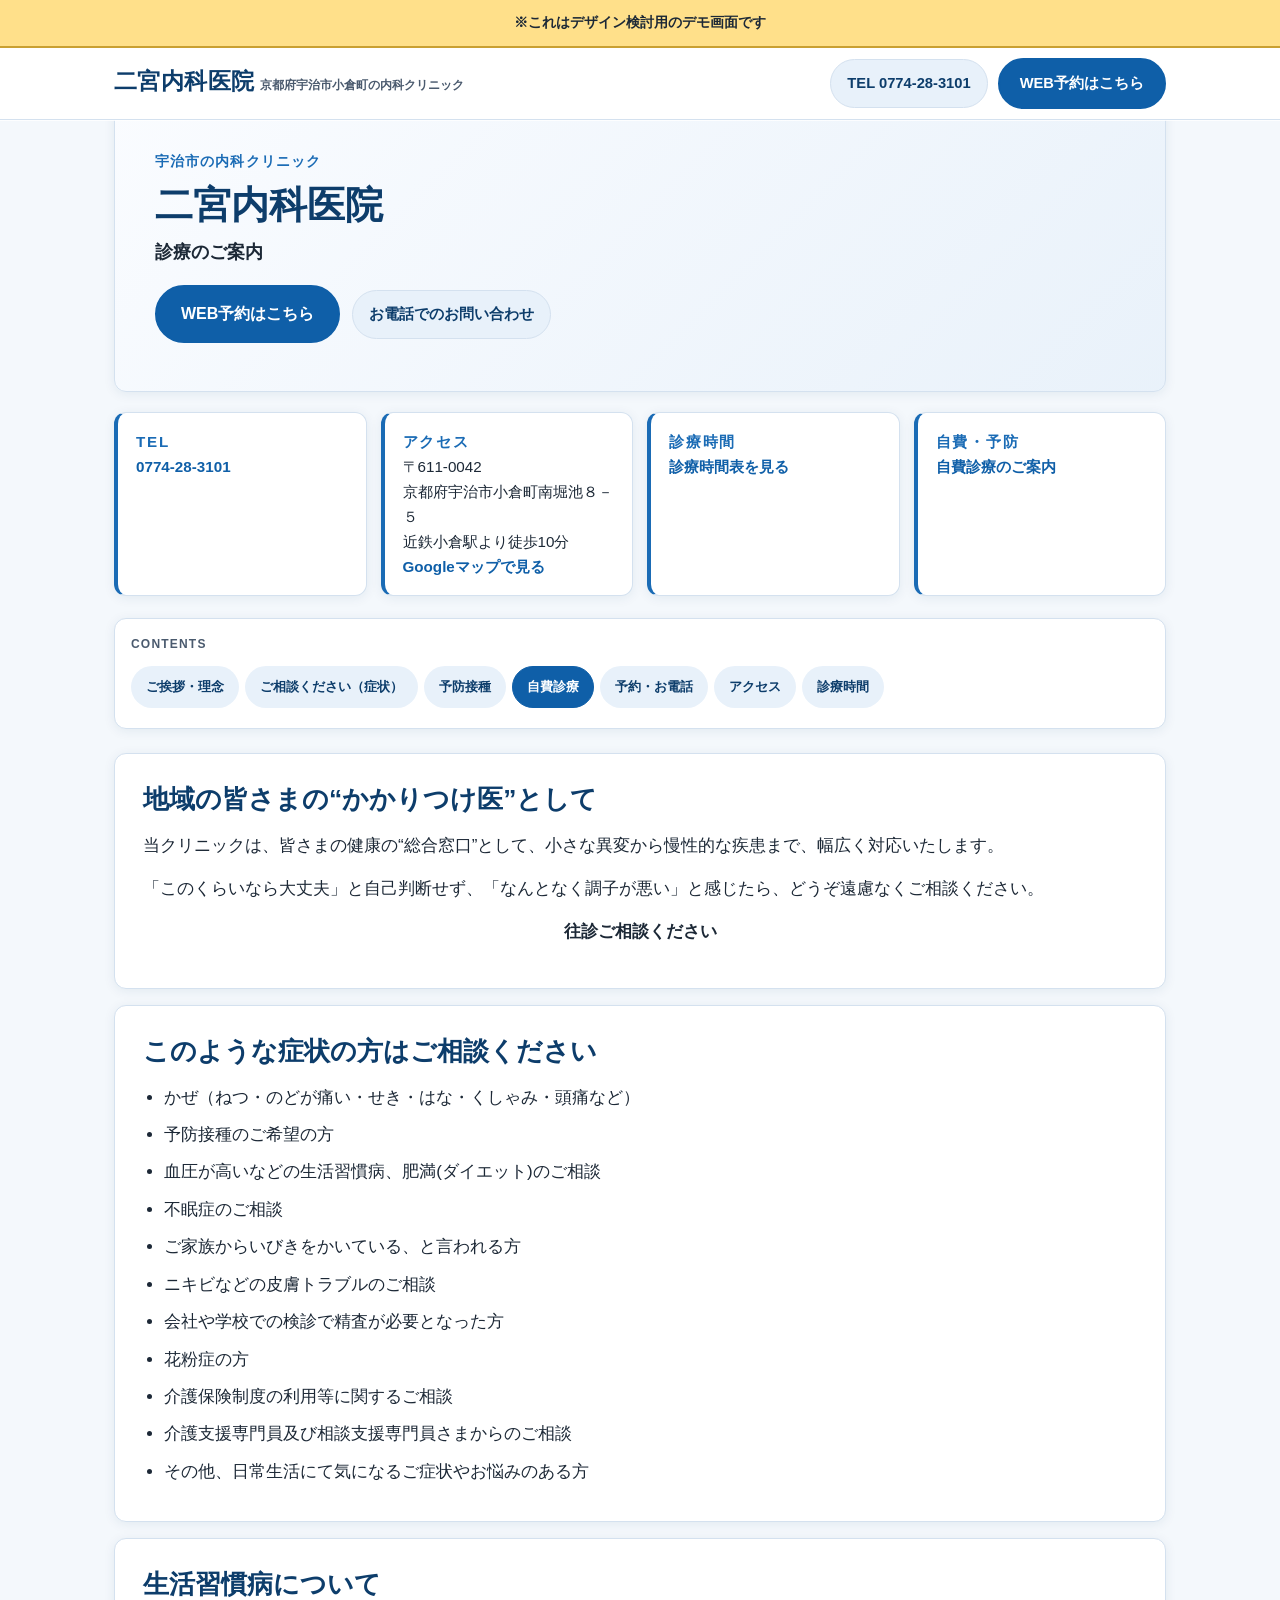
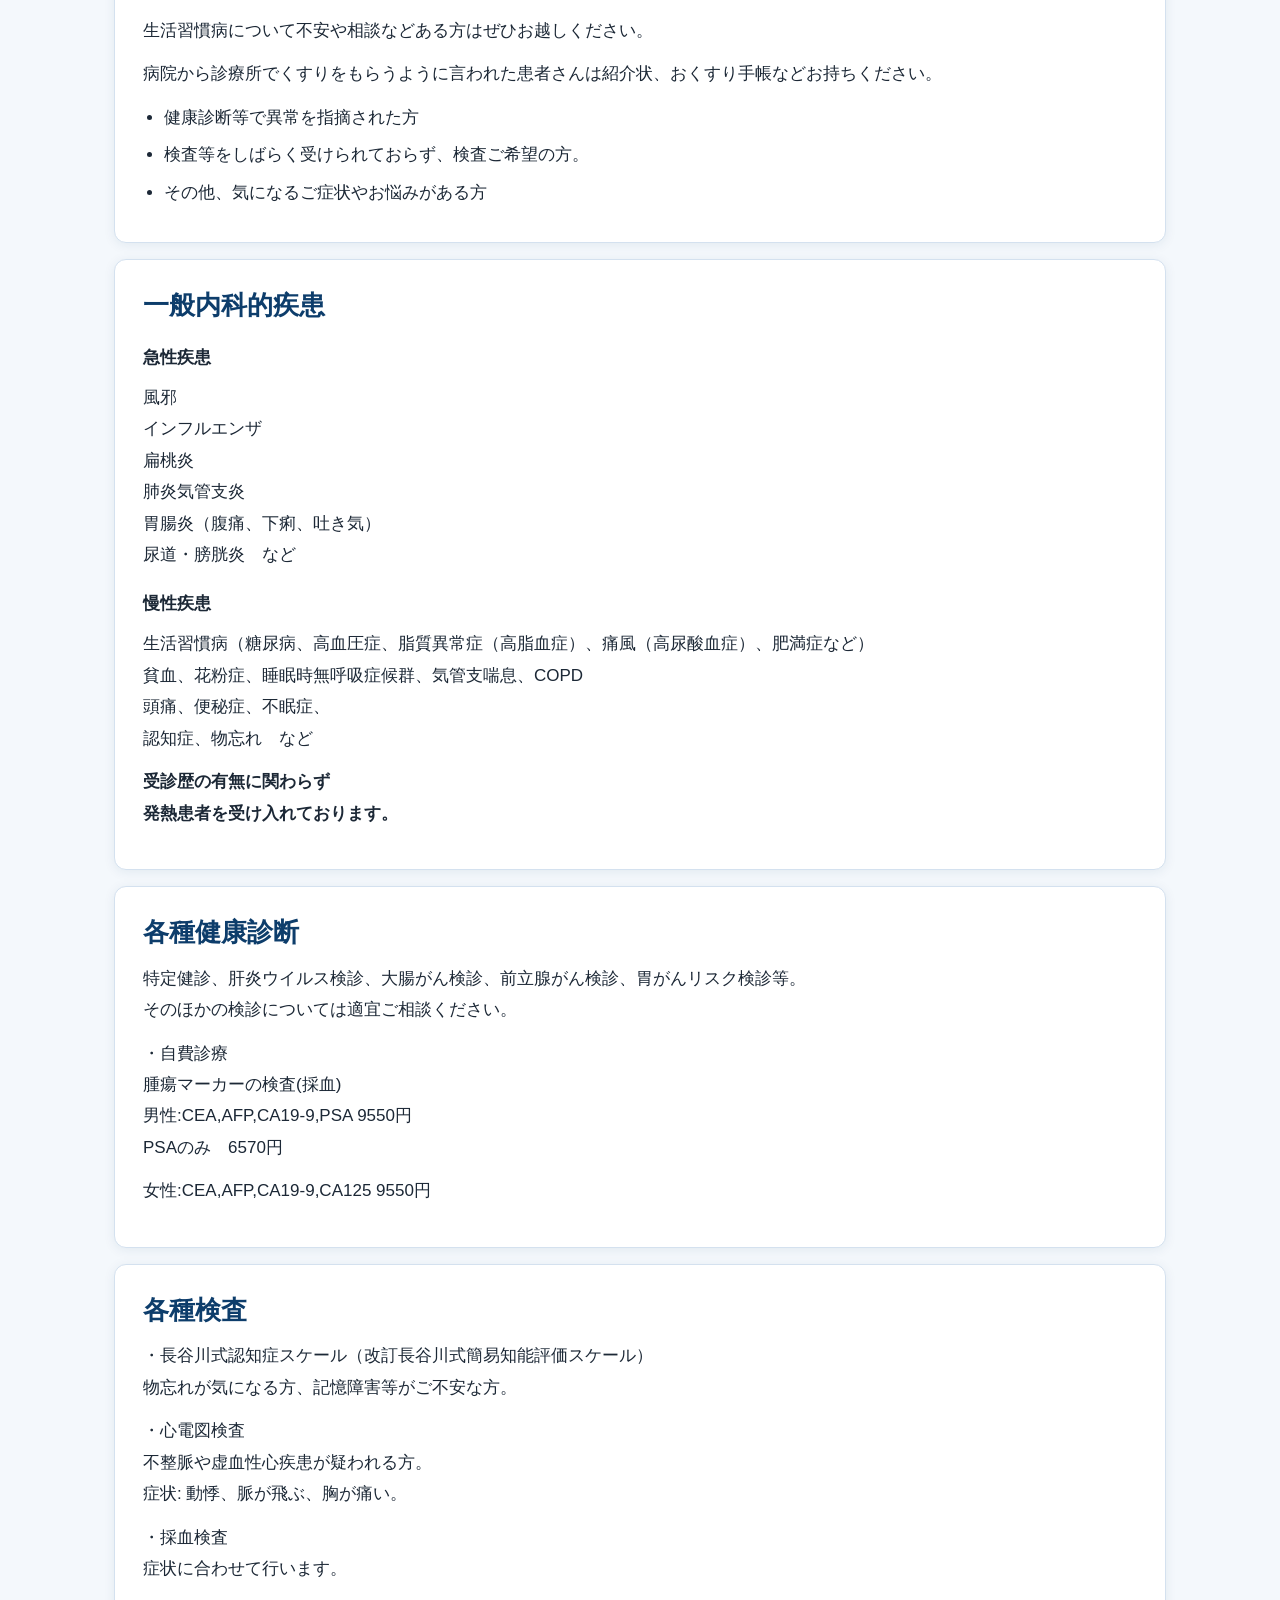
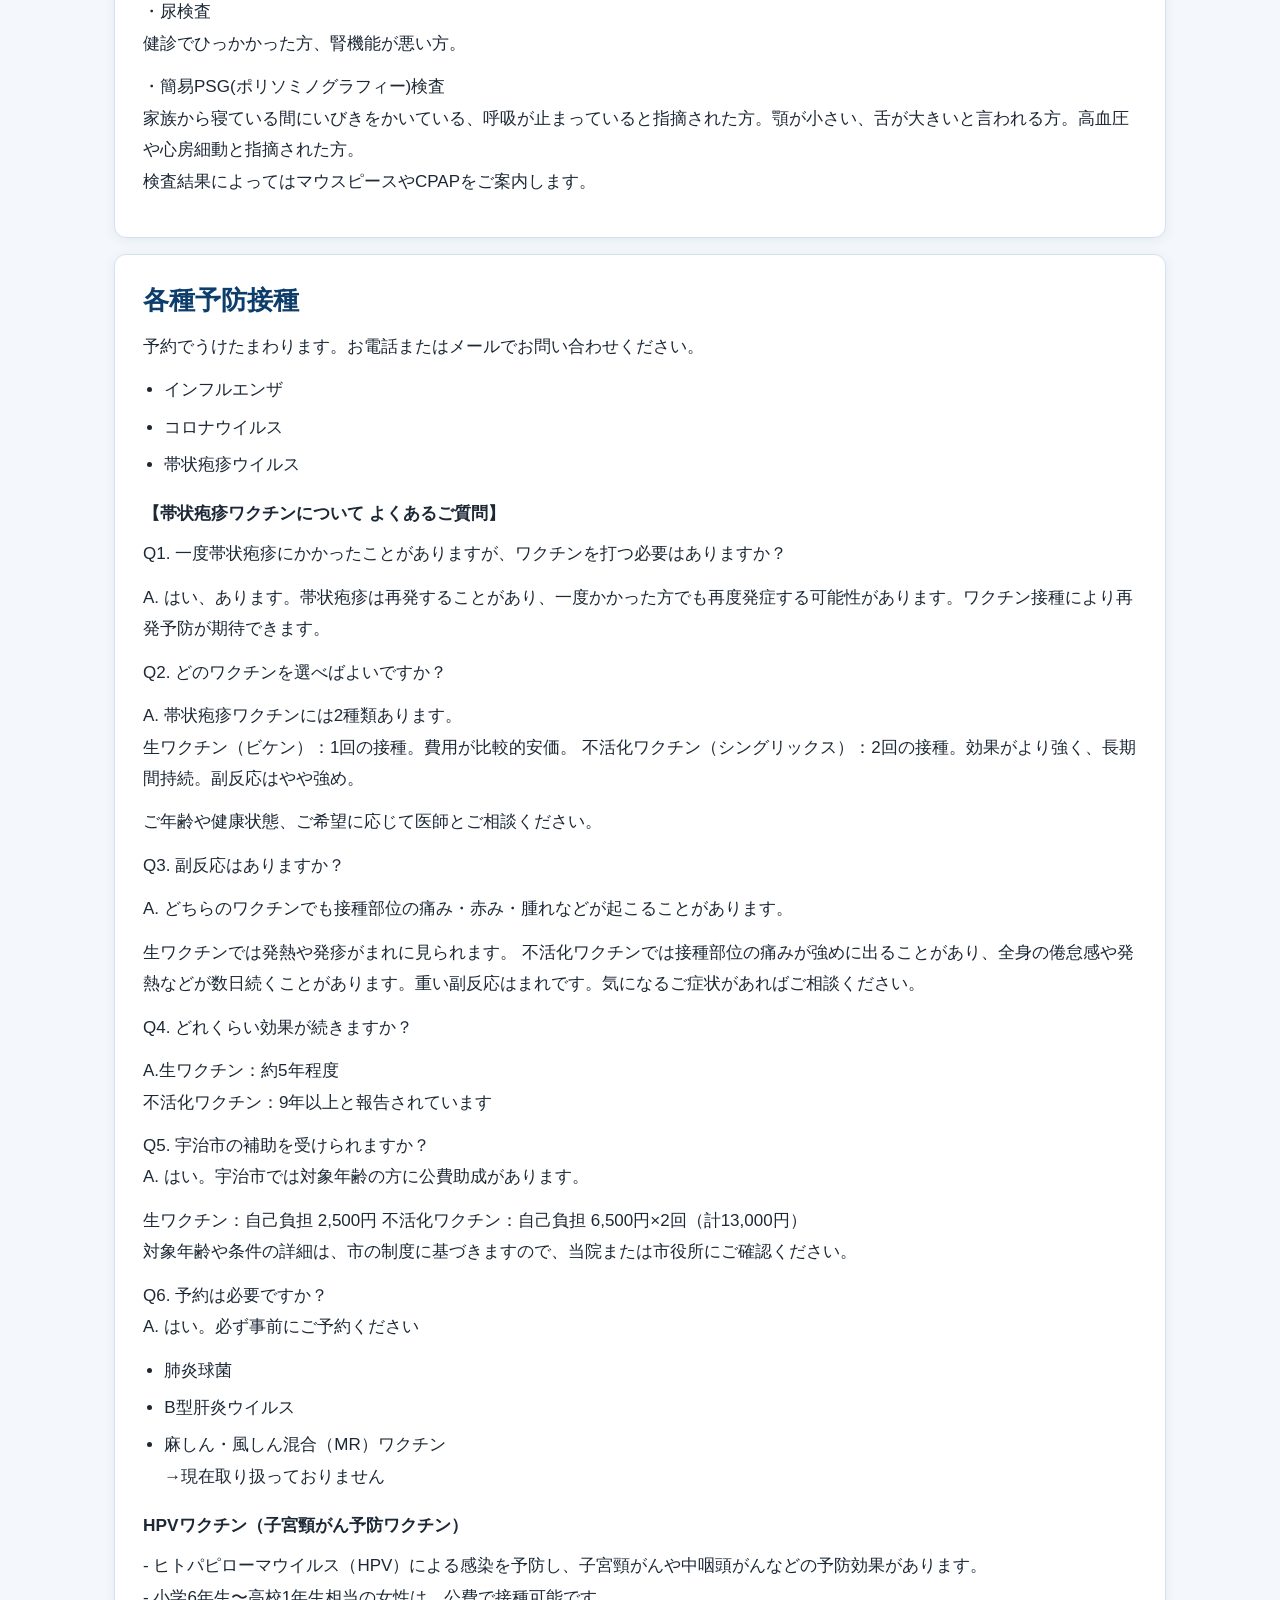
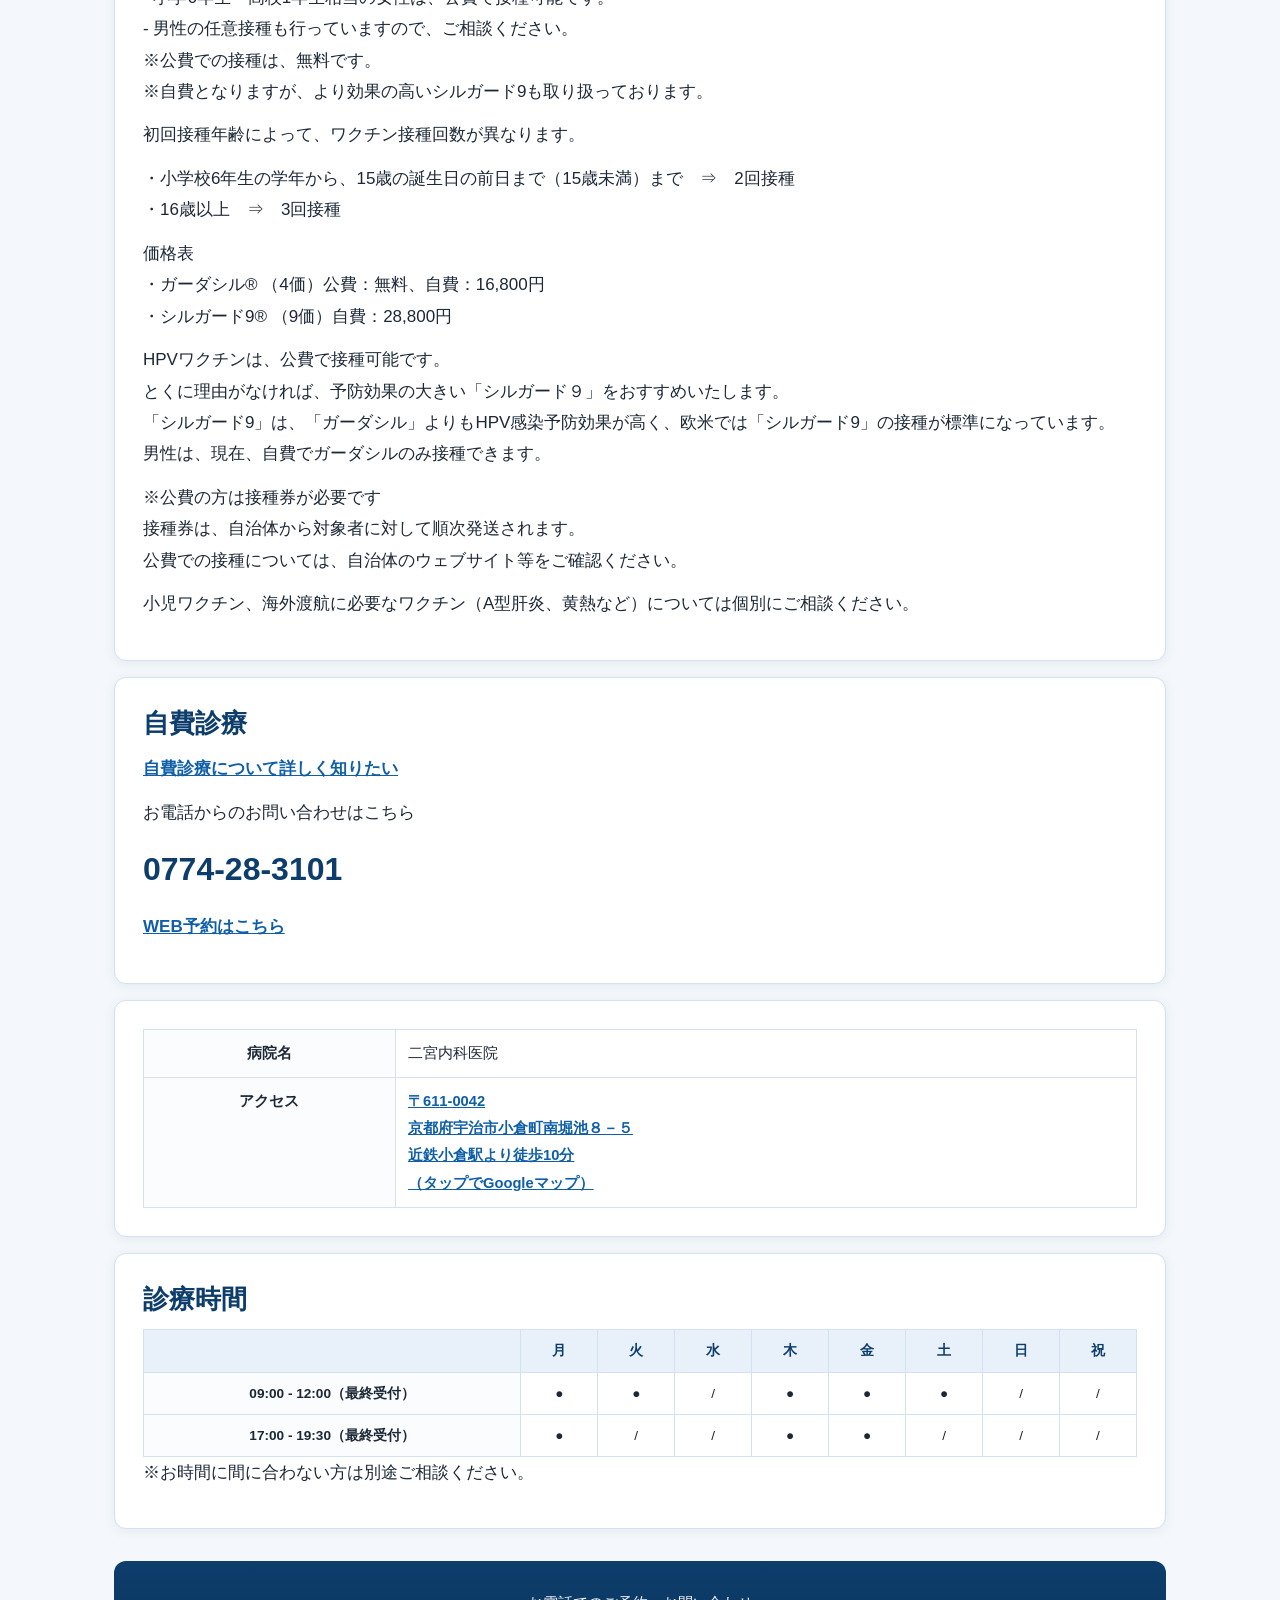
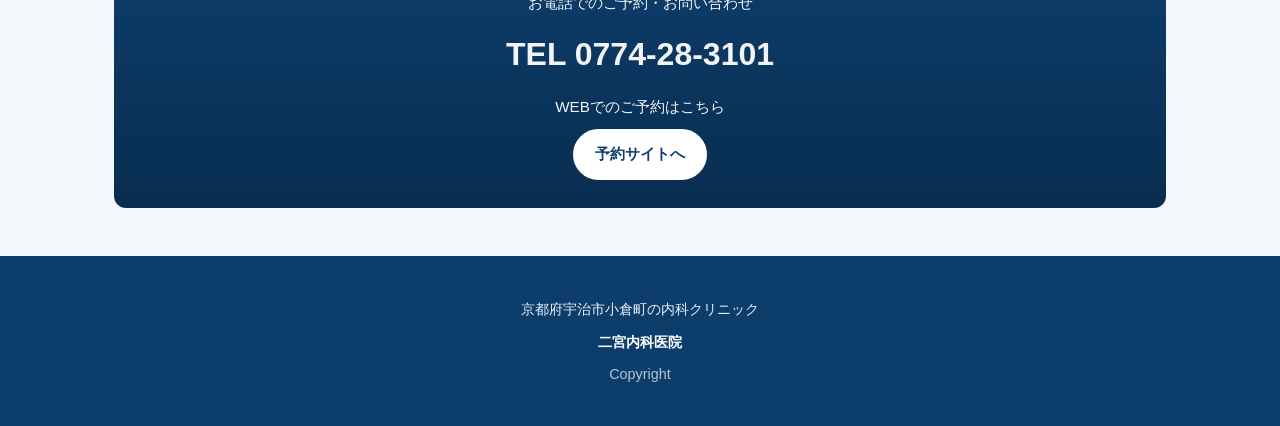
==== index.html @ 5d566ab5 "配置をを微修正" ====
<!DOCTYPE html>
<html lang="ja">
<head>
  <meta charset="UTF-8">
  <meta name="viewport" content="width=device-width, initial-scale=1.0">
  <meta name="robots" content="noindex">
  <title>二宮内科医院 診療案内</title>
  <link rel="stylesheet" href="style.css">
</head>
<body>
  <div class="demo-banner" role="note">※これはデザイン検討用のデモ画面です</div>

  <header class="site-header">
    <div class="site-header__inner">
      <a class="site-brand" href="index.html">
        <span class="site-brand__name">二宮内科医院</span>
        <span class="site-brand__tag">京都府宇治市小倉町の内科クリニック</span>
      </a>
      <div class="site-header__actions">
        <a class="btn-tel" href="tel:0774283101">TEL 0774-28-3101</a>
        <a class="btn-reserve" href="#">WEB予約はこちら</a>
      </div>
    </div>
  </header>

  <main class="page">
    <section class="hero" aria-label="メインビジュアル">
      <div class="hero-inner">
        <p class="hero__eyebrow">宇治市の内科クリニック</p>
        <h1>二宮内科医院</h1>
        <p class="sub">診療のご案内</p>
        <div class="hero__ctas">
          <a class="btn-reserve" href="#">WEB予約はこちら</a>
          <a class="btn-tel" href="tel:0774283101">お電話でのお問い合わせ</a>
        </div>
      </div>
    </section>

    <div class="info-strip" aria-label="医院の概要">
      <div class="info-card">
        <p class="info-card__label">TEL</p>
        <p><a href="tel:0774283101">0774-28-3101</a></p>
      </div>
      <div class="info-card">
        <p class="info-card__label">アクセス</p>
        <p>〒611-0042<br>京都府宇治市小倉町南堀池８－５<br>近鉄小倉駅より徒歩10分<br><a href="https://www.google.com/maps/search/?api=1&query=%E4%BA%AC%E9%83%BD%E5%BA%9C%E5%AE%87%E6%B2%BB%E5%B8%82%E5%B0%8F%E5%80%89%E7%94%BA%E5%8D%97%E5%A0%80%E6%B1%A0%EF%BC%98%EF%BC%8D%EF%BC%95">Googleマップで見る</a></p>
      </div>
      <div class="info-card">
        <p class="info-card__label">診療時間</p>
        <p><a href="#hours">診療時間表を見る</a></p>
      </div>
      <div class="info-card">
        <p class="info-card__label">自費・予防</p>
        <p><a href="jihi.html">自費診療のご案内</a></p>
      </div>
    </div>

    <nav class="quick-nav" aria-label="ページ内リンク">
      <p class="quick-nav__title">CONTENTS</p>
      <ul>
        <li><a href="#message">ご挨拶・理念</a></li>
        <li><a href="#symptoms">ご相談ください（症状）</a></li>
        <li><a href="#vaccine">予防接種</a></li>
        <li><a class="quick-nav__featured" href="jihi.html">自費診療</a></li>
        <li><a href="#consult">予約・お電話</a></li>
        <li><a href="#access">アクセス</a></li>
        <li><a href="#hours">診療時間</a></li>
      </ul>
    </nav>

    <section class="block" id="message">
      <h2>地域の皆さまの“かかりつけ医”として</h2>
      <p>当クリニックは、皆さまの健康の“総合窓口”として、小さな異変から慢性的な疾患まで、幅広く対応いたします。</p>
      <p>「このくらいなら大丈夫」と自己判断せず、「なんとなく調子が悪い」と感じたら、どうぞ遠慮なくご相談ください。</p>
      <p class="center strong">往診ご相談ください</p>
    </section>

    <section class="block" id="symptoms">
      <h2>このような症状の方はご相談ください</h2>
      <ul>
        <li>かぜ（ねつ・のどが痛い・せき・はな・くしゃみ・頭痛など）</li>
        <li>予防接種のご希望の方</li>
        <li>血圧が高いなどの生活習慣病、肥満(ダイエット)のご相談</li>
        <li>不眠症のご相談</li>
        <li>ご家族からいびきをかいている、と言われる方</li>
        <li>ニキビなどの皮膚トラブルのご相談</li>
        <li>会社や学校での検診で精査が必要となった方</li>
        <li>花粉症の方</li>
        <li>介護保険制度の利用等に関するご相談</li>
        <li>介護支援専門員及び相談支援専門員さまからのご相談</li>
        <li>その他、日常生活にて気になるご症状やお悩みのある方</li>
      </ul>
    </section>

    <section class="block" id="lifestyle">
      <h2>生活習慣病について</h2>
      <p>生活習慣病について不安や相談などある方はぜひお越しください。</p>
      <p>病院から診療所でくすりをもらうように言われた患者さんは紹介状、おくすり手帳などお持ちください。</p>
      <ul>
        <li>健康診断等で異常を指摘された方</li>
        <li>検査等をしばらく受けられておらず、検査ご希望の方。</li>
        <li>その他、気になるご症状やお悩みがある方</li>
      </ul>
    </section>

    <section class="block" id="diseases">
      <h2>一般内科的疾患</h2>
      <h3>急性疾患</h3>
      <p>風邪<br>インフルエンザ<br>扁桃炎<br>肺炎気管支炎<br>胃腸炎（腹痛、下痢、吐き気）<br>尿道・膀胱炎　など</p>
      <h3>慢性疾患</h3>
      <p>生活習慣病（糖尿病、高血圧症、脂質異常症（高脂血症）、痛風（高尿酸血症）、肥満症など）<br>貧血、花粉症、睡眠時無呼吸症候群、気管支喘息、COPD<br>頭痛、便秘症、不眠症、<br>認知症、物忘れ　など</p>
      <p class="strong">受診歴の有無に関わらず<br>発熱患者を受け入れております。</p>
    </section>

    <section class="block" id="checkup">
      <h2>各種健康診断</h2>
      <p>特定健診、肝炎ウイルス検診、大腸がん検診、前立腺がん検診、胃がんリスク検診等。<br>そのほかの検診については適宜ご相談ください。</p>
      <p>・自費診療<br>腫瘍マーカーの検査(採血)<br>男性:CEA,AFP,CA19-9,PSA 9550円<br>PSAのみ　6570円</p>
      <p>女性:CEA,AFP,CA19-9,CA125 9550円</p>
    </section>

    <section class="block" id="tests">
      <h2>各種検査</h2>
      <p>・長谷川式認知症スケール（改訂長谷川式簡易知能評価スケール）<br>物忘れが気になる方、記憶障害等がご不安な方。</p>
      <p>・心電図検査<br>不整脈や虚血性心疾患が疑われる方。<br>症状: 動悸、脈が飛ぶ、胸が痛い。</p>
      <p>・採血検査<br>症状に合わせて行います。</p>
      <p>・尿検査<br>健診でひっかかった方、腎機能が悪い方。</p>
      <p>・簡易PSG(ポリソミノグラフィー)検査<br>家族から寝ている間にいびきをかいている、呼吸が止まっていると指摘された方。顎が小さい、舌が大きいと言われる方。高血圧や心房細動と指摘された方。<br>検査結果によってはマウスピースやCPAPをご案内します。</p>
    </section>

    <section class="block" id="vaccine">
      <h2>各種予防接種</h2>
      <p>予約でうけたまわります。お電話またはメールでお問い合わせください。</p>
      <ul>
        <li>インフルエンザ</li>
        <li>コロナウイルス</li>
        <li>帯状疱疹ウイルス</li>
      </ul>

      <h3>【帯状疱疹ワクチンについて よくあるご質問】</h3>
      <p>Q1. 一度帯状疱疹にかかったことがありますが、ワクチンを打つ必要はありますか？</p>
      <p>A. はい、あります。帯状疱疹は再発することがあり、一度かかった方でも再度発症する可能性があります。ワクチン接種により再発予防が期待できます。</p>
      <p>Q2. どのワクチンを選べばよいですか？</p>
      <p>A. 帯状疱疹ワクチンには2種類あります。<br>生ワクチン（ビケン）：1回の接種。費用が比較的安価。 不活化ワクチン（シングリックス）：2回の接種。効果がより強く、長期間持続。副反応はやや強め。</p>
      <p>ご年齢や健康状態、ご希望に応じて医師とご相談ください。</p>
      <p>Q3. 副反応はありますか？</p>
      <p>A. どちらのワクチンでも接種部位の痛み・赤み・腫れなどが起こることがあります。</p>
      <p>生ワクチンでは発熱や発疹がまれに見られます。 不活化ワクチンでは接種部位の痛みが強めに出ることがあり、全身の倦怠感や発熱などが数日続くことがあります。重い副反応はまれです。気になるご症状があればご相談ください。</p>
      <p>Q4. どれくらい効果が続きますか？</p>
      <p>A.生ワクチン：約5年程度<br>不活化ワクチン：9年以上と報告されています</p>
      <p>Q5. 宇治市の補助を受けられますか？<br>A. はい。宇治市では対象年齢の方に公費助成があります。</p>
      <p>生ワクチン：自己負担 2,500円 不活化ワクチン：自己負担 6,500円×2回（計13,000円）<br>対象年齢や条件の詳細は、市の制度に基づきますので、当院または市役所にご確認ください。</p>
      <p>Q6. 予約は必要ですか？<br>A. はい。必ず事前にご予約ください</p>

      <ul>
        <li>肺炎球菌</li>
        <li>B型肝炎ウイルス</li>
        <li>麻しん・風しん混合（MR）ワクチン<br>→現在取り扱っておりません</li>
      </ul>

      <h3>HPVワクチン（子宮頸がん予防ワクチン）</h3>
      <p>‐ ヒトパピローマウイルス（HPV）による感染を予防し、子宮頸がんや中咽頭がんなどの予防効果があります。<br>‐ 小学6年生〜高校1年生相当の女性は、公費で接種可能です。<br>‐ 男性の任意接種も行っていますので、ご相談ください。<br>※公費での接種は、無料です。<br>※自費となりますが、より効果の高いシルガード9も取り扱っております。</p>
      <p>初回接種年齢によって、ワクチン接種回数が異なります。</p>
      <p>・小学校6年生の学年から、15歳の誕生日の前日まで（15歳未満）まで　⇒　2回接種<br>・16歳以上　⇒　3回接種</p>
      <p>価格表<br>・ガーダシル® （4価）公費：無料、自費：16,800円<br>・シルガード9® （9価）自費：28,800円</p>
      <p>HPVワクチンは、公費で接種可能です。<br>とくに理由がなければ、予防効果の大きい「シルガード９」をおすすめいたします。<br>「シルガード9」は、「ガーダシル」よりもHPV感染予防効果が高く、欧米では「シルガード9」の接種が標準になっています。<br>男性は、現在、自費でガーダシルのみ接種できます。</p>
      <p>※公費の方は接種券が必要です<br>接種券は、自治体から対象者に対して順次発送されます。<br>公費での接種については、自治体のウェブサイト等をご確認ください。</p>
      <p>小児ワクチン、海外渡航に必要なワクチン（A型肝炎、黄熱など）については個別にご相談ください。</p>
    </section>

    <section class="block contact" id="consult">
      <h2>自費診療</h2>
      <p><a href="jihi.html">自費診療について詳しく知りたい</a></p>
      <p>お電話からのお問い合わせはこちら</p>
      <p class="tel"><a href="tel:0774283101">0774-28-3101</a></p>
      <p><a href="#">WEB予約はこちら</a></p>
    </section>

    <section class="block" id="access">
      <table>
        <tbody>
          <tr>
            <th>病院名</th>
            <td>二宮内科医院</td>
          </tr>
          <tr>
            <th>アクセス</th>
            <td><a href="https://www.google.com/maps/search/?api=1&query=%E4%BA%AC%E9%83%BD%E5%BA%9C%E5%AE%87%E6%B2%BB%E5%B8%82%E5%B0%8F%E5%80%89%E7%94%BA%E5%8D%97%E5%A0%80%E6%B1%A0%EF%BC%98%EF%BC%8D%EF%BC%95">〒611-0042<br>京都府宇治市小倉町南堀池８－５<br>近鉄小倉駅より徒歩10分<br>（タップでGoogleマップ）</a></td>
          </tr>
        </tbody>
      </table>
    </section>

    <section class="block" id="hours">
      <h2>診療時間</h2>
      <table aria-label="診療時間">
        <thead>
          <tr>
            <th></th>
            <th>月</th>
            <th>火</th>
            <th>水</th>
            <th>木</th>
            <th>金</th>
            <th>土</th>
            <th>日</th>
            <th>祝</th>
          </tr>
        </thead>
        <tbody>
          <tr>
            <th>09:00 - 12:00（最終受付）</th>
            <td>●</td>
            <td>●</td>
            <td>/</td>
            <td>●</td>
            <td>●</td>
            <td>●</td>
            <td>/</td>
            <td>/</td>
          </tr>
          <tr>
            <th>17:00 - 19:30（最終受付）</th>
            <td>●</td>
            <td>/</td>
            <td>/</td>
            <td>●</td>
            <td>●</td>
            <td>/</td>
            <td>/</td>
            <td>/</td>
          </tr>
        </tbody>
      </table>
      <p>※お時間に間に合わない方は別途ご相談ください。</p>
    </section>

    <aside class="cta-strip" aria-label="お電話・WEBでのご予約">
      <p>お電話でのご予約・お問い合わせ</p>
      <p class="cta-strip__tel"><a href="tel:0774283101">TEL 0774-28-3101</a></p>
      <p>WEBでのご予約はこちら</p>
      <div class="cta-strip__actions">
        <a class="btn-reserve" href="#">予約サイトへ</a>
      </div>
    </aside>
  </main>

  <div class="mobile-cta">
    <a class="btn-tel" href="tel:0774283101">電話する</a>
    <a class="btn-reserve" href="#">WEB予約</a>
  </div>

  <footer class="footer">
    <p>京都府宇治市小倉町の内科クリニック</p>
    <p class="footer-name">二宮内科医院</p>
    <p class="footer__copy">Copyright</p>
  </footer>
</body>
</html>
---- style.css ----
:root {
  --text: #1c2836;
  --text-muted: #4a5a6e;
  --bg: #f4f8fc;
  --bg-white: #ffffff;
  --line: #d4e1ef;
  --blue-deep: #0d3d6b;
  --blue-main: #1a6bb5;
  --blue-soft: #e8f1fa;
  --blue-accent: #0f5fa8;
  --banner: #ffe08a;
  --banner-h: 48px;
  --header-h: 64px;
  --shadow: 0 2px 12px rgba(13, 61, 107, 0.08);
  --radius: 12px;
}

* {
  box-sizing: border-box;
}

html {
  scroll-padding-top: calc(var(--banner-h) + var(--header-h) + 16px);
}

html,
body {
  margin: 0;
  padding: 0;
}

body {
  font-family: "Yu Gothic UI", "Hiragino Kaku Gothic ProN", Meiryo, sans-serif;
  color: var(--text);
  background: var(--bg);
  font-size: 17px;
  line-height: 1.85;
}

/* --- デモバナー（固定） --- */
.demo-banner {
  position: fixed;
  top: 0;
  left: 0;
  width: 100%;
  z-index: 1000;
  min-height: var(--banner-h);
  display: flex;
  align-items: center;
  justify-content: center;
  text-align: center;
  background: var(--banner);
  border-bottom: 2px solid #c9a032;
  font-weight: 700;
  font-size: 14px;
  padding: 8px 12px;
}

/* --- ヘッダー（aoba参考：名前＋予約ボタン） --- */
.site-header {
  position: sticky;
  top: var(--banner-h);
  z-index: 900;
  background: var(--bg-white);
  border-bottom: 1px solid var(--line);
  box-shadow: 0 1px 0 rgba(255, 255, 255, 0.8);
}

.site-header__inner {
  max-width: 1100px;
  margin: 0 auto;
  padding: 10px clamp(14px, 4vw, 24px);
  display: flex;
  flex-wrap: wrap;
  align-items: center;
  justify-content: space-between;
  gap: 12px 20px;
}

.site-brand {
  text-decoration: none;
  color: inherit;
  display: block;
}

.site-brand__name {
  font-size: clamp(1.15rem, 2.5vw, 1.45rem);
  font-weight: 800;
  color: var(--blue-deep);
  letter-spacing: 0.02em;
  line-height: 1.2;
}

.site-brand__tag {
  font-size: 0.75rem;
  color: var(--text-muted);
  margin-top: 2px;
}

.site-header__actions {
  display: flex;
  flex-wrap: wrap;
  align-items: center;
  gap: 10px;
}

.btn-tel {
  display: inline-flex;
  align-items: center;
  justify-content: center;
  padding: 10px 16px;
  font-weight: 700;
  font-size: 0.92rem;
  color: var(--blue-deep);
  background: var(--blue-soft);
  border: 1px solid var(--line);
  border-radius: 999px;
  text-decoration: none;
}

.btn-tel:hover,
.btn-tel:focus-visible {
  background: #ddeaf7;
}

.btn-reserve {
  display: inline-flex;
  align-items: center;
  justify-content: center;
  padding: 10px 20px;
  font-weight: 700;
  font-size: 0.92rem;
  color: #fff;
  background: var(--blue-accent);
  border: 2px solid var(--blue-accent);
  border-radius: 999px;
  text-decoration: none;
  white-space: nowrap;
}

.btn-reserve:hover,
.btn-reserve:focus-visible {
  background: var(--blue-deep);
  border-color: var(--blue-deep);
}

.site-brand:focus-visible,
.btn-tel:focus-visible,
.btn-reserve:focus-visible,
.quick-nav a:focus-visible {
  outline: 3px solid #6eb3ea;
  outline-offset: 2px;
}

/* --- メイン幅 --- */
.page {
  max-width: 1100px;
  margin: 0 auto;
  padding: clamp(16px, 3vw, 28px) clamp(14px, 4vw, 24px) 48px;
}

/* --- ヒーロー --- */
.hero {
  background:
    linear-gradient(135deg, rgba(250, 252, 255, 0.97), rgba(232, 241, 250, 0.92)),
    url("https://images.unsplash.com/photo-1516549655169-df83a0774514?auto=format&fit=crop&w=1400&q=75")
      center/cover no-repeat;
  border: 1px solid var(--line);
  border-radius: var(--radius);
  box-shadow: var(--shadow);
  margin-bottom: 20px;
  overflow: hidden;
}

.hero-inner {
  padding: clamp(28px, 5vw, 48px) clamp(20px, 4vw, 40px);
}

.hero__eyebrow {
  font-size: 0.85rem;
  font-weight: 700;
  color: var(--blue-main);
  letter-spacing: 0.08em;
  text-transform: none;
  margin: 0 0 8px;
}

.hero h1 {
  margin: 0 0 6px;
  font-size: clamp(1.75rem, 4vw, 2.35rem);
  font-weight: 800;
  color: var(--blue-deep);
  line-height: 1.25;
}

.hero .sub {
  margin: 0 0 16px;
  font-size: clamp(1rem, 2vw, 1.15rem);
  font-weight: 700;
  color: var(--text);
}

.hero__lead {
  margin: 0 0 20px;
  max-width: 36em;
  color: var(--text-muted);
  font-size: 0.98rem;
}

.hero__ctas {
  display: flex;
  flex-wrap: wrap;
  gap: 12px;
  align-items: center;
}

.hero__ctas .btn-reserve {
  padding: 12px 24px;
  font-size: 1rem;
}

/* --- 要点カード（上部にまとめる） --- */
.info-strip {
  display: grid;
  grid-template-columns: repeat(auto-fit, minmax(220px, 1fr));
  gap: 14px;
  margin-bottom: 22px;
}

.info-card {
  background: var(--bg-white);
  border: 1px solid var(--line);
  border-radius: var(--radius);
  padding: 16px 18px;
  box-shadow: var(--shadow);
  border-left: 4px solid var(--blue-main);
}

.info-card__label {
  font-size: 0.72rem;
  font-weight: 800;
  color: var(--blue-main);
  letter-spacing: 0.12em;
  margin: 0 0 6px;
}

.info-card p {
  margin: 0;
  font-size: 0.95rem;
  line-height: 1.65;
}

.info-card a {
  color: var(--blue-accent);
  font-weight: 700;
  text-decoration: none;
}

.info-card a:hover {
  text-decoration: underline;
}

/* --- アンカーナビ --- */
.quick-nav {
  background: var(--bg-white);
  border: 1px solid var(--line);
  border-radius: var(--radius);
  padding: 14px 16px;
  margin-bottom: 24px;
  box-shadow: var(--shadow);
}

.quick-nav__title {
  font-size: 0.75rem;
  font-weight: 800;
  color: var(--text-muted);
  letter-spacing: 0.1em;
  margin: 0 0 10px;
}

.quick-nav ul {
  list-style: none;
  margin: 0;
  padding: 0;
  display: flex;
  flex-wrap: wrap;
  gap: 8px 6px;
}

.quick-nav a {
  display: inline-block;
  padding: 8px 14px;
  font-size: 0.82rem;
  font-weight: 700;
  color: var(--blue-deep);
  background: var(--blue-soft);
  border-radius: 999px;
  text-decoration: none;
  border: 1px solid transparent;
}

.quick-nav a:hover,
.quick-nav a:focus-visible {
  background: #fff;
  border-color: var(--line);
}

.quick-nav__featured {
  background: var(--blue-accent) !important;
  color: #fff !important;
  border-color: var(--blue-accent) !important;
}

.quick-nav__featured:hover,
.quick-nav__featured:focus-visible {
  background: var(--blue-deep) !important;
  border-color: var(--blue-deep) !important;
}

/* --- コンテンツブロック --- */
.block {
  margin-top: 16px;
  background: var(--bg-white);
  border: 1px solid var(--line);
  border-radius: var(--radius);
  padding: clamp(20px, 3vw, 28px);
  box-shadow: var(--shadow);
  scroll-margin-top: calc(var(--banner-h) + var(--header-h) + 20px);
}

.block:first-of-type {
  margin-top: 0;
}

.back-link p {
  margin: 0;
}

h2 {
  margin: 0 0 12px;
  font-size: clamp(1.25rem, 2.8vw, 1.65rem);
  font-weight: 800;
  color: var(--blue-deep);
  line-height: 1.35;
}

h3 {
  margin: 18px 0 8px;
  font-size: 1.08rem;
  font-weight: 700;
  color: var(--text);
}

.block > h3:first-child {
  margin-top: 0;
}

p {
  margin: 0 0 12px;
}

ul {
  margin: 0;
  padding-left: 1.25em;
}

li {
  margin-bottom: 6px;
}

a {
  color: var(--blue-accent);
  font-weight: 700;
}

.center {
  text-align: center;
}

.strong {
  font-weight: 700;
}

.contact .tel a {
  font-size: clamp(1.5rem, 4vw, 2rem);
  color: var(--blue-deep);
  text-decoration: none;
}

.contact .tel a:hover {
  text-decoration: underline;
}

/* --- テーブル --- */
table {
  width: 100%;
  border-collapse: collapse;
  font-size: 0.92rem;
}

th,
td {
  border: 1px solid var(--line);
  padding: 10px 12px;
  vertical-align: top;
}

thead th {
  background: var(--blue-soft);
  color: var(--blue-deep);
  font-weight: 700;
}

tbody th {
  background: #fafcfe;
}

#hours table {
  table-layout: fixed;
  font-size: 0.85rem;
}

#hours th,
#hours td {
  padding: 8px 6px;
  text-align: center;
}

#hours th:first-child,
#hours td:first-child {
  width: 38%;
}

/* --- フッター直前のCTA帯 --- */
.cta-strip {
  margin-top: 32px;
  background: linear-gradient(180deg, var(--blue-deep), #082d50);
  color: #fff;
  border-radius: var(--radius);
  padding: 28px 24px;
  text-align: center;
}

.cta-strip p {
  margin: 0 0 8px;
  font-size: 0.95rem;
  opacity: 0.95;
}

.cta-strip__tel {
  margin: 0 0 16px;
}

.cta-strip__tel a {
  font-size: clamp(1.5rem, 4vw, 2rem);
  font-weight: 800;
  color: #fff;
  text-decoration: none;
}

.cta-strip__tel a:hover {
  text-decoration: underline;
}

.cta-strip__actions {
  display: flex;
  flex-wrap: wrap;
  justify-content: center;
  gap: 12px;
}

.cta-strip .btn-reserve {
  background: #fff;
  color: var(--blue-deep);
  border-color: #fff;
}

.cta-strip .btn-reserve:hover {
  background: var(--blue-soft);
  color: var(--blue-deep);
  border-color: var(--blue-soft);
}

/* --- フッター --- */
.footer {
  margin-top: 0;
  padding: 40px 16px 32px;
  text-align: center;
  color: #e8f1fa;
  background: var(--blue-deep);
}

.footer p {
  margin: 0 0 6px;
  font-size: 0.9rem;
}

.footer-name {
  font-size: 1.35rem;
  font-weight: 800;
  color: #fff;
}

.footer__copy {
  margin-top: 16px;
  font-size: 0.8rem;
  opacity: 0.75;
}

/* --- jihi 簡易ヘッダー下余白 --- */
.page--sub .hero {
  margin-bottom: 16px;
}

.back-link {
  margin-top: 8px;
}

.back-link a {
  font-size: 0.95rem;
}

/* --- モバイル固定CTA（任意） --- */
.mobile-cta {
  display: none;
}

@media (max-width: 640px) {
  :root {
    --header-h: 72px;
  }

  .site-header__inner {
    flex-direction: column;
    align-items: stretch;
  }

  .site-header__actions {
    justify-content: stretch;
  }

  .site-header__actions .btn-tel,
  .site-header__actions .btn-reserve {
    flex: 1;
    min-width: 0;
  }

  .mobile-cta {
    display: flex;
    position: fixed;
    bottom: 0;
    left: 0;
    right: 0;
    z-index: 850;
    padding: 10px 12px;
    padding-bottom: max(10px, env(safe-area-inset-bottom));
    background: rgba(255, 255, 255, 0.96);
    border-top: 1px solid var(--line);
    box-shadow: 0 -4px 20px rgba(13, 61, 107, 0.1);
    gap: 8px;
  }

  .mobile-cta .btn-tel,
  .mobile-cta .btn-reserve {
    flex: 1;
    font-size: 0.85rem;
    padding: 12px 10px;
  }

  body {
    padding-bottom: 72px;
  }

  .footer {
    padding-bottom: 88px;
  }

  #hours table {
    font-size: 0.76rem;
  }

  #hours th,
  #hours td {
    padding: 6px 3px;
  }

  #hours th:first-child,
  #hours td:first-child {
    width: 43%;
  }
}
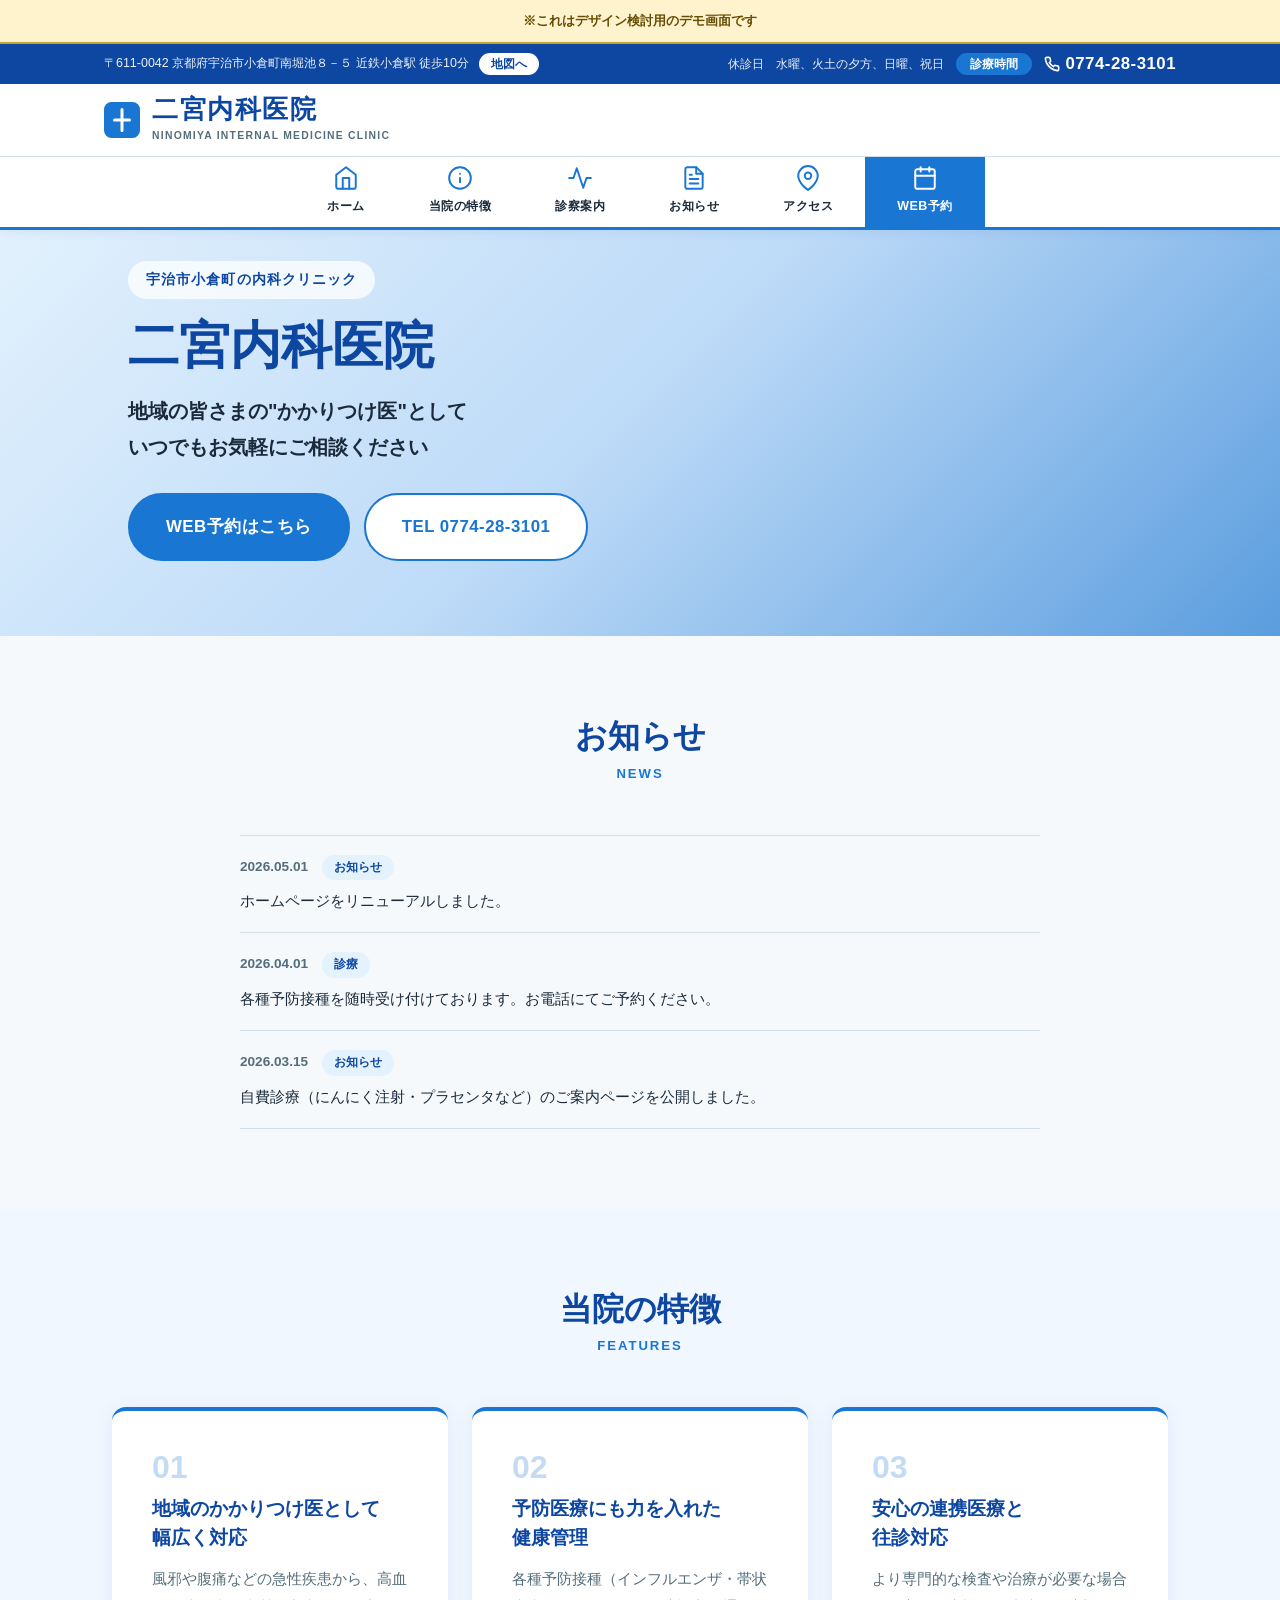
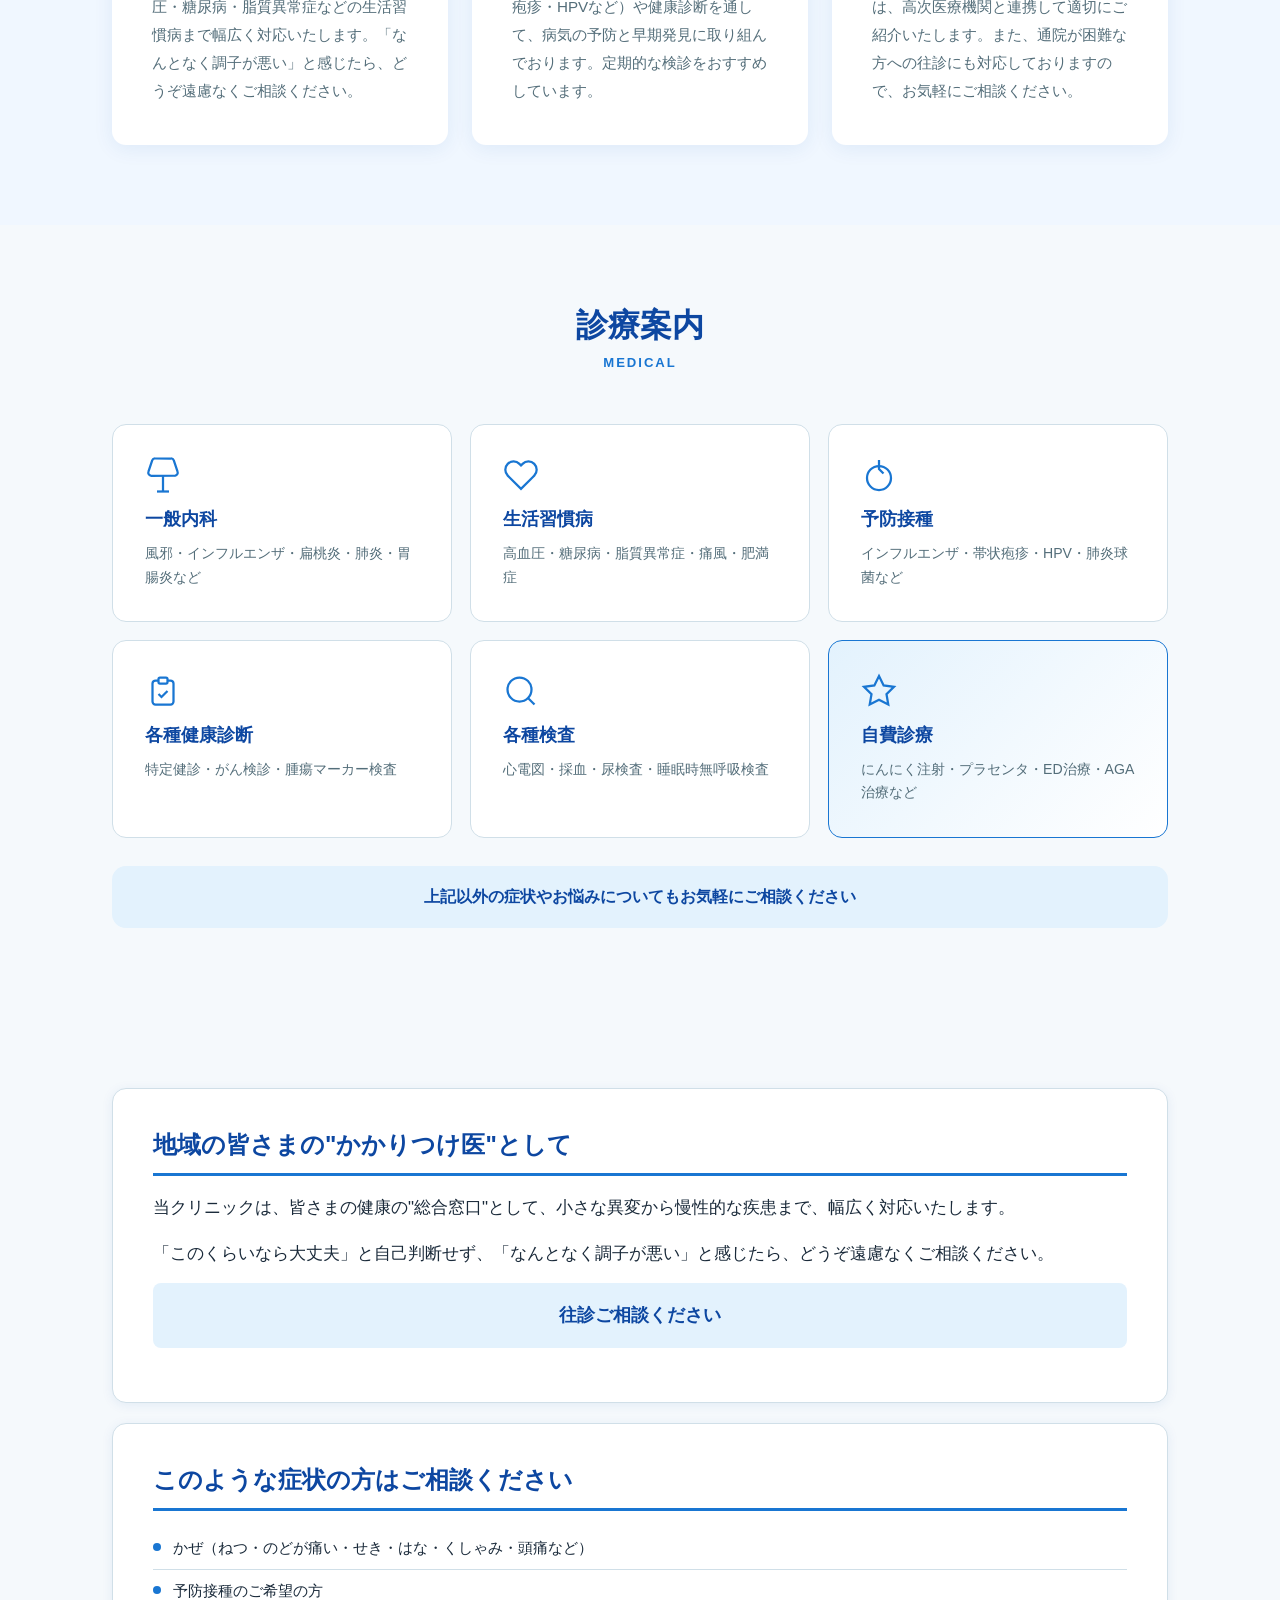
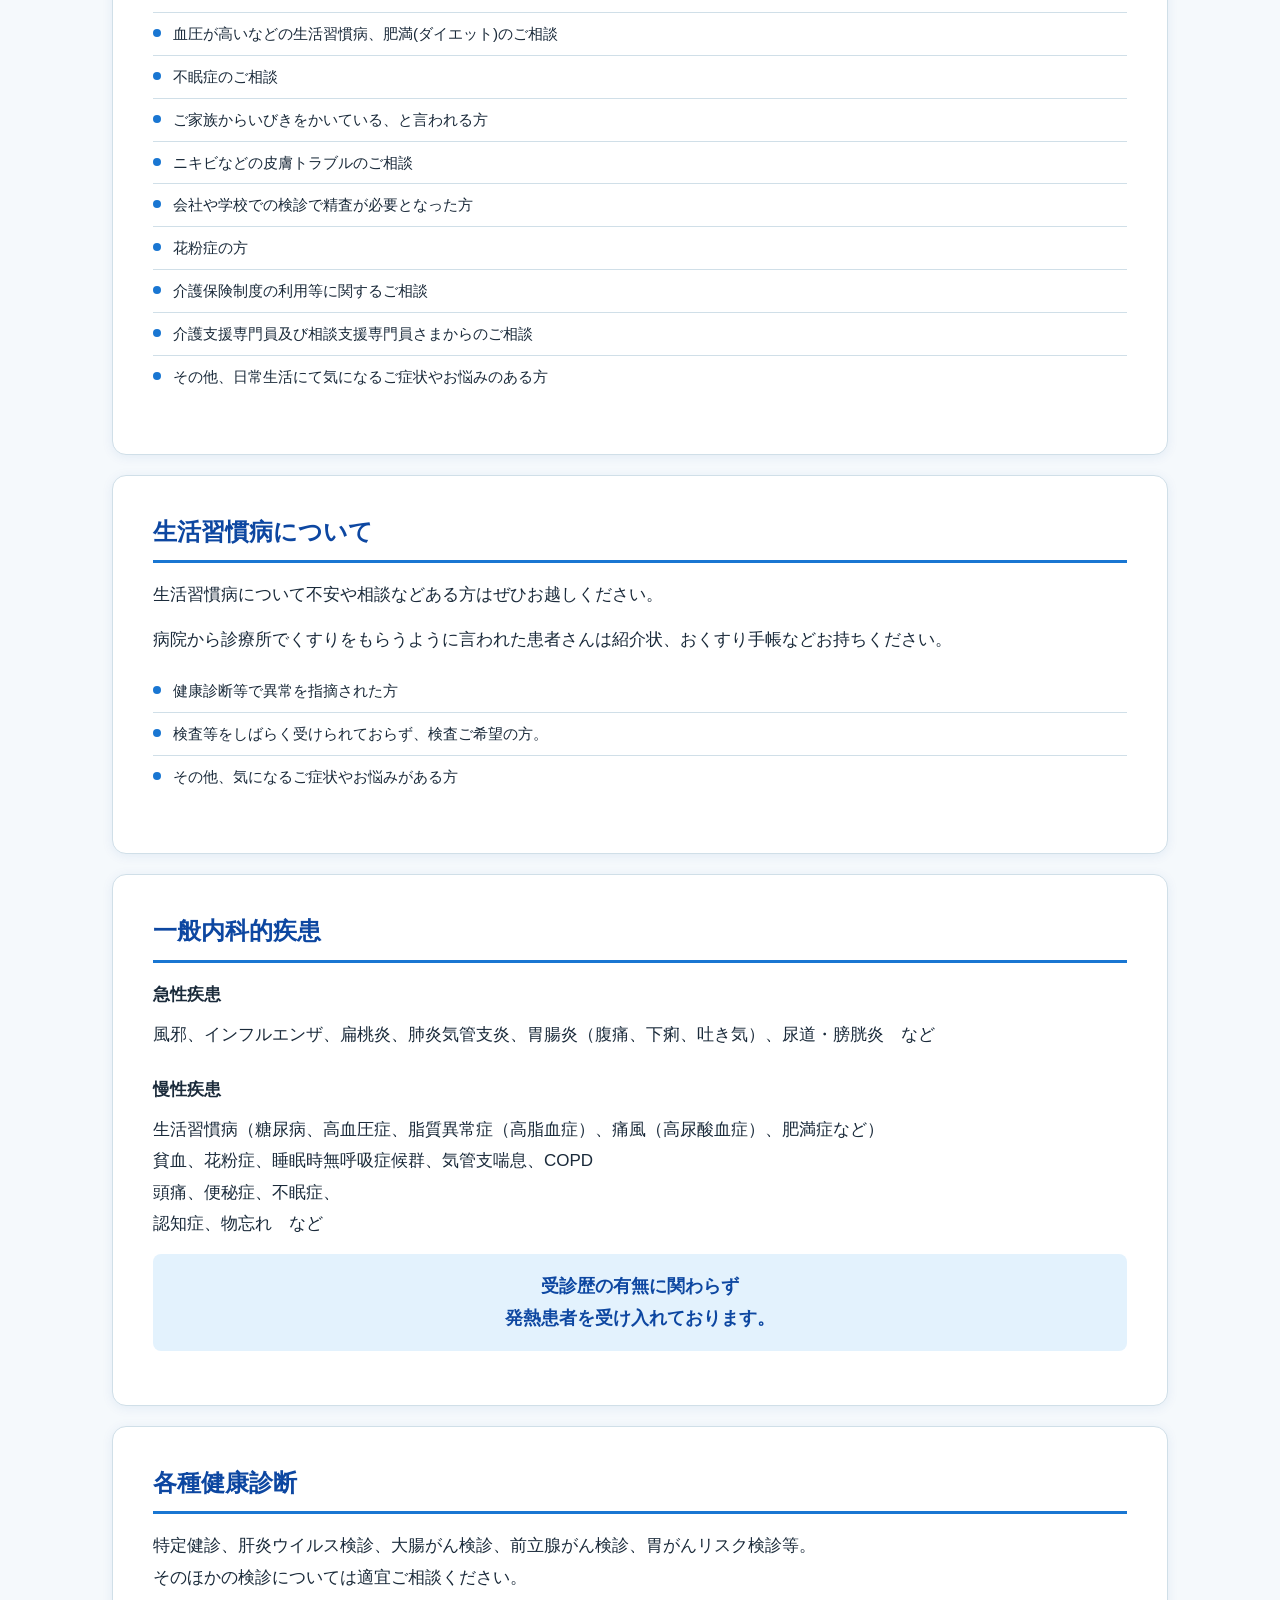
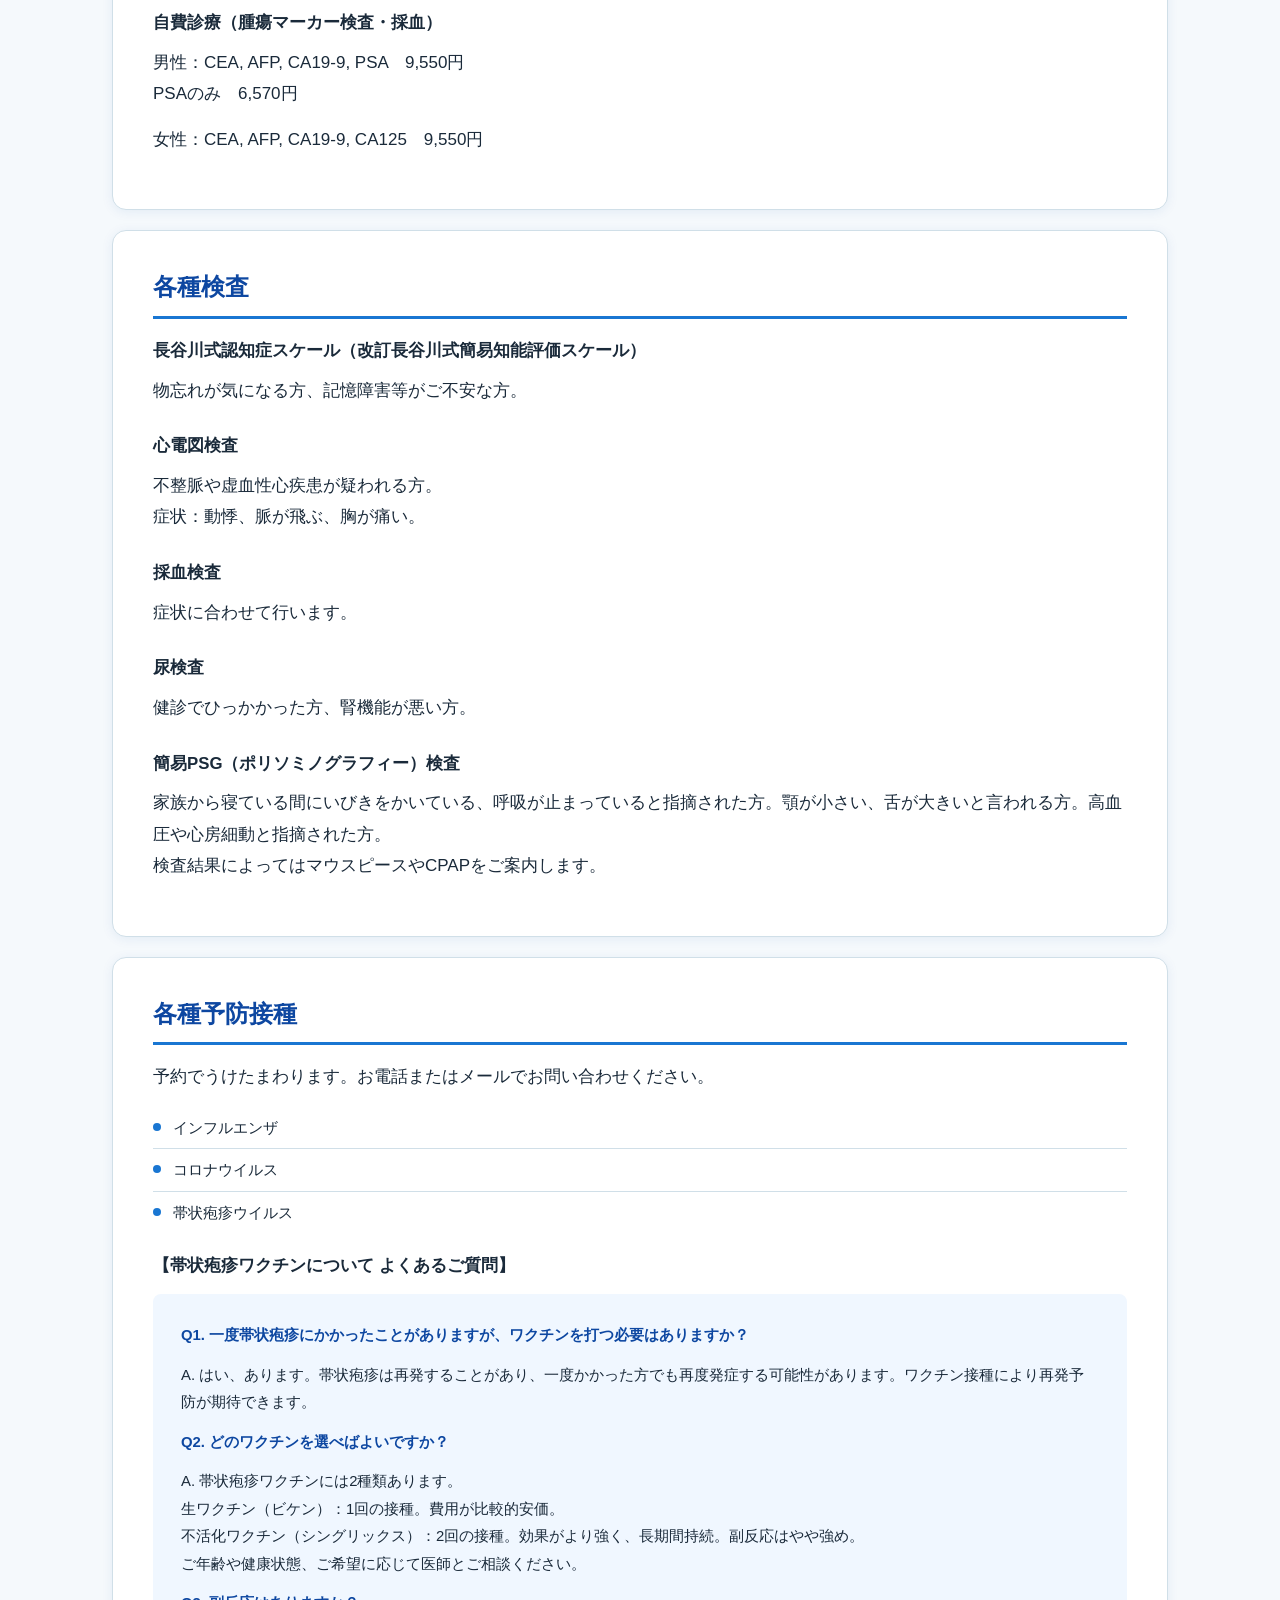
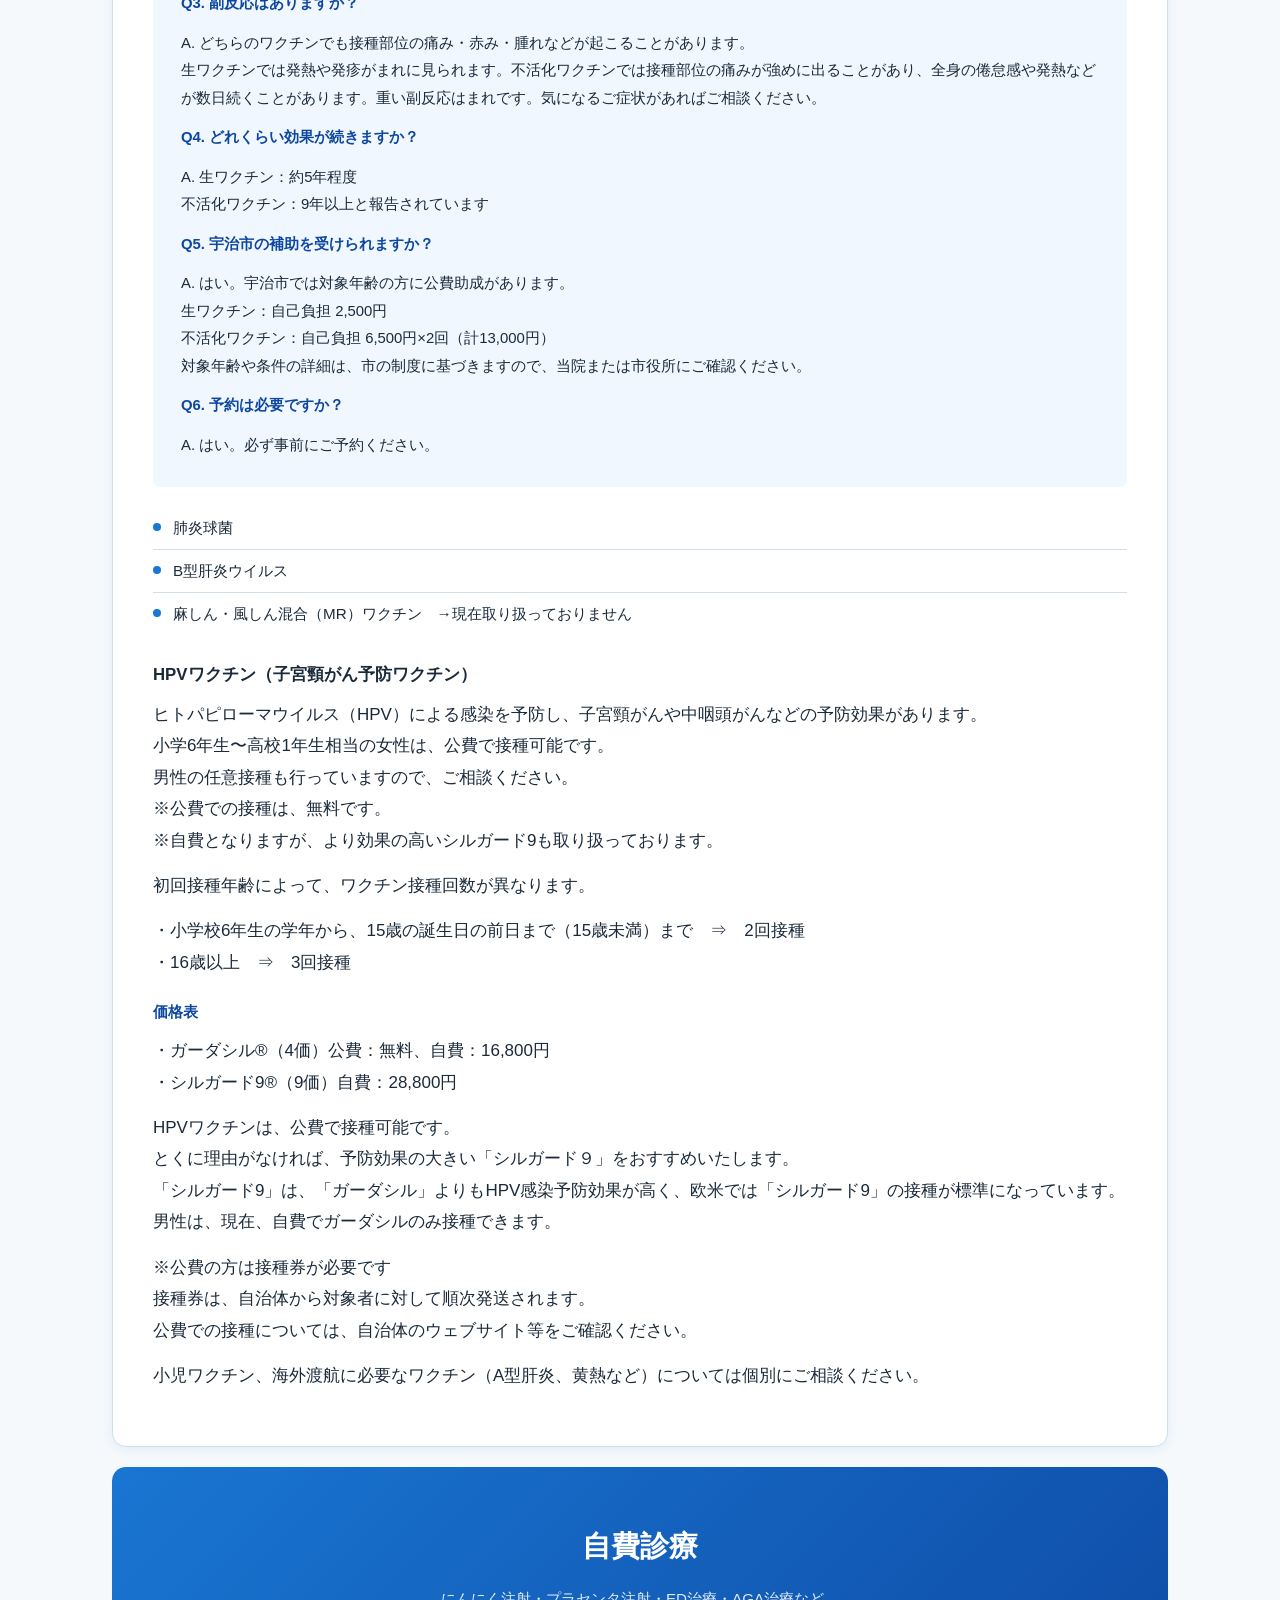
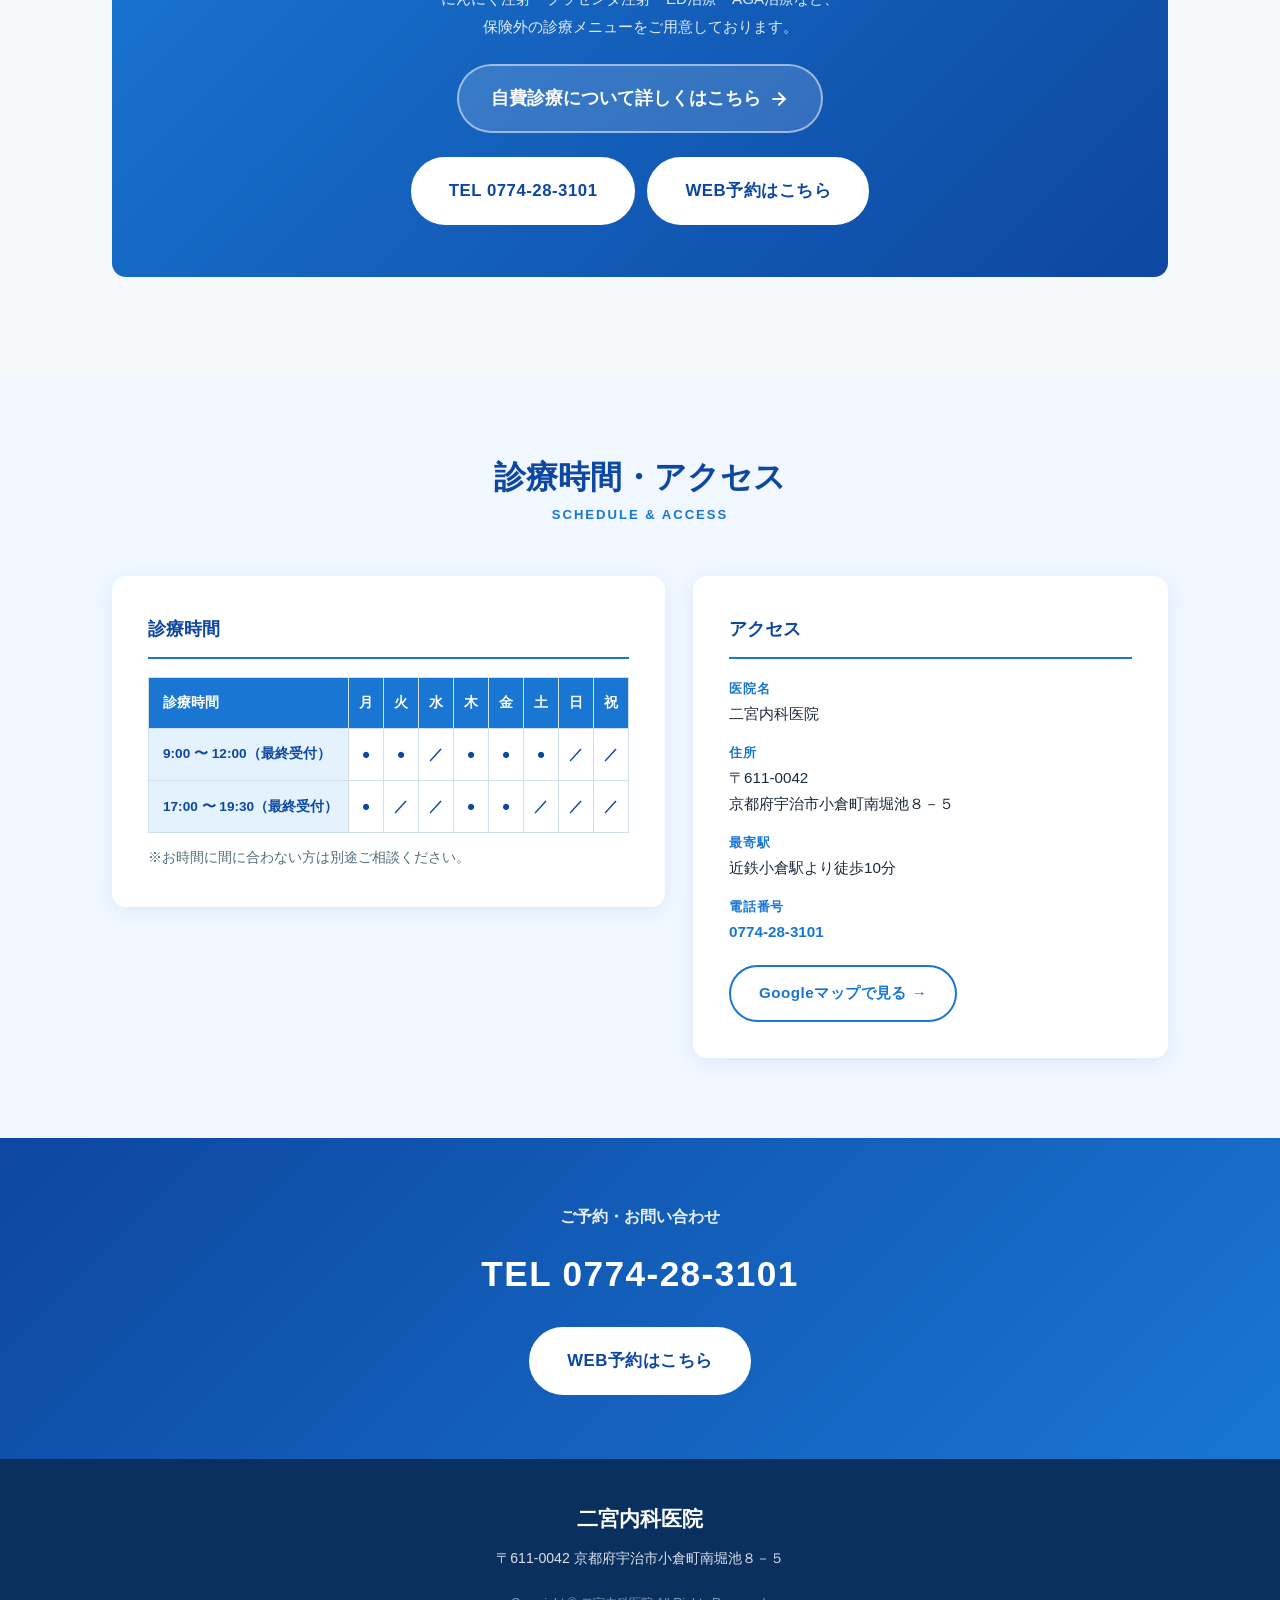
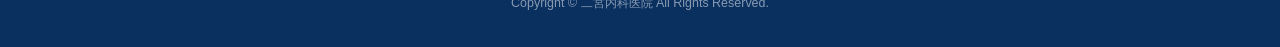
==== commit d4845dde: "サイト全面リニューアル: 3段ヘッダー、診療詳細セクション追加、テーブル修正" ====
--- a/index.html
+++ b/index.html
@@ -4,256 +4,490 @@
   <meta charset="UTF-8">
   <meta name="viewport" content="width=device-width, initial-scale=1.0">
   <meta name="robots" content="noindex">
-  <title>二宮内科医院 診療案内</title>
+  <title>二宮内科医院 | 京都府宇治市小倉町の内科クリニック</title>
   <link rel="stylesheet" href="style.css">
 </head>
 <body>
   <div class="demo-banner" role="note">※これはデザイン検討用のデモ画面です</div>
 
-  <header class="site-header">
-    <div class="site-header__inner">
-      <a class="site-brand" href="index.html">
-        <span class="site-brand__name">二宮内科医院</span>
-        <span class="site-brand__tag">京都府宇治市小倉町の内科クリニック</span>
-      </a>
-      <div class="site-header__actions">
-        <a class="btn-tel" href="tel:0774283101">TEL 0774-28-3101</a>
-        <a class="btn-reserve" href="#">WEB予約はこちら</a>
+  <!-- ===== ヘッダー 3段構成 ===== -->
+  <header class="header" id="top">
+
+    <!-- 1段目: 情報バー -->
+    <div class="topbar">
+      <div class="topbar__inner">
+        <div class="topbar__left">
+          <span class="topbar__address">〒611-0042 京都府宇治市小倉町南堀池８－５ 近鉄小倉駅 徒歩10分</span>
+          <a class="topbar__map" href="https://www.google.com/maps/search/?api=1&query=%E4%BA%AC%E9%83%BD%E5%BA%9C%E5%AE%87%E6%B2%BB%E5%B8%82%E5%B0%8F%E5%80%89%E7%94%BA%E5%8D%97%E5%A0%80%E6%B1%A0%EF%BC%98%EF%BC%8D%EF%BC%95" target="_blank" rel="noopener">地図へ</a>
+        </div>
+        <div class="topbar__right">
+          <span class="topbar__holiday">休診日　水曜、火土の夕方、日曜、祝日</span>
+          <a class="topbar__schedule-btn" href="#schedule">診療時間</a>
+          <a class="topbar__tel" href="tel:0774283101">
+            <svg width="16" height="16" viewBox="0 0 24 24" fill="none" stroke="currentColor" stroke-width="2.5" stroke-linecap="round" stroke-linejoin="round"><path d="M22 16.92v3a2 2 0 01-2.18 2 19.79 19.79 0 01-8.63-3.07 19.5 19.5 0 01-6-6A19.79 19.79 0 012.12 4.18 2 2 0 014.11 2h3a2 2 0 012 1.72c.127.96.361 1.903.7 2.81a2 2 0 01-.45 2.11L8.09 9.91a16 16 0 006 6l1.27-1.27a2 2 0 012.11-.45c.907.339 1.85.573 2.81.7A2 2 0 0122 16.92z"/></svg>
+            0774-28-3101
+          </a>
+        </div>
       </div>
     </div>
+
+    <!-- 2段目: ロゴ -->
+    <div class="brandbar">
+      <div class="brandbar__inner">
+        <a class="brandbar__logo" href="index.html">
+          <span class="brandbar__icon">
+            <svg width="36" height="36" viewBox="0 0 48 48" fill="none"><rect width="48" height="48" rx="10" fill="#1976d2"/><path d="M24 10v28M14 24h20" stroke="#fff" stroke-width="4" stroke-linecap="round"/></svg>
+          </span>
+          <span class="brandbar__text">
+            <span class="brandbar__name">二宮内科医院</span>
+            <span class="brandbar__sub">NINOMIYA INTERNAL MEDICINE CLINIC</span>
+          </span>
+        </a>
+      </div>
+    </div>
+
+    <!-- 3段目: アイコンナビ -->
+    <nav class="gnav" id="gnav">
+      <div class="gnav__inner">
+        <ul class="gnav__list">
+          <li>
+            <a href="#top" class="gnav__item">
+              <svg class="gnav__icon" viewBox="0 0 24 24" fill="none" stroke="currentColor" stroke-width="1.8" stroke-linecap="round" stroke-linejoin="round"><path d="M3 9l9-7 9 7v11a2 2 0 01-2 2H5a2 2 0 01-2-2z"/><polyline points="9 22 9 12 15 12 15 22"/></svg>
+              <span class="gnav__label">ホーム</span>
+            </a>
+          </li>
+          <li>
+            <a href="#features" class="gnav__item">
+              <svg class="gnav__icon" viewBox="0 0 24 24" fill="none" stroke="currentColor" stroke-width="1.8" stroke-linecap="round" stroke-linejoin="round"><circle cx="12" cy="12" r="10"/><path d="M12 16v-4M12 8h.01"/></svg>
+              <span class="gnav__label">当院の特徴</span>
+            </a>
+          </li>
+          <li>
+            <a href="#medical" class="gnav__item">
+              <svg class="gnav__icon" viewBox="0 0 24 24" fill="none" stroke="currentColor" stroke-width="1.8" stroke-linecap="round" stroke-linejoin="round"><path d="M22 12h-4l-3 9L9 3l-3 9H2"/></svg>
+              <span class="gnav__label">診察案内</span>
+            </a>
+          </li>
+          <li>
+            <a href="#news" class="gnav__item">
+              <svg class="gnav__icon" viewBox="0 0 24 24" fill="none" stroke="currentColor" stroke-width="1.8" stroke-linecap="round" stroke-linejoin="round"><path d="M14 2H6a2 2 0 00-2 2v16a2 2 0 002 2h12a2 2 0 002-2V8z"/><polyline points="14 2 14 8 20 8"/><line x1="16" y1="13" x2="8" y2="13"/><line x1="16" y1="17" x2="8" y2="17"/><polyline points="10 9 9 9 8 9"/></svg>
+              <span class="gnav__label">お知らせ</span>
+            </a>
+          </li>
+          <li>
+            <a href="#access" class="gnav__item">
+              <svg class="gnav__icon" viewBox="0 0 24 24" fill="none" stroke="currentColor" stroke-width="1.8" stroke-linecap="round" stroke-linejoin="round"><path d="M21 10c0 7-9 13-9 13s-9-6-9-13a9 9 0 0118 0z"/><circle cx="12" cy="10" r="3"/></svg>
+              <span class="gnav__label">アクセス</span>
+            </a>
+          </li>
+          <li>
+            <a href="https://reserve.peraichi.com/r/3b9daf8d/select_date?course=75106" class="gnav__item gnav__item--reserve">
+              <svg class="gnav__icon" viewBox="0 0 24 24" fill="none" stroke="currentColor" stroke-width="1.8" stroke-linecap="round" stroke-linejoin="round"><rect x="3" y="4" width="18" height="18" rx="2" ry="2"/><line x1="16" y1="2" x2="16" y2="6"/><line x1="8" y1="2" x2="8" y2="6"/><line x1="3" y1="10" x2="21" y2="10"/></svg>
+              <span class="gnav__label">WEB予約</span>
+            </a>
+          </li>
+        </ul>
+      </div>
+    </nav>
+
+    <!-- ハンバーガー（モバイル） -->
+    <button class="hamburger" id="hamburgerBtn" aria-label="メニューを開く" aria-expanded="false">
+      <span></span><span></span><span></span>
+    </button>
   </header>
 
-  <main class="page">
-    <section class="hero" aria-label="メインビジュアル">
-      <div class="hero-inner">
-        <p class="hero__eyebrow">宇治市の内科クリニック</p>
-        <h1>二宮内科医院</h1>
-        <p class="sub">診療のご案内</p>
-        <div class="hero__ctas">
-          <a class="btn-reserve" href="#">WEB予約はこちら</a>
-          <a class="btn-tel" href="tel:0774283101">お電話でのお問い合わせ</a>
-        </div>
-      </div>
-    </section>
-
-    <div class="info-strip" aria-label="医院の概要">
-      <div class="info-card">
-        <p class="info-card__label">TEL</p>
-        <p><a href="tel:0774283101">0774-28-3101</a></p>
-      </div>
-      <div class="info-card">
-        <p class="info-card__label">アクセス</p>
-        <p>〒611-0042<br>京都府宇治市小倉町南堀池８－５<br>近鉄小倉駅より徒歩10分<br><a href="https://www.google.com/maps/search/?api=1&query=%E4%BA%AC%E9%83%BD%E5%BA%9C%E5%AE%87%E6%B2%BB%E5%B8%82%E5%B0%8F%E5%80%89%E7%94%BA%E5%8D%97%E5%A0%80%E6%B1%A0%EF%BC%98%EF%BC%8D%EF%BC%95">Googleマップで見る</a></p>
-      </div>
-      <div class="info-card">
-        <p class="info-card__label">診療時間</p>
-        <p><a href="#hours">診療時間表を見る</a></p>
-      </div>
-      <div class="info-card">
-        <p class="info-card__label">自費・予防</p>
-        <p><a href="jihi.html">自費診療のご案内</a></p>
-      </div>
+  <!-- モバイルメニュー -->
+  <div class="mobile-menu" id="mobileMenu">
+    <nav>
+      <ul>
+        <li><a href="#top">ホーム</a></li>
+        <li><a href="#features">当院の特徴</a></li>
+        <li><a href="#medical">診察案内</a></li>
+        <li><a href="#news">お知らせ</a></li>
+        <li><a href="#access">アクセス</a></li>
+      </ul>
+      <a class="mobile-menu__reserve" href="https://reserve.peraichi.com/r/3b9daf8d/select_date?course=75106">WEB予約はこちら</a>
+      <a class="mobile-menu__tel" href="tel:0774283101">TEL 0774-28-3101</a>
+    </nav>
+  </div>
+  <div class="mobile-overlay" id="mobileOverlay"></div>
+
+  <main>
+    <!-- ===== ヒーロー ===== -->
+    <section class="hero">
+      <div class="hero__inner">
+        <p class="hero__label">宇治市小倉町の内科クリニック</p>
+        <h1 class="hero__title">二宮内科医院</h1>
+        <p class="hero__catch">地域の皆さまの"かかりつけ医"として<br>いつでもお気軽にご相談ください</p>
+        <div class="hero__actions">
+          <a class="btn btn--primary btn--lg" href="https://reserve.peraichi.com/r/3b9daf8d/select_date?course=75106">WEB予約はこちら</a>
+          <a class="btn btn--outline btn--lg" href="tel:0774283101">TEL 0774-28-3101</a>
+        </div>
+      </div>
+    </section>
+
+    <!-- ===== お知らせ ===== -->
+    <section class="section" id="news">
+      <div class="section__inner">
+        <div class="section__heading">
+          <h2 class="section__title">お知らせ</h2>
+          <span class="section__title-en">news</span>
+        </div>
+        <ul class="news-list">
+          <li class="news-item">
+            <time class="news-item__date" datetime="2026-05-01">2026.05.01</time>
+            <span class="news-item__badge">お知らせ</span>
+            <p class="news-item__text">ホームページをリニューアルしました。</p>
+          </li>
+          <li class="news-item">
+            <time class="news-item__date" datetime="2026-04-01">2026.04.01</time>
+            <span class="news-item__badge">診療</span>
+            <p class="news-item__text">各種予防接種を随時受け付けております。お電話にてご予約ください。</p>
+          </li>
+          <li class="news-item">
+            <time class="news-item__date" datetime="2026-03-15">2026.03.15</time>
+            <span class="news-item__badge">お知らせ</span>
+            <p class="news-item__text">自費診療（にんにく注射・プラセンタなど）のご案内ページを公開しました。</p>
+          </li>
+        </ul>
+      </div>
+    </section>
+
+    <!-- ===== 当院の特徴 ===== -->
+    <section class="section section--tinted" id="features">
+      <div class="section__inner">
+        <div class="section__heading">
+          <h2 class="section__title">当院の特徴</h2>
+          <span class="section__title-en">features</span>
+        </div>
+        <div class="features">
+          <div class="feature-card">
+            <span class="feature-card__num">01</span>
+            <h3 class="feature-card__title">地域のかかりつけ医として<br>幅広く対応</h3>
+            <p class="feature-card__text">風邪や腹痛などの急性疾患から、高血圧・糖尿病・脂質異常症などの生活習慣病まで幅広く対応いたします。「なんとなく調子が悪い」と感じたら、どうぞ遠慮なくご相談ください。</p>
+          </div>
+          <div class="feature-card">
+            <span class="feature-card__num">02</span>
+            <h3 class="feature-card__title">予防医療にも力を入れた<br>健康管理</h3>
+            <p class="feature-card__text">各種予防接種（インフルエンザ・帯状疱疹・HPVなど）や健康診断を通して、病気の予防と早期発見に取り組んでおります。定期的な検診をおすすめしています。</p>
+          </div>
+          <div class="feature-card">
+            <span class="feature-card__num">03</span>
+            <h3 class="feature-card__title">安心の連携医療と<br>往診対応</h3>
+            <p class="feature-card__text">より専門的な検査や治療が必要な場合は、高次医療機関と連携して適切にご紹介いたします。また、通院が困難な方への往診にも対応しておりますので、お気軽にご相談ください。</p>
+          </div>
+        </div>
+      </div>
+    </section>
+
+    <!-- ===== 診療案内 ===== -->
+    <section class="section" id="medical">
+      <div class="section__inner">
+        <div class="section__heading">
+          <h2 class="section__title">診療案内</h2>
+          <span class="section__title-en">medical</span>
+        </div>
+        <div class="medical-grid">
+          <a href="#detail-diseases" class="medical-card">
+            <div class="medical-card__icon">
+              <svg viewBox="0 0 24 24" fill="none" stroke="currentColor" stroke-width="1.5"><path d="M4.8 2.3A2 2 0 016.7 1h10.6a2 2 0 011.9 1.3l2.5 7.5a2 2 0 01-1.9 2.7H4.2a2 2 0 01-1.9-2.7L4.8 2.3z"/><path d="M12 12.5V23"/><path d="M8 23h8"/></svg>
+            </div>
+            <h3 class="medical-card__title">一般内科</h3>
+            <p class="medical-card__desc">風邪・インフルエンザ・扁桃炎・肺炎・胃腸炎など</p>
+          </a>
+          <a href="#detail-lifestyle" class="medical-card">
+            <div class="medical-card__icon">
+              <svg viewBox="0 0 24 24" fill="none" stroke="currentColor" stroke-width="1.5"><path d="M20.84 4.61a5.5 5.5 0 00-7.78 0L12 5.67l-1.06-1.06a5.5 5.5 0 00-7.78 7.78l1.06 1.06L12 21.23l7.78-7.78 1.06-1.06a5.5 5.5 0 000-7.78z"/></svg>
+            </div>
+            <h3 class="medical-card__title">生活習慣病</h3>
+            <p class="medical-card__desc">高血圧・糖尿病・脂質異常症・痛風・肥満症</p>
+          </a>
+          <a href="#detail-vaccine" class="medical-card">
+            <div class="medical-card__icon">
+              <svg viewBox="0 0 24 24" fill="none" stroke="currentColor" stroke-width="1.5"><path d="M12 2v6l3 3"/><circle cx="12" cy="14" r="8"/></svg>
+            </div>
+            <h3 class="medical-card__title">予防接種</h3>
+            <p class="medical-card__desc">インフルエンザ・帯状疱疹・HPV・肺炎球菌など</p>
+          </a>
+          <a href="#detail-checkup" class="medical-card">
+            <div class="medical-card__icon">
+              <svg viewBox="0 0 24 24" fill="none" stroke="currentColor" stroke-width="1.5"><path d="M9 5H7a2 2 0 00-2 2v12a2 2 0 002 2h10a2 2 0 002-2V7a2 2 0 00-2-2h-2"/><rect x="9" y="3" width="6" height="4" rx="1"/><path d="M9 14l2 2 4-4"/></svg>
+            </div>
+            <h3 class="medical-card__title">各種健康診断</h3>
+            <p class="medical-card__desc">特定健診・がん検診・腫瘍マーカー検査</p>
+          </a>
+          <a href="#detail-tests" class="medical-card">
+            <div class="medical-card__icon">
+              <svg viewBox="0 0 24 24" fill="none" stroke="currentColor" stroke-width="1.5"><circle cx="11" cy="11" r="8"/><line x1="21" y1="21" x2="16.65" y2="16.65"/></svg>
+            </div>
+            <h3 class="medical-card__title">各種検査</h3>
+            <p class="medical-card__desc">心電図・採血・尿検査・睡眠時無呼吸検査</p>
+          </a>
+          <a href="#detail-jihi" class="medical-card medical-card--accent">
+            <div class="medical-card__icon">
+              <svg viewBox="0 0 24 24" fill="none" stroke="currentColor" stroke-width="1.5"><polygon points="12 2 15.09 8.26 22 9.27 17 14.14 18.18 21.02 12 17.77 5.82 21.02 7 14.14 2 9.27 8.91 8.26 12 2"/></svg>
+            </div>
+            <h3 class="medical-card__title">自費診療</h3>
+            <p class="medical-card__desc">にんにく注射・プラセンタ・ED治療・AGA治療など</p>
+          </a>
+        </div>
+        <p class="medical-note">上記以外の症状やお悩みについてもお気軽にご相談ください</p>
+      </div>
+    </section>
+
+    <!-- ===== 診療詳細 ===== -->
+    <section class="section" id="detail">
+      <div class="section__inner">
+
+        <div class="detail-block" id="detail-message">
+          <h2 class="detail-block__title">地域の皆さまの"かかりつけ医"として</h2>
+          <p>当クリニックは、皆さまの健康の"総合窓口"として、小さな異変から慢性的な疾患まで、幅広く対応いたします。</p>
+          <p>「このくらいなら大丈夫」と自己判断せず、「なんとなく調子が悪い」と感じたら、どうぞ遠慮なくご相談ください。</p>
+          <p class="detail-block__highlight">往診ご相談ください</p>
+        </div>
+
+        <div class="detail-block" id="detail-symptoms">
+          <h2 class="detail-block__title">このような症状の方はご相談ください</h2>
+          <ul class="detail-list">
+            <li>かぜ（ねつ・のどが痛い・せき・はな・くしゃみ・頭痛など）</li>
+            <li>予防接種のご希望の方</li>
+            <li>血圧が高いなどの生活習慣病、肥満(ダイエット)のご相談</li>
+            <li>不眠症のご相談</li>
+            <li>ご家族からいびきをかいている、と言われる方</li>
+            <li>ニキビなどの皮膚トラブルのご相談</li>
+            <li>会社や学校での検診で精査が必要となった方</li>
+            <li>花粉症の方</li>
+            <li>介護保険制度の利用等に関するご相談</li>
+            <li>介護支援専門員及び相談支援専門員さまからのご相談</li>
+            <li>その他、日常生活にて気になるご症状やお悩みのある方</li>
+          </ul>
+        </div>
+
+        <div class="detail-block" id="detail-lifestyle">
+          <h2 class="detail-block__title">生活習慣病について</h2>
+          <p>生活習慣病について不安や相談などある方はぜひお越しください。</p>
+          <p>病院から診療所でくすりをもらうように言われた患者さんは紹介状、おくすり手帳などお持ちください。</p>
+          <ul class="detail-list">
+            <li>健康診断等で異常を指摘された方</li>
+            <li>検査等をしばらく受けられておらず、検査ご希望の方。</li>
+            <li>その他、気になるご症状やお悩みがある方</li>
+          </ul>
+        </div>
+
+        <div class="detail-block" id="detail-diseases">
+          <h2 class="detail-block__title">一般内科的疾患</h2>
+          <h3>急性疾患</h3>
+          <p>風邪、インフルエンザ、扁桃炎、肺炎気管支炎、胃腸炎（腹痛、下痢、吐き気）、尿道・膀胱炎　など</p>
+          <h3>慢性疾患</h3>
+          <p>生活習慣病（糖尿病、高血圧症、脂質異常症（高脂血症）、痛風（高尿酸血症）、肥満症など）<br>貧血、花粉症、睡眠時無呼吸症候群、気管支喘息、COPD<br>頭痛、便秘症、不眠症、<br>認知症、物忘れ　など</p>
+          <p class="detail-block__highlight">受診歴の有無に関わらず<br>発熱患者を受け入れております。</p>
+        </div>
+
+        <div class="detail-block" id="detail-checkup">
+          <h2 class="detail-block__title">各種健康診断</h2>
+          <p>特定健診、肝炎ウイルス検診、大腸がん検診、前立腺がん検診、胃がんリスク検診等。<br>そのほかの検診については適宜ご相談ください。</p>
+          <h3>自費診療（腫瘍マーカー検査・採血）</h3>
+          <p>男性：CEA, AFP, CA19-9, PSA　9,550円<br>PSAのみ　6,570円</p>
+          <p>女性：CEA, AFP, CA19-9, CA125　9,550円</p>
+        </div>
+
+        <div class="detail-block" id="detail-tests">
+          <h2 class="detail-block__title">各種検査</h2>
+          <h3>長谷川式認知症スケール（改訂長谷川式簡易知能評価スケール）</h3>
+          <p>物忘れが気になる方、記憶障害等がご不安な方。</p>
+          <h3>心電図検査</h3>
+          <p>不整脈や虚血性心疾患が疑われる方。<br>症状：動悸、脈が飛ぶ、胸が痛い。</p>
+          <h3>採血検査</h3>
+          <p>症状に合わせて行います。</p>
+          <h3>尿検査</h3>
+          <p>健診でひっかかった方、腎機能が悪い方。</p>
+          <h3>簡易PSG（ポリソミノグラフィー）検査</h3>
+          <p>家族から寝ている間にいびきをかいている、呼吸が止まっていると指摘された方。顎が小さい、舌が大きいと言われる方。高血圧や心房細動と指摘された方。<br>検査結果によってはマウスピースやCPAPをご案内します。</p>
+        </div>
+
+        <div class="detail-block" id="detail-vaccine">
+          <h2 class="detail-block__title">各種予防接種</h2>
+          <p>予約でうけたまわります。お電話またはメールでお問い合わせください。</p>
+          <ul class="detail-list">
+            <li>インフルエンザ</li>
+            <li>コロナウイルス</li>
+            <li>帯状疱疹ウイルス</li>
+          </ul>
+
+          <h3>【帯状疱疹ワクチンについて よくあるご質問】</h3>
+          <div class="detail-qa">
+            <p><strong>Q1. 一度帯状疱疹にかかったことがありますが、ワクチンを打つ必要はありますか？</strong></p>
+            <p>A. はい、あります。帯状疱疹は再発することがあり、一度かかった方でも再度発症する可能性があります。ワクチン接種により再発予防が期待できます。</p>
+            <p><strong>Q2. どのワクチンを選べばよいですか？</strong></p>
+            <p>A. 帯状疱疹ワクチンには2種類あります。<br>生ワクチン（ビケン）：1回の接種。費用が比較的安価。<br>不活化ワクチン（シングリックス）：2回の接種。効果がより強く、長期間持続。副反応はやや強め。<br>ご年齢や健康状態、ご希望に応じて医師とご相談ください。</p>
+            <p><strong>Q3. 副反応はありますか？</strong></p>
+            <p>A. どちらのワクチンでも接種部位の痛み・赤み・腫れなどが起こることがあります。<br>生ワクチンでは発熱や発疹がまれに見られます。不活化ワクチンでは接種部位の痛みが強めに出ることがあり、全身の倦怠感や発熱などが数日続くことがあります。重い副反応はまれです。気になるご症状があればご相談ください。</p>
+            <p><strong>Q4. どれくらい効果が続きますか？</strong></p>
+            <p>A. 生ワクチン：約5年程度<br>不活化ワクチン：9年以上と報告されています</p>
+            <p><strong>Q5. 宇治市の補助を受けられますか？</strong></p>
+            <p>A. はい。宇治市では対象年齢の方に公費助成があります。<br>生ワクチン：自己負担 2,500円<br>不活化ワクチン：自己負担 6,500円×2回（計13,000円）<br>対象年齢や条件の詳細は、市の制度に基づきますので、当院または市役所にご確認ください。</p>
+            <p><strong>Q6. 予約は必要ですか？</strong></p>
+            <p>A. はい。必ず事前にご予約ください。</p>
+          </div>
+
+          <ul class="detail-list">
+            <li>肺炎球菌</li>
+            <li>B型肝炎ウイルス</li>
+            <li>麻しん・風しん混合（MR）ワクチン　→現在取り扱っておりません</li>
+          </ul>
+
+          <h3>HPVワクチン（子宮頸がん予防ワクチン）</h3>
+          <p>ヒトパピローマウイルス（HPV）による感染を予防し、子宮頸がんや中咽頭がんなどの予防効果があります。<br>小学6年生〜高校1年生相当の女性は、公費で接種可能です。<br>男性の任意接種も行っていますので、ご相談ください。<br>※公費での接種は、無料です。<br>※自費となりますが、より効果の高いシルガード9も取り扱っております。</p>
+          <p>初回接種年齢によって、ワクチン接種回数が異なります。</p>
+          <p>・小学校6年生の学年から、15歳の誕生日の前日まで（15歳未満）まで　⇒　2回接種<br>・16歳以上　⇒　3回接種</p>
+          <h4>価格表</h4>
+          <p>・ガーダシル®（4価）公費：無料、自費：16,800円<br>・シルガード9®（9価）自費：28,800円</p>
+          <p>HPVワクチンは、公費で接種可能です。<br>とくに理由がなければ、予防効果の大きい「シルガード９」をおすすめいたします。<br>「シルガード9」は、「ガーダシル」よりもHPV感染予防効果が高く、欧米では「シルガード9」の接種が標準になっています。<br>男性は、現在、自費でガーダシルのみ接種できます。</p>
+          <p>※公費の方は接種券が必要です<br>接種券は、自治体から対象者に対して順次発送されます。<br>公費での接種については、自治体のウェブサイト等をご確認ください。</p>
+          <p>小児ワクチン、海外渡航に必要なワクチン（A型肝炎、黄熱など）については個別にご相談ください。</p>
+        </div>
+
+        <div class="jihi-cta" id="detail-jihi">
+          <div class="jihi-cta__inner">
+            <h2 class="jihi-cta__title">自費診療</h2>
+            <p class="jihi-cta__desc">にんにく注射・プラセンタ注射・ED治療・AGA治療など、<br>保険外の診療メニューをご用意しております。</p>
+            <a class="jihi-cta__link" href="jihi.html">
+              自費診療について詳しくはこちら
+              <svg width="20" height="20" viewBox="0 0 24 24" fill="none" stroke="currentColor" stroke-width="2.5" stroke-linecap="round" stroke-linejoin="round"><line x1="5" y1="12" x2="19" y2="12"/><polyline points="12 5 19 12 12 19"/></svg>
+            </a>
+            <div class="jihi-cta__actions">
+              <a class="btn btn--white btn--lg" href="tel:0774283101">TEL 0774-28-3101</a>
+              <a class="btn btn--white btn--lg" href="https://reserve.peraichi.com/r/3b9daf8d/select_date?course=75106">WEB予約はこちら</a>
+            </div>
+          </div>
+        </div>
+
+      </div>
+    </section>
+
+    <!-- ===== 診療時間・アクセス ===== -->
+    <section class="section section--tinted" id="access">
+      <div class="section__inner">
+        <div class="section__heading">
+          <h2 class="section__title">診療時間・アクセス</h2>
+          <span class="section__title-en">schedule &amp; access</span>
+        </div>
+
+        <div class="schedule-access" id="schedule">
+          <div class="schedule-block">
+            <h3 class="schedule-block__title">診療時間</h3>
+            <div class="schedule-table-wrap">
+              <table class="schedule-table">
+                <thead>
+                  <tr>
+                    <th>診療時間</th>
+                    <th>月</th>
+                    <th>火</th>
+                    <th>水</th>
+                    <th>木</th>
+                    <th>金</th>
+                    <th>土</th>
+                    <th>日</th>
+                    <th>祝</th>
+                  </tr>
+                </thead>
+                <tbody>
+                  <tr>
+                    <th>9:00 〜 12:00（最終受付）</th>
+                    <td>●</td>
+                    <td>●</td>
+                    <td>／</td>
+                    <td>●</td>
+                    <td>●</td>
+                    <td>●</td>
+                    <td>／</td>
+                    <td>／</td>
+                  </tr>
+                  <tr>
+                    <th>17:00 〜 19:30（最終受付）</th>
+                    <td>●</td>
+                    <td>／</td>
+                    <td>／</td>
+                    <td>●</td>
+                    <td>●</td>
+                    <td>／</td>
+                    <td>／</td>
+                    <td>／</td>
+                  </tr>
+                </tbody>
+              </table>
+            </div>
+            <p class="schedule-block__note">※お時間に間に合わない方は別途ご相談ください。</p>
+          </div>
+
+          <div class="access-block">
+            <h3 class="schedule-block__title">アクセス</h3>
+            <div class="access-info">
+              <dl class="access-dl">
+                <dt>医院名</dt>
+                <dd>二宮内科医院</dd>
+                <dt>住所</dt>
+                <dd>〒611-0042<br>京都府宇治市小倉町南堀池８－５</dd>
+                <dt>最寄駅</dt>
+                <dd>近鉄小倉駅より徒歩10分</dd>
+                <dt>電話番号</dt>
+                <dd><a href="tel:0774283101">0774-28-3101</a></dd>
+              </dl>
+              <a class="btn btn--outline" href="https://www.google.com/maps/search/?api=1&query=%E4%BA%AC%E9%83%BD%E5%BA%9C%E5%AE%87%E6%B2%BB%E5%B8%82%E5%B0%8F%E5%80%89%E7%94%BA%E5%8D%97%E5%A0%80%E6%B1%A0%EF%BC%98%EF%BC%8D%EF%BC%95" target="_blank" rel="noopener">Googleマップで見る →</a>
+            </div>
+          </div>
+        </div>
+      </div>
+    </section>
+
+    <!-- ===== CTA帯 ===== -->
+    <section class="cta-band">
+      <div class="section__inner">
+        <p class="cta-band__lead">ご予約・お問い合わせ</p>
+        <p class="cta-band__tel"><a href="tel:0774283101">TEL 0774-28-3101</a></p>
+        <div class="cta-band__actions">
+          <a class="btn btn--white btn--lg" href="https://reserve.peraichi.com/r/3b9daf8d/select_date?course=75106">WEB予約はこちら</a>
+        </div>
+      </div>
+    </section>
+  </main>
+
+  <!-- モバイル固定CTA -->
+  <div class="mobile-cta">
+    <a class="mobile-cta__tel" href="tel:0774283101">電話する</a>
+    <a class="mobile-cta__reserve" href="https://reserve.peraichi.com/r/3b9daf8d/select_date?course=75106">WEB予約</a>
+  </div>
+
+  <footer class="footer">
+    <div class="footer__inner">
+      <p class="footer__name">二宮内科医院</p>
+      <p class="footer__address">〒611-0042 京都府宇治市小倉町南堀池８－５</p>
+      <p class="footer__copy">Copyright &copy; 二宮内科医院 All Rights Reserved.</p>
     </div>
-
-    <nav class="quick-nav" aria-label="ページ内リンク">
-      <p class="quick-nav__title">CONTENTS</p>
-      <ul>
-        <li><a href="#message">ご挨拶・理念</a></li>
-        <li><a href="#symptoms">ご相談ください（症状）</a></li>
-        <li><a href="#vaccine">予防接種</a></li>
-        <li><a class="quick-nav__featured" href="jihi.html">自費診療</a></li>
-        <li><a href="#consult">予約・お電話</a></li>
-        <li><a href="#access">アクセス</a></li>
-        <li><a href="#hours">診療時間</a></li>
-      </ul>
-    </nav>
-
-    <section class="block" id="message">
-      <h2>地域の皆さまの“かかりつけ医”として</h2>
-      <p>当クリニックは、皆さまの健康の“総合窓口”として、小さな異変から慢性的な疾患まで、幅広く対応いたします。</p>
-      <p>「このくらいなら大丈夫」と自己判断せず、「なんとなく調子が悪い」と感じたら、どうぞ遠慮なくご相談ください。</p>
-      <p class="center strong">往診ご相談ください</p>
-    </section>
-
-    <section class="block" id="symptoms">
-      <h2>このような症状の方はご相談ください</h2>
-      <ul>
-        <li>かぜ（ねつ・のどが痛い・せき・はな・くしゃみ・頭痛など）</li>
-        <li>予防接種のご希望の方</li>
-        <li>血圧が高いなどの生活習慣病、肥満(ダイエット)のご相談</li>
-        <li>不眠症のご相談</li>
-        <li>ご家族からいびきをかいている、と言われる方</li>
-        <li>ニキビなどの皮膚トラブルのご相談</li>
-        <li>会社や学校での検診で精査が必要となった方</li>
-        <li>花粉症の方</li>
-        <li>介護保険制度の利用等に関するご相談</li>
-        <li>介護支援専門員及び相談支援専門員さまからのご相談</li>
-        <li>その他、日常生活にて気になるご症状やお悩みのある方</li>
-      </ul>
-    </section>
-
-    <section class="block" id="lifestyle">
-      <h2>生活習慣病について</h2>
-      <p>生活習慣病について不安や相談などある方はぜひお越しください。</p>
-      <p>病院から診療所でくすりをもらうように言われた患者さんは紹介状、おくすり手帳などお持ちください。</p>
-      <ul>
-        <li>健康診断等で異常を指摘された方</li>
-        <li>検査等をしばらく受けられておらず、検査ご希望の方。</li>
-        <li>その他、気になるご症状やお悩みがある方</li>
-      </ul>
-    </section>
-
-    <section class="block" id="diseases">
-      <h2>一般内科的疾患</h2>
-      <h3>急性疾患</h3>
-      <p>風邪<br>インフルエンザ<br>扁桃炎<br>肺炎気管支炎<br>胃腸炎（腹痛、下痢、吐き気）<br>尿道・膀胱炎　など</p>
-      <h3>慢性疾患</h3>
-      <p>生活習慣病（糖尿病、高血圧症、脂質異常症（高脂血症）、痛風（高尿酸血症）、肥満症など）<br>貧血、花粉症、睡眠時無呼吸症候群、気管支喘息、COPD<br>頭痛、便秘症、不眠症、<br>認知症、物忘れ　など</p>
-      <p class="strong">受診歴の有無に関わらず<br>発熱患者を受け入れております。</p>
-    </section>
-
-    <section class="block" id="checkup">
-      <h2>各種健康診断</h2>
-      <p>特定健診、肝炎ウイルス検診、大腸がん検診、前立腺がん検診、胃がんリスク検診等。<br>そのほかの検診については適宜ご相談ください。</p>
-      <p>・自費診療<br>腫瘍マーカーの検査(採血)<br>男性:CEA,AFP,CA19-9,PSA 9550円<br>PSAのみ　6570円</p>
-      <p>女性:CEA,AFP,CA19-9,CA125 9550円</p>
-    </section>
-
-    <section class="block" id="tests">
-      <h2>各種検査</h2>
-      <p>・長谷川式認知症スケール（改訂長谷川式簡易知能評価スケール）<br>物忘れが気になる方、記憶障害等がご不安な方。</p>
-      <p>・心電図検査<br>不整脈や虚血性心疾患が疑われる方。<br>症状: 動悸、脈が飛ぶ、胸が痛い。</p>
-      <p>・採血検査<br>症状に合わせて行います。</p>
-      <p>・尿検査<br>健診でひっかかった方、腎機能が悪い方。</p>
-      <p>・簡易PSG(ポリソミノグラフィー)検査<br>家族から寝ている間にいびきをかいている、呼吸が止まっていると指摘された方。顎が小さい、舌が大きいと言われる方。高血圧や心房細動と指摘された方。<br>検査結果によってはマウスピースやCPAPをご案内します。</p>
-    </section>
-
-    <section class="block" id="vaccine">
-      <h2>各種予防接種</h2>
-      <p>予約でうけたまわります。お電話またはメールでお問い合わせください。</p>
-      <ul>
-        <li>インフルエンザ</li>
-        <li>コロナウイルス</li>
-        <li>帯状疱疹ウイルス</li>
-      </ul>
-
-      <h3>【帯状疱疹ワクチンについて よくあるご質問】</h3>
-      <p>Q1. 一度帯状疱疹にかかったことがありますが、ワクチンを打つ必要はありますか？</p>
-      <p>A. はい、あります。帯状疱疹は再発することがあり、一度かかった方でも再度発症する可能性があります。ワクチン接種により再発予防が期待できます。</p>
-      <p>Q2. どのワクチンを選べばよいですか？</p>
-      <p>A. 帯状疱疹ワクチンには2種類あります。<br>生ワクチン（ビケン）：1回の接種。費用が比較的安価。 不活化ワクチン（シングリックス）：2回の接種。効果がより強く、長期間持続。副反応はやや強め。</p>
-      <p>ご年齢や健康状態、ご希望に応じて医師とご相談ください。</p>
-      <p>Q3. 副反応はありますか？</p>
-      <p>A. どちらのワクチンでも接種部位の痛み・赤み・腫れなどが起こることがあります。</p>
-      <p>生ワクチンでは発熱や発疹がまれに見られます。 不活化ワクチンでは接種部位の痛みが強めに出ることがあり、全身の倦怠感や発熱などが数日続くことがあります。重い副反応はまれです。気になるご症状があればご相談ください。</p>
-      <p>Q4. どれくらい効果が続きますか？</p>
-      <p>A.生ワクチン：約5年程度<br>不活化ワクチン：9年以上と報告されています</p>
-      <p>Q5. 宇治市の補助を受けられますか？<br>A. はい。宇治市では対象年齢の方に公費助成があります。</p>
-      <p>生ワクチン：自己負担 2,500円 不活化ワクチン：自己負担 6,500円×2回（計13,000円）<br>対象年齢や条件の詳細は、市の制度に基づきますので、当院または市役所にご確認ください。</p>
-      <p>Q6. 予約は必要ですか？<br>A. はい。必ず事前にご予約ください</p>
-
-      <ul>
-        <li>肺炎球菌</li>
-        <li>B型肝炎ウイルス</li>
-        <li>麻しん・風しん混合（MR）ワクチン<br>→現在取り扱っておりません</li>
-      </ul>
-
-      <h3>HPVワクチン（子宮頸がん予防ワクチン）</h3>
-      <p>‐ ヒトパピローマウイルス（HPV）による感染を予防し、子宮頸がんや中咽頭がんなどの予防効果があります。<br>‐ 小学6年生〜高校1年生相当の女性は、公費で接種可能です。<br>‐ 男性の任意接種も行っていますので、ご相談ください。<br>※公費での接種は、無料です。<br>※自費となりますが、より効果の高いシルガード9も取り扱っております。</p>
-      <p>初回接種年齢によって、ワクチン接種回数が異なります。</p>
-      <p>・小学校6年生の学年から、15歳の誕生日の前日まで（15歳未満）まで　⇒　2回接種<br>・16歳以上　⇒　3回接種</p>
-      <p>価格表<br>・ガーダシル® （4価）公費：無料、自費：16,800円<br>・シルガード9® （9価）自費：28,800円</p>
-      <p>HPVワクチンは、公費で接種可能です。<br>とくに理由がなければ、予防効果の大きい「シルガード９」をおすすめいたします。<br>「シルガード9」は、「ガーダシル」よりもHPV感染予防効果が高く、欧米では「シルガード9」の接種が標準になっています。<br>男性は、現在、自費でガーダシルのみ接種できます。</p>
-      <p>※公費の方は接種券が必要です<br>接種券は、自治体から対象者に対して順次発送されます。<br>公費での接種については、自治体のウェブサイト等をご確認ください。</p>
-      <p>小児ワクチン、海外渡航に必要なワクチン（A型肝炎、黄熱など）については個別にご相談ください。</p>
-    </section>
-
-    <section class="block contact" id="consult">
-      <h2>自費診療</h2>
-      <p><a href="jihi.html">自費診療について詳しく知りたい</a></p>
-      <p>お電話からのお問い合わせはこちら</p>
-      <p class="tel"><a href="tel:0774283101">0774-28-3101</a></p>
-      <p><a href="#">WEB予約はこちら</a></p>
-    </section>
-
-    <section class="block" id="access">
-      <table>
-        <tbody>
-          <tr>
-            <th>病院名</th>
-            <td>二宮内科医院</td>
-          </tr>
-          <tr>
-            <th>アクセス</th>
-            <td><a href="https://www.google.com/maps/search/?api=1&query=%E4%BA%AC%E9%83%BD%E5%BA%9C%E5%AE%87%E6%B2%BB%E5%B8%82%E5%B0%8F%E5%80%89%E7%94%BA%E5%8D%97%E5%A0%80%E6%B1%A0%EF%BC%98%EF%BC%8D%EF%BC%95">〒611-0042<br>京都府宇治市小倉町南堀池８－５<br>近鉄小倉駅より徒歩10分<br>（タップでGoogleマップ）</a></td>
-          </tr>
-        </tbody>
-      </table>
-    </section>
-
-    <section class="block" id="hours">
-      <h2>診療時間</h2>
-      <table aria-label="診療時間">
-        <thead>
-          <tr>
-            <th></th>
-            <th>月</th>
-            <th>火</th>
-            <th>水</th>
-            <th>木</th>
-            <th>金</th>
-            <th>土</th>
-            <th>日</th>
-            <th>祝</th>
-          </tr>
-        </thead>
-        <tbody>
-          <tr>
-            <th>09:00 - 12:00（最終受付）</th>
-            <td>●</td>
-            <td>●</td>
-            <td>/</td>
-            <td>●</td>
-            <td>●</td>
-            <td>●</td>
-            <td>/</td>
-            <td>/</td>
-          </tr>
-          <tr>
-            <th>17:00 - 19:30（最終受付）</th>
-            <td>●</td>
-            <td>/</td>
-            <td>/</td>
-            <td>●</td>
-            <td>●</td>
-            <td>/</td>
-            <td>/</td>
-            <td>/</td>
-          </tr>
-        </tbody>
-      </table>
-      <p>※お時間に間に合わない方は別途ご相談ください。</p>
-    </section>
-
-    <aside class="cta-strip" aria-label="お電話・WEBでのご予約">
-      <p>お電話でのご予約・お問い合わせ</p>
-      <p class="cta-strip__tel"><a href="tel:0774283101">TEL 0774-28-3101</a></p>
-      <p>WEBでのご予約はこちら</p>
-      <div class="cta-strip__actions">
-        <a class="btn-reserve" href="#">予約サイトへ</a>
-      </div>
-    </aside>
-  </main>
-
-  <div class="mobile-cta">
-    <a class="btn-tel" href="tel:0774283101">電話する</a>
-    <a class="btn-reserve" href="#">WEB予約</a>
-  </div>
-
-  <footer class="footer">
-    <p>京都府宇治市小倉町の内科クリニック</p>
-    <p class="footer-name">二宮内科医院</p>
-    <p class="footer__copy">Copyright</p>
   </footer>
+
+  <script>
+    var hamburger = document.getElementById('hamburgerBtn');
+    var mobileMenu = document.getElementById('mobileMenu');
+    var overlay = document.getElementById('mobileOverlay');
+
+    function toggleMenu() {
+      var open = hamburger.getAttribute('aria-expanded') === 'true';
+      hamburger.setAttribute('aria-expanded', String(!open));
+      hamburger.classList.toggle('is-open');
+      mobileMenu.classList.toggle('is-open');
+      overlay.classList.toggle('is-open');
+      document.body.classList.toggle('no-scroll');
+    }
+
+    hamburger.addEventListener('click', toggleMenu);
+    overlay.addEventListener('click', toggleMenu);
+
+    mobileMenu.querySelectorAll('a').forEach(function(link) {
+      link.addEventListener('click', function() {
+        if (mobileMenu.classList.contains('is-open')) toggleMenu();
+      });
+    });
+  </script>
 </body>
 </html>
--- a/style.css
+++ b/style.css
@@ -1,548 +1,1236 @@
+/* ============================================
+   二宮内科医院 – メインスタイルシート
+   カラー: 内科クリニックらしい青・水色基調
+   ============================================ */
+
 :root {
-  --text: #1c2836;
-  --text-muted: #4a5a6e;
-  --bg: #f4f8fc;
-  --bg-white: #ffffff;
-  --line: #d4e1ef;
-  --blue-deep: #0d3d6b;
-  --blue-main: #1a6bb5;
-  --blue-soft: #e8f1fa;
-  --blue-accent: #0f5fa8;
-  --banner: #ffe08a;
-  --banner-h: 48px;
-  --header-h: 64px;
-  --shadow: 0 2px 12px rgba(13, 61, 107, 0.08);
-  --radius: 12px;
-}
-
-* {
+  --c-primary: #1976d2;
+  --c-primary-dark: #0d47a1;
+  --c-primary-light: #e3f2fd;
+  --c-primary-pale: #f0f7ff;
+  --c-accent: #0288d1;
+  --c-text: #1a2a3a;
+  --c-text-muted: #546e7a;
+  --c-bg: #f5f9fc;
+  --c-white: #ffffff;
+  --c-border: #d0dfe8;
+  --c-shadow: rgba(13, 71, 161, 0.08);
+  --banner-h: 44px;
+  --topbar-h: 40px;
+  --brandbar-h: 72px;
+  --gnav-h: 70px;
+  --header-h: calc(var(--topbar-h) + var(--brandbar-h) + var(--gnav-h));
+  --radius: 14px;
+  --radius-sm: 8px;
+  --max-w: 1120px;
+  --font: "Yu Gothic UI", "Hiragino Kaku Gothic ProN", Meiryo, sans-serif;
+}
+
+*,
+*::before,
+*::after {
   box-sizing: border-box;
-}
-
-html {
-  scroll-padding-top: calc(var(--banner-h) + var(--header-h) + 16px);
-}
-
-html,
-body {
   margin: 0;
   padding: 0;
 }
 
+html {
+  scroll-behavior: smooth;
+  scroll-padding-top: calc(var(--banner-h) + var(--header-h) + 16px);
+}
+
 body {
-  font-family: "Yu Gothic UI", "Hiragino Kaku Gothic ProN", Meiryo, sans-serif;
-  color: var(--text);
-  background: var(--bg);
+  font-family: var(--font);
   font-size: 17px;
-  line-height: 1.85;
-}
-
-/* --- デモバナー（固定） --- */
+  line-height: 1.9;
+  color: var(--c-text);
+  background: var(--c-bg);
+}
+
+body.no-scroll {
+  overflow: hidden;
+}
+
+a {
+  color: var(--c-primary);
+  text-decoration: none;
+  transition: color 0.2s;
+}
+
+a:hover {
+  color: var(--c-primary-dark);
+}
+
+img {
+  max-width: 100%;
+  height: auto;
+}
+
+/* ========== デモバナー ========== */
 .demo-banner {
   position: fixed;
   top: 0;
   left: 0;
   width: 100%;
-  z-index: 1000;
-  min-height: var(--banner-h);
+  z-index: 1100;
+  height: var(--banner-h);
   display: flex;
   align-items: center;
   justify-content: center;
-  text-align: center;
-  background: var(--banner);
+  background: #fff3cd;
   border-bottom: 2px solid #c9a032;
   font-weight: 700;
-  font-size: 14px;
-  padding: 8px 12px;
-}
-
-/* --- ヘッダー（aoba参考：名前＋予約ボタン） --- */
-.site-header {
+  font-size: 13px;
+  color: #664d03;
+}
+
+/* ============================================
+   ヘッダー 3段構成
+   ============================================ */
+.header {
   position: sticky;
   top: var(--banner-h);
-  z-index: 900;
-  background: var(--bg-white);
-  border-bottom: 1px solid var(--line);
-  box-shadow: 0 1px 0 rgba(255, 255, 255, 0.8);
-}
-
-.site-header__inner {
-  max-width: 1100px;
+  z-index: 1000;
+  background: var(--c-white);
+  box-shadow: 0 2px 12px var(--c-shadow);
+}
+
+/* ----- 1段目: トップバー ----- */
+.topbar {
+  background: var(--c-primary-dark);
+  color: rgba(255, 255, 255, 0.92);
+  font-size: 0.78rem;
+  line-height: 1.4;
+}
+
+.topbar__inner {
+  max-width: var(--max-w);
   margin: 0 auto;
-  padding: 10px clamp(14px, 4vw, 24px);
-  display: flex;
-  flex-wrap: wrap;
+  padding: 0 clamp(12px, 3vw, 24px);
+  height: var(--topbar-h);
+  display: flex;
   align-items: center;
   justify-content: space-between;
-  gap: 12px 20px;
-}
-
-.site-brand {
+  gap: 16px;
+}
+
+.topbar__left {
+  display: flex;
+  align-items: center;
+  gap: 10px;
+  flex-shrink: 1;
+  min-width: 0;
+  overflow: hidden;
+}
+
+.topbar__address {
+  white-space: nowrap;
+  overflow: hidden;
+  text-overflow: ellipsis;
+}
+
+.topbar__map {
+  flex-shrink: 0;
+  display: inline-flex;
+  align-items: center;
+  padding: 3px 12px;
+  font-size: 0.72rem;
+  font-weight: 700;
+  color: var(--c-primary-dark);
+  background: #fff;
+  border-radius: 999px;
+  text-decoration: none;
+  transition: background 0.2s;
+}
+
+.topbar__map:hover {
+  background: var(--c-primary-light);
+  color: var(--c-primary-dark);
+}
+
+.topbar__right {
+  display: flex;
+  align-items: center;
+  gap: 12px;
+  flex-shrink: 0;
+}
+
+.topbar__holiday {
+  white-space: nowrap;
+  font-size: 0.75rem;
+}
+
+.topbar__schedule-btn {
+  display: inline-flex;
+  align-items: center;
+  padding: 3px 14px;
+  font-size: 0.72rem;
+  font-weight: 700;
+  color: var(--c-white);
+  background: var(--c-primary);
+  border-radius: 999px;
+  text-decoration: none;
+  transition: background 0.2s;
+}
+
+.topbar__schedule-btn:hover {
+  background: var(--c-accent);
+  color: var(--c-white);
+}
+
+.topbar__tel {
+  display: inline-flex;
+  align-items: center;
+  gap: 5px;
+  font-size: 1.05rem;
+  font-weight: 800;
+  color: var(--c-white);
+  text-decoration: none;
+  letter-spacing: 0.03em;
+  white-space: nowrap;
+}
+
+.topbar__tel:hover {
+  opacity: 0.85;
+  color: var(--c-white);
+}
+
+.topbar__tel svg {
+  flex-shrink: 0;
+}
+
+/* ----- 2段目: ブランドバー ----- */
+.brandbar {
+  border-bottom: 1px solid var(--c-border);
+}
+
+.brandbar__inner {
+  max-width: var(--max-w);
+  margin: 0 auto;
+  padding: 0 clamp(12px, 3vw, 24px);
+  height: var(--brandbar-h);
+  display: flex;
+  align-items: center;
+}
+
+.brandbar__logo {
+  display: flex;
+  align-items: center;
+  gap: 12px;
   text-decoration: none;
   color: inherit;
+}
+
+.brandbar__icon {
+  flex-shrink: 0;
+  line-height: 0;
+}
+
+.brandbar__name {
   display: block;
-}
-
-.site-brand__name {
-  font-size: clamp(1.15rem, 2.5vw, 1.45rem);
+  font-size: clamp(1.2rem, 2.8vw, 1.6rem);
+  font-weight: 900;
+  color: var(--c-primary-dark);
+  letter-spacing: 0.06em;
+  line-height: 1.2;
+}
+
+.brandbar__sub {
+  display: block;
+  font-size: 0.65rem;
+  font-weight: 600;
+  color: var(--c-text-muted);
+  letter-spacing: 0.12em;
+  margin-top: 2px;
+}
+
+/* ----- 3段目: グローバルナビ ----- */
+.gnav {
+  background: var(--c-white);
+  border-bottom: 3px solid var(--c-primary);
+}
+
+.gnav__inner {
+  max-width: var(--max-w);
+  margin: 0 auto;
+  padding: 0 clamp(8px, 2vw, 16px);
+}
+
+.gnav__list {
+  list-style: none;
+  display: flex;
+  justify-content: center;
+  gap: 0;
+}
+
+.gnav__item {
+  display: flex;
+  flex-direction: column;
+  align-items: center;
+  justify-content: center;
+  gap: 4px;
+  padding: 10px clamp(14px, 2.5vw, 32px);
+  text-decoration: none;
+  color: var(--c-text);
+  font-weight: 700;
+  transition: background 0.2s, color 0.2s;
+  position: relative;
+  height: var(--gnav-h);
+}
+
+.gnav__item::after {
+  content: "";
+  position: absolute;
+  bottom: 0;
+  left: 50%;
+  transform: translateX(-50%);
+  width: 0;
+  height: 3px;
+  background: var(--c-primary);
+  border-radius: 2px 2px 0 0;
+  transition: width 0.25s;
+}
+
+.gnav__item:hover {
+  background: var(--c-primary-light);
+  color: var(--c-primary-dark);
+}
+
+.gnav__item:hover::after {
+  width: 60%;
+}
+
+.gnav__icon {
+  width: 26px;
+  height: 26px;
+  stroke: var(--c-primary);
+  flex-shrink: 0;
+}
+
+.gnav__label {
+  font-size: 0.78rem;
+  letter-spacing: 0.04em;
+  white-space: nowrap;
+}
+
+.gnav__item--reserve {
+  color: var(--c-white);
+  background: var(--c-primary);
+}
+
+.gnav__item--reserve .gnav__icon {
+  stroke: var(--c-white);
+}
+
+.gnav__item--reserve:hover {
+  background: var(--c-primary-dark);
+  color: var(--c-white);
+}
+
+.gnav__item--reserve::after {
+  display: none;
+}
+
+/* ----- ハンバーガー ----- */
+.hamburger {
+  display: none;
+  position: fixed;
+  top: calc(var(--banner-h) + 8px);
+  right: 12px;
+  z-index: 1060;
+  flex-direction: column;
+  justify-content: center;
+  gap: 5px;
+  width: 44px;
+  height: 44px;
+  background: var(--c-white);
+  border: 1px solid var(--c-border);
+  border-radius: var(--radius-sm);
+  cursor: pointer;
+  padding: 10px;
+  box-shadow: 0 2px 8px var(--c-shadow);
+}
+
+.hamburger span {
+  display: block;
+  width: 100%;
+  height: 2.5px;
+  background: var(--c-primary-dark);
+  border-radius: 2px;
+  transition: transform 0.3s, opacity 0.3s;
+}
+
+.hamburger.is-open span:nth-child(1) {
+  transform: translateY(7.5px) rotate(45deg);
+}
+
+.hamburger.is-open span:nth-child(2) {
+  opacity: 0;
+}
+
+.hamburger.is-open span:nth-child(3) {
+  transform: translateY(-7.5px) rotate(-45deg);
+}
+
+/* ----- モバイルメニュー ----- */
+.mobile-menu {
+  position: fixed;
+  top: 0;
+  right: -100%;
+  width: min(320px, 85vw);
+  height: 100vh;
+  z-index: 1050;
+  background: var(--c-white);
+  box-shadow: -4px 0 24px var(--c-shadow);
+  transition: right 0.35s cubic-bezier(0.4, 0, 0.2, 1);
+  overflow-y: auto;
+  padding: 72px 24px 32px;
+}
+
+.mobile-menu.is-open {
+  right: 0;
+}
+
+.mobile-menu ul {
+  list-style: none;
+}
+
+.mobile-menu li {
+  border-bottom: 1px solid var(--c-border);
+}
+
+.mobile-menu li a {
+  display: block;
+  padding: 18px 4px;
+  font-size: 1.08rem;
+  font-weight: 700;
+  color: var(--c-text);
+}
+
+.mobile-menu li a:hover {
+  color: var(--c-primary);
+}
+
+.mobile-menu__reserve {
+  display: block;
+  margin-top: 24px;
+  padding: 16px;
+  text-align: center;
   font-weight: 800;
-  color: var(--blue-deep);
-  letter-spacing: 0.02em;
-  line-height: 1.2;
-}
-
-.site-brand__tag {
-  font-size: 0.75rem;
-  color: var(--text-muted);
-  margin-top: 2px;
-}
-
-.site-header__actions {
-  display: flex;
-  flex-wrap: wrap;
-  align-items: center;
-  gap: 10px;
-}
-
-.btn-tel {
+  font-size: 1.05rem;
+  color: var(--c-white) !important;
+  background: var(--c-primary);
+  border-radius: var(--radius-sm);
+}
+
+.mobile-menu__reserve:hover {
+  background: var(--c-primary-dark);
+  color: var(--c-white) !important;
+}
+
+.mobile-menu__tel {
+  display: block;
+  margin-top: 12px;
+  padding: 16px;
+  text-align: center;
+  font-weight: 700;
+  font-size: 1.05rem;
+  color: var(--c-primary-dark) !important;
+  background: var(--c-primary-light);
+  border-radius: var(--radius-sm);
+}
+
+.mobile-overlay {
+  position: fixed;
+  inset: 0;
+  z-index: 1040;
+  background: rgba(0, 0, 0, 0.35);
+  opacity: 0;
+  pointer-events: none;
+  transition: opacity 0.35s;
+}
+
+.mobile-overlay.is-open {
+  opacity: 1;
+  pointer-events: auto;
+}
+
+/* ========== 共通ボタン ========== */
+.btn {
   display: inline-flex;
   align-items: center;
   justify-content: center;
-  padding: 10px 16px;
-  font-weight: 700;
-  font-size: 0.92rem;
-  color: var(--blue-deep);
-  background: var(--blue-soft);
-  border: 1px solid var(--line);
+  padding: 12px 28px;
+  font-size: 0.95rem;
+  font-weight: 800;
   border-radius: 999px;
   text-decoration: none;
-}
-
-.btn-tel:hover,
-.btn-tel:focus-visible {
-  background: #ddeaf7;
-}
-
-.btn-reserve {
+  transition: background 0.2s, color 0.2s, border-color 0.2s;
+  letter-spacing: 0.03em;
+  cursor: pointer;
+  border: 2px solid transparent;
+}
+
+.btn--primary {
+  color: var(--c-white);
+  background: var(--c-primary);
+  border-color: var(--c-primary);
+}
+
+.btn--primary:hover {
+  background: var(--c-primary-dark);
+  border-color: var(--c-primary-dark);
+  color: var(--c-white);
+}
+
+.btn--outline {
+  color: var(--c-primary);
+  background: var(--c-white);
+  border-color: var(--c-primary);
+}
+
+.btn--outline:hover {
+  background: var(--c-primary-light);
+  color: var(--c-primary-dark);
+}
+
+.btn--white {
+  color: var(--c-primary-dark);
+  background: var(--c-white);
+  border-color: var(--c-white);
+}
+
+.btn--white:hover {
+  background: var(--c-primary-light);
+  border-color: var(--c-primary-light);
+}
+
+.btn--lg {
+  padding: 16px 36px;
+  font-size: 1.05rem;
+}
+
+/* ========== ヒーロー ========== */
+.hero {
+  position: relative;
+  background:
+    linear-gradient(135deg, rgba(227, 242, 253, 0.95) 0%, rgba(179, 213, 247, 0.85) 50%, rgba(25, 118, 210, 0.7) 100%);
+  min-height: clamp(340px, 50vh, 540px);
+  display: flex;
+  align-items: center;
+}
+
+.hero__inner {
+  max-width: var(--max-w);
+  margin: 0 auto;
+  padding: clamp(40px, 7vw, 72px) clamp(20px, 5vw, 48px);
+  width: 100%;
+}
+
+.hero__label {
+  display: inline-block;
+  font-size: 0.85rem;
+  font-weight: 700;
+  color: var(--c-primary-dark);
+  background: rgba(255, 255, 255, 0.75);
+  padding: 6px 18px;
+  border-radius: 999px;
+  margin-bottom: 16px;
+  letter-spacing: 0.08em;
+}
+
+.hero__title {
+  font-size: clamp(2rem, 5vw, 3.2rem);
+  font-weight: 900;
+  color: var(--c-primary-dark);
+  line-height: 1.2;
+  margin-bottom: 16px;
+}
+
+.hero__catch {
+  font-size: clamp(1rem, 2.2vw, 1.25rem);
+  font-weight: 600;
+  color: var(--c-text);
+  line-height: 1.8;
+  margin-bottom: 28px;
+  max-width: 32em;
+}
+
+.hero__actions {
+  display: flex;
+  flex-wrap: wrap;
+  gap: 14px;
+}
+
+/* ========== セクション共通 ========== */
+.section {
+  padding: clamp(48px, 7vw, 80px) 0;
+}
+
+.section--tinted {
+  background: var(--c-primary-pale);
+}
+
+.section__inner {
+  max-width: var(--max-w);
+  margin: 0 auto;
+  padding: 0 clamp(16px, 4vw, 32px);
+}
+
+.section__heading {
+  text-align: center;
+  margin-bottom: clamp(32px, 5vw, 48px);
+}
+
+.section__title {
+  font-size: clamp(1.5rem, 3.5vw, 2rem);
+  font-weight: 900;
+  color: var(--c-primary-dark);
+  line-height: 1.3;
+  margin-bottom: 4px;
+}
+
+.section__title-en {
+  display: block;
+  font-size: 0.82rem;
+  font-weight: 700;
+  color: var(--c-primary);
+  letter-spacing: 0.15em;
+  text-transform: uppercase;
+}
+
+/* ========== お知らせ ========== */
+.news-list {
+  list-style: none;
+  max-width: 800px;
+  margin: 0 auto;
+}
+
+.news-item {
+  display: flex;
+  flex-wrap: wrap;
+  align-items: baseline;
+  gap: 8px 14px;
+  padding: 18px 0;
+  border-bottom: 1px solid var(--c-border);
+}
+
+.news-item:first-child {
+  border-top: 1px solid var(--c-border);
+}
+
+.news-item__date {
+  font-size: 0.85rem;
+  font-weight: 700;
+  color: var(--c-text-muted);
+  flex-shrink: 0;
+}
+
+.news-item__badge {
+  display: inline-block;
+  font-size: 0.72rem;
+  font-weight: 700;
+  color: var(--c-primary-dark);
+  background: var(--c-primary-light);
+  padding: 2px 12px;
+  border-radius: 999px;
+  flex-shrink: 0;
+}
+
+.news-item__text {
+  flex: 1 1 100%;
+  font-size: 0.95rem;
+  color: var(--c-text);
+  line-height: 1.7;
+}
+
+/* ========== 当院の特徴 ========== */
+.features {
+  display: grid;
+  grid-template-columns: repeat(auto-fit, minmax(300px, 1fr));
+  gap: 24px;
+}
+
+.feature-card {
+  background: var(--c-white);
+  border-radius: var(--radius);
+  padding: clamp(28px, 4vw, 40px);
+  box-shadow: 0 4px 20px var(--c-shadow);
+  border-top: 4px solid var(--c-primary);
+  transition: transform 0.2s, box-shadow 0.2s;
+}
+
+.feature-card:hover {
+  transform: translateY(-4px);
+  box-shadow: 0 8px 30px rgba(13, 71, 161, 0.12);
+}
+
+.feature-card__num {
+  display: inline-block;
+  font-size: 2rem;
+  font-weight: 900;
+  color: var(--c-primary);
+  opacity: 0.25;
+  line-height: 1;
+  margin-bottom: 12px;
+}
+
+.feature-card__title {
+  font-size: clamp(1.05rem, 2vw, 1.2rem);
+  font-weight: 800;
+  color: var(--c-primary-dark);
+  line-height: 1.5;
+  margin-bottom: 12px;
+}
+
+.feature-card__text {
+  font-size: 0.95rem;
+  color: var(--c-text-muted);
+  line-height: 1.85;
+}
+
+/* ========== 診療案内 ========== */
+.medical-grid {
+  display: grid;
+  grid-template-columns: repeat(auto-fill, minmax(280px, 1fr));
+  gap: 18px;
+}
+
+.medical-card {
+  display: block;
+  background: var(--c-white);
+  border: 1px solid var(--c-border);
+  border-radius: var(--radius);
+  padding: clamp(22px, 3vw, 32px);
+  text-decoration: none;
+  color: inherit;
+  transition: transform 0.2s, box-shadow 0.2s, border-color 0.2s;
+}
+
+.medical-card:hover {
+  transform: translateY(-3px);
+  box-shadow: 0 6px 24px var(--c-shadow);
+  border-color: var(--c-primary);
+  color: inherit;
+}
+
+.medical-card--accent {
+  border-color: var(--c-primary);
+  background: linear-gradient(135deg, var(--c-primary-light), var(--c-white));
+}
+
+.medical-card__icon {
+  width: 36px;
+  height: 36px;
+  margin-bottom: 10px;
+  color: var(--c-primary);
+}
+
+.medical-card__icon svg {
+  width: 100%;
+  height: 100%;
+}
+
+.medical-card__title {
+  font-size: 1.1rem;
+  font-weight: 800;
+  color: var(--c-primary-dark);
+  margin-bottom: 6px;
+}
+
+.medical-card__desc {
+  font-size: 0.88rem;
+  color: var(--c-text-muted);
+  line-height: 1.65;
+}
+
+.medical-note {
+  text-align: center;
+  margin-top: 28px;
+  font-size: 1rem;
+  font-weight: 700;
+  color: var(--c-primary-dark);
+  background: var(--c-primary-light);
+  padding: 16px 20px;
+  border-radius: var(--radius);
+}
+
+/* ========== 診療詳細セクション ========== */
+.detail-block {
+  background: var(--c-white);
+  border: 1px solid var(--c-border);
+  border-radius: var(--radius);
+  padding: clamp(24px, 4vw, 40px);
+  margin-bottom: 20px;
+  box-shadow: 0 2px 12px var(--c-shadow);
+  scroll-margin-top: calc(var(--banner-h) + var(--header-h) + 20px);
+}
+
+.detail-block:last-child {
+  margin-bottom: 0;
+}
+
+.detail-block__title {
+  font-size: clamp(1.2rem, 2.8vw, 1.5rem);
+  font-weight: 900;
+  color: var(--c-primary-dark);
+  line-height: 1.35;
+  margin-bottom: 16px;
+  padding-bottom: 12px;
+  border-bottom: 3px solid var(--c-primary);
+}
+
+.detail-block h3 {
+  font-size: 1.05rem;
+  font-weight: 800;
+  color: var(--c-text);
+  margin: 24px 0 8px;
+}
+
+.detail-block h3:first-of-type {
+  margin-top: 8px;
+}
+
+.detail-block h4 {
+  font-size: 0.95rem;
+  font-weight: 800;
+  color: var(--c-primary-dark);
+  margin: 20px 0 8px;
+}
+
+.detail-block p {
+  margin: 0 0 14px;
+  line-height: 1.85;
+}
+
+.detail-block__highlight {
+  text-align: center;
+  font-size: 1.1rem;
+  font-weight: 800;
+  color: var(--c-primary-dark);
+  background: var(--c-primary-light);
+  padding: 16px 20px;
+  border-radius: var(--radius-sm);
+  margin-top: 20px;
+}
+
+.detail-block__tel a {
+  font-size: clamp(1.4rem, 3.5vw, 1.8rem);
+  font-weight: 900;
+  color: var(--c-primary-dark);
+}
+
+.detail-list {
+  list-style: none;
+  padding: 0;
+  margin: 0 0 16px;
+}
+
+.detail-list li {
+  position: relative;
+  padding: 8px 0 8px 20px;
+  border-bottom: 1px solid var(--c-border);
+  font-size: 0.95rem;
+  line-height: 1.7;
+}
+
+.detail-list li:last-child {
+  border-bottom: none;
+}
+
+.detail-list li::before {
+  content: "";
+  position: absolute;
+  left: 0;
+  top: 16px;
+  width: 8px;
+  height: 8px;
+  background: var(--c-primary);
+  border-radius: 50%;
+}
+
+.detail-qa {
+  background: var(--c-primary-pale);
+  border-radius: var(--radius-sm);
+  padding: clamp(16px, 3vw, 28px);
+  margin: 12px 0 20px;
+}
+
+.detail-qa p {
+  margin: 0 0 12px;
+  font-size: 0.93rem;
+}
+
+.detail-qa p:last-child {
+  margin-bottom: 0;
+}
+
+.detail-qa strong {
+  color: var(--c-primary-dark);
+}
+
+/* ========== 自費診療CTA ========== */
+.jihi-cta {
+  background: linear-gradient(135deg, var(--c-primary) 0%, var(--c-primary-dark) 100%);
+  border-radius: var(--radius);
+  padding: clamp(32px, 5vw, 52px) clamp(24px, 4vw, 48px);
+  text-align: center;
+  margin-bottom: 20px;
+  scroll-margin-top: calc(var(--banner-h) + var(--header-h) + 20px);
+}
+
+.jihi-cta__title {
+  font-size: clamp(1.4rem, 3vw, 1.8rem);
+  font-weight: 900;
+  color: var(--c-white);
+  margin-bottom: 12px;
+}
+
+.jihi-cta__desc {
+  font-size: 0.95rem;
+  color: rgba(255, 255, 255, 0.88);
+  line-height: 1.8;
+  margin-bottom: 24px;
+}
+
+.jihi-cta__link {
   display: inline-flex;
   align-items: center;
+  gap: 8px;
+  font-size: 1.1rem;
+  font-weight: 800;
+  color: var(--c-white);
+  background: rgba(255, 255, 255, 0.15);
+  border: 2px solid rgba(255, 255, 255, 0.5);
+  padding: 16px 32px;
+  border-radius: 999px;
+  margin-bottom: 24px;
+  transition: background 0.2s, border-color 0.2s;
+}
+
+.jihi-cta__link:hover {
+  background: rgba(255, 255, 255, 0.25);
+  border-color: var(--c-white);
+  color: var(--c-white);
+}
+
+.jihi-cta__link svg {
+  transition: transform 0.2s;
+}
+
+.jihi-cta__link:hover svg {
+  transform: translateX(4px);
+}
+
+.jihi-cta__actions {
+  display: flex;
   justify-content: center;
-  padding: 10px 20px;
-  font-weight: 700;
-  font-size: 0.92rem;
-  color: #fff;
-  background: var(--blue-accent);
-  border: 2px solid var(--blue-accent);
-  border-radius: 999px;
-  text-decoration: none;
-  white-space: nowrap;
-}
-
-.btn-reserve:hover,
-.btn-reserve:focus-visible {
-  background: var(--blue-deep);
-  border-color: var(--blue-deep);
-}
-
-.site-brand:focus-visible,
-.btn-tel:focus-visible,
-.btn-reserve:focus-visible,
-.quick-nav a:focus-visible {
-  outline: 3px solid #6eb3ea;
-  outline-offset: 2px;
-}
-
-/* --- メイン幅 --- */
-.page {
-  max-width: 1100px;
-  margin: 0 auto;
-  padding: clamp(16px, 3vw, 28px) clamp(14px, 4vw, 24px) 48px;
-}
-
-/* --- ヒーロー --- */
-.hero {
-  background:
-    linear-gradient(135deg, rgba(250, 252, 255, 0.97), rgba(232, 241, 250, 0.92)),
-    url("https://images.unsplash.com/photo-1516549655169-df83a0774514?auto=format&fit=crop&w=1400&q=75")
-      center/cover no-repeat;
-  border: 1px solid var(--line);
-  border-radius: var(--radius);
-  box-shadow: var(--shadow);
-  margin-bottom: 20px;
-  overflow: hidden;
-}
-
-.hero-inner {
-  padding: clamp(28px, 5vw, 48px) clamp(20px, 4vw, 40px);
-}
-
-.hero__eyebrow {
-  font-size: 0.85rem;
-  font-weight: 700;
-  color: var(--blue-main);
-  letter-spacing: 0.08em;
-  text-transform: none;
-  margin: 0 0 8px;
-}
-
-.hero h1 {
-  margin: 0 0 6px;
-  font-size: clamp(1.75rem, 4vw, 2.35rem);
-  font-weight: 800;
-  color: var(--blue-deep);
-  line-height: 1.25;
-}
-
-.hero .sub {
-  margin: 0 0 16px;
-  font-size: clamp(1rem, 2vw, 1.15rem);
-  font-weight: 700;
-  color: var(--text);
-}
-
-.hero__lead {
-  margin: 0 0 20px;
-  max-width: 36em;
-  color: var(--text-muted);
-  font-size: 0.98rem;
-}
-
-.hero__ctas {
-  display: flex;
   flex-wrap: wrap;
   gap: 12px;
-  align-items: center;
-}
-
-.hero__ctas .btn-reserve {
-  padding: 12px 24px;
-  font-size: 1rem;
-}
-
-/* --- 要点カード（上部にまとめる） --- */
-.info-strip {
+}
+
+@media (max-width: 768px) {
+  .jihi-cta__link {
+    font-size: 1rem;
+    padding: 14px 24px;
+    width: 100%;
+    justify-content: center;
+  }
+
+  .jihi-cta__actions {
+    flex-direction: column;
+  }
+
+  .jihi-cta__actions .btn {
+    width: 100%;
+  }
+}
+
+/* ========== 診療時間・アクセス ========== */
+.schedule-access {
   display: grid;
-  grid-template-columns: repeat(auto-fit, minmax(220px, 1fr));
-  gap: 14px;
-  margin-bottom: 22px;
-}
-
-.info-card {
-  background: var(--bg-white);
-  border: 1px solid var(--line);
+  grid-template-columns: 1fr 1fr;
+  gap: 28px;
+  align-items: start;
+}
+
+.schedule-block,
+.access-block {
+  background: var(--c-white);
   border-radius: var(--radius);
-  padding: 16px 18px;
-  box-shadow: var(--shadow);
-  border-left: 4px solid var(--blue-main);
-}
-
-.info-card__label {
-  font-size: 0.72rem;
+  padding: clamp(24px, 4vw, 36px);
+  box-shadow: 0 4px 20px var(--c-shadow);
+}
+
+.schedule-block__title {
+  font-size: 1.15rem;
   font-weight: 800;
-  color: var(--blue-main);
-  letter-spacing: 0.12em;
-  margin: 0 0 6px;
-}
-
-.info-card p {
-  margin: 0;
-  font-size: 0.95rem;
-  line-height: 1.65;
-}
-
-.info-card a {
-  color: var(--blue-accent);
-  font-weight: 700;
-  text-decoration: none;
-}
-
-.info-card a:hover {
-  text-decoration: underline;
-}
-
-/* --- アンカーナビ --- */
-.quick-nav {
-  background: var(--bg-white);
-  border: 1px solid var(--line);
-  border-radius: var(--radius);
-  padding: 14px 16px;
-  margin-bottom: 24px;
-  box-shadow: var(--shadow);
-}
-
-.quick-nav__title {
-  font-size: 0.75rem;
-  font-weight: 800;
-  color: var(--text-muted);
-  letter-spacing: 0.1em;
-  margin: 0 0 10px;
-}
-
-.quick-nav ul {
-  list-style: none;
-  margin: 0;
-  padding: 0;
-  display: flex;
-  flex-wrap: wrap;
-  gap: 8px 6px;
-}
-
-.quick-nav a {
-  display: inline-block;
-  padding: 8px 14px;
-  font-size: 0.82rem;
-  font-weight: 700;
-  color: var(--blue-deep);
-  background: var(--blue-soft);
-  border-radius: 999px;
-  text-decoration: none;
-  border: 1px solid transparent;
-}
-
-.quick-nav a:hover,
-.quick-nav a:focus-visible {
-  background: #fff;
-  border-color: var(--line);
-}
-
-.quick-nav__featured {
-  background: var(--blue-accent) !important;
-  color: #fff !important;
-  border-color: var(--blue-accent) !important;
-}
-
-.quick-nav__featured:hover,
-.quick-nav__featured:focus-visible {
-  background: var(--blue-deep) !important;
-  border-color: var(--blue-deep) !important;
-}
-
-/* --- コンテンツブロック --- */
-.block {
-  margin-top: 16px;
-  background: var(--bg-white);
-  border: 1px solid var(--line);
-  border-radius: var(--radius);
-  padding: clamp(20px, 3vw, 28px);
-  box-shadow: var(--shadow);
-  scroll-margin-top: calc(var(--banner-h) + var(--header-h) + 20px);
-}
-
-.block:first-of-type {
-  margin-top: 0;
-}
-
-.back-link p {
-  margin: 0;
-}
-
-h2 {
-  margin: 0 0 12px;
-  font-size: clamp(1.25rem, 2.8vw, 1.65rem);
-  font-weight: 800;
-  color: var(--blue-deep);
-  line-height: 1.35;
-}
-
-h3 {
-  margin: 18px 0 8px;
-  font-size: 1.08rem;
-  font-weight: 700;
-  color: var(--text);
-}
-
-.block > h3:first-child {
-  margin-top: 0;
-}
-
-p {
-  margin: 0 0 12px;
-}
-
-ul {
-  margin: 0;
-  padding-left: 1.25em;
-}
-
-li {
-  margin-bottom: 6px;
-}
-
-a {
-  color: var(--blue-accent);
-  font-weight: 700;
-}
-
-.center {
-  text-align: center;
-}
-
-.strong {
-  font-weight: 700;
-}
-
-.contact .tel a {
-  font-size: clamp(1.5rem, 4vw, 2rem);
-  color: var(--blue-deep);
-  text-decoration: none;
-}
-
-.contact .tel a:hover {
-  text-decoration: underline;
-}
-
-/* --- テーブル --- */
-table {
+  color: var(--c-primary-dark);
+  margin-bottom: 18px;
+  padding-bottom: 10px;
+  border-bottom: 2px solid var(--c-primary);
+}
+
+.schedule-table-wrap {
+  overflow-x: auto;
+  -webkit-overflow-scrolling: touch;
+}
+
+.schedule-table {
   width: 100%;
   border-collapse: collapse;
-  font-size: 0.92rem;
-}
-
-th,
-td {
-  border: 1px solid var(--line);
-  padding: 10px 12px;
-  vertical-align: top;
-}
-
-thead th {
-  background: var(--blue-soft);
-  color: var(--blue-deep);
-  font-weight: 700;
-}
-
-tbody th {
-  background: #fafcfe;
-}
-
-#hours table {
-  table-layout: fixed;
+  font-size: 0.9rem;
+}
+
+.schedule-table th,
+.schedule-table td {
+  border: 1px solid var(--c-border);
+  padding: 12px 10px;
+  text-align: center;
+  vertical-align: middle;
+  white-space: nowrap;
+}
+
+.schedule-table thead th:first-child,
+.schedule-table tbody th {
+  width: auto;
+  min-width: 130px;
+  text-align: left;
+  padding-left: 14px;
+}
+
+.schedule-table thead th {
+  background: var(--c-primary);
+  color: var(--c-white);
+  font-weight: 700;
   font-size: 0.85rem;
 }
 
-#hours th,
-#hours td {
-  padding: 8px 6px;
+.schedule-table tbody th {
+  background: var(--c-primary-light);
+  font-weight: 700;
+  color: var(--c-primary-dark);
+  font-size: 0.85rem;
+}
+
+.schedule-table tbody td {
+  font-weight: 700;
+  color: var(--c-primary-dark);
+}
+
+.schedule-block__note {
+  margin-top: 12px;
+  font-size: 0.85rem;
+  color: var(--c-text-muted);
+}
+
+.access-dl {
+  margin-bottom: 20px;
+}
+
+.access-dl dt {
+  font-size: 0.8rem;
+  font-weight: 700;
+  color: var(--c-primary);
+  letter-spacing: 0.06em;
+  margin-top: 14px;
+}
+
+.access-dl dt:first-child {
+  margin-top: 0;
+}
+
+.access-dl dd {
+  font-size: 0.95rem;
+  color: var(--c-text);
+  line-height: 1.7;
+  margin-left: 0;
+}
+
+.access-dl dd a {
+  font-weight: 700;
+}
+
+/* ========== CTA帯 ========== */
+.cta-band {
+  background: linear-gradient(135deg, var(--c-primary-dark) 0%, var(--c-primary) 100%);
+  padding: clamp(40px, 6vw, 64px) 0;
   text-align: center;
 }
 
-#hours th:first-child,
-#hours td:first-child {
-  width: 38%;
-}
-
-/* --- フッター直前のCTA帯 --- */
-.cta-strip {
-  margin-top: 32px;
-  background: linear-gradient(180deg, var(--blue-deep), #082d50);
-  color: #fff;
-  border-radius: var(--radius);
-  padding: 28px 24px;
-  text-align: center;
-}
-
-.cta-strip p {
-  margin: 0 0 8px;
-  font-size: 0.95rem;
-  opacity: 0.95;
-}
-
-.cta-strip__tel {
-  margin: 0 0 16px;
-}
-
-.cta-strip__tel a {
-  font-size: clamp(1.5rem, 4vw, 2rem);
-  font-weight: 800;
-  color: #fff;
-  text-decoration: none;
-}
-
-.cta-strip__tel a:hover {
-  text-decoration: underline;
-}
-
-.cta-strip__actions {
-  display: flex;
-  flex-wrap: wrap;
+.cta-band__lead {
+  font-size: 1rem;
+  font-weight: 600;
+  color: rgba(255, 255, 255, 0.9);
+  margin-bottom: 8px;
+}
+
+.cta-band__tel {
+  margin-bottom: 20px;
+}
+
+.cta-band__tel a {
+  font-size: clamp(1.6rem, 4vw, 2.2rem);
+  font-weight: 900;
+  color: var(--c-white);
+  letter-spacing: 0.04em;
+}
+
+.cta-band__tel a:hover {
+  opacity: 0.85;
+  color: var(--c-white);
+}
+
+.cta-band__actions {
+  display: flex;
   justify-content: center;
-  gap: 12px;
-}
-
-.cta-strip .btn-reserve {
-  background: #fff;
-  color: var(--blue-deep);
-  border-color: #fff;
-}
-
-.cta-strip .btn-reserve:hover {
-  background: var(--blue-soft);
-  color: var(--blue-deep);
-  border-color: var(--blue-soft);
-}
-
-/* --- フッター --- */
+  gap: 14px;
+}
+
+/* ========== モバイル固定CTA ========== */
+.mobile-cta {
+  display: none;
+}
+
+/* ========== フッター ========== */
 .footer {
-  margin-top: 0;
+  background: #0a3060;
+  color: rgba(255, 255, 255, 0.85);
   padding: 40px 16px 32px;
   text-align: center;
-  color: #e8f1fa;
-  background: var(--blue-deep);
-}
-
-.footer p {
-  margin: 0 0 6px;
-  font-size: 0.9rem;
-}
-
-.footer-name {
-  font-size: 1.35rem;
-  font-weight: 800;
-  color: #fff;
+}
+
+.footer__inner {
+  max-width: var(--max-w);
+  margin: 0 auto;
+}
+
+.footer__name {
+  font-size: 1.3rem;
+  font-weight: 900;
+  color: var(--c-white);
+  margin-bottom: 6px;
+}
+
+.footer__address {
+  font-size: 0.88rem;
+  margin-bottom: 20px;
 }
 
 .footer__copy {
-  margin-top: 16px;
-  font-size: 0.8rem;
-  opacity: 0.75;
-}
-
-/* --- jihi 簡易ヘッダー下余白 --- */
-.page--sub .hero {
-  margin-bottom: 16px;
-}
-
-.back-link {
-  margin-top: 8px;
-}
-
-.back-link a {
-  font-size: 0.95rem;
-}
-
-/* --- モバイル固定CTA（任意） --- */
-.mobile-cta {
-  display: none;
-}
-
-@media (max-width: 640px) {
+  font-size: 0.78rem;
+  opacity: 0.6;
+}
+
+/* ========== フォーカス ========== */
+a:focus-visible,
+button:focus-visible {
+  outline: 3px solid var(--c-accent);
+  outline-offset: 2px;
+}
+
+/* ============================================
+   レスポンシブ
+   ============================================ */
+
+@media (max-width: 900px) {
+  .schedule-access {
+    grid-template-columns: 1fr;
+  }
+}
+
+@media (max-width: 768px) {
   :root {
-    --header-h: 72px;
-  }
-
-  .site-header__inner {
+    --topbar-h: 0px;
+    --brandbar-h: 56px;
+    --gnav-h: 0px;
+  }
+
+  body {
+    font-size: 16px;
+    line-height: 1.95;
+  }
+
+  .topbar,
+  .gnav {
+    display: none;
+  }
+
+  .hamburger {
+    display: flex;
+  }
+
+  .brandbar__inner {
+    height: var(--brandbar-h);
+  }
+
+  .brandbar__icon svg {
+    width: 30px;
+    height: 30px;
+  }
+
+  .hero {
+    min-height: 300px;
+  }
+
+  .hero__actions {
     flex-direction: column;
-    align-items: stretch;
-  }
-
-  .site-header__actions {
-    justify-content: stretch;
-  }
-
-  .site-header__actions .btn-tel,
-  .site-header__actions .btn-reserve {
-    flex: 1;
-    min-width: 0;
+    gap: 12px;
+  }
+
+  .hero__actions .btn {
+    width: 100%;
+  }
+
+  .news-item {
+    flex-direction: column;
+    gap: 4px;
+  }
+
+  .news-item__text {
+    flex: auto;
+  }
+
+  .features {
+    grid-template-columns: 1fr;
+  }
+
+  .medical-grid {
+    grid-template-columns: 1fr 1fr;
+    gap: 12px;
+  }
+
+  .medical-card {
+    padding: 18px 16px;
+  }
+
+  .medical-card__icon {
+    width: 28px;
+    height: 28px;
+  }
+
+  .medical-card__title {
+    font-size: 0.95rem;
+  }
+
+  .medical-card__desc {
+    font-size: 0.8rem;
+  }
+
+  .schedule-table {
+    font-size: 0.82rem;
+  }
+
+  .schedule-table th,
+  .schedule-table td {
+    padding: 10px 5px;
+  }
+
+  .schedule-table thead th:first-child,
+  .schedule-table tbody th {
+    min-width: 110px;
+    padding-left: 8px;
+    font-size: 0.78rem;
   }
 
   .mobile-cta {
@@ -551,20 +1239,37 @@
     bottom: 0;
     left: 0;
     right: 0;
-    z-index: 850;
+    z-index: 900;
     padding: 10px 12px;
     padding-bottom: max(10px, env(safe-area-inset-bottom));
-    background: rgba(255, 255, 255, 0.96);
-    border-top: 1px solid var(--line);
-    box-shadow: 0 -4px 20px rgba(13, 61, 107, 0.1);
+    background: rgba(255, 255, 255, 0.97);
+    border-top: 1px solid var(--c-border);
+    box-shadow: 0 -4px 16px var(--c-shadow);
     gap: 8px;
   }
 
-  .mobile-cta .btn-tel,
-  .mobile-cta .btn-reserve {
+  .mobile-cta__tel,
+  .mobile-cta__reserve {
     flex: 1;
-    font-size: 0.85rem;
-    padding: 12px 10px;
+    display: flex;
+    align-items: center;
+    justify-content: center;
+    padding: 13px 10px;
+    font-size: 0.9rem;
+    font-weight: 800;
+    border-radius: var(--radius-sm);
+    text-decoration: none;
+  }
+
+  .mobile-cta__tel {
+    color: var(--c-primary-dark);
+    background: var(--c-primary-light);
+    border: 1px solid var(--c-border);
+  }
+
+  .mobile-cta__reserve {
+    color: var(--c-white);
+    background: var(--c-primary);
   }
 
   body {
@@ -574,18 +1279,314 @@
   .footer {
     padding-bottom: 88px;
   }
-
-  #hours table {
-    font-size: 0.76rem;
-  }
-
-  #hours th,
-  #hours td {
-    padding: 6px 3px;
-  }
-
-  #hours th:first-child,
-  #hours td:first-child {
-    width: 43%;
-  }
-}
+}
+
+@media (max-width: 480px) {
+  .medical-grid {
+    grid-template-columns: 1fr;
+  }
+
+  .hero__title {
+    font-size: 1.8rem;
+  }
+
+  .btn--lg {
+    padding: 14px 24px;
+    font-size: 1rem;
+  }
+}
+
+/* ============================================
+   jihi.html 互換スタイル
+   ============================================ */
+
+.page {
+  max-width: var(--max-w);
+  margin: 0 auto;
+  padding: clamp(16px, 3vw, 28px) clamp(14px, 4vw, 24px) 48px;
+}
+
+.page--sub .hero {
+  margin-bottom: 16px;
+}
+
+.site-header {
+  position: sticky;
+  top: var(--banner-h);
+  z-index: 900;
+  background: var(--c-white);
+  border-bottom: 1px solid var(--c-border);
+}
+
+.site-header__inner {
+  max-width: var(--max-w);
+  margin: 0 auto;
+  padding: 10px clamp(14px, 4vw, 24px);
+  display: flex;
+  flex-wrap: wrap;
+  align-items: center;
+  justify-content: space-between;
+  gap: 12px 20px;
+}
+
+.site-brand {
+  text-decoration: none;
+  color: inherit;
+}
+
+.site-brand__name {
+  font-size: clamp(1.15rem, 2.5vw, 1.45rem);
+  font-weight: 800;
+  color: var(--c-primary-dark);
+  letter-spacing: 0.02em;
+  line-height: 1.2;
+}
+
+.site-brand__tag {
+  font-size: 0.75rem;
+  color: var(--c-text-muted);
+  margin-top: 2px;
+}
+
+.site-header__actions {
+  display: flex;
+  flex-wrap: wrap;
+  align-items: center;
+  gap: 10px;
+}
+
+.btn-tel {
+  display: inline-flex;
+  align-items: center;
+  justify-content: center;
+  padding: 10px 16px;
+  font-weight: 700;
+  font-size: 0.92rem;
+  color: var(--c-primary-dark);
+  background: var(--c-primary-light);
+  border: 1px solid var(--c-border);
+  border-radius: 999px;
+  text-decoration: none;
+}
+
+.btn-tel:hover {
+  background: #d0e4f5;
+}
+
+.btn-reserve {
+  display: inline-flex;
+  align-items: center;
+  justify-content: center;
+  padding: 10px 20px;
+  font-weight: 700;
+  font-size: 0.92rem;
+  color: var(--c-white);
+  background: var(--c-primary);
+  border: 2px solid var(--c-primary);
+  border-radius: 999px;
+  text-decoration: none;
+  white-space: nowrap;
+}
+
+.btn-reserve:hover {
+  background: var(--c-primary-dark);
+  border-color: var(--c-primary-dark);
+  color: var(--c-white);
+}
+
+.block {
+  margin-top: 16px;
+  background: var(--c-white);
+  border: 1px solid var(--c-border);
+  border-radius: var(--radius);
+  padding: clamp(20px, 3vw, 28px);
+  box-shadow: 0 2px 12px var(--c-shadow);
+  scroll-margin-top: calc(var(--banner-h) + var(--header-h) + 20px);
+}
+
+.block:first-of-type {
+  margin-top: 0;
+}
+
+.block h2 {
+  margin: 0 0 12px;
+  font-size: clamp(1.25rem, 2.8vw, 1.65rem);
+  font-weight: 800;
+  color: var(--c-primary-dark);
+  line-height: 1.35;
+}
+
+.block h3 {
+  margin: 18px 0 8px;
+  font-size: 1.08rem;
+  font-weight: 700;
+  color: var(--c-text);
+}
+
+.block > h3:first-child {
+  margin-top: 0;
+}
+
+.block p {
+  margin: 0 0 12px;
+}
+
+.block ul {
+  margin: 0;
+  padding-left: 1.25em;
+}
+
+.block li {
+  margin-bottom: 6px;
+}
+
+.block table {
+  width: 100%;
+  border-collapse: collapse;
+  font-size: 0.92rem;
+}
+
+.block th,
+.block td {
+  border: 1px solid var(--c-border);
+  padding: 10px 12px;
+  vertical-align: top;
+}
+
+.block thead th {
+  background: var(--c-primary-light);
+  color: var(--c-primary-dark);
+  font-weight: 700;
+}
+
+.block tbody th {
+  background: #fafcfe;
+}
+
+.back-link {
+  margin-top: 8px;
+}
+
+.back-link a {
+  font-size: 0.95rem;
+}
+
+.back-link p {
+  margin: 0;
+}
+
+.center {
+  text-align: center;
+}
+
+.strong {
+  font-weight: 700;
+}
+
+.contact .tel a {
+  font-size: clamp(1.5rem, 4vw, 2rem);
+  color: var(--c-primary-dark);
+  text-decoration: none;
+}
+
+.contact .tel a:hover {
+  text-decoration: underline;
+}
+
+.hero-inner {
+  padding: clamp(28px, 5vw, 48px) clamp(20px, 4vw, 40px);
+}
+
+.hero__eyebrow {
+  font-size: 0.85rem;
+  font-weight: 700;
+  color: var(--c-primary);
+  letter-spacing: 0.08em;
+  margin: 0 0 8px;
+}
+
+.page--sub .hero h1 {
+  margin: 0 0 6px;
+  font-size: clamp(1.75rem, 4vw, 2.35rem);
+  font-weight: 800;
+  color: var(--c-primary-dark);
+  line-height: 1.25;
+}
+
+.hero__ctas {
+  display: flex;
+  flex-wrap: wrap;
+  gap: 12px;
+  align-items: center;
+}
+
+.hero__ctas .btn-reserve {
+  padding: 12px 24px;
+  font-size: 1rem;
+}
+
+.cta-strip {
+  margin-top: 32px;
+  background: linear-gradient(180deg, var(--c-primary-dark), #082d50);
+  color: var(--c-white);
+  border-radius: var(--radius);
+  padding: 28px 24px;
+  text-align: center;
+}
+
+.cta-strip p {
+  margin: 0 0 8px;
+  font-size: 0.95rem;
+  opacity: 0.95;
+}
+
+.cta-strip__tel {
+  margin: 0 0 16px;
+}
+
+.cta-strip__tel a {
+  font-size: clamp(1.5rem, 4vw, 2rem);
+  font-weight: 800;
+  color: var(--c-white);
+  text-decoration: none;
+}
+
+.cta-strip__tel a:hover {
+  text-decoration: underline;
+}
+
+.cta-strip__actions {
+  display: flex;
+  flex-wrap: wrap;
+  justify-content: center;
+  gap: 12px;
+}
+
+.cta-strip .btn-reserve {
+  background: var(--c-white);
+  color: var(--c-primary-dark);
+  border-color: var(--c-white);
+}
+
+.cta-strip .btn-reserve:hover {
+  background: var(--c-primary-light);
+  color: var(--c-primary-dark);
+  border-color: var(--c-primary-light);
+}
+
+@media (max-width: 640px) {
+  .site-header__inner {
+    flex-direction: column;
+    align-items: stretch;
+  }
+
+  .site-header__actions {
+    justify-content: stretch;
+  }
+
+  .site-header__actions .btn-tel,
+  .site-header__actions .btn-reserve {
+    flex: 1;
+    min-width: 0;
+  }
+}
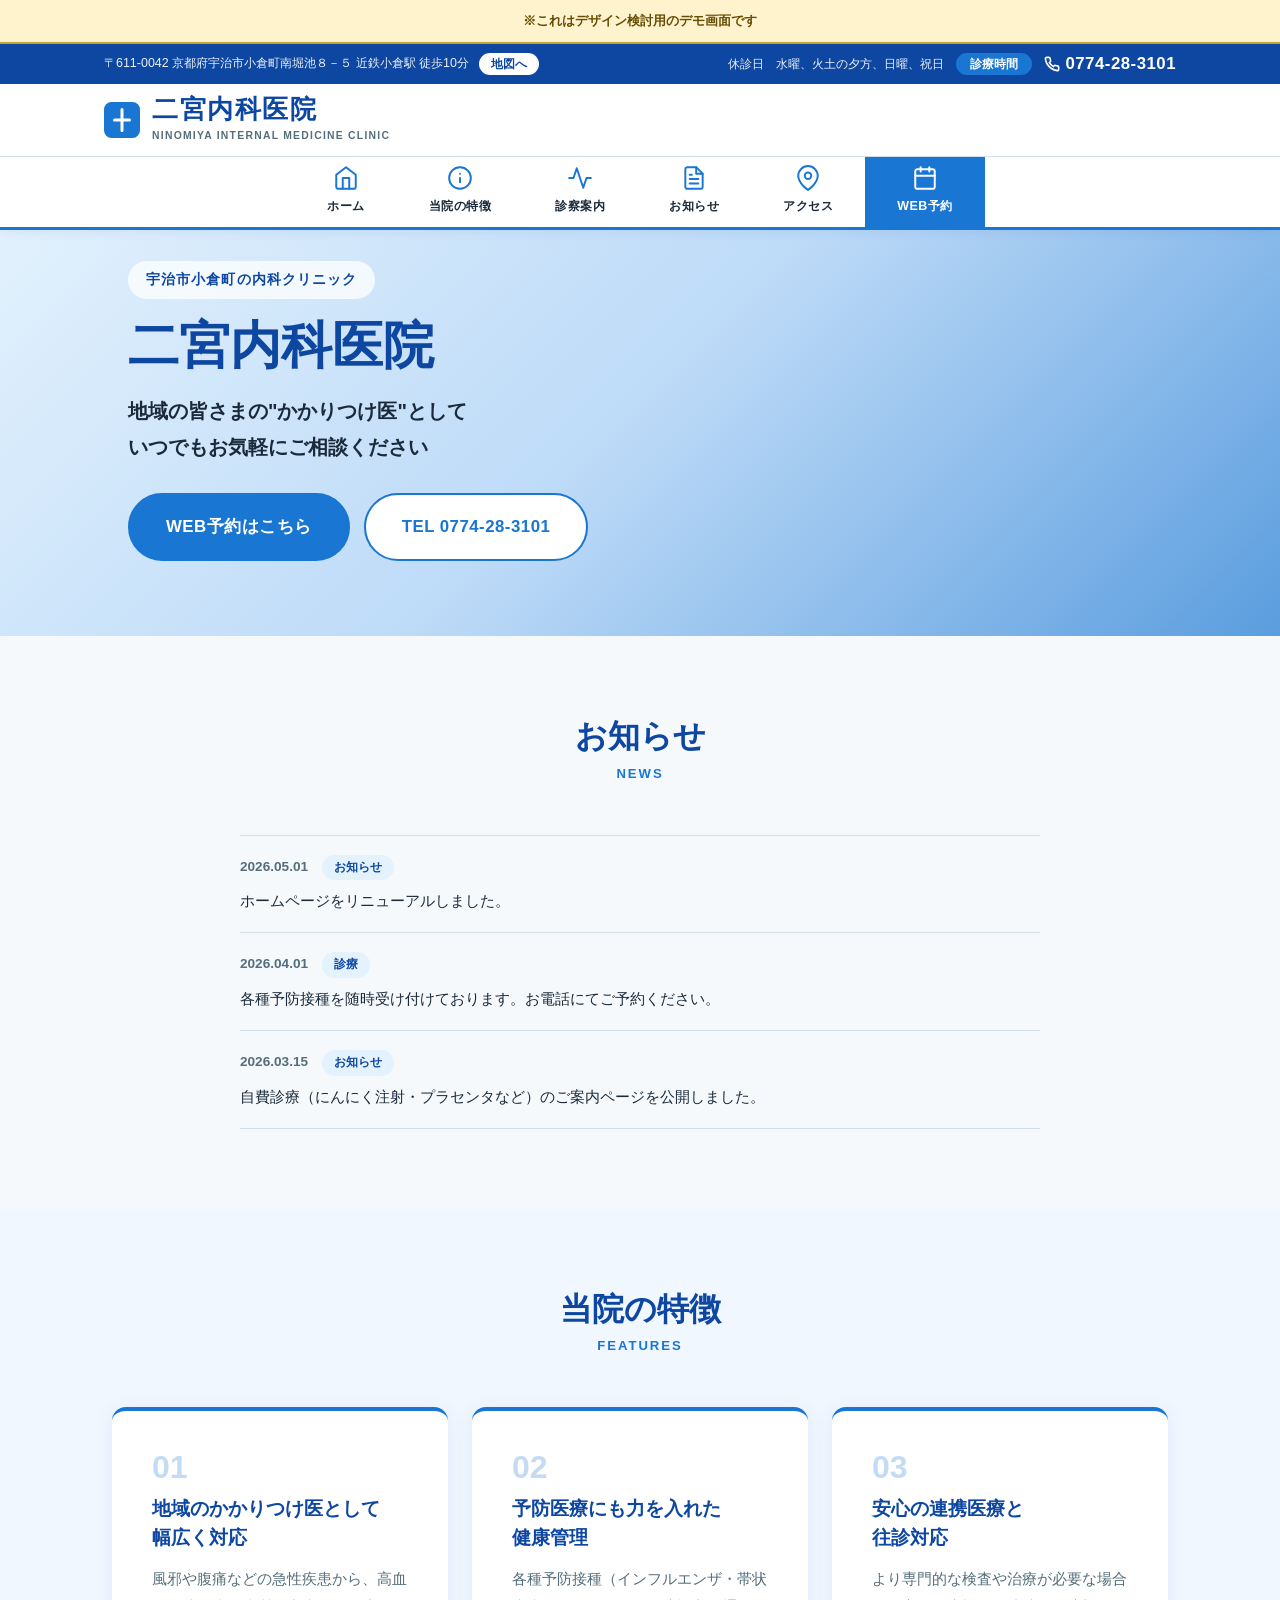
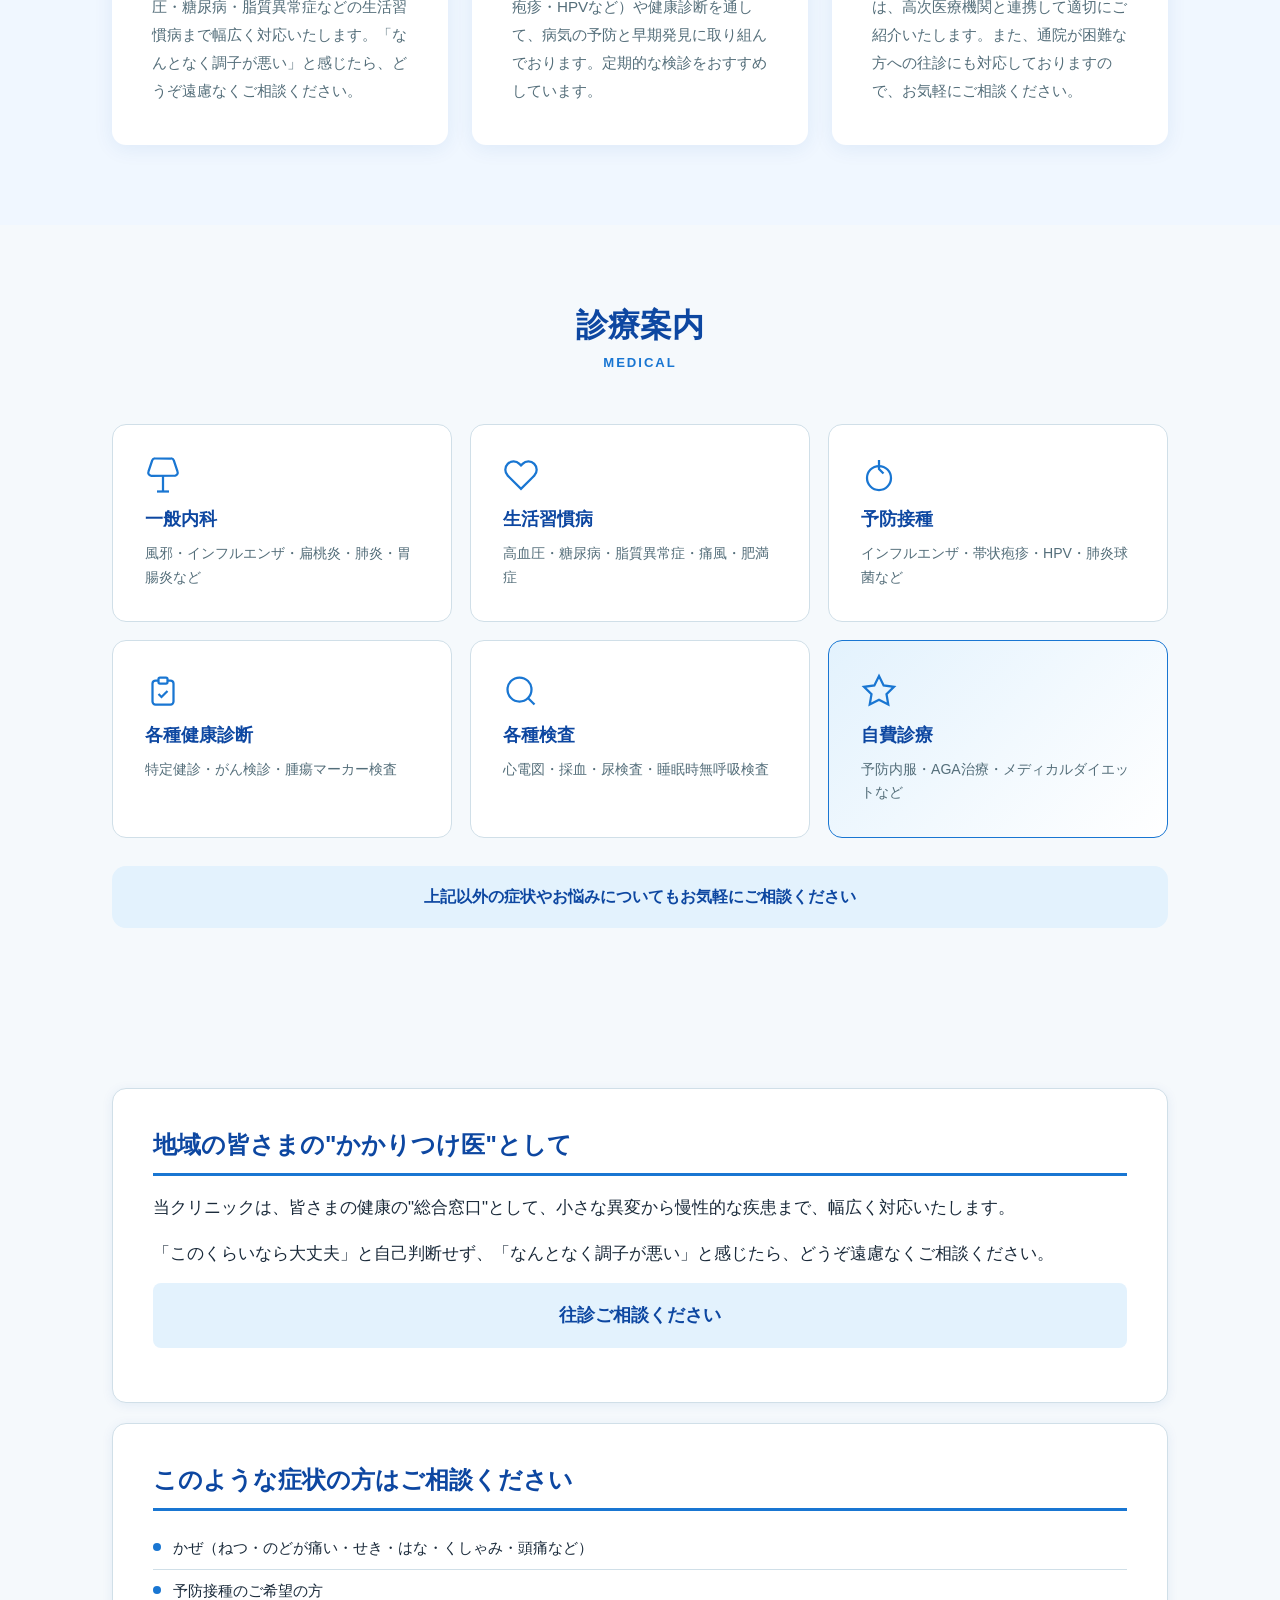
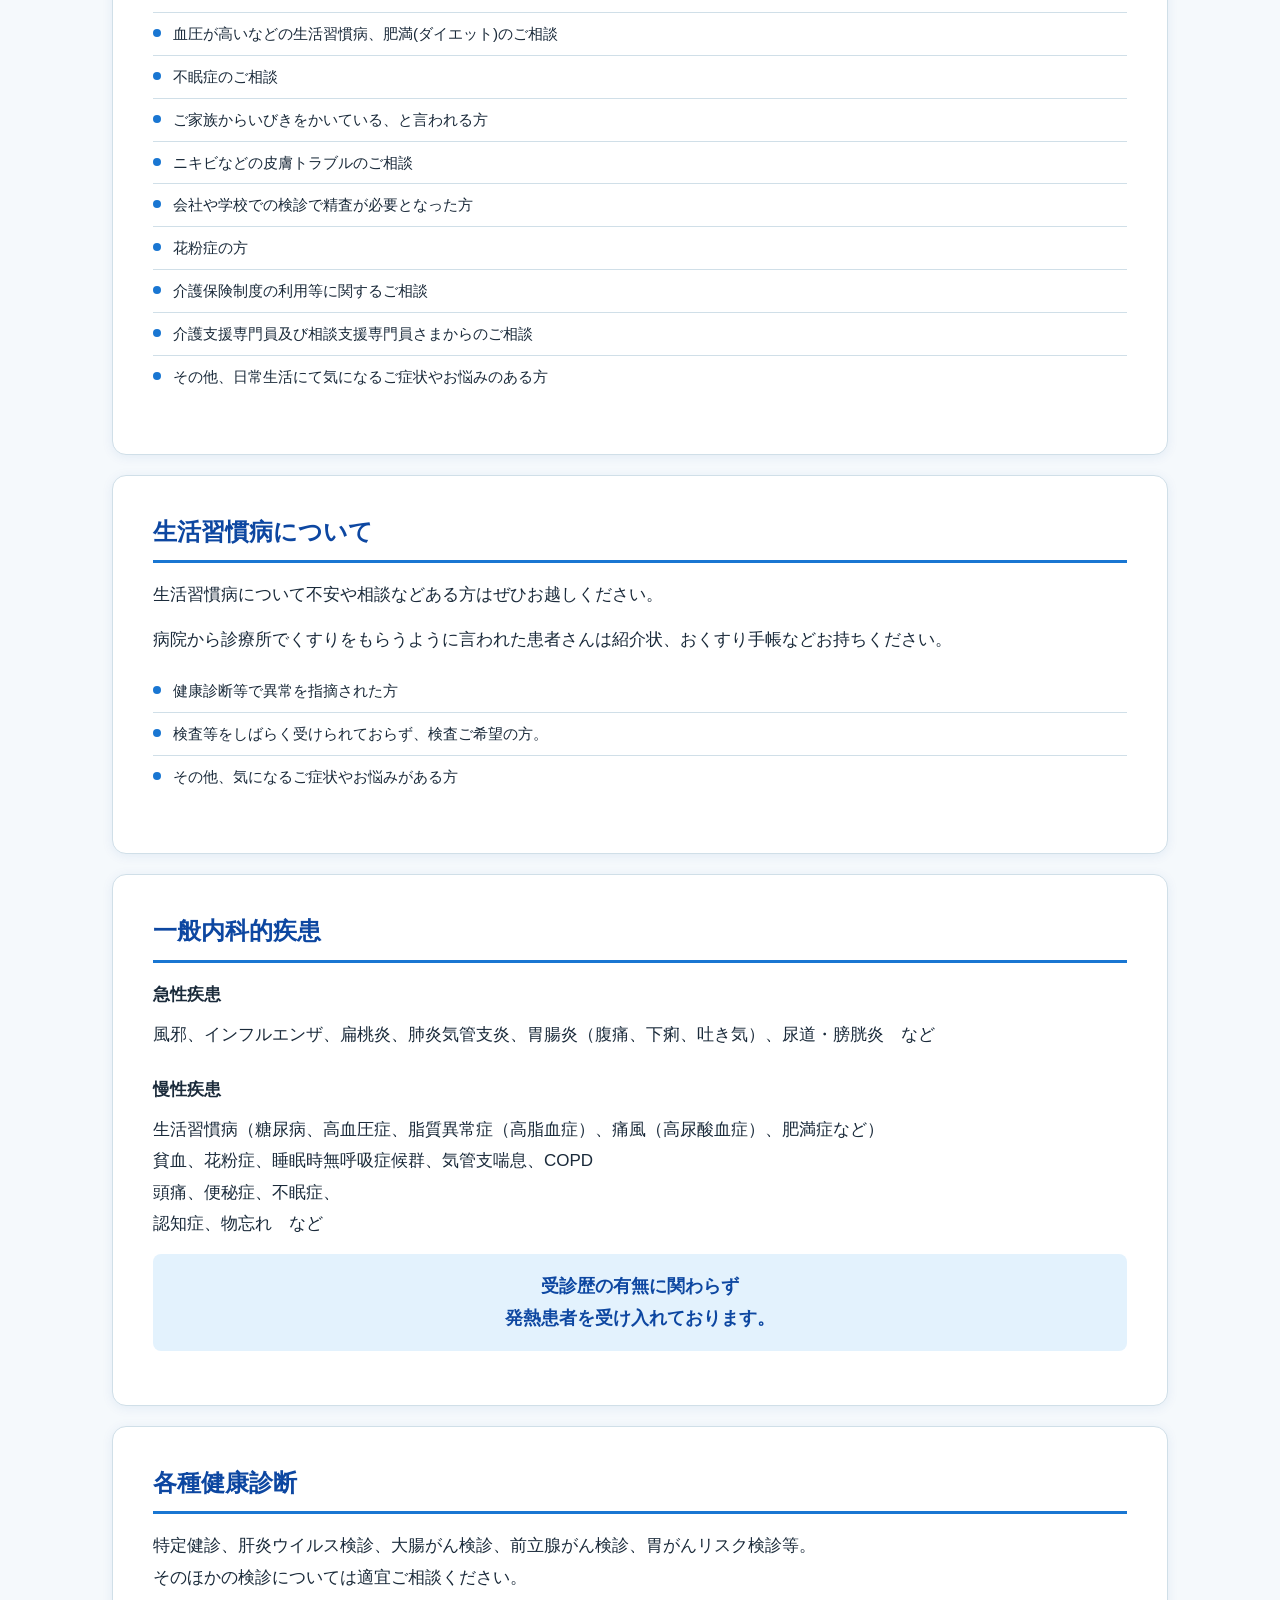
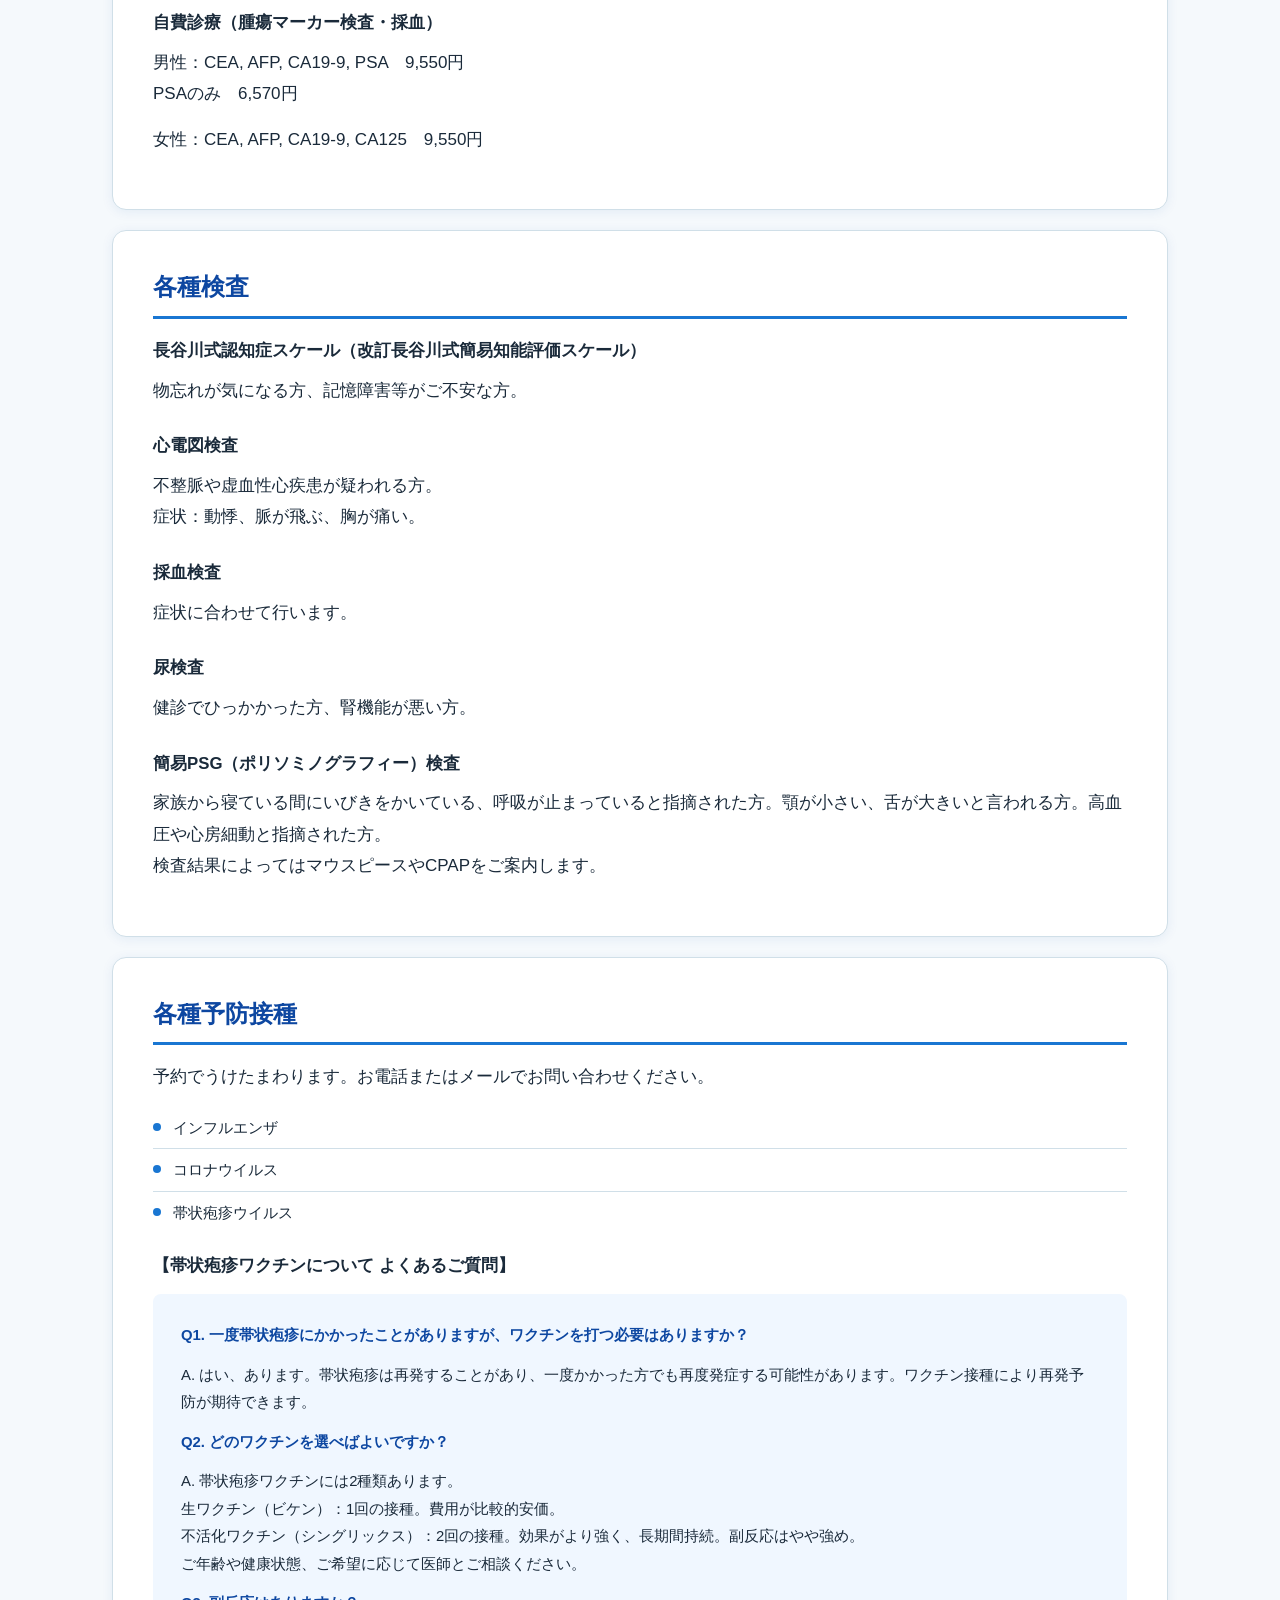
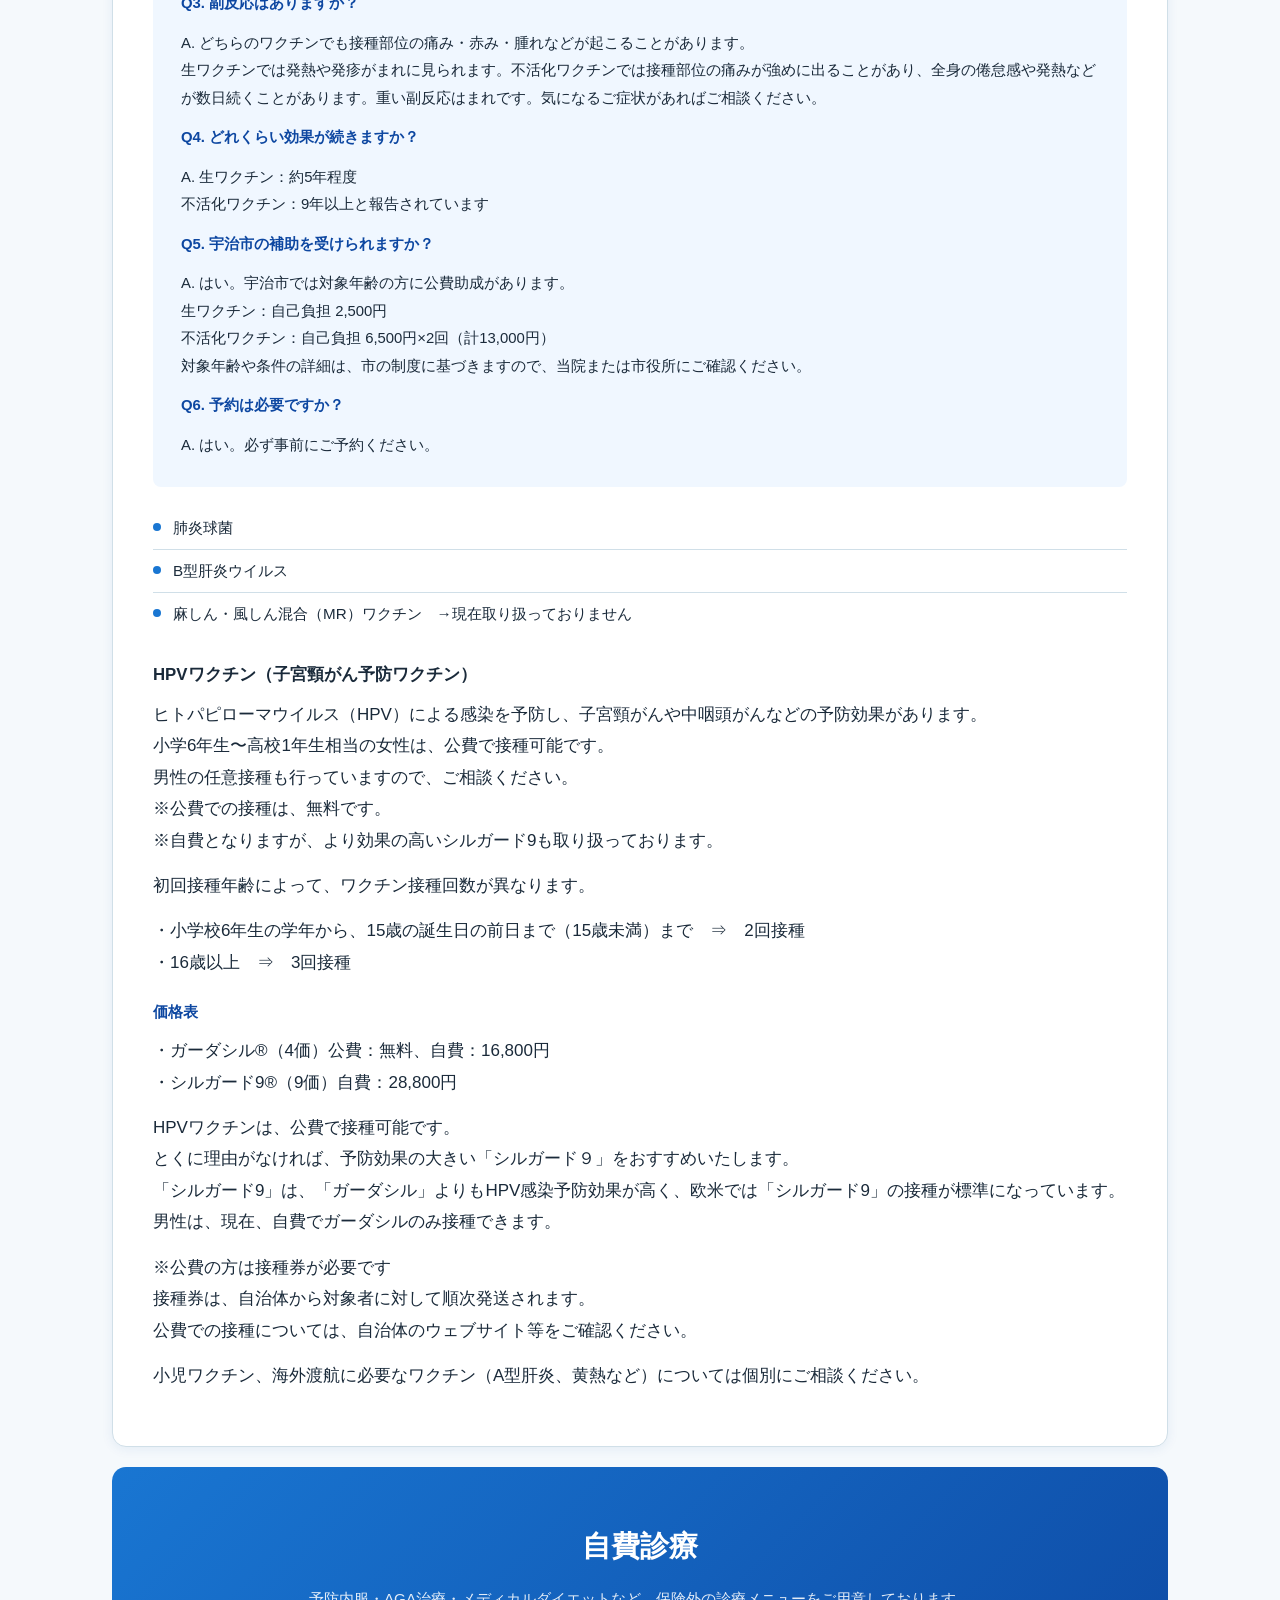
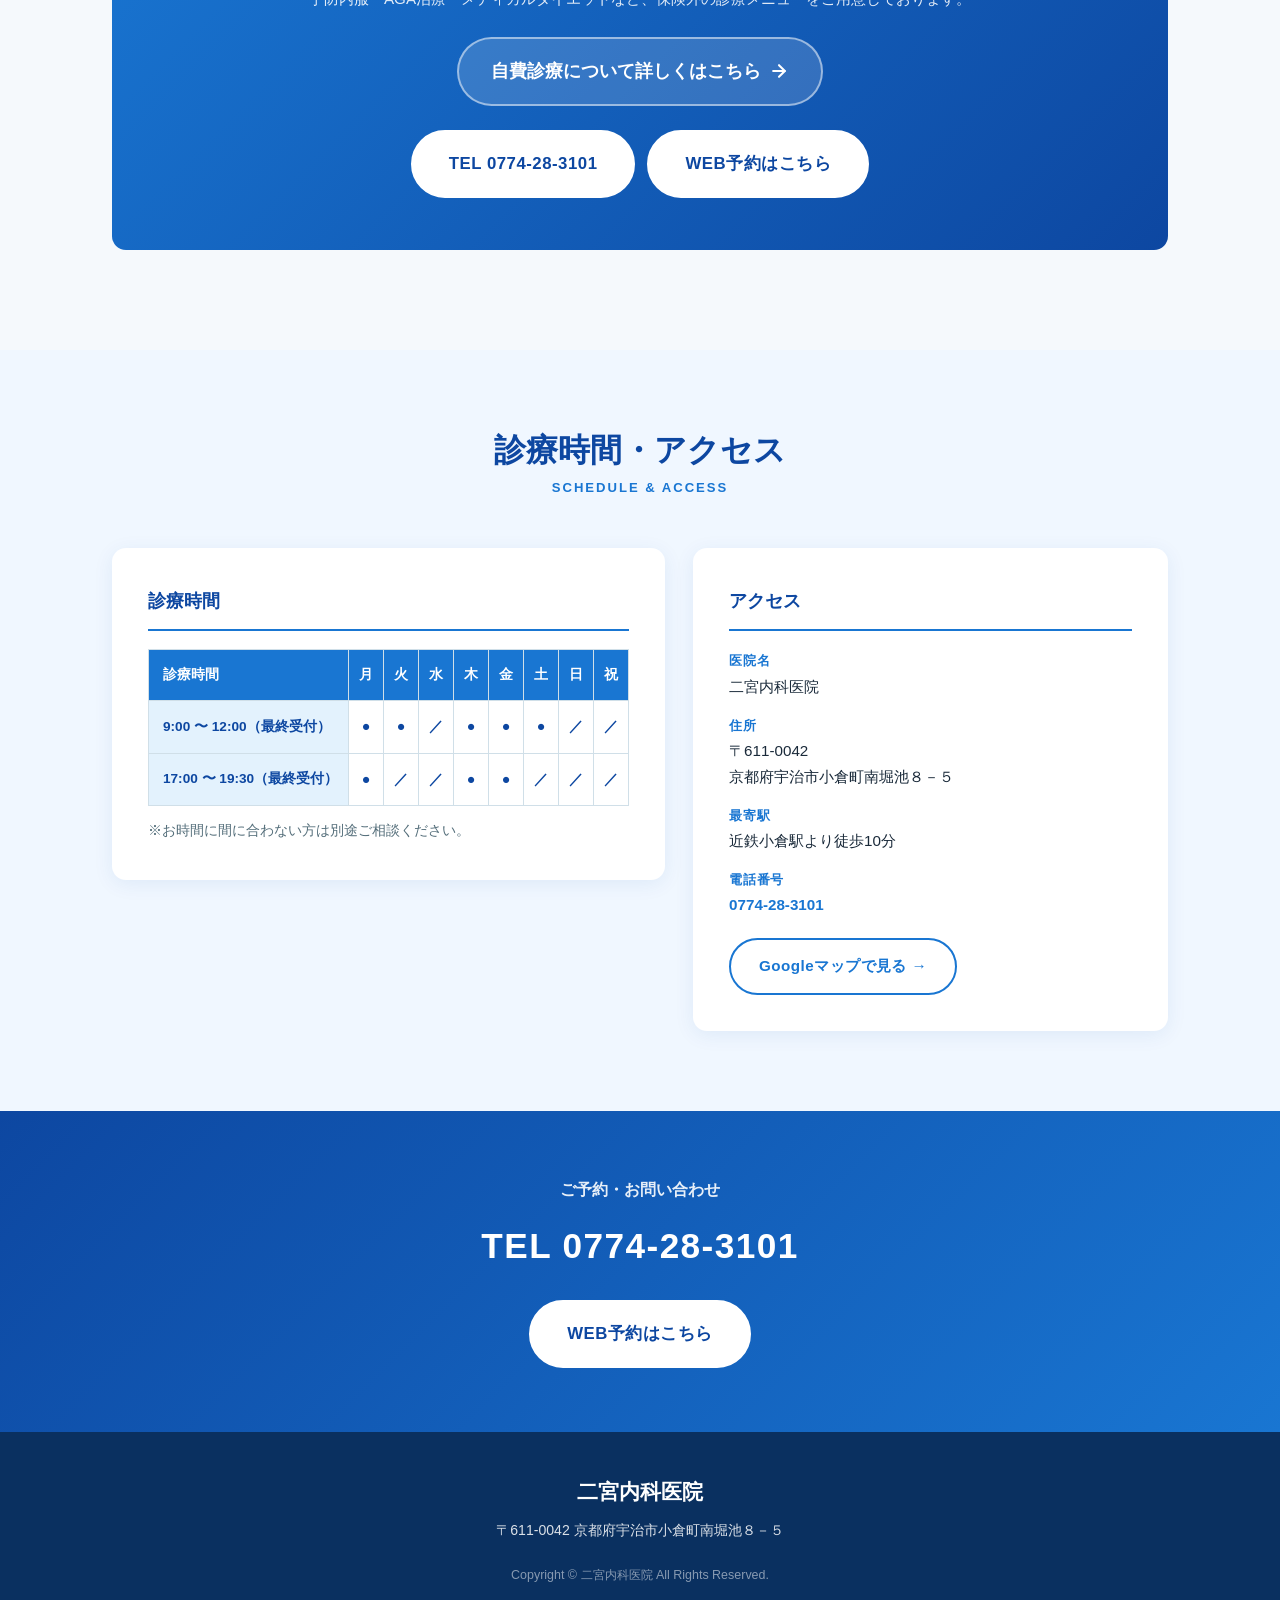
==== commit a1cc7745: "自費診療の文言微修正" ====
--- a/index.html
+++ b/index.html
@@ -228,7 +228,7 @@
               <svg viewBox="0 0 24 24" fill="none" stroke="currentColor" stroke-width="1.5"><polygon points="12 2 15.09 8.26 22 9.27 17 14.14 18.18 21.02 12 17.77 5.82 21.02 7 14.14 2 9.27 8.91 8.26 12 2"/></svg>
             </div>
             <h3 class="medical-card__title">自費診療</h3>
-            <p class="medical-card__desc">にんにく注射・プラセンタ・ED治療・AGA治療など</p>
+            <p class="medical-card__desc">予防内服・AGA治療・メディカルダイエットなど</p>
           </a>
         </div>
         <p class="medical-note">上記以外の症状やお悩みについてもお気軽にご相談ください</p>
@@ -350,7 +350,7 @@
         <div class="jihi-cta" id="detail-jihi">
           <div class="jihi-cta__inner">
             <h2 class="jihi-cta__title">自費診療</h2>
-            <p class="jihi-cta__desc">にんにく注射・プラセンタ注射・ED治療・AGA治療など、<br>保険外の診療メニューをご用意しております。</p>
+            <p class="jihi-cta__desc">予防内服・AGA治療・メディカルダイエットなど、保険外の診療メニューをご用意しております。</p>
             <a class="jihi-cta__link" href="jihi.html">
               自費診療について詳しくはこちら
               <svg width="20" height="20" viewBox="0 0 24 24" fill="none" stroke="currentColor" stroke-width="2.5" stroke-linecap="round" stroke-linejoin="round"><line x1="5" y1="12" x2="19" y2="12"/><polyline points="12 5 19 12 12 19"/></svg>
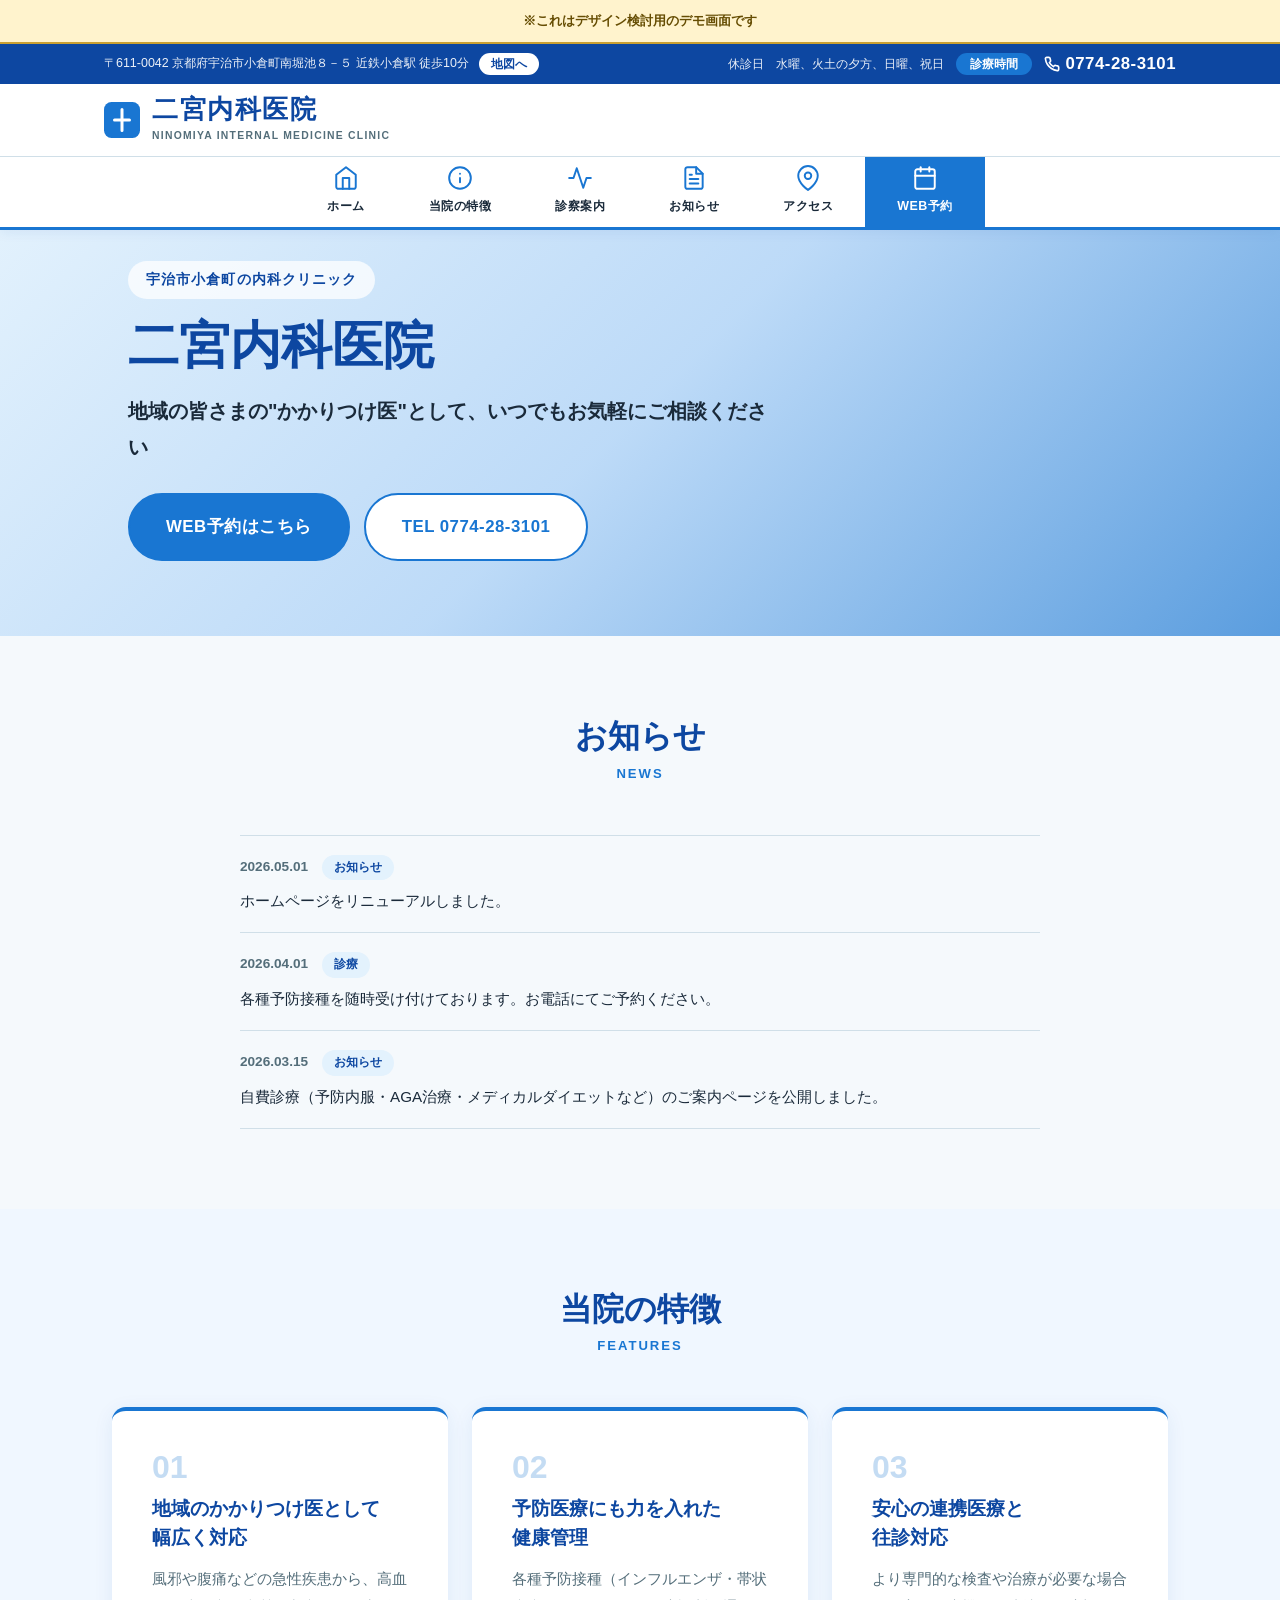
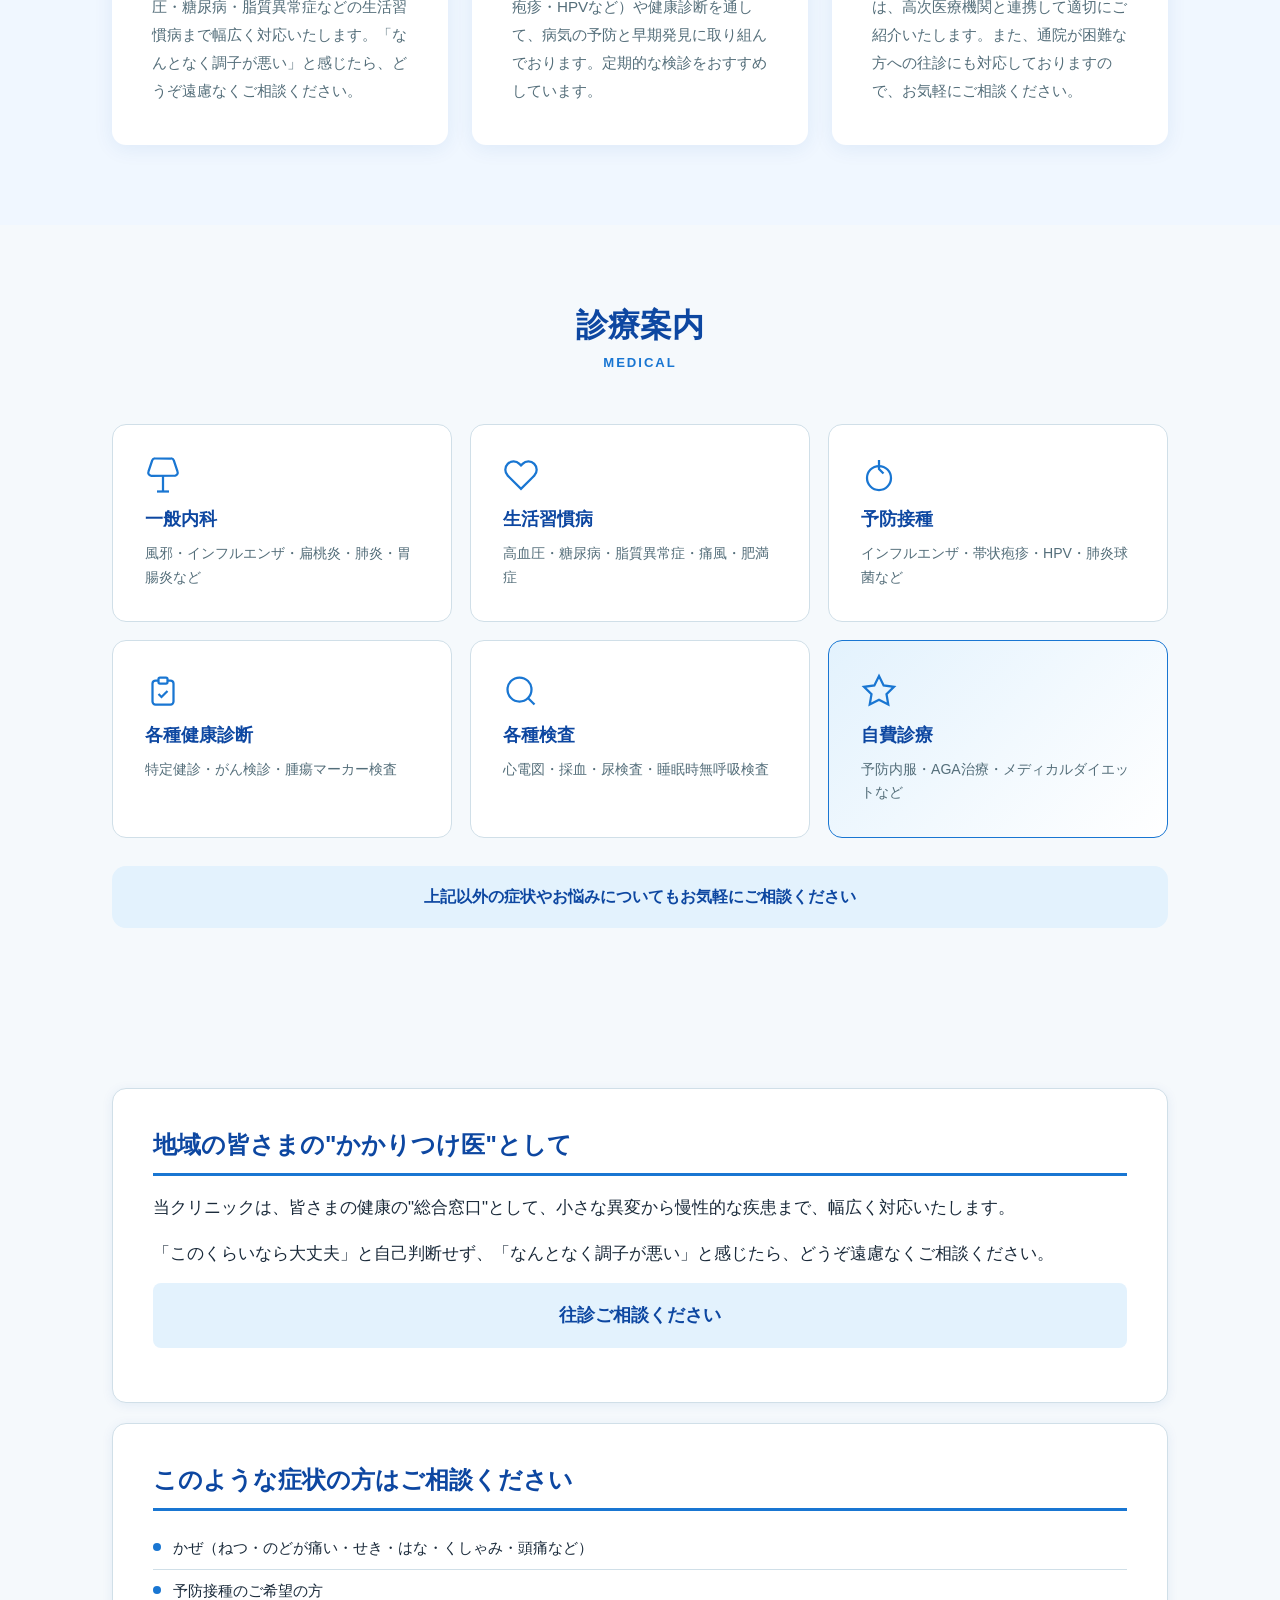
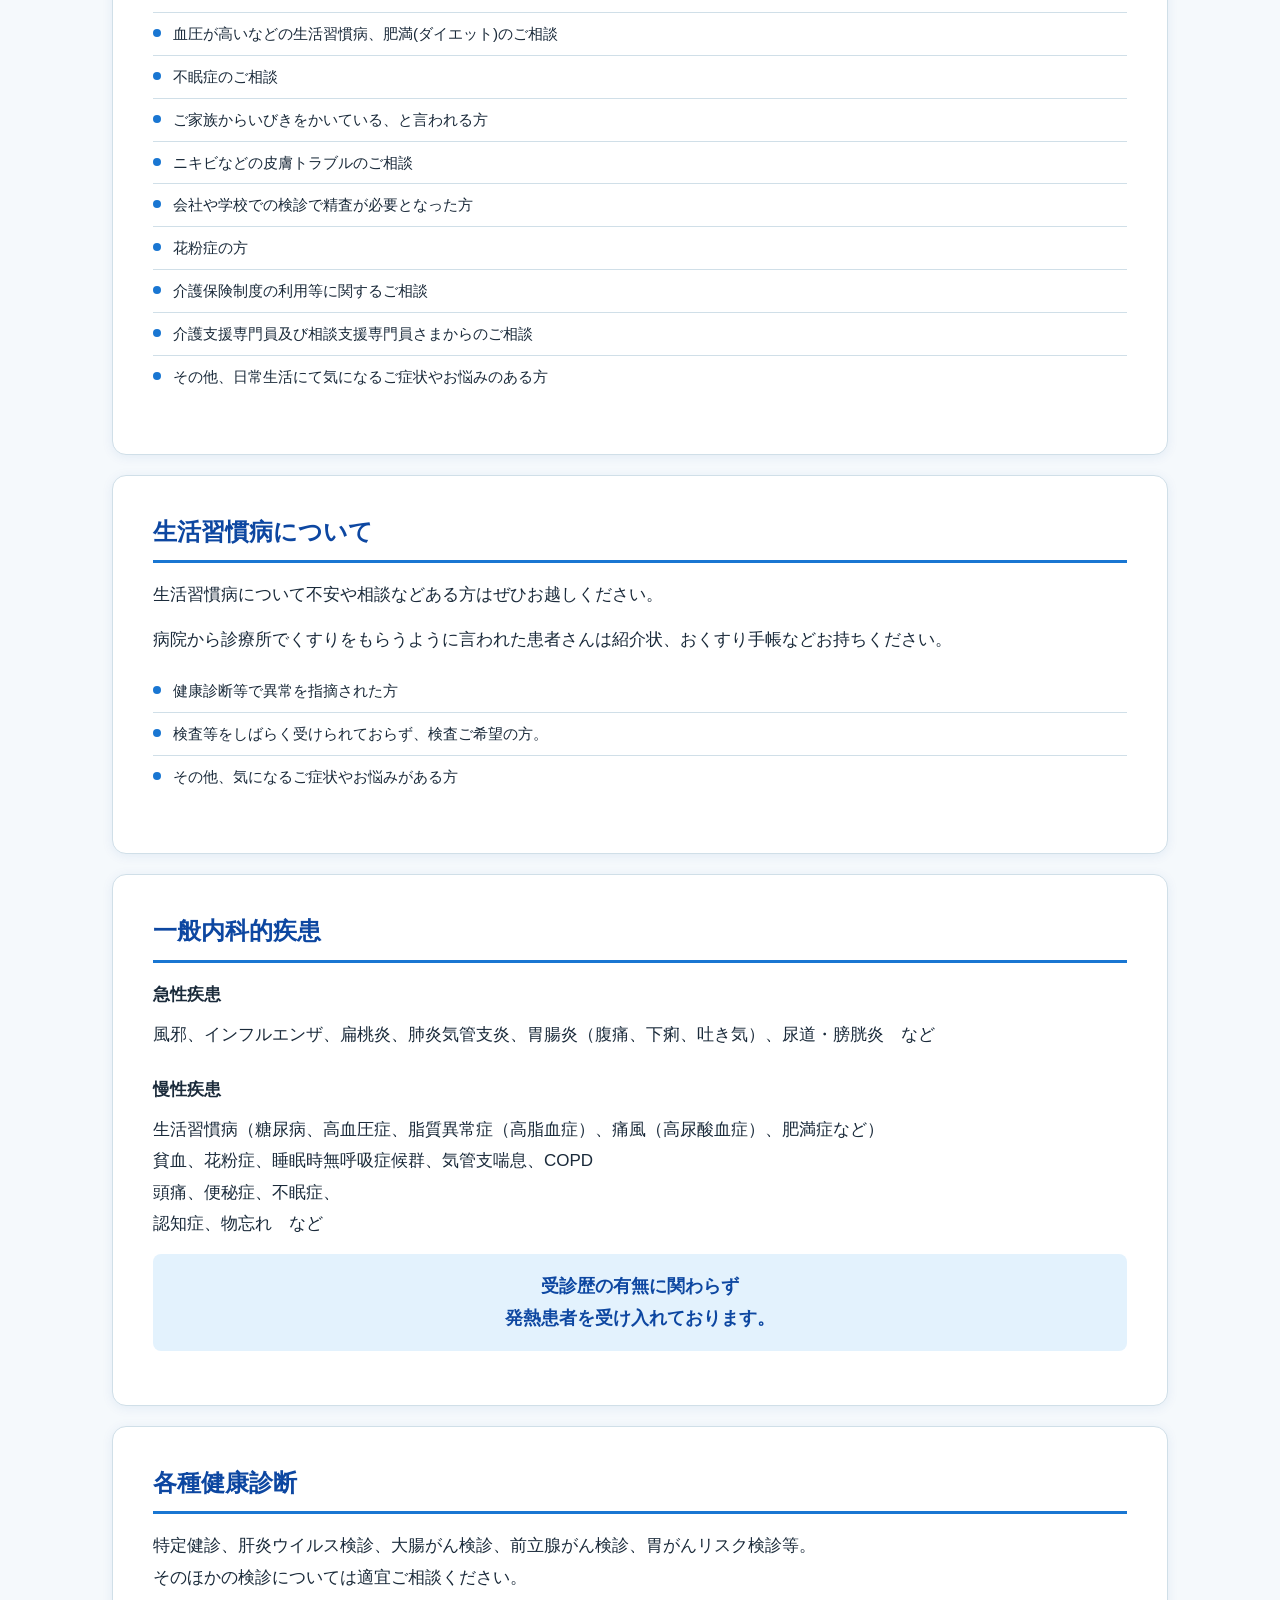
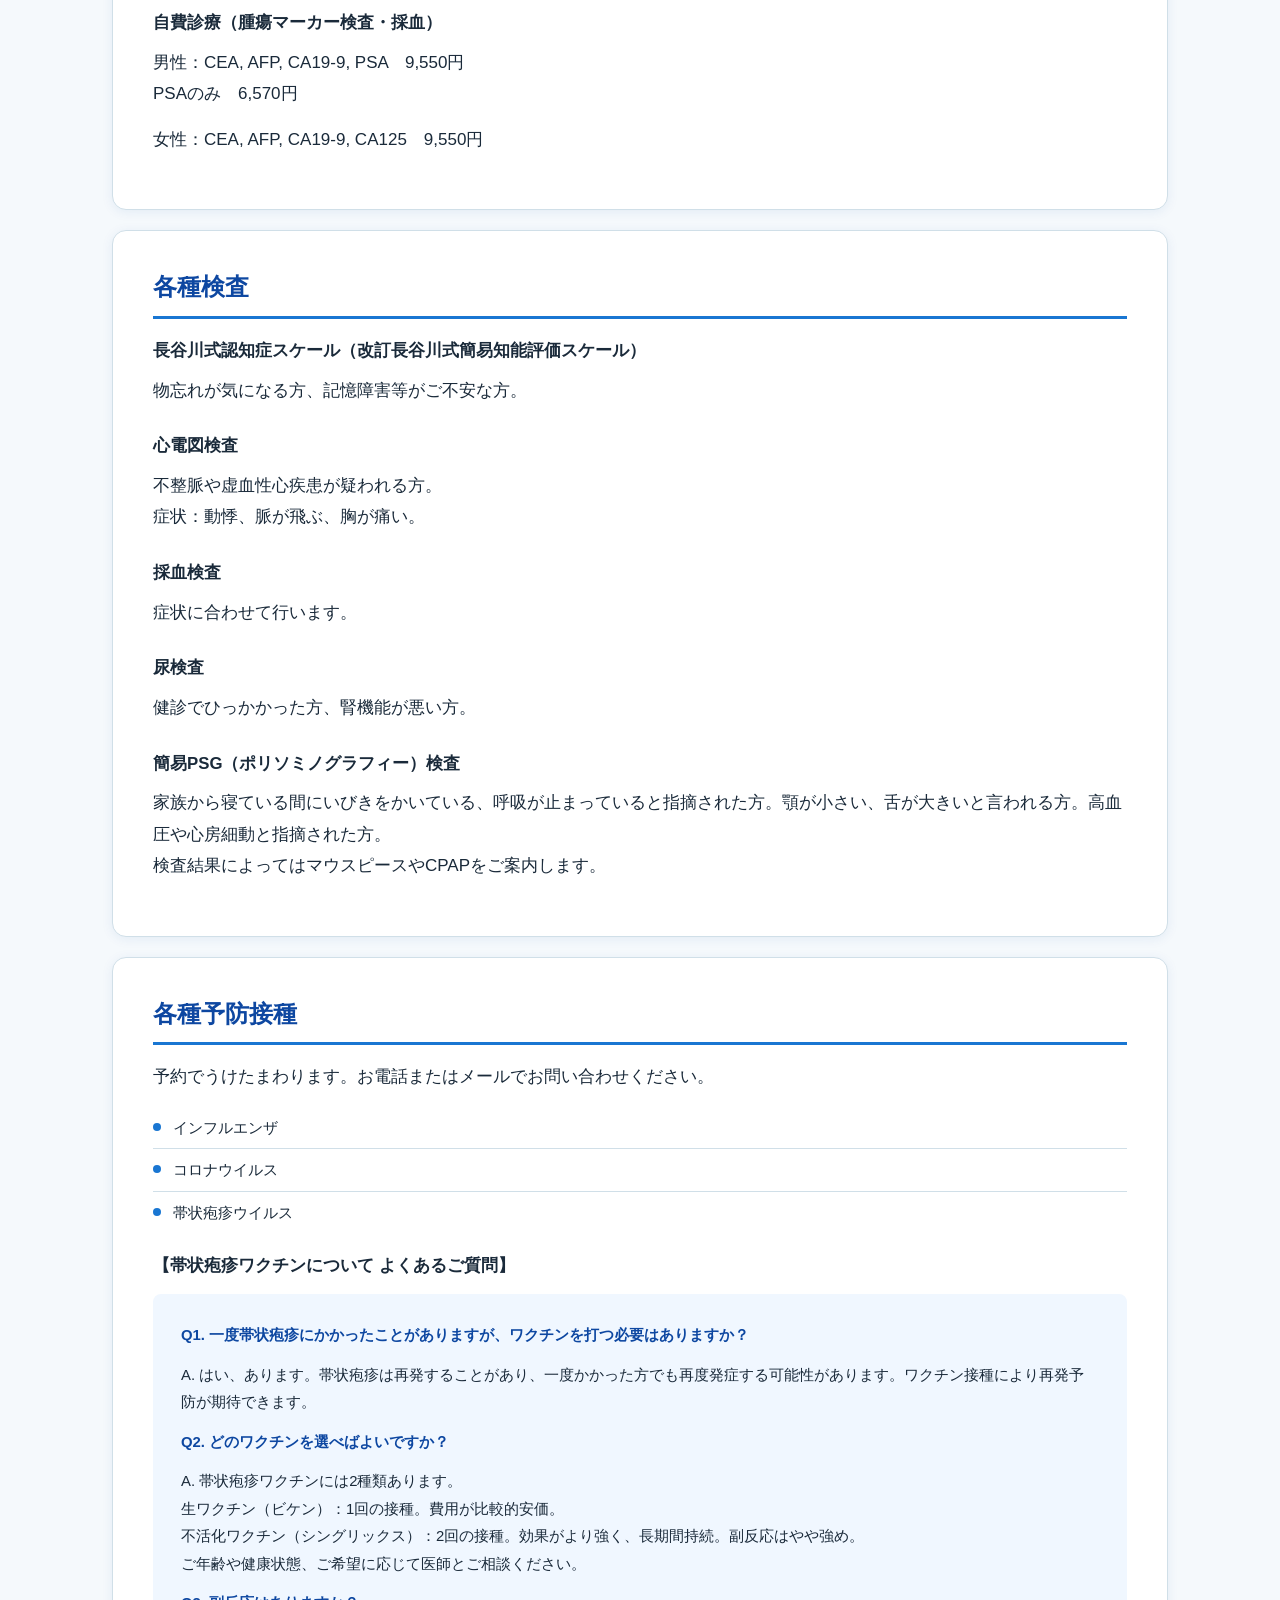
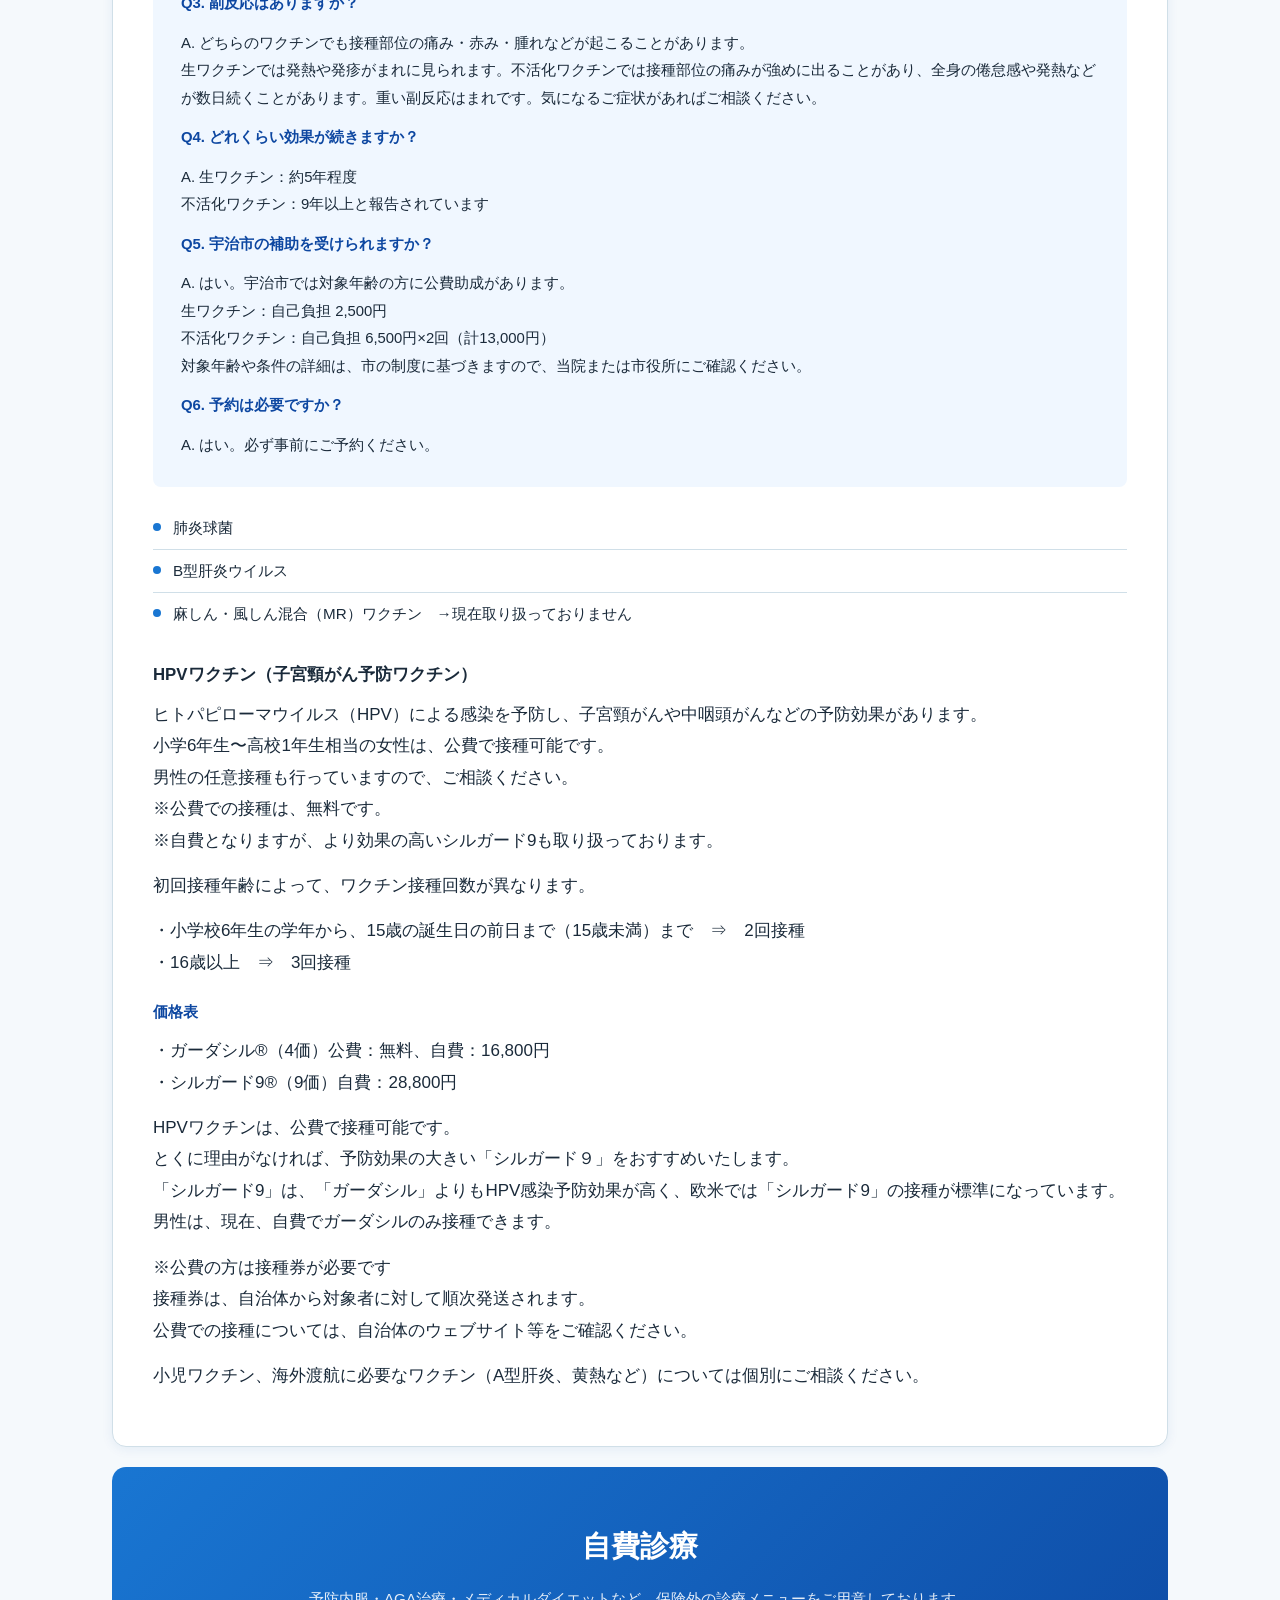
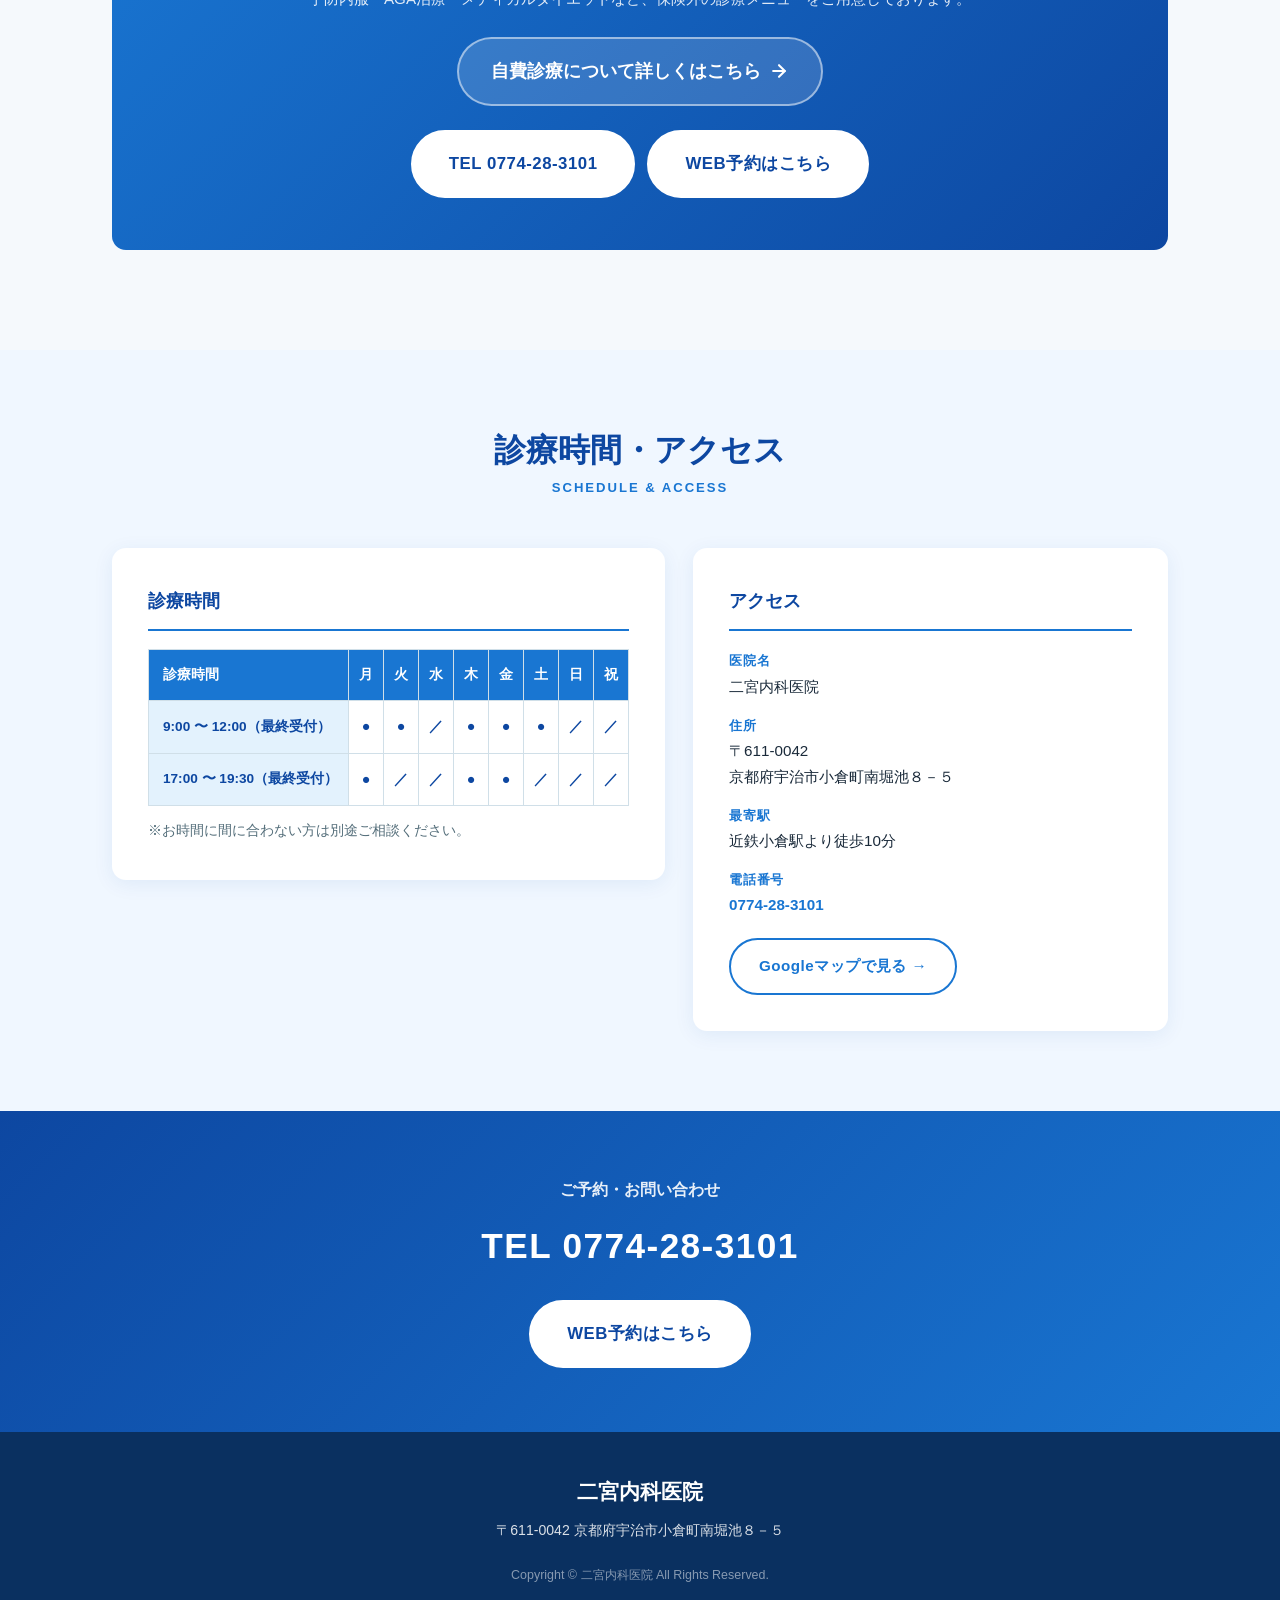
==== commit 218d0c39: "自費診療の文言微修正2" ====
--- a/index.html
+++ b/index.html
@@ -118,7 +118,7 @@
       <div class="hero__inner">
         <p class="hero__label">宇治市小倉町の内科クリニック</p>
         <h1 class="hero__title">二宮内科医院</h1>
-        <p class="hero__catch">地域の皆さまの"かかりつけ医"として<br>いつでもお気軽にご相談ください</p>
+        <p class="hero__catch">地域の皆さまの"かかりつけ医"として、いつでもお気軽にご相談ください</p>
         <div class="hero__actions">
           <a class="btn btn--primary btn--lg" href="https://reserve.peraichi.com/r/3b9daf8d/select_date?course=75106">WEB予約はこちら</a>
           <a class="btn btn--outline btn--lg" href="tel:0774283101">TEL 0774-28-3101</a>
@@ -147,7 +147,7 @@
           <li class="news-item">
             <time class="news-item__date" datetime="2026-03-15">2026.03.15</time>
             <span class="news-item__badge">お知らせ</span>
-            <p class="news-item__text">自費診療（にんにく注射・プラセンタなど）のご案内ページを公開しました。</p>
+            <p class="news-item__text">自費診療（予防内服・AGA治療・メディカルダイエットなど）のご案内ページを公開しました。</p>
           </li>
         </ul>
       </div>
--- a/style.css
+++ b/style.css
@@ -1147,8 +1147,8 @@
   }
 
   body {
-    font-size: 16px;
-    line-height: 1.95;
+    font-size: 15px;
+    line-height: 1.85;
   }
 
   .topbar,
@@ -1169,8 +1169,13 @@
     height: 30px;
   }
 
+  /* ヒーロー */
   .hero {
-    min-height: 300px;
+    min-height: 280px;
+  }
+
+  .hero__catch {
+    font-size: 0.95rem;
   }
 
   .hero__actions {
@@ -1182,6 +1187,12 @@
     width: 100%;
   }
 
+  /* セクション見出し */
+  .section__title {
+    font-size: 1.35rem;
+  }
+
+  /* お知らせ */
   .news-item {
     flex-direction: column;
     gap: 4px;
@@ -1189,12 +1200,23 @@
 
   .news-item__text {
     flex: auto;
-  }
-
+    font-size: 0.88rem;
+  }
+
+  /* 特徴カード */
   .features {
     grid-template-columns: 1fr;
   }
 
+  .feature-card__title {
+    font-size: 1rem;
+  }
+
+  .feature-card__text {
+    font-size: 0.88rem;
+  }
+
+  /* 診療案内カード */
   .medical-grid {
     grid-template-columns: 1fr 1fr;
     gap: 12px;
@@ -1210,27 +1232,69 @@
   }
 
   .medical-card__title {
-    font-size: 0.95rem;
+    font-size: 0.9rem;
   }
 
   .medical-card__desc {
-    font-size: 0.8rem;
-  }
-
+    font-size: 0.78rem;
+  }
+
+  .medical-note {
+    font-size: 0.88rem;
+    padding: 14px 16px;
+  }
+
+  /* 詳細セクション */
+  .detail-block {
+    padding: clamp(20px, 4vw, 32px);
+  }
+
+  .detail-block__title {
+    font-size: 1.15rem;
+  }
+
+  .detail-block h3 {
+    font-size: 0.98rem;
+  }
+
+  .detail-block p {
+    font-size: 0.9rem;
+  }
+
+  .detail-list li {
+    font-size: 0.88rem;
+    padding: 7px 0 7px 18px;
+  }
+
+  .detail-qa p {
+    font-size: 0.86rem;
+  }
+
+  .detail-block__highlight {
+    font-size: 1rem;
+    padding: 14px 16px;
+  }
+
+  /* 自費診療CTA */
+  .jihi-cta__desc {
+    font-size: 0.88rem;
+  }
+
+  /* 診療時間テーブル */
   .schedule-table {
-    font-size: 0.82rem;
+    font-size: 0.78rem;
   }
 
   .schedule-table th,
   .schedule-table td {
-    padding: 10px 5px;
+    padding: 10px 4px;
   }
 
   .schedule-table thead th:first-child,
   .schedule-table tbody th {
-    min-width: 110px;
-    padding-left: 8px;
-    font-size: 0.78rem;
+    min-width: 100px;
+    padding-left: 6px;
+    font-size: 0.72rem;
   }
 
   .mobile-cta {
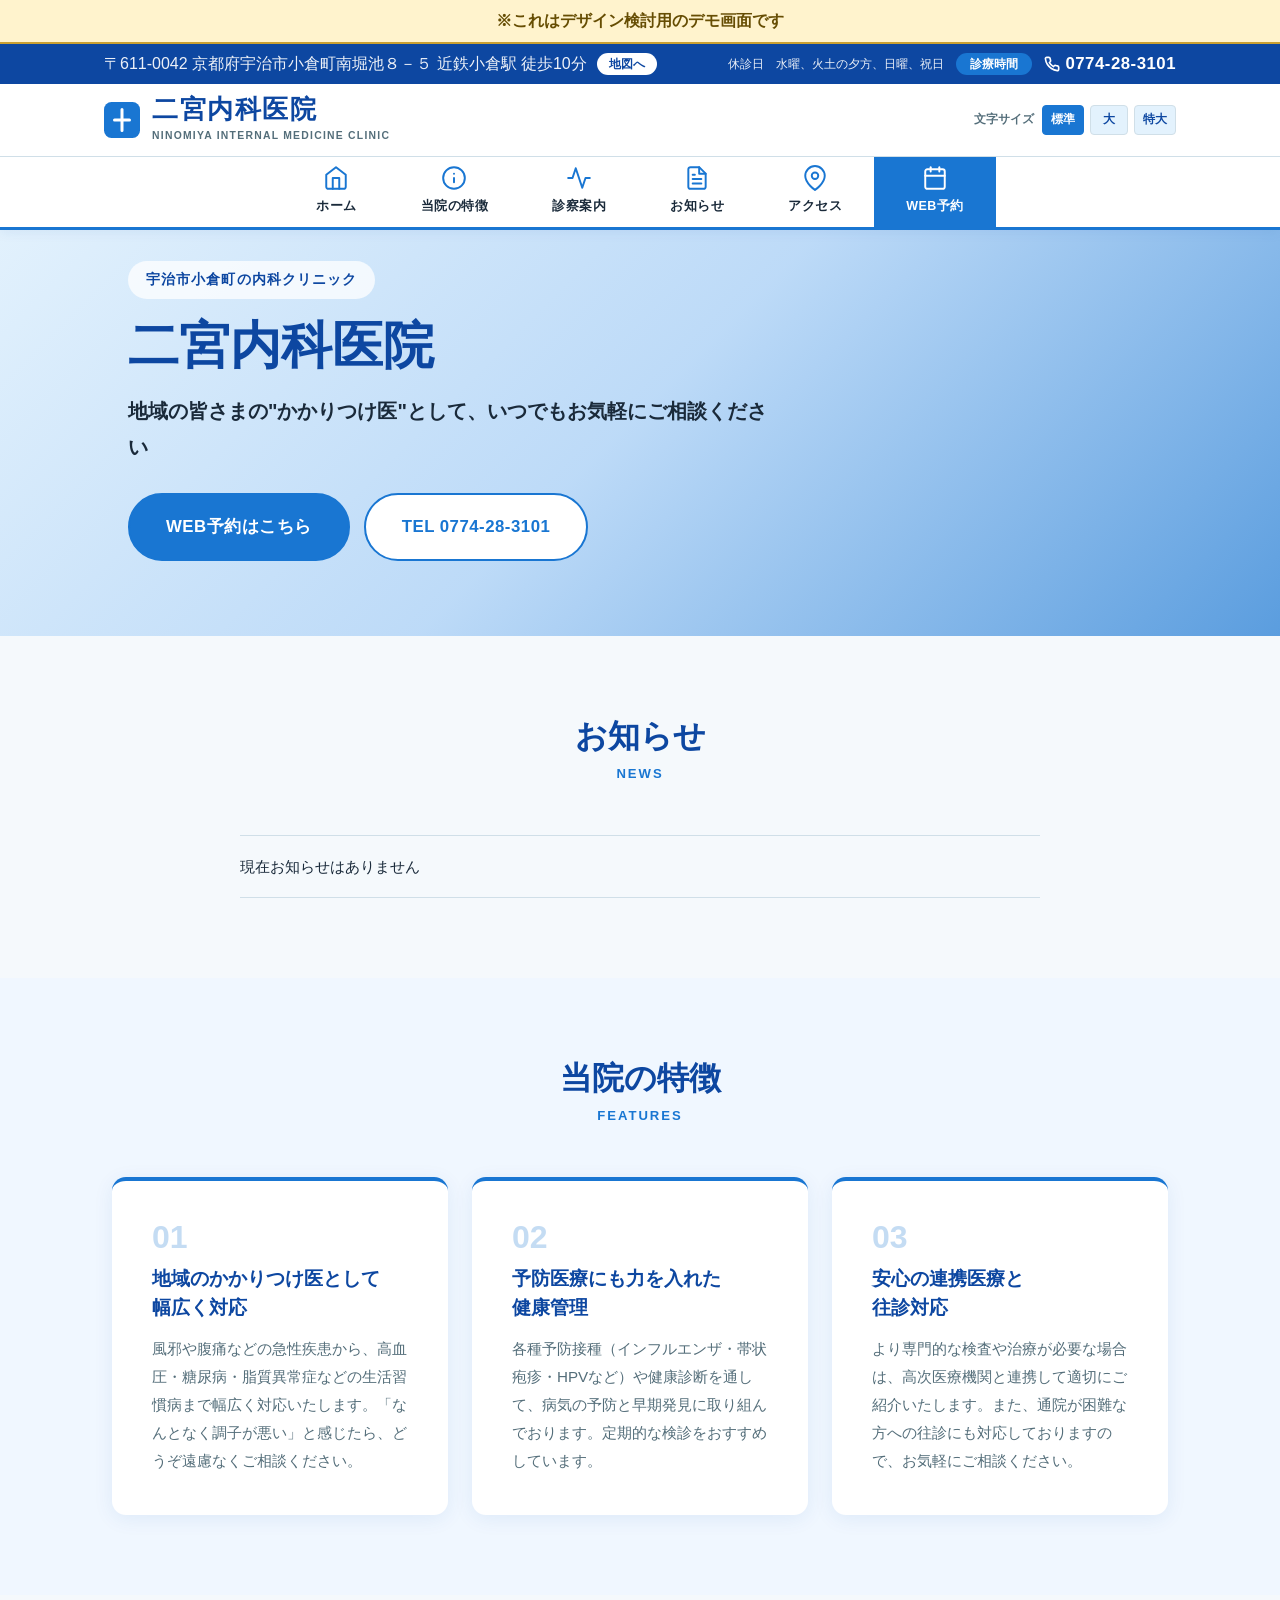
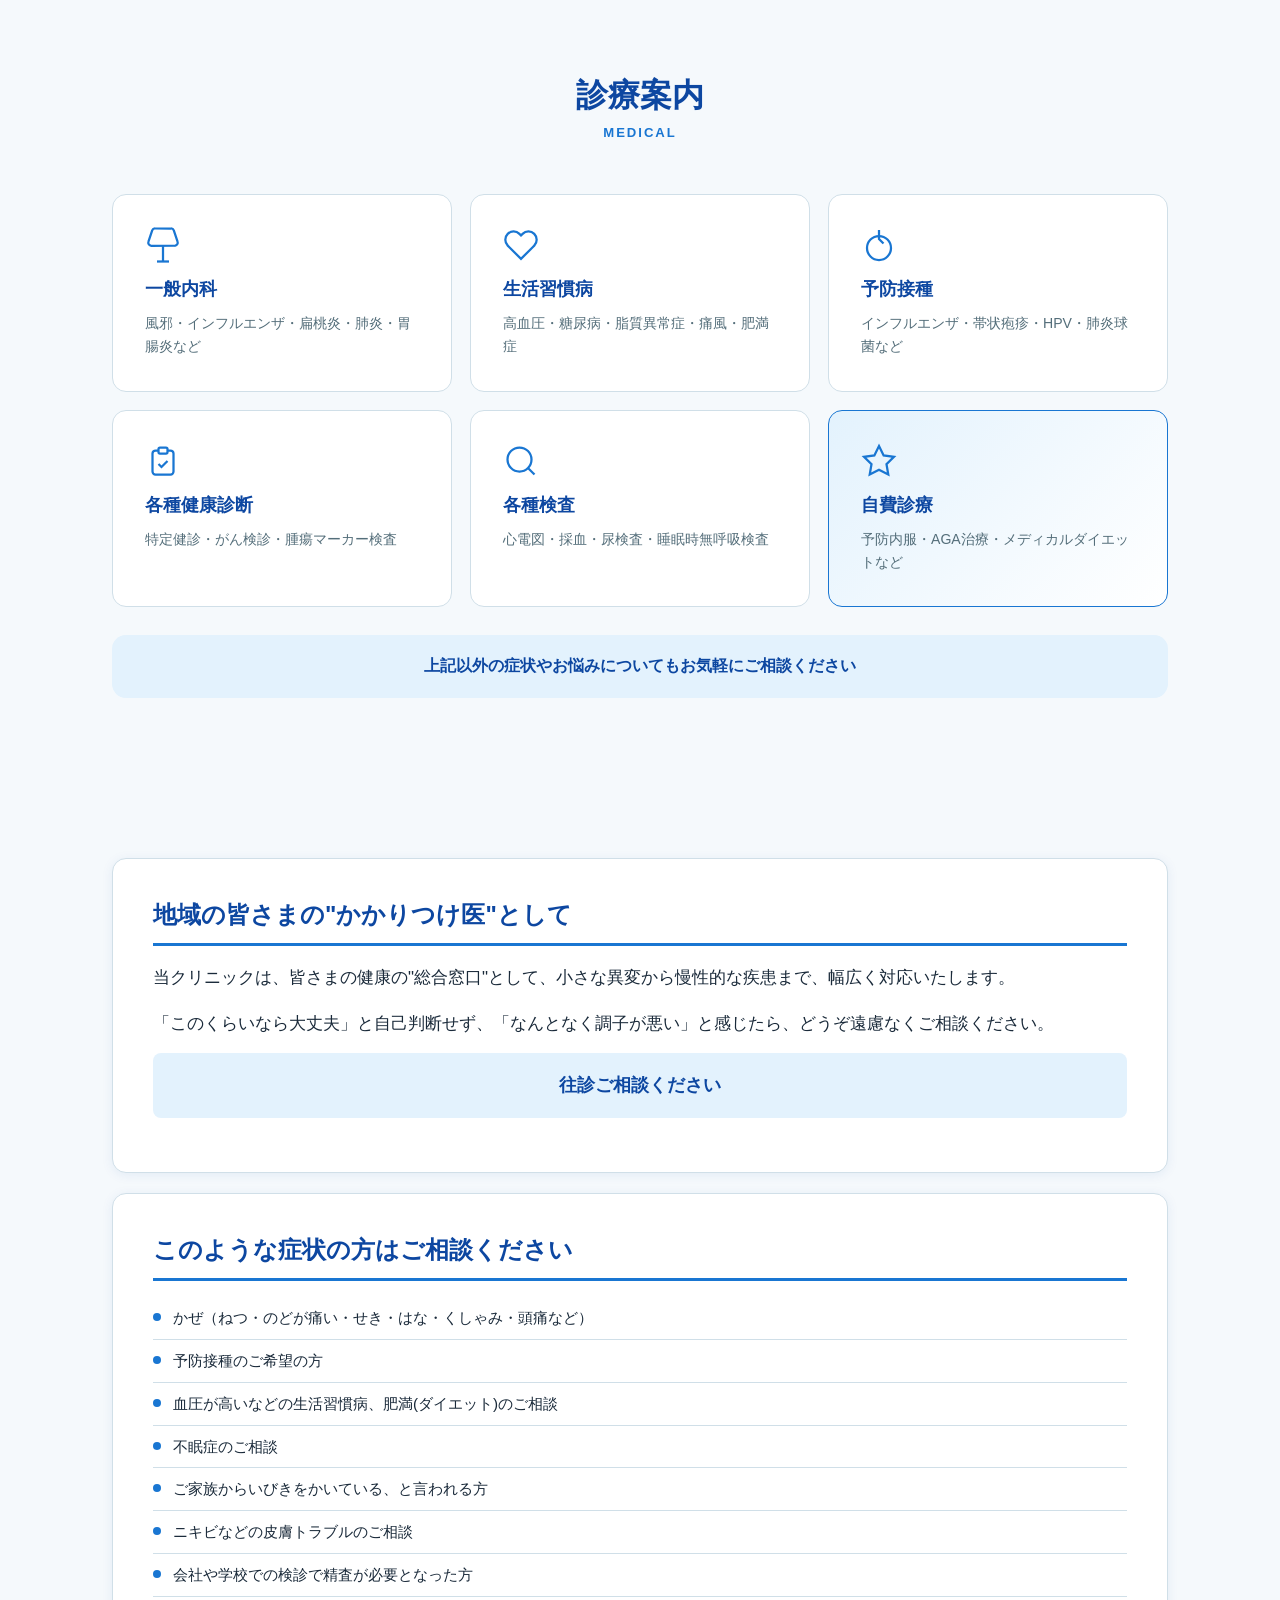
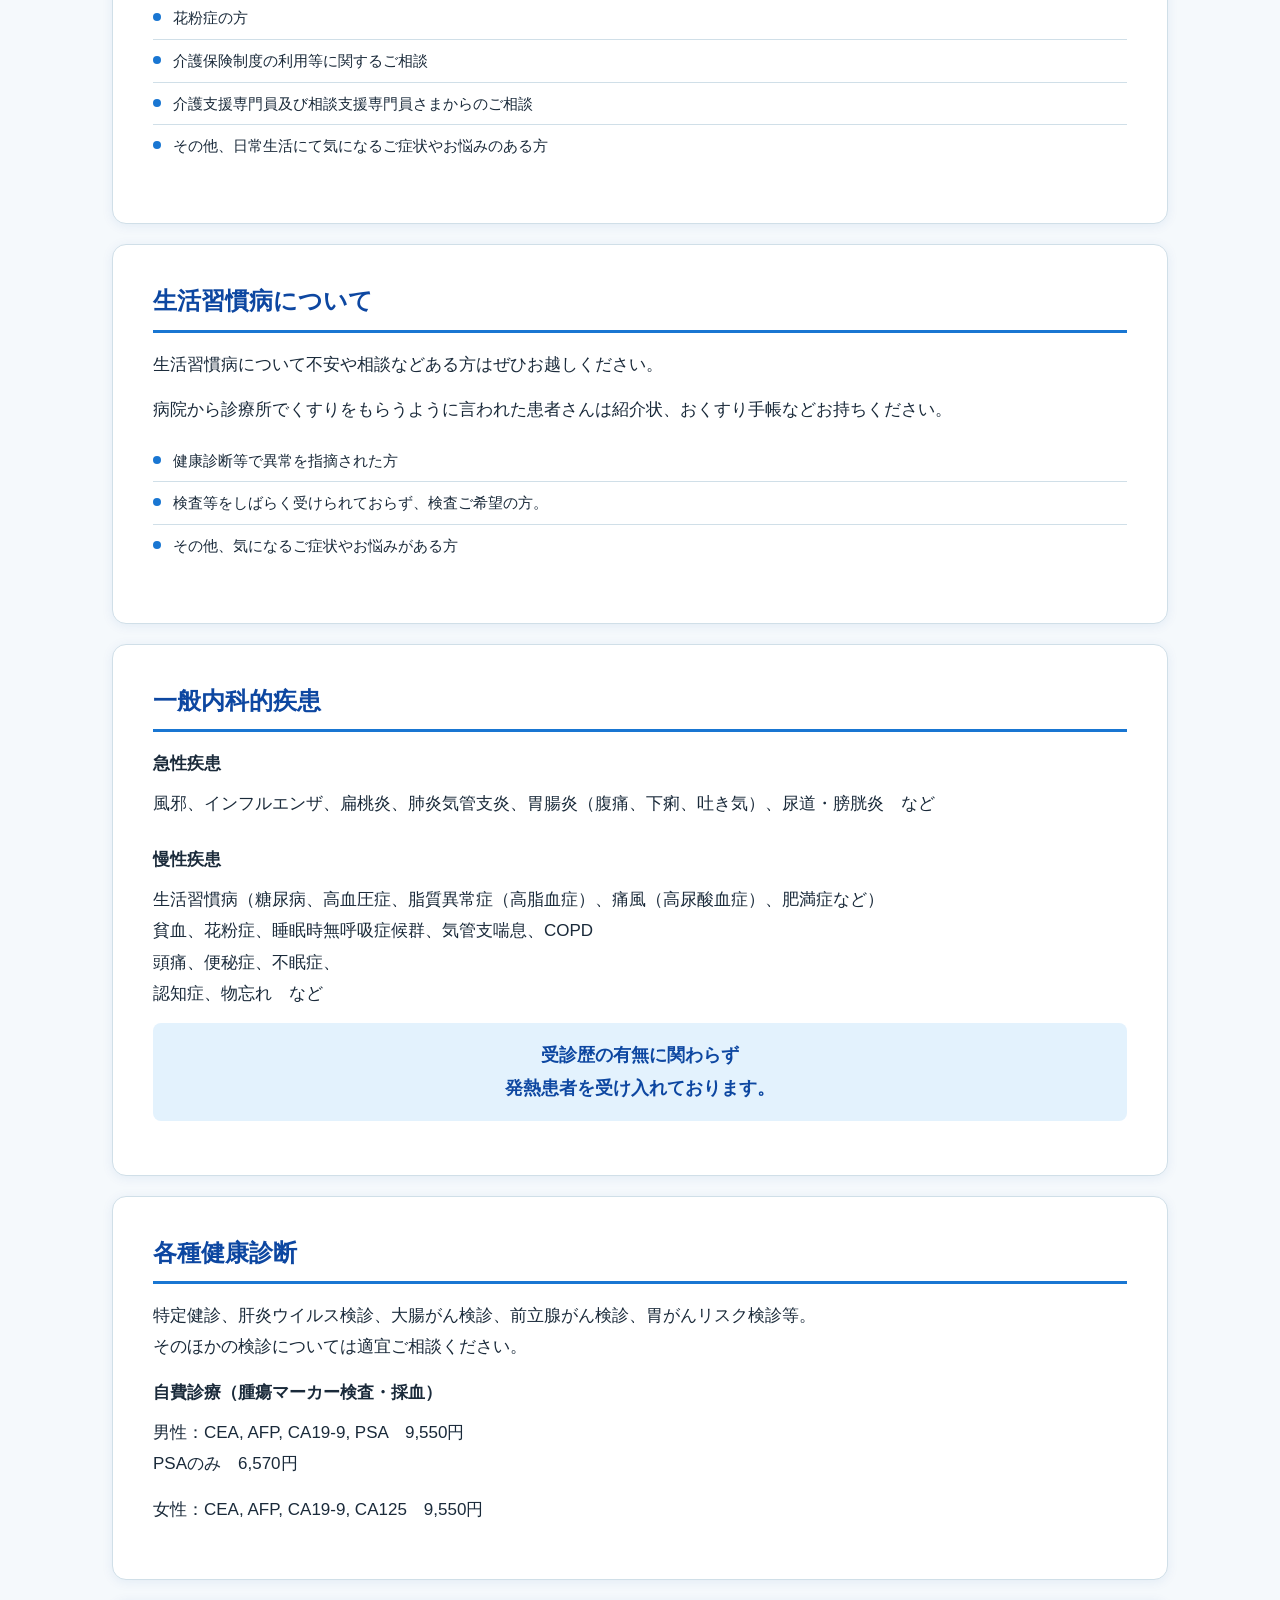
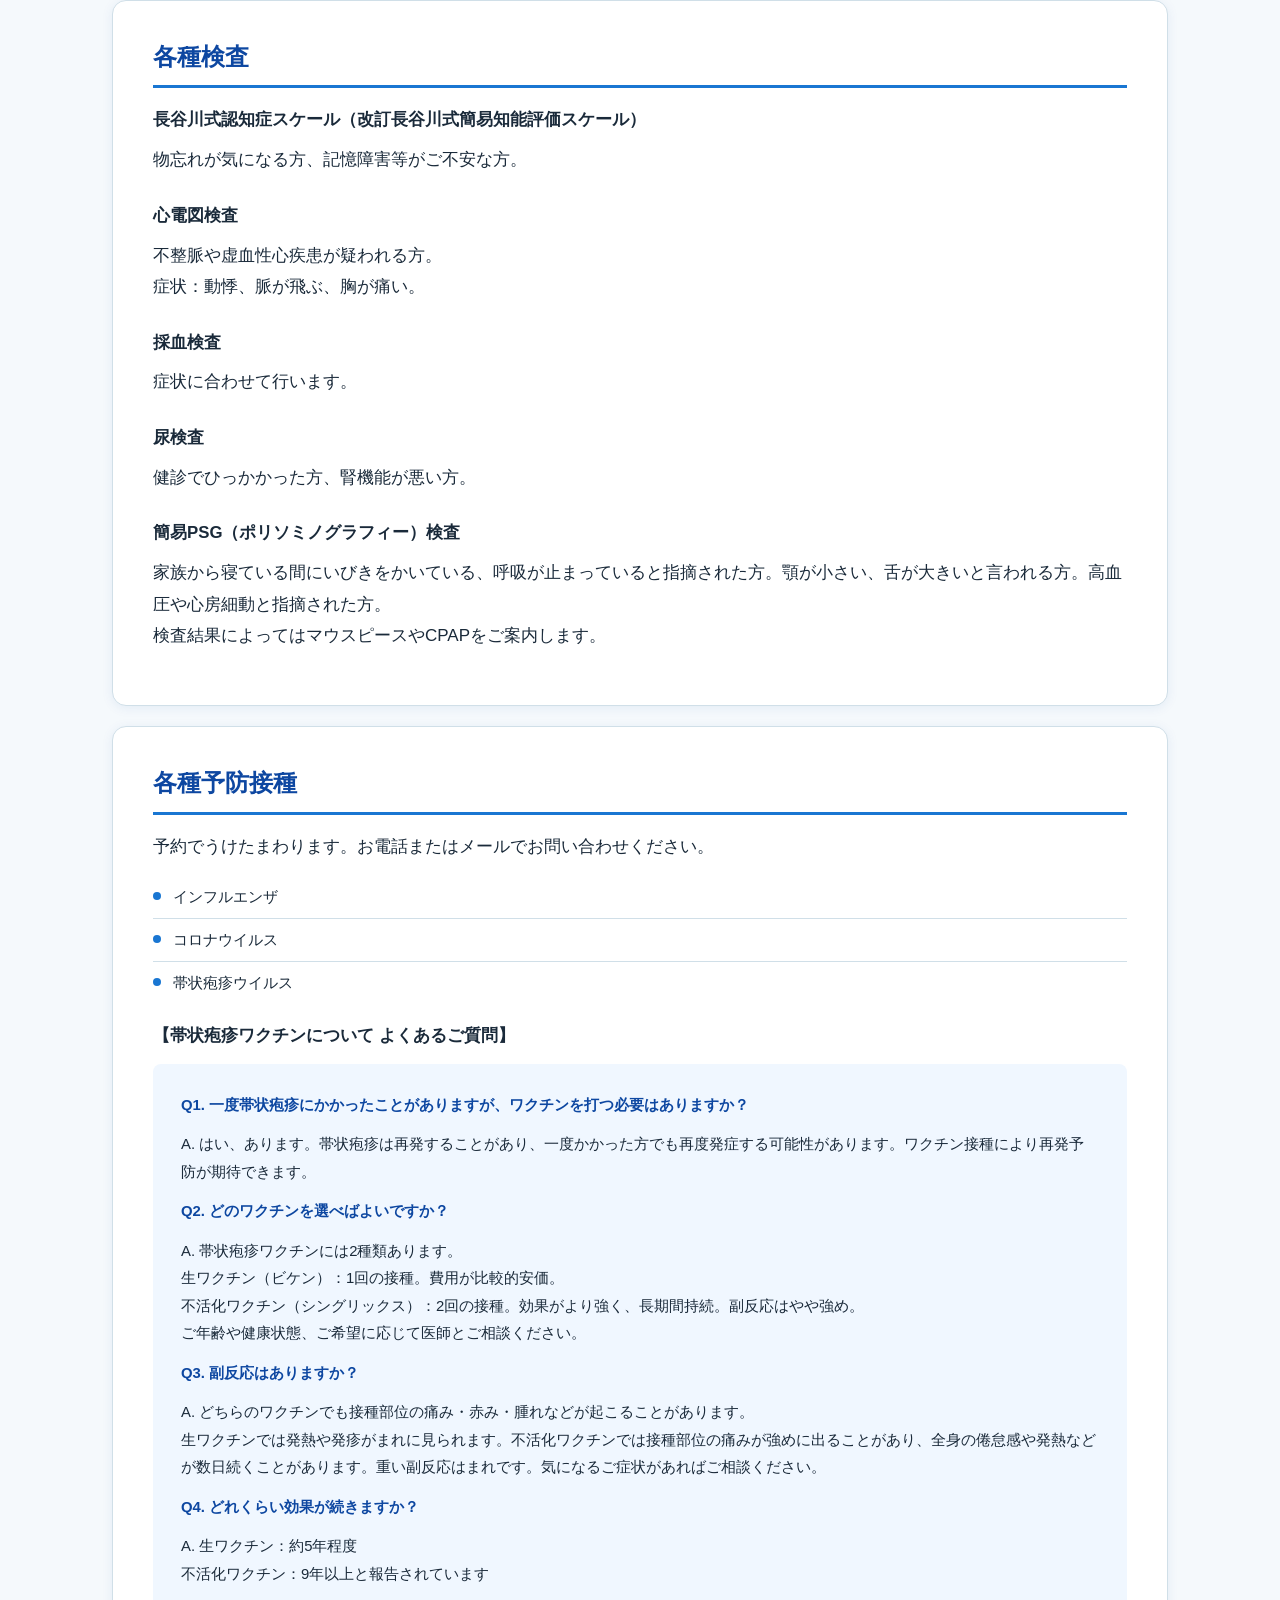
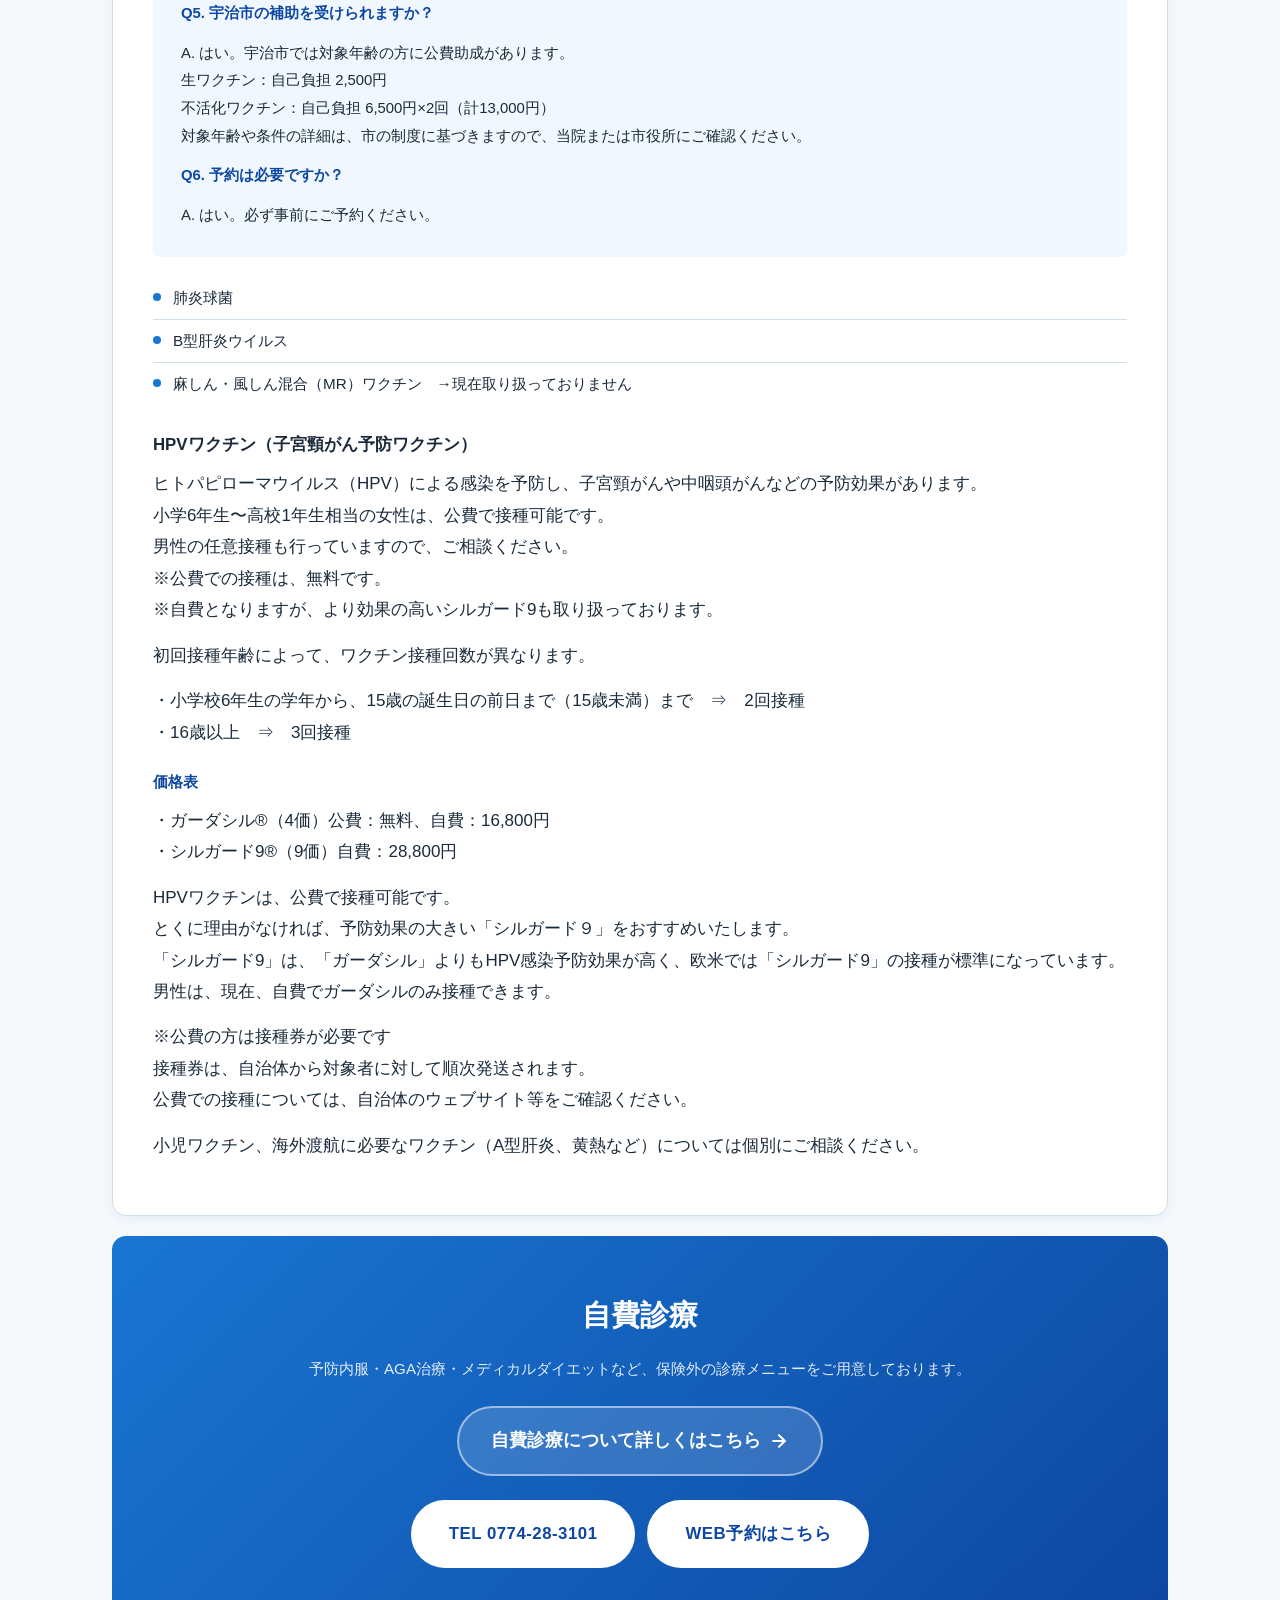
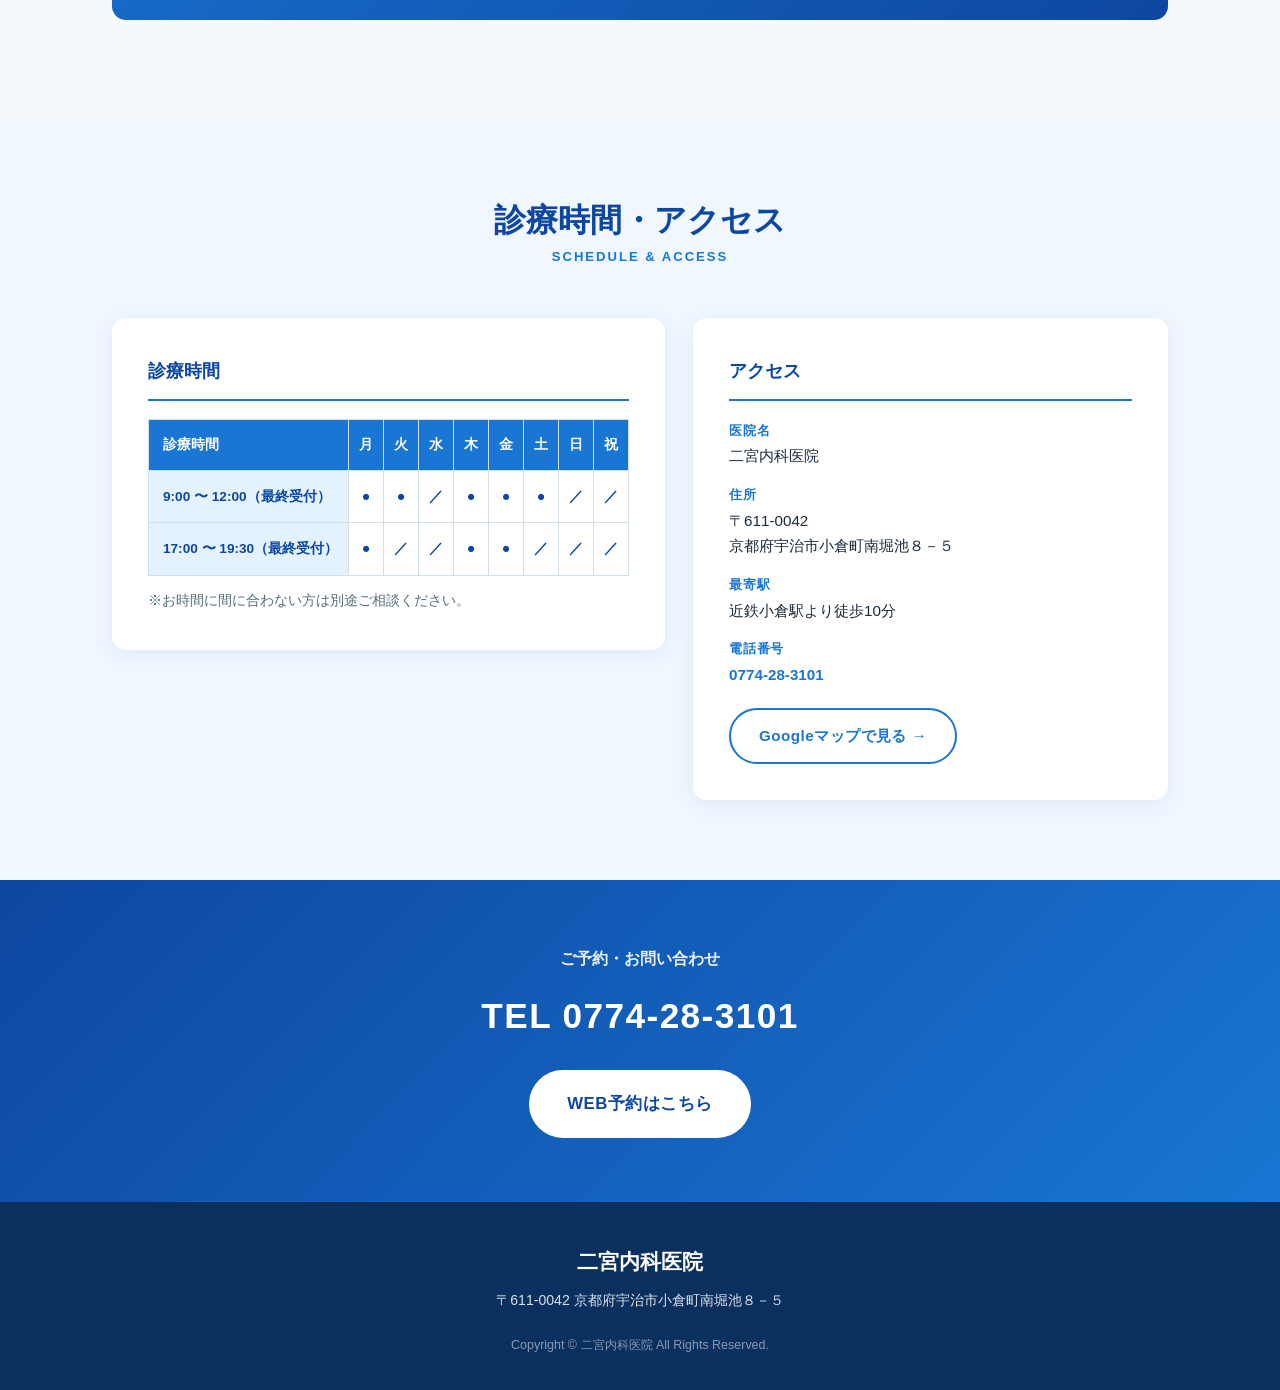
==== commit 05cae76d: "お知らせ動的反映機能・文字の拡大縮小・スクロール時の揺れ解消" ====
--- a/index.html
+++ b/index.html
@@ -31,7 +31,7 @@
       </div>
     </div>
 
-    <!-- 2段目: ロゴ -->
+    <!-- 2段目: ロゴ + 文字サイズ -->
     <div class="brandbar">
       <div class="brandbar__inner">
         <a class="brandbar__logo" href="index.html">
@@ -43,6 +43,12 @@
             <span class="brandbar__sub">NINOMIYA INTERNAL MEDICINE CLINIC</span>
           </span>
         </a>
+        <div class="fontsize" id="fontsizeCtrl" aria-label="文字サイズ変更">
+          <span class="fontsize__label">文字サイズ</span>
+          <button class="fontsize__btn is-active" data-size="normal" aria-label="標準">標準</button>
+          <button class="fontsize__btn" data-size="large" aria-label="大">大</button>
+          <button class="fontsize__btn" data-size="xlarge" aria-label="特大">特大</button>
+        </div>
       </div>
     </div>
 
@@ -133,21 +139,9 @@
           <h2 class="section__title">お知らせ</h2>
           <span class="section__title-en">news</span>
         </div>
-        <ul class="news-list">
-          <li class="news-item">
-            <time class="news-item__date" datetime="2026-05-01">2026.05.01</time>
-            <span class="news-item__badge">お知らせ</span>
-            <p class="news-item__text">ホームページをリニューアルしました。</p>
-          </li>
-          <li class="news-item">
-            <time class="news-item__date" datetime="2026-04-01">2026.04.01</time>
-            <span class="news-item__badge">診療</span>
-            <p class="news-item__text">各種予防接種を随時受け付けております。お電話にてご予約ください。</p>
-          </li>
-          <li class="news-item">
-            <time class="news-item__date" datetime="2026-03-15">2026.03.15</time>
-            <span class="news-item__badge">お知らせ</span>
-            <p class="news-item__text">自費診療（予防内服・AGA治療・メディカルダイエットなど）のご案内ページを公開しました。</p>
+        <ul class="news-list" id="newsList">
+          <li class="news-item news-item--loading">
+            <p class="news-item__text">読み込み中...</p>
           </li>
         </ul>
       </div>
@@ -488,6 +482,82 @@
         if (mobileMenu.classList.contains('is-open')) toggleMenu();
       });
     });
+
+    (function() {
+      var ctrl = document.getElementById('fontsizeCtrl');
+      var saved = localStorage.getItem('fontSize') || 'normal';
+      if (saved === 'small' || saved === 'medium') saved = 'normal';
+
+      function applySize(size) {
+        document.documentElement.classList.remove('fs-normal', 'fs-large', 'fs-xlarge');
+        document.documentElement.classList.add('fs-' + size);
+        ctrl.querySelectorAll('.fontsize__btn').forEach(function(b) {
+          b.classList.toggle('is-active', b.getAttribute('data-size') === size);
+        });
+        localStorage.setItem('fontSize', size);
+      }
+
+      applySize(saved);
+
+      ctrl.addEventListener('click', function(e) {
+        var btn = e.target.closest('.fontsize__btn');
+        if (!btn) return;
+        applySize(btn.getAttribute('data-size'));
+      });
+    })();
+
+    (function() {
+      var list = document.getElementById('newsList');
+      var API = 'https://ninomiya-clinic.microcms.io/api/v1/news';
+      var KEY = 'hFBZemGlAksmqkQSGYzJ08sM2fnPqhrfJMN9';
+
+      function formatDate(iso) {
+        var d = new Date(iso);
+        var y = d.getFullYear();
+        var m = ('0' + (d.getMonth() + 1)).slice(-2);
+        var day = ('0' + d.getDate()).slice(-2);
+        return y + '.' + m + '.' + day;
+      }
+
+      function isoDate(iso) {
+        return iso.slice(0, 10);
+      }
+
+      function escapeHtml(str) {
+        var div = document.createElement('div');
+        div.appendChild(document.createTextNode(str));
+        return div.innerHTML;
+      }
+
+      fetch(API + '?limit=5&orders=-publishedAt', {
+        headers: { 'X-MICROCMS-API-KEY': KEY }
+      })
+      .then(function(res) {
+        if (!res.ok) throw new Error('API error: ' + res.status);
+        return res.json();
+      })
+      .then(function(data) {
+        if (!data.contents || data.contents.length === 0) {
+          list.innerHTML = '<li class="news-item"><p class="news-item__text">現在お知らせはありません</p></li>';
+          return;
+        }
+        var html = '';
+        data.contents.forEach(function(item) {
+          var date = item.publishedAt || item.createdAt;
+          var category = (item.category && item.category.name) ? item.category.name : 'お知らせ';
+          var title = item.title || '';
+          html += '<li class="news-item">'
+            + '<time class="news-item__date" datetime="' + isoDate(date) + '">' + formatDate(date) + '</time>'
+            + '<span class="news-item__badge">' + escapeHtml(category) + '</span>'
+            + '<p class="news-item__text">' + escapeHtml(title) + '</p>'
+            + '</li>';
+        });
+        list.innerHTML = html;
+      })
+      .catch(function() {
+        list.innerHTML = '<li class="news-item"><p class="news-item__text">現在お知らせはありません</p></li>';
+      });
+    })();
   </script>
 </body>
 </html>
--- a/style.css
+++ b/style.css
@@ -37,14 +37,16 @@
 html {
   scroll-behavior: smooth;
   scroll-padding-top: calc(var(--banner-h) + var(--header-h) + 16px);
+  overflow-x: hidden;
 }
 
 body {
   font-family: var(--font);
-  font-size: 17px;
+  font-size: 1.0625rem;
   line-height: 1.9;
   color: var(--c-text);
   background: var(--c-bg);
+  overflow-x: hidden;
 }
 
 body.no-scroll {
@@ -99,7 +101,7 @@
 .topbar {
   background: var(--c-primary-dark);
   color: rgba(255, 255, 255, 0.92);
-  font-size: 0.78rem;
+  font-size: 12.5px;
   line-height: 1.4;
 }
 
@@ -134,7 +136,7 @@
   display: inline-flex;
   align-items: center;
   padding: 3px 12px;
-  font-size: 0.72rem;
+  font-size: 11.5px;
   font-weight: 700;
   color: var(--c-primary-dark);
   background: #fff;
@@ -152,19 +154,20 @@
   display: flex;
   align-items: center;
   gap: 12px;
-  flex-shrink: 0;
+  flex-shrink: 1;
+  min-width: 0;
 }
 
 .topbar__holiday {
   white-space: nowrap;
-  font-size: 0.75rem;
+  font-size: 12px;
 }
 
 .topbar__schedule-btn {
   display: inline-flex;
   align-items: center;
   padding: 3px 14px;
-  font-size: 0.72rem;
+  font-size: 11.5px;
   font-weight: 700;
   color: var(--c-white);
   background: var(--c-primary);
@@ -182,7 +185,7 @@
   display: inline-flex;
   align-items: center;
   gap: 5px;
-  font-size: 1.05rem;
+  font-size: 16.8px;
   font-weight: 800;
   color: var(--c-white);
   text-decoration: none;
@@ -228,7 +231,7 @@
 
 .brandbar__name {
   display: block;
-  font-size: clamp(1.2rem, 2.8vw, 1.6rem);
+  font-size: clamp(19.2px, 2.8vw, 25.6px);
   font-weight: 900;
   color: var(--c-primary-dark);
   letter-spacing: 0.06em;
@@ -237,11 +240,95 @@
 
 .brandbar__sub {
   display: block;
-  font-size: 0.65rem;
+  font-size: 10.4px;
   font-weight: 600;
   color: var(--c-text-muted);
   letter-spacing: 0.12em;
   margin-top: 2px;
+}
+
+/* ----- 文字サイズ切替 ----- */
+.fontsize {
+  display: flex;
+  align-items: center;
+  gap: 6px;
+  margin-left: auto;
+  flex-shrink: 0;
+}
+
+.fontsize__label {
+  font-size: 11.5px;
+  font-weight: 700;
+  color: var(--c-text-muted);
+  white-space: nowrap;
+  margin-right: 2px;
+}
+
+.fontsize__btn {
+  display: inline-flex;
+  align-items: center;
+  justify-content: center;
+  min-width: 38px;
+  height: 30px;
+  padding: 0 8px;
+  font-family: inherit;
+  font-size: 11.5px;
+  font-weight: 700;
+  color: var(--c-primary-dark);
+  background: var(--c-primary-light);
+  border: 1px solid var(--c-border);
+  border-radius: 4px;
+  cursor: pointer;
+  transition: background 0.2s, color 0.2s, border-color 0.2s;
+  line-height: 1;
+}
+
+.fontsize__btn:hover {
+  background: #c8dff5;
+}
+
+.fontsize__btn.is-active {
+  color: var(--c-white);
+  background: var(--c-primary);
+  border-color: var(--c-primary);
+}
+
+/* ========== 文字サイズ切替 ========== */
+html.fs-large {
+  font-size: 20.8px;
+}
+
+html.fs-xlarge {
+  font-size: 25.6px;
+}
+
+/* ナビ・操作UIだけpx固定（レイアウト維持） */
+.header,
+.topbar,
+.brandbar,
+.gnav,
+.hamburger,
+.mobile-menu,
+.demo-banner,
+.mobile-cta,
+.fontsize {
+  font-size: 16px;
+}
+
+/* テーブルは控えめに拡大（はみ出し防止） */
+html.fs-large .schedule-table {
+  font-size: 15px;
+}
+html.fs-xlarge .schedule-table {
+  font-size: 16px;
+}
+html.fs-large .schedule-table thead th,
+html.fs-large .schedule-table tbody th {
+  font-size: 14px;
+}
+html.fs-xlarge .schedule-table thead th,
+html.fs-xlarge .schedule-table tbody th {
+  font-size: 15px;
 }
 
 /* ----- 3段目: グローバルナビ ----- */
@@ -308,7 +395,7 @@
 }
 
 .gnav__label {
-  font-size: 0.78rem;
+  font-size: 12.5px;
   letter-spacing: 0.04em;
   white-space: nowrap;
 }
@@ -402,7 +489,7 @@
 .mobile-menu li a {
   display: block;
   padding: 18px 4px;
-  font-size: 1.08rem;
+  font-size: 17.3px;
   font-weight: 700;
   color: var(--c-text);
 }
@@ -417,7 +504,7 @@
   padding: 16px;
   text-align: center;
   font-weight: 800;
-  font-size: 1.05rem;
+  font-size: 16.8px;
   color: var(--c-white) !important;
   background: var(--c-primary);
   border-radius: var(--radius-sm);
@@ -434,7 +521,7 @@
   padding: 16px;
   text-align: center;
   font-weight: 700;
-  font-size: 1.05rem;
+  font-size: 16.8px;
   color: var(--c-primary-dark) !important;
   background: var(--c-primary-light);
   border-radius: var(--radius-sm);
@@ -1147,7 +1234,7 @@
   }
 
   body {
-    font-size: 15px;
+    font-size: 0.9375rem;
     line-height: 1.85;
   }
 
@@ -1167,6 +1254,17 @@
   .brandbar__icon svg {
     width: 30px;
     height: 30px;
+  }
+
+  .fontsize__label {
+    display: none;
+  }
+
+  .fontsize__btn {
+    min-width: 32px;
+    height: 26px;
+    font-size: 10.5px;
+    padding: 0 5px;
   }
 
   /* ヒーロー */
@@ -1319,7 +1417,7 @@
     align-items: center;
     justify-content: center;
     padding: 13px 10px;
-    font-size: 0.9rem;
+    font-size: 14.4px;
     font-weight: 800;
     border-radius: var(--radius-sm);
     text-decoration: none;
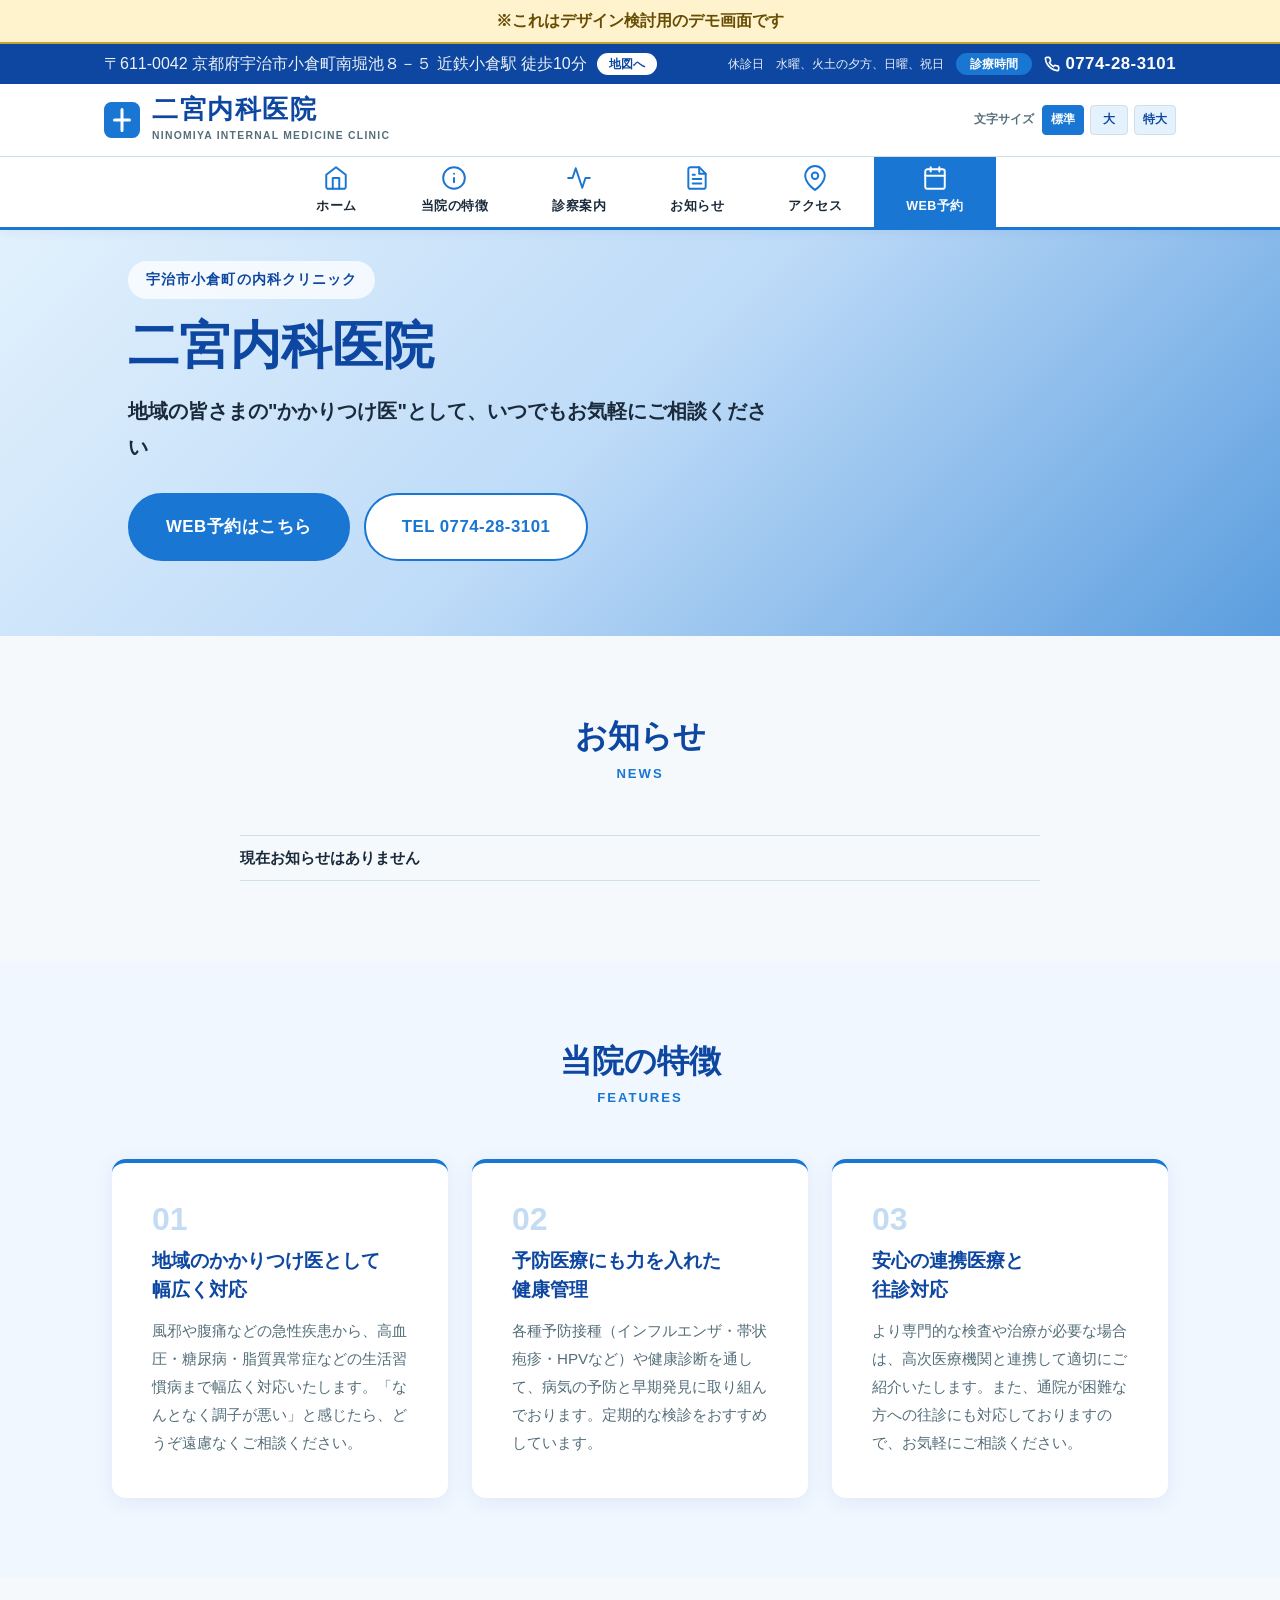
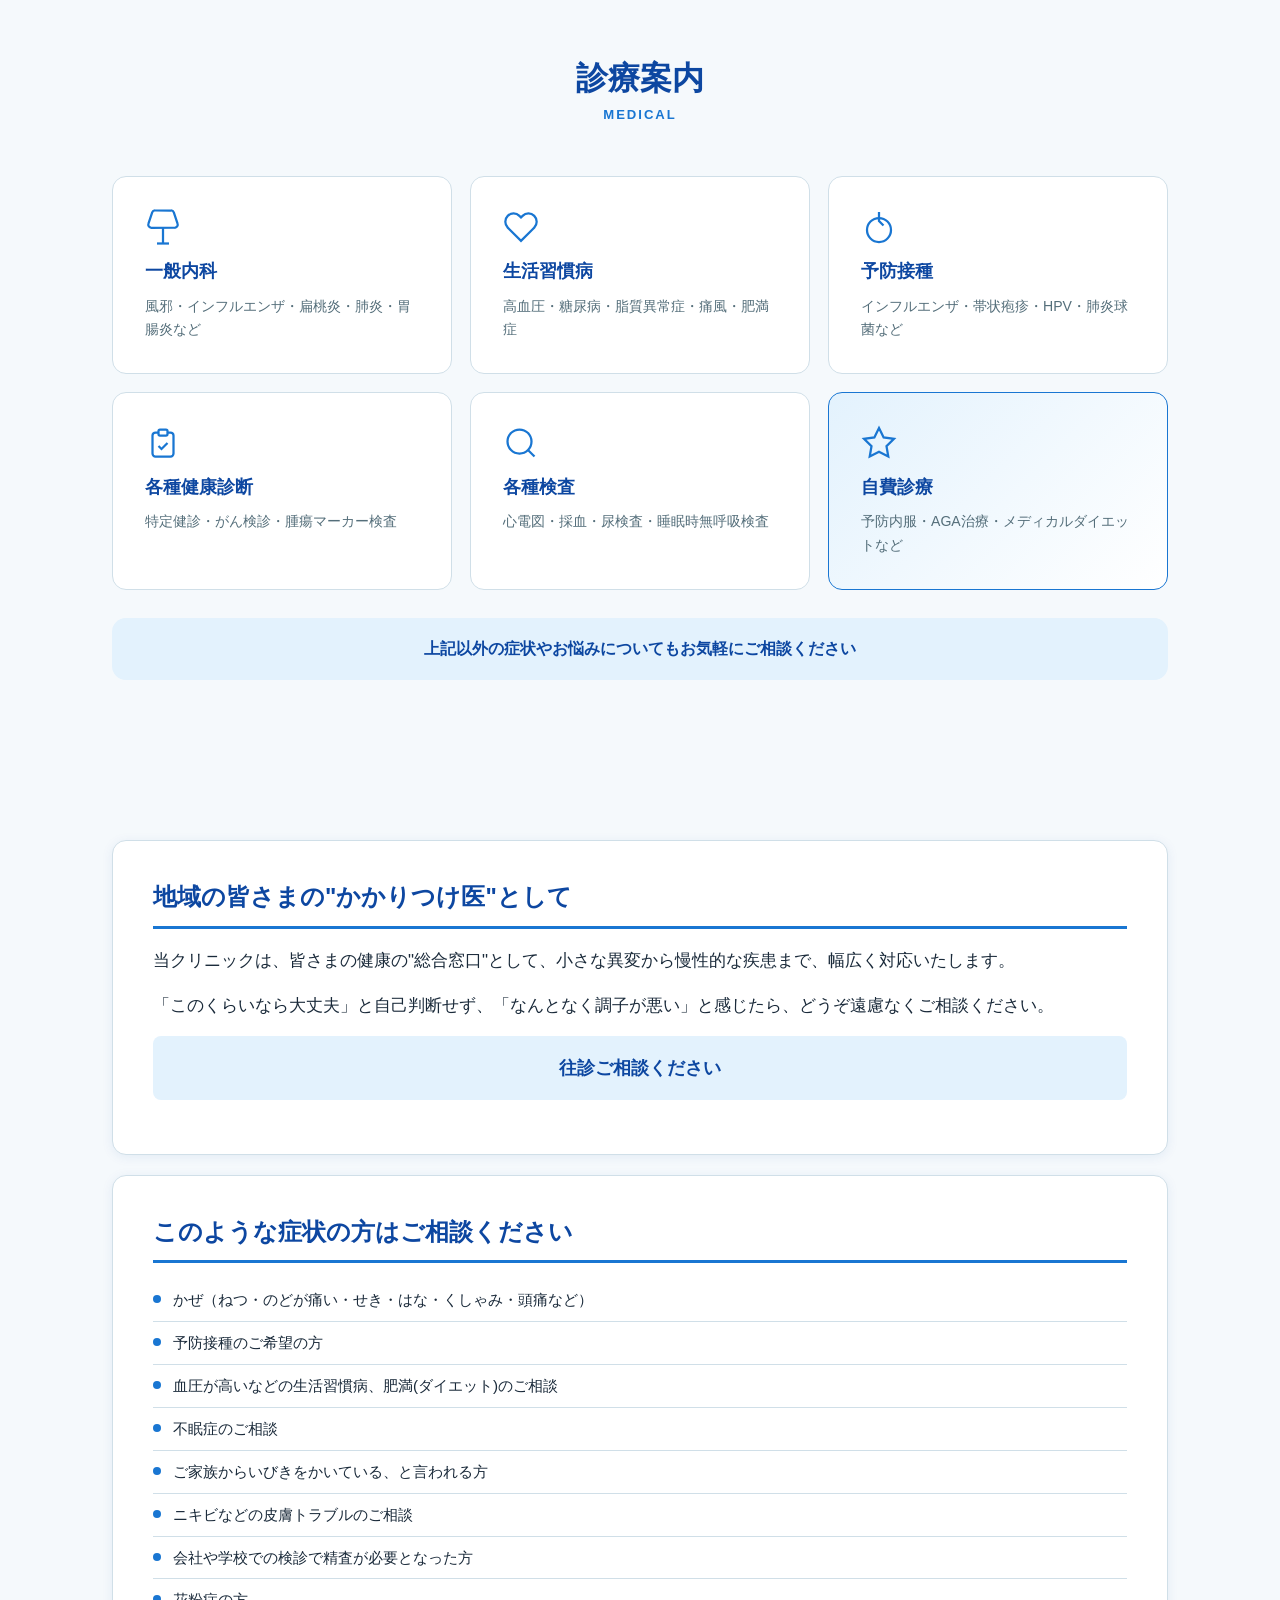
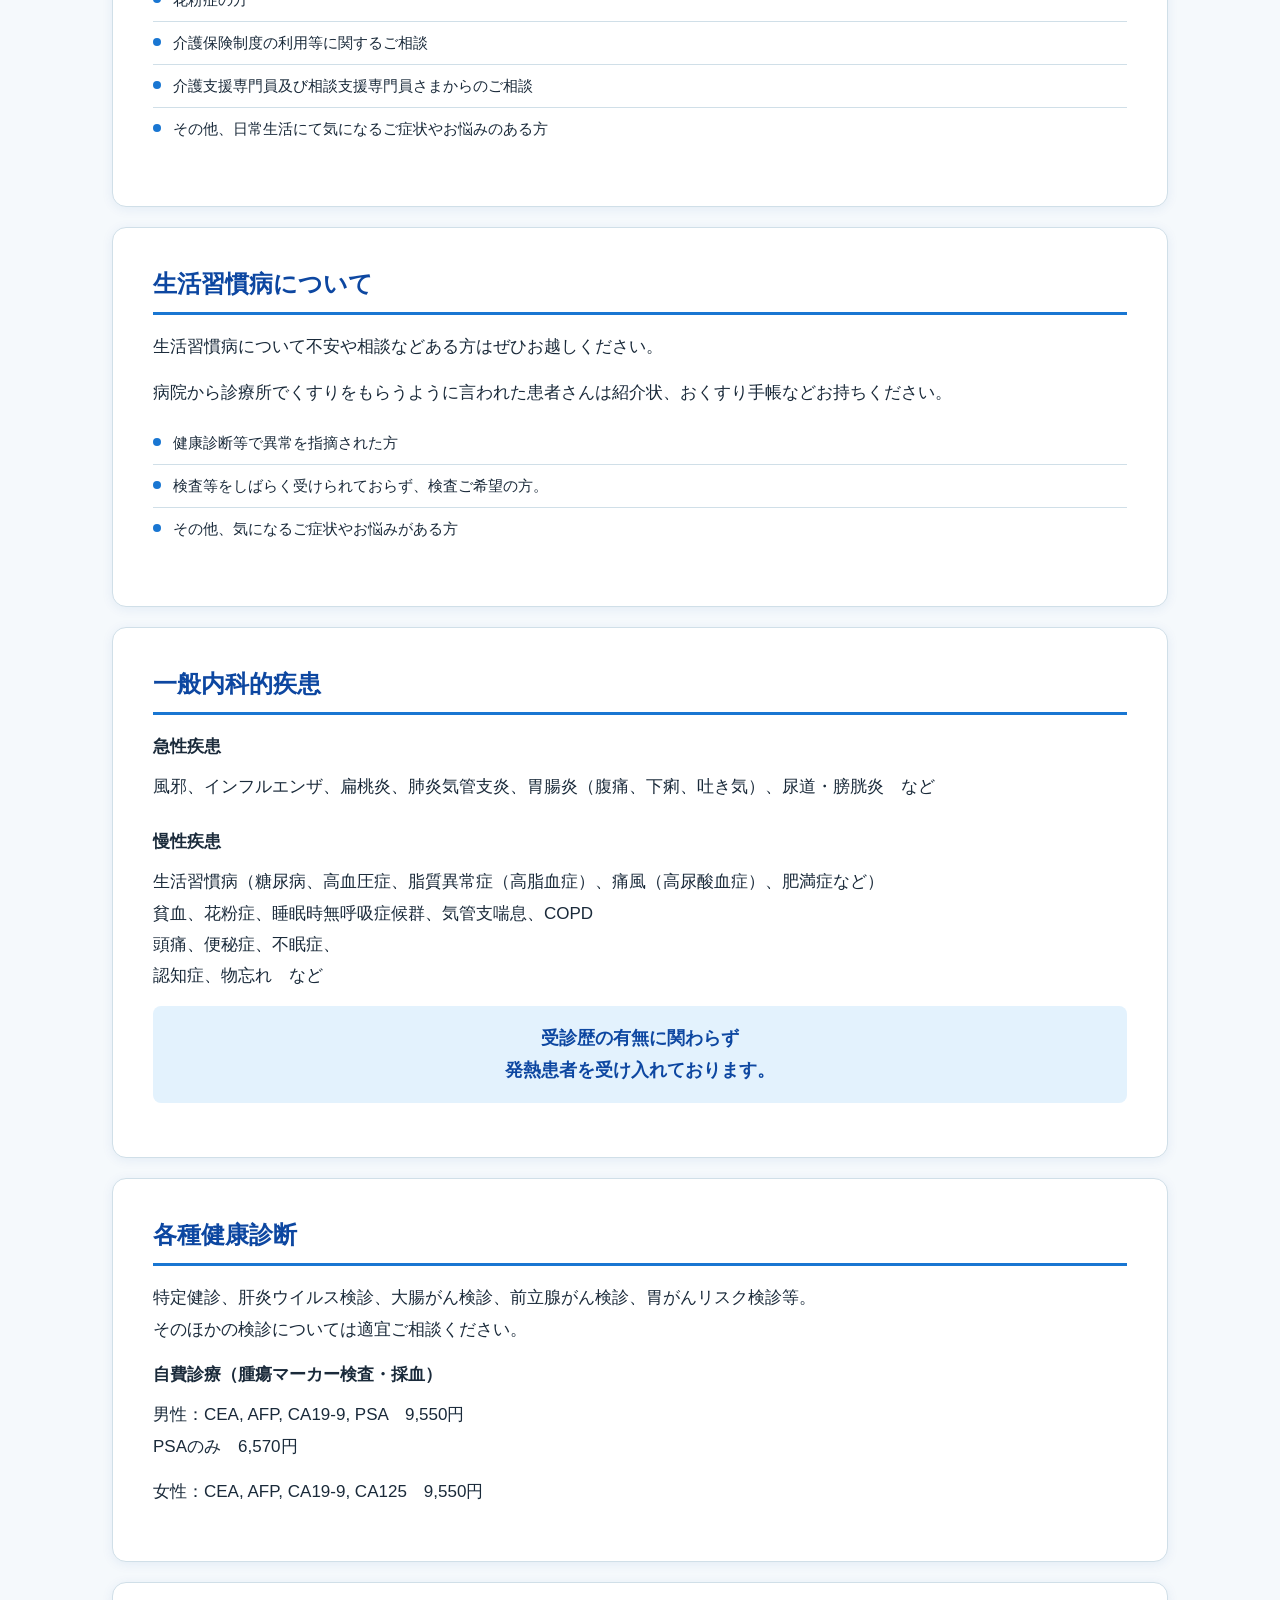
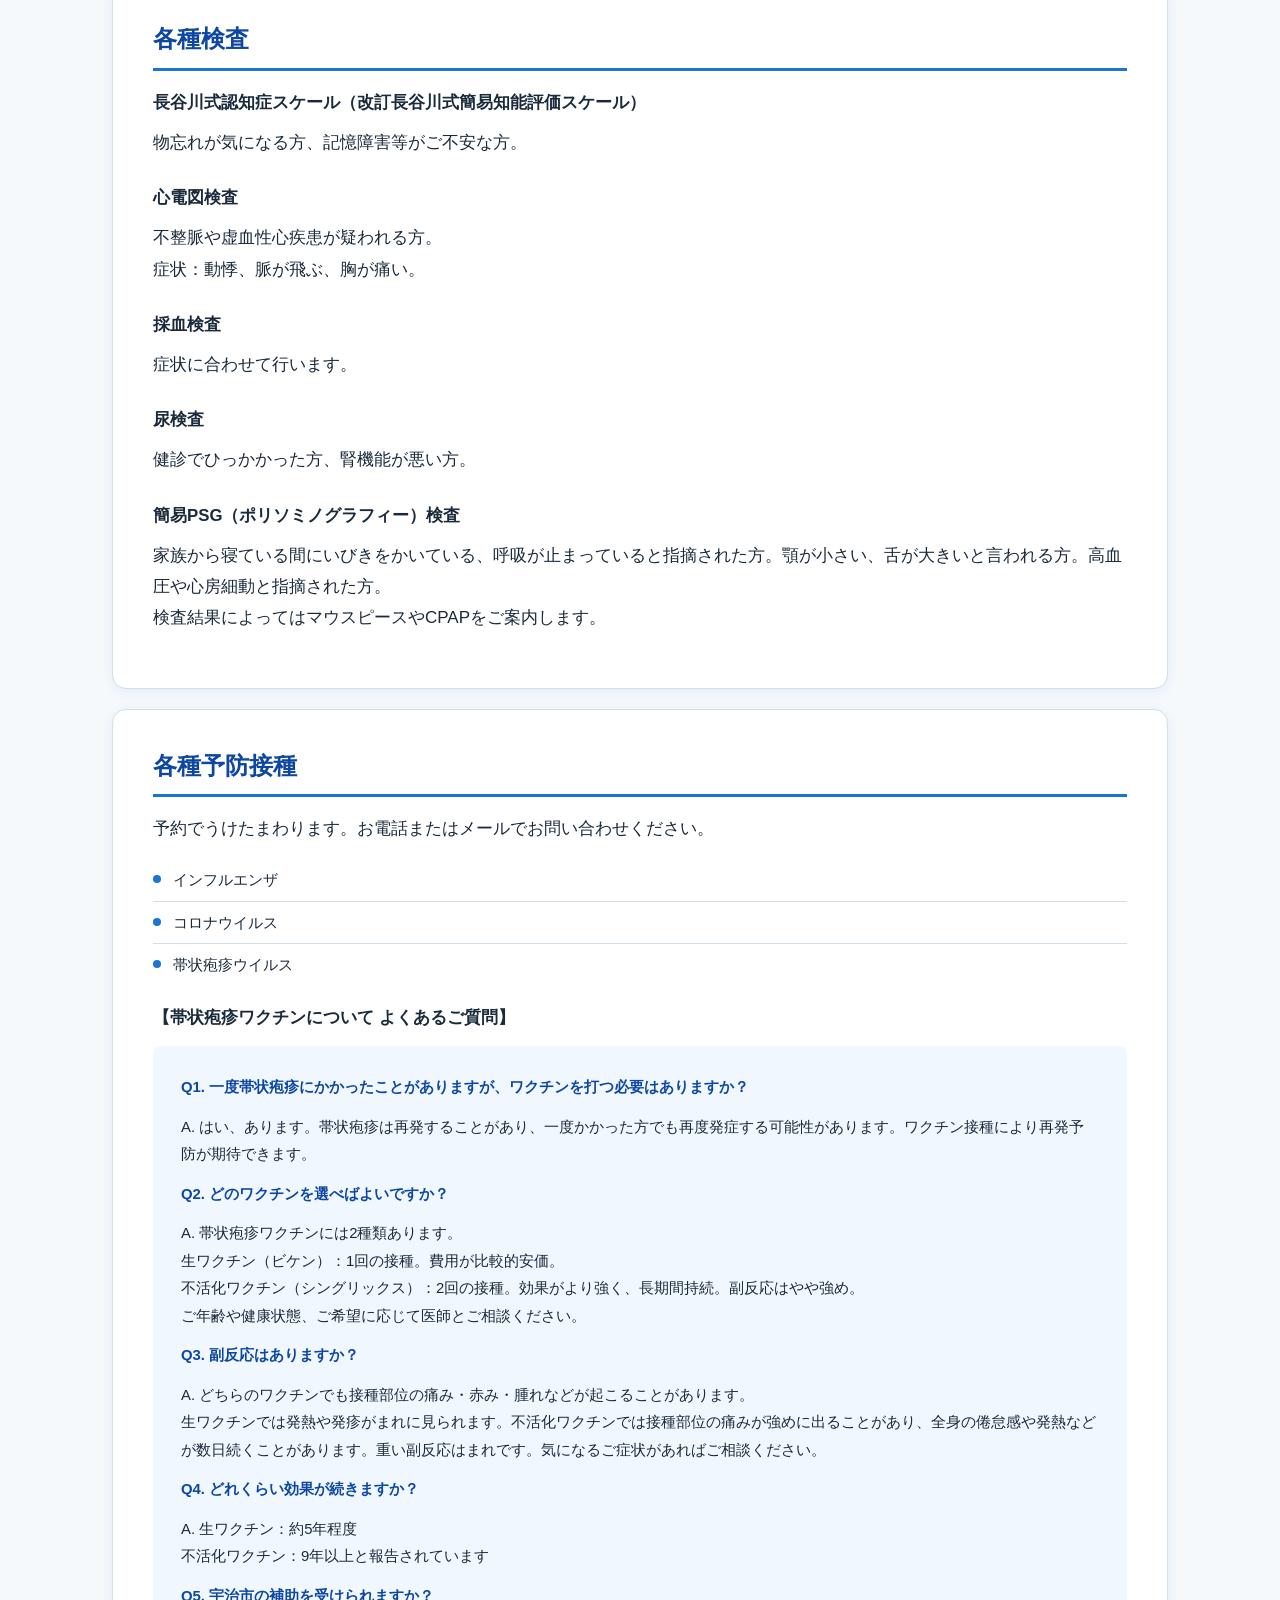
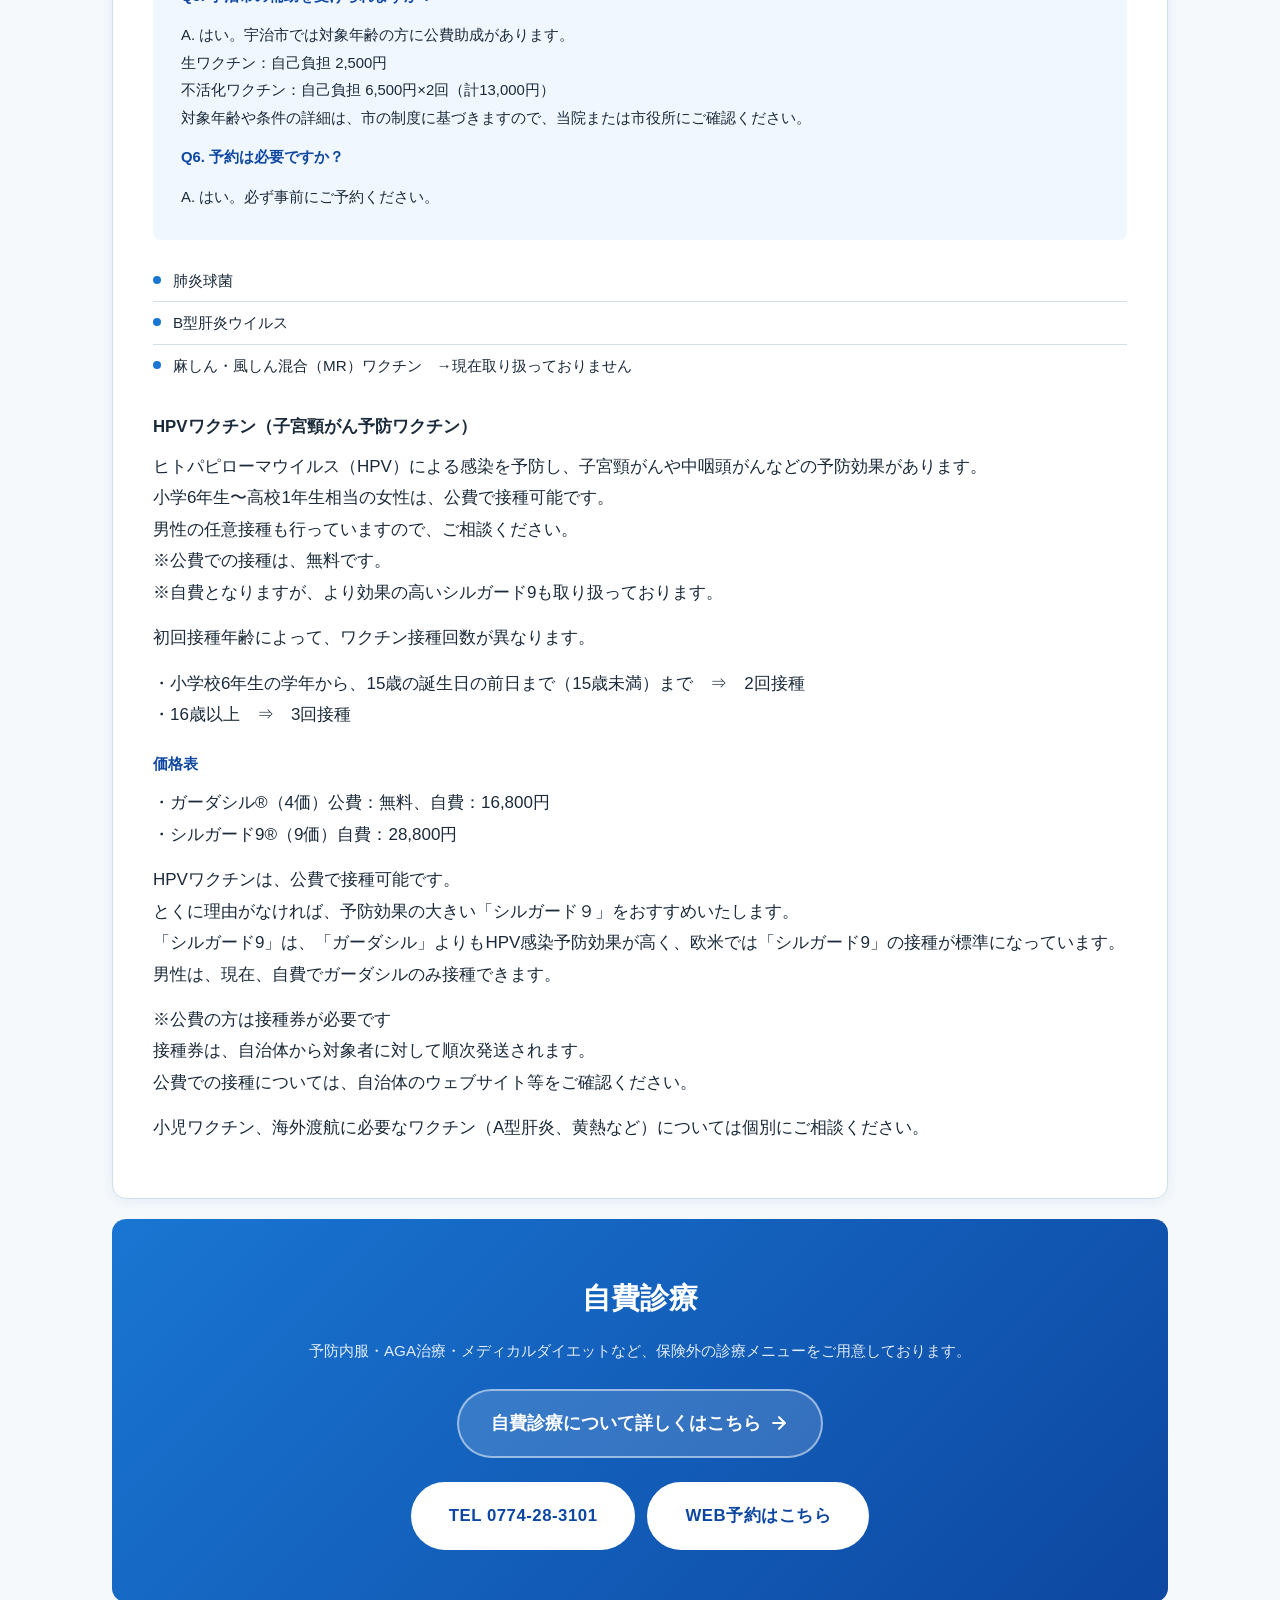
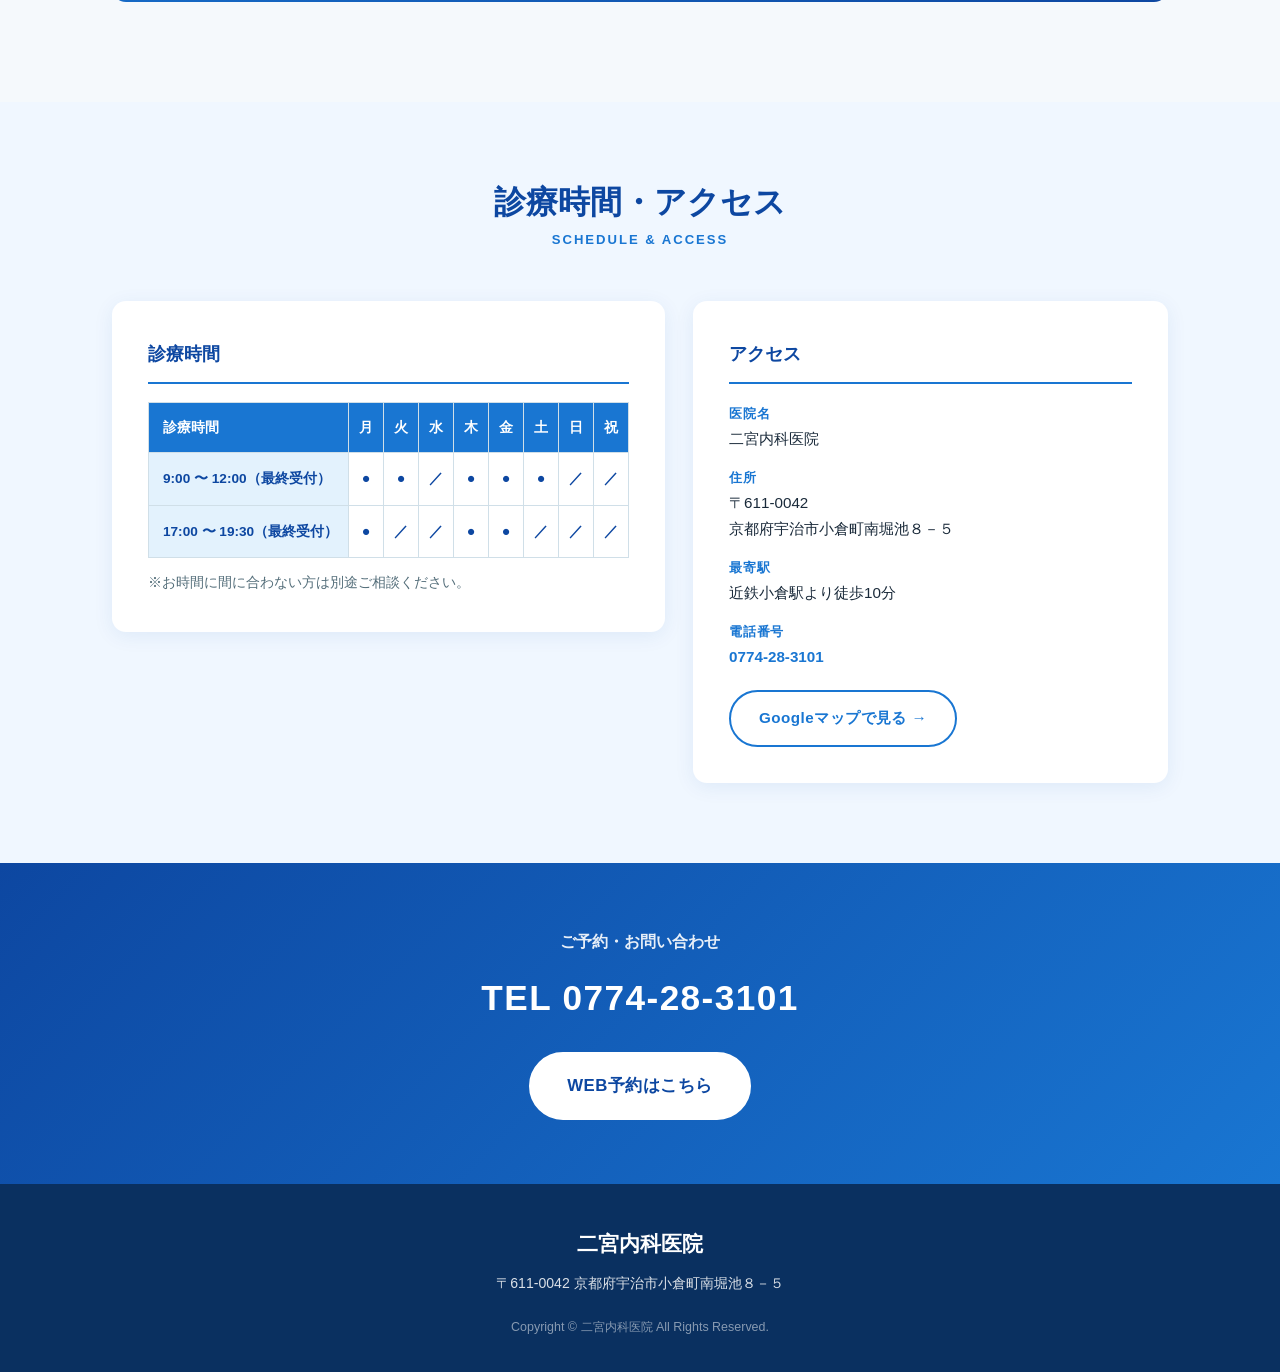
==== commit 80b40367: "お知らせのAPI更新・折り畳み機能" ====
--- a/index.html
+++ b/index.html
@@ -529,6 +529,31 @@
         return div.innerHTML;
       }
 
+      function sanitizeHtml(html) {
+        var tmp = document.createElement('div');
+        tmp.innerHTML = html;
+        tmp.querySelectorAll('script,style,iframe,object,embed').forEach(function(el) { el.remove(); });
+        return tmp.innerHTML;
+      }
+
+      function toggleAccordion(li) {
+        var body = li.querySelector('.news-item__body');
+        if (!body) return;
+        var isOpen = li.classList.contains('is-expanded');
+        if (isOpen) {
+          body.style.maxHeight = body.scrollHeight + 'px';
+          requestAnimationFrame(function() { body.style.maxHeight = '0'; });
+          li.classList.remove('is-expanded');
+        } else {
+          body.style.maxHeight = body.scrollHeight + 'px';
+          li.classList.add('is-expanded');
+          body.addEventListener('transitionend', function handler() {
+            if (li.classList.contains('is-expanded')) body.style.maxHeight = 'none';
+            body.removeEventListener('transitionend', handler);
+          });
+        }
+      }
+
       fetch(API + '?limit=5&orders=-publishedAt', {
         headers: { 'X-MICROCMS-API-KEY': KEY }
       })
@@ -541,18 +566,43 @@
           list.innerHTML = '<li class="news-item"><p class="news-item__text">現在お知らせはありません</p></li>';
           return;
         }
-        var html = '';
+
+        list.innerHTML = '';
+
         data.contents.forEach(function(item) {
           var date = item.publishedAt || item.createdAt;
           var category = (item.category && item.category.name) ? item.category.name : 'お知らせ';
           var title = item.title || '';
-          html += '<li class="news-item">'
-            + '<time class="news-item__date" datetime="' + isoDate(date) + '">' + formatDate(date) + '</time>'
+          var content = item.content || '';
+          var hasContent = content.trim().length > 0;
+
+          var li = document.createElement('li');
+          li.className = 'news-item' + (hasContent ? ' news-item--has-content' : '');
+
+          var header = document.createElement('div');
+          header.className = 'news-item__header';
+          header.innerHTML =
+            '<time class="news-item__date" datetime="' + isoDate(date) + '">' + formatDate(date) + '</time>'
             + '<span class="news-item__badge">' + escapeHtml(category) + '</span>'
-            + '<p class="news-item__text">' + escapeHtml(title) + '</p>'
-            + '</li>';
+            + '<p class="news-item__text">' + escapeHtml(title)
+            + (hasContent ? ' <span class="news-item__toggle">＋</span>' : '')
+            + '</p>';
+          li.appendChild(header);
+
+          if (hasContent) {
+            var body = document.createElement('div');
+            body.className = 'news-item__body';
+            var inner = document.createElement('div');
+            inner.className = 'news-item__content';
+            inner.innerHTML = sanitizeHtml(content);
+            body.appendChild(inner);
+            li.appendChild(body);
+
+            header.addEventListener('click', function() { toggleAccordion(li); });
+          }
+
+          list.appendChild(li);
         });
-        list.innerHTML = html;
       })
       .catch(function() {
         list.innerHTML = '<li class="news-item"><p class="news-item__text">現在お知らせはありません</p></li>';
--- a/style.css
+++ b/style.css
@@ -311,7 +311,8 @@
 .mobile-menu,
 .demo-banner,
 .mobile-cta,
-.fontsize {
+.fontsize,
+.site-header {
   font-size: 16px;
 }
 
@@ -697,8 +698,8 @@
   display: flex;
   flex-wrap: wrap;
   align-items: baseline;
-  gap: 8px 14px;
-  padding: 18px 0;
+  gap: 6px 12px;
+  padding: 10px 0;
   border-bottom: 1px solid var(--c-border);
 }
 
@@ -727,8 +728,87 @@
 .news-item__text {
   flex: 1 1 100%;
   font-size: 0.95rem;
+  font-weight: 700;
   color: var(--c-text);
+  line-height: 1.6;
+}
+
+.news-item--has-content .news-item__text {
+  display: flex;
+  align-items: baseline;
+  gap: 6px;
+}
+
+/* ----- お知らせアコーディオン ----- */
+.news-item--has-content {
+  cursor: pointer;
+  transition: background 0.2s;
+}
+
+.news-item--has-content:hover {
+  background: var(--c-primary-pale);
+}
+
+.news-item__header {
+  display: flex;
+  flex-wrap: wrap;
+  align-items: baseline;
+  gap: 3px 10px;
+  width: 100%;
+}
+
+.news-item__toggle {
+  display: inline-block;
+  font-size: 14px;
+  font-weight: 700;
+  color: var(--c-primary);
+  transition: transform 0.3s;
+  line-height: 1;
+  vertical-align: middle;
+  flex-shrink: 0;
+}
+
+.news-item.is-expanded .news-item__toggle {
+  transform: rotate(45deg);
+}
+
+.news-item__body {
+  max-height: 0;
+  overflow: hidden;
+  transition: max-height 0.3s ease;
+}
+
+.news-item.is-expanded .news-item__body {
+  padding-top: 4px;
+}
+
+.news-item__content {
+  background: var(--c-primary-pale);
+  border-radius: var(--radius-sm);
+  padding: 10px 14px;
+  font-size: 0.86rem;
   line-height: 1.7;
+  color: var(--c-text);
+}
+
+.news-item__content p {
+  margin: 0 0 6px;
+}
+
+.news-item__content p:last-child {
+  margin-bottom: 0;
+}
+
+.news-item__content img {
+  max-width: 100%;
+  height: auto;
+  border-radius: var(--radius-sm);
+  margin: 8px 0;
+}
+
+.news-item__content a {
+  color: var(--c-primary);
+  text-decoration: underline;
 }
 
 /* ========== 当院の特徴 ========== */
@@ -1497,7 +1577,7 @@
 }
 
 .site-brand__name {
-  font-size: clamp(1.15rem, 2.5vw, 1.45rem);
+  font-size: clamp(18.4px, 2.5vw, 23.2px);
   font-weight: 800;
   color: var(--c-primary-dark);
   letter-spacing: 0.02em;
@@ -1505,11 +1585,18 @@
 }
 
 .site-brand__tag {
-  font-size: 0.75rem;
+  font-size: 12px;
   color: var(--c-text-muted);
   margin-top: 2px;
 }
 
+.site-header__right {
+  display: flex;
+  flex-wrap: wrap;
+  align-items: center;
+  gap: 12px;
+}
+
 .site-header__actions {
   display: flex;
   flex-wrap: wrap;
@@ -1523,7 +1610,7 @@
   justify-content: center;
   padding: 10px 16px;
   font-weight: 700;
-  font-size: 0.92rem;
+  font-size: 14.7px;
   color: var(--c-primary-dark);
   background: var(--c-primary-light);
   border: 1px solid var(--c-border);
@@ -1541,7 +1628,7 @@
   justify-content: center;
   padding: 10px 20px;
   font-weight: 700;
-  font-size: 0.92rem;
+  font-size: 14.7px;
   color: var(--c-white);
   background: var(--c-primary);
   border: 2px solid var(--c-primary);
@@ -1742,6 +1829,15 @@
     align-items: stretch;
   }
 
+  .site-header__right {
+    flex-direction: column;
+    gap: 8px;
+  }
+
+  .site-header__right .fontsize {
+    justify-content: flex-start;
+  }
+
   .site-header__actions {
     justify-content: stretch;
   }
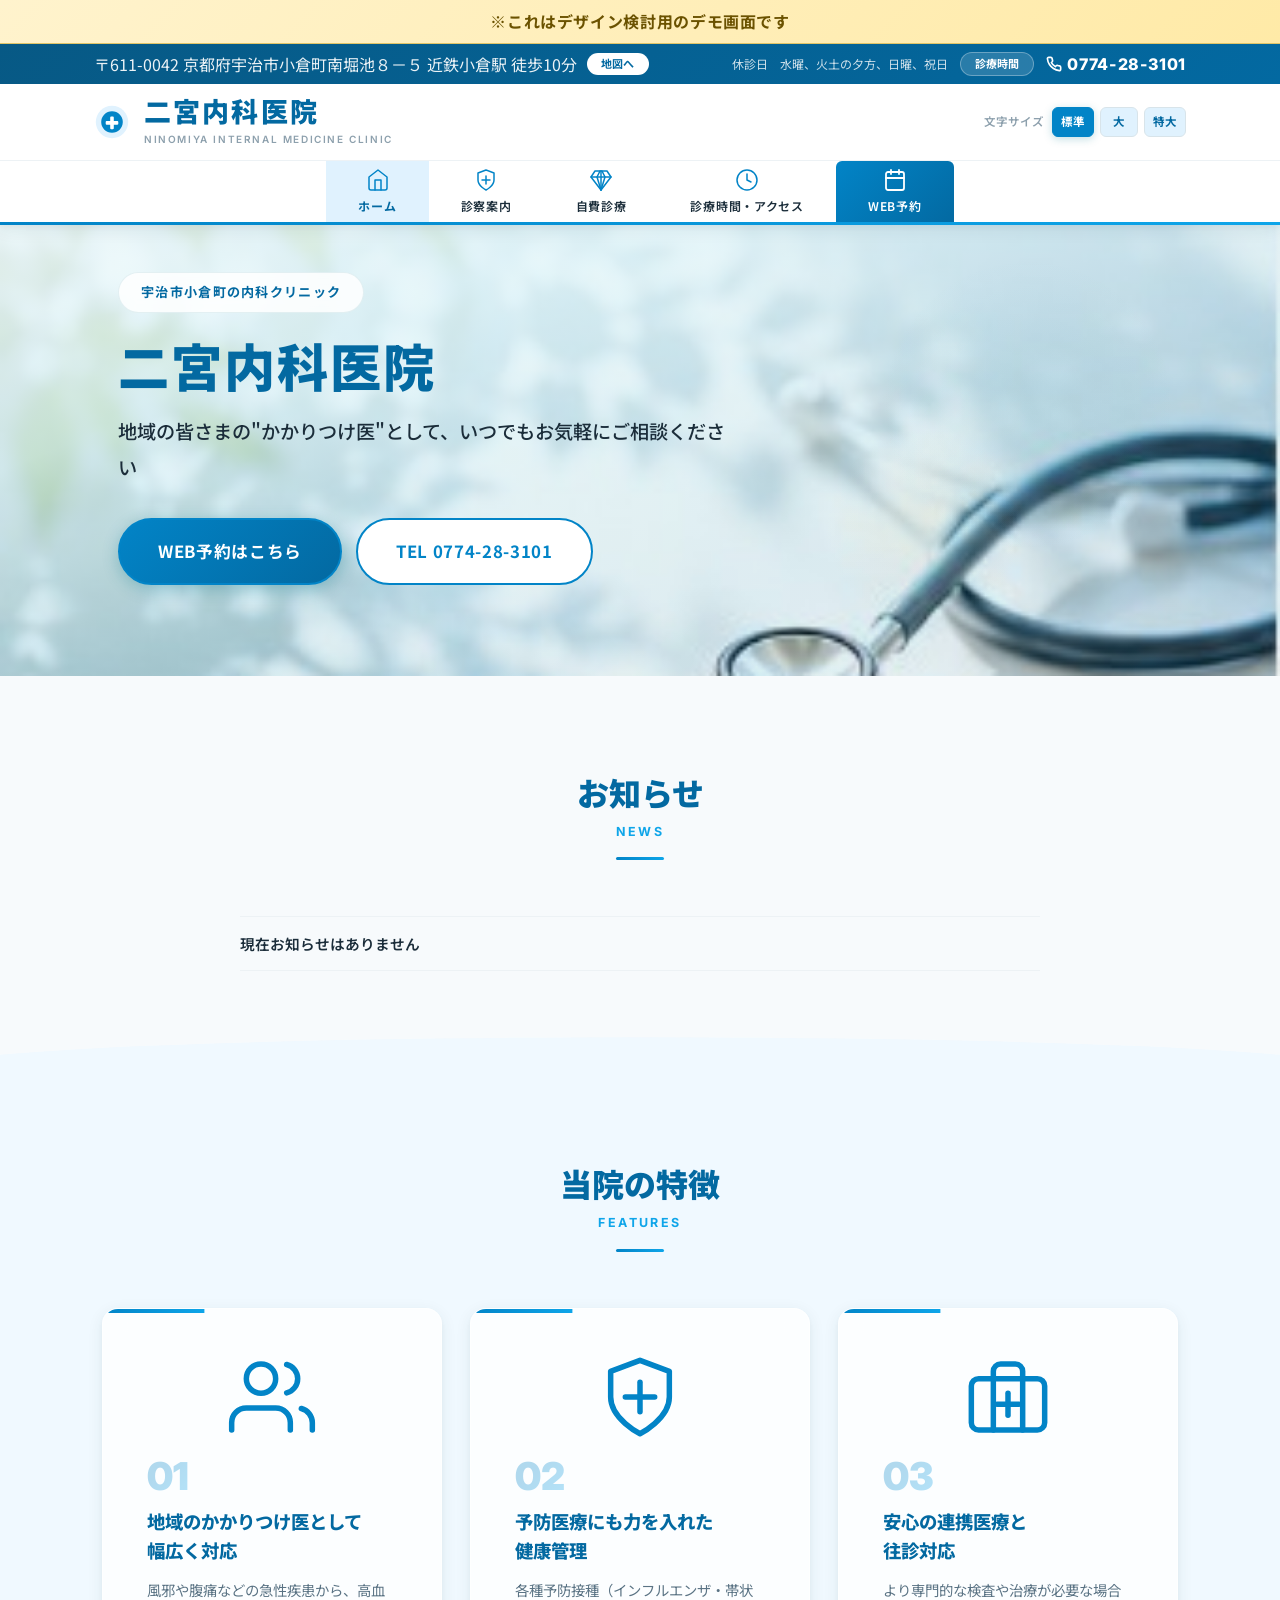
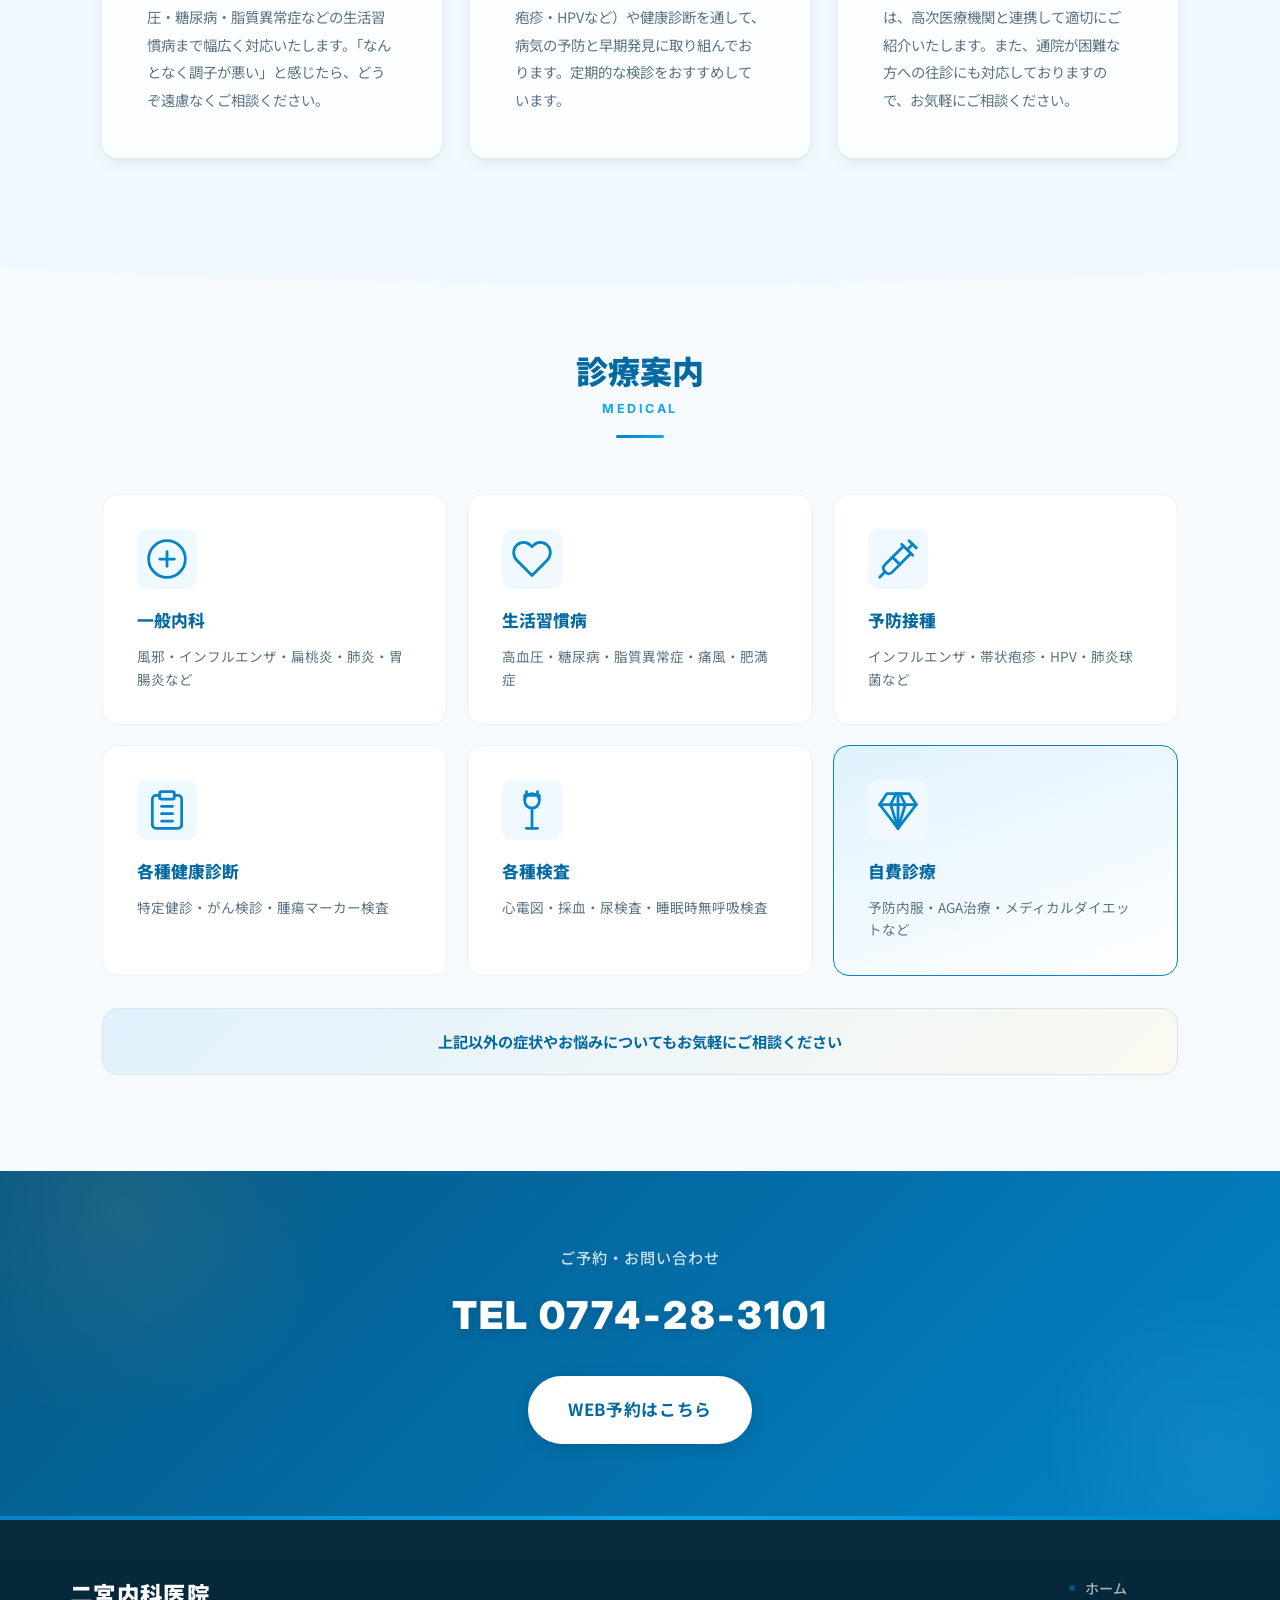
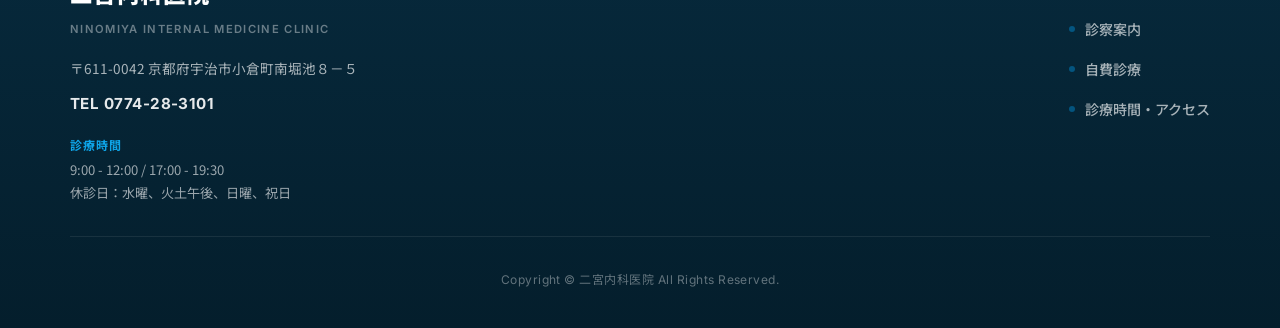
==== commit 9ba8d337: "Update: Premium design overhaul with Sky Blue theme and new SVG icons" ====
--- a/index.html
+++ b/index.html
@@ -22,7 +22,7 @@
         </div>
         <div class="topbar__right">
           <span class="topbar__holiday">休診日　水曜、火土の夕方、日曜、祝日</span>
-          <a class="topbar__schedule-btn" href="#schedule">診療時間</a>
+          <a class="topbar__schedule-btn" href="access.html#schedule">診療時間</a>
           <a class="topbar__tel" href="tel:0774283101">
             <svg width="16" height="16" viewBox="0 0 24 24" fill="none" stroke="currentColor" stroke-width="2.5" stroke-linecap="round" stroke-linejoin="round"><path d="M22 16.92v3a2 2 0 01-2.18 2 19.79 19.79 0 01-8.63-3.07 19.5 19.5 0 01-6-6A19.79 19.79 0 012.12 4.18 2 2 0 014.11 2h3a2 2 0 012 1.72c.127.96.361 1.903.7 2.81a2 2 0 01-.45 2.11L8.09 9.91a16 16 0 006 6l1.27-1.27a2 2 0 012.11-.45c.907.339 1.85.573 2.81.7A2 2 0 0122 16.92z"/></svg>
             0774-28-3101
@@ -36,7 +36,11 @@
       <div class="brandbar__inner">
         <a class="brandbar__logo" href="index.html">
           <span class="brandbar__icon">
-            <svg width="36" height="36" viewBox="0 0 48 48" fill="none"><rect width="48" height="48" rx="10" fill="#1976d2"/><path d="M24 10v28M14 24h20" stroke="#fff" stroke-width="4" stroke-linecap="round"/></svg>
+            <svg width="36" height="36" viewBox="0 0 40 40" fill="none" xmlns="http://www.w3.org/2000/svg">
+              <path d="M20 2C10.0589 2 2 10.0589 2 20C2 29.9411 10.0589 38 20 38C29.9411 38 38 29.9411 38 20C38 10.0589 29.9411 2 20 2Z" fill="var(--c-primary-light)"/>
+              <path d="M20 8C13.3726 8 8 13.3726 8 20C8 26.6274 13.3726 32 20 32C26.6274 32 32 26.6274 32 20C32 13.3726 26.6274 8 20 8Z" fill="var(--c-primary)"/>
+              <path d="M19 14H21C21.5523 14 22 14.4477 22 15V19H26C26.5523 19 27 19.4477 27 20V22C27 22.5523 26.5523 23 26 23H22V27C22 27.5523 21.5523 28 21 28H19C18.4477 28 18 27.5523 18 27V23H14C13.4477 23 13 22.5523 13 22V20C13 19.4477 13.4477 19 14 19H18V15C18 14.4477 18.4477 14 19 14Z" fill="#FFFFFF"/>
+            </svg>
           </span>
           <span class="brandbar__text">
             <span class="brandbar__name">二宮内科医院</span>
@@ -57,33 +61,27 @@
       <div class="gnav__inner">
         <ul class="gnav__list">
           <li>
-            <a href="#top" class="gnav__item">
-              <svg class="gnav__icon" viewBox="0 0 24 24" fill="none" stroke="currentColor" stroke-width="1.8" stroke-linecap="round" stroke-linejoin="round"><path d="M3 9l9-7 9 7v11a2 2 0 01-2 2H5a2 2 0 01-2-2z"/><polyline points="9 22 9 12 15 12 15 22"/></svg>
+            <a href="index.html" class="gnav__item gnav__item--current">
+              <svg class="gnav__icon" viewBox="0 0 24 24" fill="none" stroke="currentColor" stroke-width="1.5" stroke-linecap="round" stroke-linejoin="round"><path d="M3 9l9-7 9 7v11a2 2 0 0 1-2 2H5a2 2 0 0 1-2-2z"/><path d="M9 22V12h6v10"/></svg>
               <span class="gnav__label">ホーム</span>
             </a>
           </li>
           <li>
-            <a href="#features" class="gnav__item">
-              <svg class="gnav__icon" viewBox="0 0 24 24" fill="none" stroke="currentColor" stroke-width="1.8" stroke-linecap="round" stroke-linejoin="round"><circle cx="12" cy="12" r="10"/><path d="M12 16v-4M12 8h.01"/></svg>
-              <span class="gnav__label">当院の特徴</span>
-            </a>
-          </li>
-          <li>
-            <a href="#medical" class="gnav__item">
-              <svg class="gnav__icon" viewBox="0 0 24 24" fill="none" stroke="currentColor" stroke-width="1.8" stroke-linecap="round" stroke-linejoin="round"><path d="M22 12h-4l-3 9L9 3l-3 9H2"/></svg>
+            <a href="medical.html" class="gnav__item">
+              <svg class="gnav__icon" viewBox="0 0 24 24" fill="none" stroke="currentColor" stroke-width="1.5" stroke-linecap="round" stroke-linejoin="round"><path d="M12 22s8-4 8-10V5l-8-3-8 3v7c0 6 8 10 8 10z"/><path d="M12 8v8"/><path d="M8 12h8"/></svg>
               <span class="gnav__label">診察案内</span>
             </a>
           </li>
           <li>
-            <a href="#news" class="gnav__item">
-              <svg class="gnav__icon" viewBox="0 0 24 24" fill="none" stroke="currentColor" stroke-width="1.8" stroke-linecap="round" stroke-linejoin="round"><path d="M14 2H6a2 2 0 00-2 2v16a2 2 0 002 2h12a2 2 0 002-2V8z"/><polyline points="14 2 14 8 20 8"/><line x1="16" y1="13" x2="8" y2="13"/><line x1="16" y1="17" x2="8" y2="17"/><polyline points="10 9 9 9 8 9"/></svg>
-              <span class="gnav__label">お知らせ</span>
-            </a>
-          </li>
-          <li>
-            <a href="#access" class="gnav__item">
-              <svg class="gnav__icon" viewBox="0 0 24 24" fill="none" stroke="currentColor" stroke-width="1.8" stroke-linecap="round" stroke-linejoin="round"><path d="M21 10c0 7-9 13-9 13s-9-6-9-13a9 9 0 0118 0z"/><circle cx="12" cy="10" r="3"/></svg>
-              <span class="gnav__label">アクセス</span>
+            <a href="jihi.html" class="gnav__item">
+              <svg class="gnav__icon" viewBox="0 0 24 24" fill="none" stroke="currentColor" stroke-width="1.5" stroke-linecap="round" stroke-linejoin="round"><path d="M6 3h12l4 6-10 13L2 9Z"/><path d="M11 3 8 9l4 13"/><path d="M12 3v19"/><path d="M13 3l3 6-4 13"/><path d="M2 9h20"/></svg>
+              <span class="gnav__label">自費診療</span>
+            </a>
+          </li>
+          <li>
+            <a href="access.html" class="gnav__item">
+              <svg class="gnav__icon" viewBox="0 0 24 24" fill="none" stroke="currentColor" stroke-width="1.5" stroke-linecap="round" stroke-linejoin="round"><circle cx="12" cy="12" r="10"/><path d="M12 6v6l4 2"/></svg>
+              <span class="gnav__label">診療時間・アクセス</span>
             </a>
           </li>
           <li>
@@ -106,11 +104,10 @@
   <div class="mobile-menu" id="mobileMenu">
     <nav>
       <ul>
-        <li><a href="#top">ホーム</a></li>
-        <li><a href="#features">当院の特徴</a></li>
-        <li><a href="#medical">診察案内</a></li>
-        <li><a href="#news">お知らせ</a></li>
-        <li><a href="#access">アクセス</a></li>
+        <li><a href="index.html">ホーム</a></li>
+        <li><a href="medical.html">診察案内</a></li>
+        <li><a href="jihi.html">自費診療</a></li>
+        <li><a href="access.html">診療時間・アクセス</a></li>
       </ul>
       <a class="mobile-menu__reserve" href="https://reserve.peraichi.com/r/3b9daf8d/select_date?course=75106">WEB予約はこちら</a>
       <a class="mobile-menu__tel" href="tel:0774283101">TEL 0774-28-3101</a>
@@ -155,17 +152,40 @@
           <span class="section__title-en">features</span>
         </div>
         <div class="features">
-          <div class="feature-card">
+          <div class="feature-card fade-in">
+            <div class="feature-card__icon-wrap">
+              <svg class="feature-card__svg" viewBox="0 0 24 24" fill="none" stroke="var(--c-primary)" stroke-width="1.5" stroke-linecap="round" stroke-linejoin="round">
+                <path d="M17 21v-2a4 4 0 0 0-4-4H5a4 4 0 0 0-4 4v2"/>
+                <circle cx="9" cy="7" r="4"/>
+                <path d="M23 21v-2a4 4 0 0 0-3-3.87"/>
+                <path d="M16 3.13a4 4 0 0 1 0 7.75"/>
+              </svg>
+            </div>
             <span class="feature-card__num">01</span>
             <h3 class="feature-card__title">地域のかかりつけ医として<br>幅広く対応</h3>
             <p class="feature-card__text">風邪や腹痛などの急性疾患から、高血圧・糖尿病・脂質異常症などの生活習慣病まで幅広く対応いたします。「なんとなく調子が悪い」と感じたら、どうぞ遠慮なくご相談ください。</p>
           </div>
-          <div class="feature-card">
+          <div class="feature-card fade-in">
+            <div class="feature-card__icon-wrap">
+              <svg class="feature-card__svg" viewBox="0 0 24 24" fill="none" stroke="var(--c-primary)" stroke-width="1.5" stroke-linecap="round" stroke-linejoin="round">
+                <path d="M12 22s8-4 8-10V5l-8-3-8 3v7c0 6 8 10 8 10z"/>
+                <line x1="12" y1="8" x2="12" y2="16"/>
+                <line x1="8" y1="12" x2="16" y2="12"/>
+              </svg>
+            </div>
             <span class="feature-card__num">02</span>
             <h3 class="feature-card__title">予防医療にも力を入れた<br>健康管理</h3>
             <p class="feature-card__text">各種予防接種（インフルエンザ・帯状疱疹・HPVなど）や健康診断を通して、病気の予防と早期発見に取り組んでおります。定期的な検診をおすすめしています。</p>
           </div>
-          <div class="feature-card">
+          <div class="feature-card fade-in">
+            <div class="feature-card__icon-wrap">
+              <svg class="feature-card__svg" viewBox="0 0 24 24" fill="none" stroke="var(--c-primary)" stroke-width="1.5" stroke-linecap="round" stroke-linejoin="round">
+                <rect x="2" y="7" width="20" height="14" rx="2" ry="2"/>
+                <path d="M16 21V5a2 2 0 0 0-2-2h-4a2 2 0 0 0-2 2v16"/>
+                <line x1="12" y1="11" x2="12" y2="17"/>
+                <line x1="9" y1="14" x2="15" y2="14"/>
+              </svg>
+            </div>
             <span class="feature-card__num">03</span>
             <h3 class="feature-card__title">安心の連携医療と<br>往診対応</h3>
             <p class="feature-card__text">より専門的な検査や治療が必要な場合は、高次医療機関と連携して適切にご紹介いたします。また、通院が困難な方への往診にも対応しておりますので、お気軽にご相談ください。</p>
@@ -182,255 +202,50 @@
           <span class="section__title-en">medical</span>
         </div>
         <div class="medical-grid">
-          <a href="#detail-diseases" class="medical-card">
-            <div class="medical-card__icon">
-              <svg viewBox="0 0 24 24" fill="none" stroke="currentColor" stroke-width="1.5"><path d="M4.8 2.3A2 2 0 016.7 1h10.6a2 2 0 011.9 1.3l2.5 7.5a2 2 0 01-1.9 2.7H4.2a2 2 0 01-1.9-2.7L4.8 2.3z"/><path d="M12 12.5V23"/><path d="M8 23h8"/></svg>
+          <a href="medical.html#detail-diseases" class="medical-card fade-in">
+            <div class="medical-card__icon">
+              <svg viewBox="0 0 24 24" fill="none" stroke="var(--c-primary)" stroke-width="1.5" stroke-linecap="round" stroke-linejoin="round" width="48" height="48"><circle cx="12" cy="12" r="10"/><line x1="12" y1="8" x2="12" y2="16"/><line x1="8" y1="12" x2="16" y2="12"/></svg>
             </div>
             <h3 class="medical-card__title">一般内科</h3>
             <p class="medical-card__desc">風邪・インフルエンザ・扁桃炎・肺炎・胃腸炎など</p>
           </a>
-          <a href="#detail-lifestyle" class="medical-card">
-            <div class="medical-card__icon">
-              <svg viewBox="0 0 24 24" fill="none" stroke="currentColor" stroke-width="1.5"><path d="M20.84 4.61a5.5 5.5 0 00-7.78 0L12 5.67l-1.06-1.06a5.5 5.5 0 00-7.78 7.78l1.06 1.06L12 21.23l7.78-7.78 1.06-1.06a5.5 5.5 0 000-7.78z"/></svg>
+          <a href="medical.html#detail-lifestyle" class="medical-card fade-in">
+            <div class="medical-card__icon">
+              <svg viewBox="0 0 24 24" fill="none" stroke="var(--c-primary)" stroke-width="1.5" stroke-linecap="round" stroke-linejoin="round" width="48" height="48"><path d="M20.42 4.58a5.4 5.4 0 0 0-7.65 0l-.77.78-.77-.78a5.4 5.4 0 0 0-7.65 0C1.46 6.7 1.33 10.28 4 13l8 8 8-8c2.67-2.72 2.54-6.3.42-8.42z"/></svg>
             </div>
             <h3 class="medical-card__title">生活習慣病</h3>
             <p class="medical-card__desc">高血圧・糖尿病・脂質異常症・痛風・肥満症</p>
           </a>
-          <a href="#detail-vaccine" class="medical-card">
-            <div class="medical-card__icon">
-              <svg viewBox="0 0 24 24" fill="none" stroke="currentColor" stroke-width="1.5"><path d="M12 2v6l3 3"/><circle cx="12" cy="14" r="8"/></svg>
+          <a href="medical.html#detail-vaccine" class="medical-card fade-in">
+            <div class="medical-card__icon">
+              <svg viewBox="0 0 24 24" fill="none" stroke="var(--c-primary)" stroke-width="1.5" stroke-linecap="round" stroke-linejoin="round" width="48" height="48"><path d="m18 2 4 4"/><path d="m17 7 3-3"/><path d="M19 9 8.7 19.3c-1 1-2.5 1-3.4 0l-.6-.6c-1-1-1-2.5 0-3.4L15 5"/><path d="m9 11 4 4"/><path d="m5 19-3 3"/><path d="m14 4 6 6"/></svg>
             </div>
             <h3 class="medical-card__title">予防接種</h3>
             <p class="medical-card__desc">インフルエンザ・帯状疱疹・HPV・肺炎球菌など</p>
           </a>
-          <a href="#detail-checkup" class="medical-card">
-            <div class="medical-card__icon">
-              <svg viewBox="0 0 24 24" fill="none" stroke="currentColor" stroke-width="1.5"><path d="M9 5H7a2 2 0 00-2 2v12a2 2 0 002 2h10a2 2 0 002-2V7a2 2 0 00-2-2h-2"/><rect x="9" y="3" width="6" height="4" rx="1"/><path d="M9 14l2 2 4-4"/></svg>
+          <a href="medical.html#detail-checkup" class="medical-card fade-in">
+            <div class="medical-card__icon">
+              <svg viewBox="0 0 24 24" fill="none" stroke="var(--c-primary)" stroke-width="1.5" stroke-linecap="round" stroke-linejoin="round" width="48" height="48"><path d="M16 4h2a2 2 0 0 1 2 2v14a2 2 0 0 1-2 2H6a2 2 0 0 1-2-2V6a2 2 0 0 1 2-2h2"/><rect x="8" y="2" width="8" height="4" rx="1" ry="1"/><path d="M9 14h6"/><path d="M9 10h6"/><path d="M9 18h6"/></svg>
             </div>
             <h3 class="medical-card__title">各種健康診断</h3>
             <p class="medical-card__desc">特定健診・がん検診・腫瘍マーカー検査</p>
           </a>
-          <a href="#detail-tests" class="medical-card">
-            <div class="medical-card__icon">
-              <svg viewBox="0 0 24 24" fill="none" stroke="currentColor" stroke-width="1.5"><circle cx="11" cy="11" r="8"/><line x1="21" y1="21" x2="16.65" y2="16.65"/></svg>
+          <a href="medical.html#detail-tests" class="medical-card fade-in">
+            <div class="medical-card__icon">
+              <svg viewBox="0 0 24 24" fill="none" stroke="var(--c-primary)" stroke-width="1.5" stroke-linecap="round" stroke-linejoin="round" width="48" height="48"><path d="M9 2v2"/><path d="M15 2v2"/><path d="M9 22h6"/><path d="M12 11v11"/><path d="M12 11a4 4 0 1 0-4-4v-3h8v3a4 4 0 1 0-4 4z"/></svg>
             </div>
             <h3 class="medical-card__title">各種検査</h3>
             <p class="medical-card__desc">心電図・採血・尿検査・睡眠時無呼吸検査</p>
           </a>
-          <a href="#detail-jihi" class="medical-card medical-card--accent">
-            <div class="medical-card__icon">
-              <svg viewBox="0 0 24 24" fill="none" stroke="currentColor" stroke-width="1.5"><polygon points="12 2 15.09 8.26 22 9.27 17 14.14 18.18 21.02 12 17.77 5.82 21.02 7 14.14 2 9.27 8.91 8.26 12 2"/></svg>
+          <a href="jihi.html" class="medical-card medical-card--accent fade-in">
+            <div class="medical-card__icon">
+              <svg viewBox="0 0 24 24" fill="none" stroke="var(--c-primary)" stroke-width="1.5" stroke-linecap="round" stroke-linejoin="round" width="48" height="48"><path d="M6 3h12l4 6-10 13L2 9Z"/><path d="M11 3 8 9l4 13"/><path d="M12 3v19"/><path d="M13 3l3 6-4 13"/><path d="M2 9h20"/></svg>
             </div>
             <h3 class="medical-card__title">自費診療</h3>
             <p class="medical-card__desc">予防内服・AGA治療・メディカルダイエットなど</p>
           </a>
         </div>
         <p class="medical-note">上記以外の症状やお悩みについてもお気軽にご相談ください</p>
-      </div>
-    </section>
-
-    <!-- ===== 診療詳細 ===== -->
-    <section class="section" id="detail">
-      <div class="section__inner">
-
-        <div class="detail-block" id="detail-message">
-          <h2 class="detail-block__title">地域の皆さまの"かかりつけ医"として</h2>
-          <p>当クリニックは、皆さまの健康の"総合窓口"として、小さな異変から慢性的な疾患まで、幅広く対応いたします。</p>
-          <p>「このくらいなら大丈夫」と自己判断せず、「なんとなく調子が悪い」と感じたら、どうぞ遠慮なくご相談ください。</p>
-          <p class="detail-block__highlight">往診ご相談ください</p>
-        </div>
-
-        <div class="detail-block" id="detail-symptoms">
-          <h2 class="detail-block__title">このような症状の方はご相談ください</h2>
-          <ul class="detail-list">
-            <li>かぜ（ねつ・のどが痛い・せき・はな・くしゃみ・頭痛など）</li>
-            <li>予防接種のご希望の方</li>
-            <li>血圧が高いなどの生活習慣病、肥満(ダイエット)のご相談</li>
-            <li>不眠症のご相談</li>
-            <li>ご家族からいびきをかいている、と言われる方</li>
-            <li>ニキビなどの皮膚トラブルのご相談</li>
-            <li>会社や学校での検診で精査が必要となった方</li>
-            <li>花粉症の方</li>
-            <li>介護保険制度の利用等に関するご相談</li>
-            <li>介護支援専門員及び相談支援専門員さまからのご相談</li>
-            <li>その他、日常生活にて気になるご症状やお悩みのある方</li>
-          </ul>
-        </div>
-
-        <div class="detail-block" id="detail-lifestyle">
-          <h2 class="detail-block__title">生活習慣病について</h2>
-          <p>生活習慣病について不安や相談などある方はぜひお越しください。</p>
-          <p>病院から診療所でくすりをもらうように言われた患者さんは紹介状、おくすり手帳などお持ちください。</p>
-          <ul class="detail-list">
-            <li>健康診断等で異常を指摘された方</li>
-            <li>検査等をしばらく受けられておらず、検査ご希望の方。</li>
-            <li>その他、気になるご症状やお悩みがある方</li>
-          </ul>
-        </div>
-
-        <div class="detail-block" id="detail-diseases">
-          <h2 class="detail-block__title">一般内科的疾患</h2>
-          <h3>急性疾患</h3>
-          <p>風邪、インフルエンザ、扁桃炎、肺炎気管支炎、胃腸炎（腹痛、下痢、吐き気）、尿道・膀胱炎　など</p>
-          <h3>慢性疾患</h3>
-          <p>生活習慣病（糖尿病、高血圧症、脂質異常症（高脂血症）、痛風（高尿酸血症）、肥満症など）<br>貧血、花粉症、睡眠時無呼吸症候群、気管支喘息、COPD<br>頭痛、便秘症、不眠症、<br>認知症、物忘れ　など</p>
-          <p class="detail-block__highlight">受診歴の有無に関わらず<br>発熱患者を受け入れております。</p>
-        </div>
-
-        <div class="detail-block" id="detail-checkup">
-          <h2 class="detail-block__title">各種健康診断</h2>
-          <p>特定健診、肝炎ウイルス検診、大腸がん検診、前立腺がん検診、胃がんリスク検診等。<br>そのほかの検診については適宜ご相談ください。</p>
-          <h3>自費診療（腫瘍マーカー検査・採血）</h3>
-          <p>男性：CEA, AFP, CA19-9, PSA　9,550円<br>PSAのみ　6,570円</p>
-          <p>女性：CEA, AFP, CA19-9, CA125　9,550円</p>
-        </div>
-
-        <div class="detail-block" id="detail-tests">
-          <h2 class="detail-block__title">各種検査</h2>
-          <h3>長谷川式認知症スケール（改訂長谷川式簡易知能評価スケール）</h3>
-          <p>物忘れが気になる方、記憶障害等がご不安な方。</p>
-          <h3>心電図検査</h3>
-          <p>不整脈や虚血性心疾患が疑われる方。<br>症状：動悸、脈が飛ぶ、胸が痛い。</p>
-          <h3>採血検査</h3>
-          <p>症状に合わせて行います。</p>
-          <h3>尿検査</h3>
-          <p>健診でひっかかった方、腎機能が悪い方。</p>
-          <h3>簡易PSG（ポリソミノグラフィー）検査</h3>
-          <p>家族から寝ている間にいびきをかいている、呼吸が止まっていると指摘された方。顎が小さい、舌が大きいと言われる方。高血圧や心房細動と指摘された方。<br>検査結果によってはマウスピースやCPAPをご案内します。</p>
-        </div>
-
-        <div class="detail-block" id="detail-vaccine">
-          <h2 class="detail-block__title">各種予防接種</h2>
-          <p>予約でうけたまわります。お電話またはメールでお問い合わせください。</p>
-          <ul class="detail-list">
-            <li>インフルエンザ</li>
-            <li>コロナウイルス</li>
-            <li>帯状疱疹ウイルス</li>
-          </ul>
-
-          <h3>【帯状疱疹ワクチンについて よくあるご質問】</h3>
-          <div class="detail-qa">
-            <p><strong>Q1. 一度帯状疱疹にかかったことがありますが、ワクチンを打つ必要はありますか？</strong></p>
-            <p>A. はい、あります。帯状疱疹は再発することがあり、一度かかった方でも再度発症する可能性があります。ワクチン接種により再発予防が期待できます。</p>
-            <p><strong>Q2. どのワクチンを選べばよいですか？</strong></p>
-            <p>A. 帯状疱疹ワクチンには2種類あります。<br>生ワクチン（ビケン）：1回の接種。費用が比較的安価。<br>不活化ワクチン（シングリックス）：2回の接種。効果がより強く、長期間持続。副反応はやや強め。<br>ご年齢や健康状態、ご希望に応じて医師とご相談ください。</p>
-            <p><strong>Q3. 副反応はありますか？</strong></p>
-            <p>A. どちらのワクチンでも接種部位の痛み・赤み・腫れなどが起こることがあります。<br>生ワクチンでは発熱や発疹がまれに見られます。不活化ワクチンでは接種部位の痛みが強めに出ることがあり、全身の倦怠感や発熱などが数日続くことがあります。重い副反応はまれです。気になるご症状があればご相談ください。</p>
-            <p><strong>Q4. どれくらい効果が続きますか？</strong></p>
-            <p>A. 生ワクチン：約5年程度<br>不活化ワクチン：9年以上と報告されています</p>
-            <p><strong>Q5. 宇治市の補助を受けられますか？</strong></p>
-            <p>A. はい。宇治市では対象年齢の方に公費助成があります。<br>生ワクチン：自己負担 2,500円<br>不活化ワクチン：自己負担 6,500円×2回（計13,000円）<br>対象年齢や条件の詳細は、市の制度に基づきますので、当院または市役所にご確認ください。</p>
-            <p><strong>Q6. 予約は必要ですか？</strong></p>
-            <p>A. はい。必ず事前にご予約ください。</p>
-          </div>
-
-          <ul class="detail-list">
-            <li>肺炎球菌</li>
-            <li>B型肝炎ウイルス</li>
-            <li>麻しん・風しん混合（MR）ワクチン　→現在取り扱っておりません</li>
-          </ul>
-
-          <h3>HPVワクチン（子宮頸がん予防ワクチン）</h3>
-          <p>ヒトパピローマウイルス（HPV）による感染を予防し、子宮頸がんや中咽頭がんなどの予防効果があります。<br>小学6年生〜高校1年生相当の女性は、公費で接種可能です。<br>男性の任意接種も行っていますので、ご相談ください。<br>※公費での接種は、無料です。<br>※自費となりますが、より効果の高いシルガード9も取り扱っております。</p>
-          <p>初回接種年齢によって、ワクチン接種回数が異なります。</p>
-          <p>・小学校6年生の学年から、15歳の誕生日の前日まで（15歳未満）まで　⇒　2回接種<br>・16歳以上　⇒　3回接種</p>
-          <h4>価格表</h4>
-          <p>・ガーダシル®（4価）公費：無料、自費：16,800円<br>・シルガード9®（9価）自費：28,800円</p>
-          <p>HPVワクチンは、公費で接種可能です。<br>とくに理由がなければ、予防効果の大きい「シルガード９」をおすすめいたします。<br>「シルガード9」は、「ガーダシル」よりもHPV感染予防効果が高く、欧米では「シルガード9」の接種が標準になっています。<br>男性は、現在、自費でガーダシルのみ接種できます。</p>
-          <p>※公費の方は接種券が必要です<br>接種券は、自治体から対象者に対して順次発送されます。<br>公費での接種については、自治体のウェブサイト等をご確認ください。</p>
-          <p>小児ワクチン、海外渡航に必要なワクチン（A型肝炎、黄熱など）については個別にご相談ください。</p>
-        </div>
-
-        <div class="jihi-cta" id="detail-jihi">
-          <div class="jihi-cta__inner">
-            <h2 class="jihi-cta__title">自費診療</h2>
-            <p class="jihi-cta__desc">予防内服・AGA治療・メディカルダイエットなど、保険外の診療メニューをご用意しております。</p>
-            <a class="jihi-cta__link" href="jihi.html">
-              自費診療について詳しくはこちら
-              <svg width="20" height="20" viewBox="0 0 24 24" fill="none" stroke="currentColor" stroke-width="2.5" stroke-linecap="round" stroke-linejoin="round"><line x1="5" y1="12" x2="19" y2="12"/><polyline points="12 5 19 12 12 19"/></svg>
-            </a>
-            <div class="jihi-cta__actions">
-              <a class="btn btn--white btn--lg" href="tel:0774283101">TEL 0774-28-3101</a>
-              <a class="btn btn--white btn--lg" href="https://reserve.peraichi.com/r/3b9daf8d/select_date?course=75106">WEB予約はこちら</a>
-            </div>
-          </div>
-        </div>
-
-      </div>
-    </section>
-
-    <!-- ===== 診療時間・アクセス ===== -->
-    <section class="section section--tinted" id="access">
-      <div class="section__inner">
-        <div class="section__heading">
-          <h2 class="section__title">診療時間・アクセス</h2>
-          <span class="section__title-en">schedule &amp; access</span>
-        </div>
-
-        <div class="schedule-access" id="schedule">
-          <div class="schedule-block">
-            <h3 class="schedule-block__title">診療時間</h3>
-            <div class="schedule-table-wrap">
-              <table class="schedule-table">
-                <thead>
-                  <tr>
-                    <th>診療時間</th>
-                    <th>月</th>
-                    <th>火</th>
-                    <th>水</th>
-                    <th>木</th>
-                    <th>金</th>
-                    <th>土</th>
-                    <th>日</th>
-                    <th>祝</th>
-                  </tr>
-                </thead>
-                <tbody>
-                  <tr>
-                    <th>9:00 〜 12:00（最終受付）</th>
-                    <td>●</td>
-                    <td>●</td>
-                    <td>／</td>
-                    <td>●</td>
-                    <td>●</td>
-                    <td>●</td>
-                    <td>／</td>
-                    <td>／</td>
-                  </tr>
-                  <tr>
-                    <th>17:00 〜 19:30（最終受付）</th>
-                    <td>●</td>
-                    <td>／</td>
-                    <td>／</td>
-                    <td>●</td>
-                    <td>●</td>
-                    <td>／</td>
-                    <td>／</td>
-                    <td>／</td>
-                  </tr>
-                </tbody>
-              </table>
-            </div>
-            <p class="schedule-block__note">※お時間に間に合わない方は別途ご相談ください。</p>
-          </div>
-
-          <div class="access-block">
-            <h3 class="schedule-block__title">アクセス</h3>
-            <div class="access-info">
-              <dl class="access-dl">
-                <dt>医院名</dt>
-                <dd>二宮内科医院</dd>
-                <dt>住所</dt>
-                <dd>〒611-0042<br>京都府宇治市小倉町南堀池８－５</dd>
-                <dt>最寄駅</dt>
-                <dd>近鉄小倉駅より徒歩10分</dd>
-                <dt>電話番号</dt>
-                <dd><a href="tel:0774283101">0774-28-3101</a></dd>
-              </dl>
-              <a class="btn btn--outline" href="https://www.google.com/maps/search/?api=1&query=%E4%BA%AC%E9%83%BD%E5%BA%9C%E5%AE%87%E6%B2%BB%E5%B8%82%E5%B0%8F%E5%80%89%E7%94%BA%E5%8D%97%E5%A0%80%E6%B1%A0%EF%BC%98%EF%BC%8D%EF%BC%95" target="_blank" rel="noopener">Googleマップで見る →</a>
-            </div>
-          </div>
-        </div>
       </div>
     </section>
 
@@ -454,160 +269,34 @@
 
   <footer class="footer">
     <div class="footer__inner">
-      <p class="footer__name">二宮内科医院</p>
-      <p class="footer__address">〒611-0042 京都府宇治市小倉町南堀池８－５</p>
+      <div class="footer__main">
+        <div class="footer__info">
+          <p class="footer__name">二宮内科医院</p>
+          <span class="footer__name-en">NINOMIYA INTERNAL MEDICINE CLINIC</span>
+          <p class="footer__address">〒611-0042 京都府宇治市小倉町南堀池８－５</p>
+          <p class="footer__tel-text"><a href="tel:0774283101">TEL 0774-28-3101</a></p>
+          <div class="footer__schedule">
+            <p class="footer__schedule-title">診療時間</p>
+            <p>9:00 - 12:00 / 17:00 - 19:30<br>休診日：水曜、火土午後、日曜、祝日</p>
+          </div>
+        </div>
+        <nav class="footer__nav">
+          <ul>
+            <li><a href="index.html">ホーム</a></li>
+            <li><a href="medical.html">診察案内</a></li>
+            <li><a href="jihi.html">自費診療</a></li>
+            <li><a href="access.html">診療時間・アクセス</a></li>
+          </ul>
+        </nav>
+      </div>
       <p class="footer__copy">Copyright &copy; 二宮内科医院 All Rights Reserved.</p>
     </div>
   </footer>
 
-  <script>
-    var hamburger = document.getElementById('hamburgerBtn');
-    var mobileMenu = document.getElementById('mobileMenu');
-    var overlay = document.getElementById('mobileOverlay');
-
-    function toggleMenu() {
-      var open = hamburger.getAttribute('aria-expanded') === 'true';
-      hamburger.setAttribute('aria-expanded', String(!open));
-      hamburger.classList.toggle('is-open');
-      mobileMenu.classList.toggle('is-open');
-      overlay.classList.toggle('is-open');
-      document.body.classList.toggle('no-scroll');
-    }
-
-    hamburger.addEventListener('click', toggleMenu);
-    overlay.addEventListener('click', toggleMenu);
-
-    mobileMenu.querySelectorAll('a').forEach(function(link) {
-      link.addEventListener('click', function() {
-        if (mobileMenu.classList.contains('is-open')) toggleMenu();
-      });
-    });
-
-    (function() {
-      var ctrl = document.getElementById('fontsizeCtrl');
-      var saved = localStorage.getItem('fontSize') || 'normal';
-      if (saved === 'small' || saved === 'medium') saved = 'normal';
-
-      function applySize(size) {
-        document.documentElement.classList.remove('fs-normal', 'fs-large', 'fs-xlarge');
-        document.documentElement.classList.add('fs-' + size);
-        ctrl.querySelectorAll('.fontsize__btn').forEach(function(b) {
-          b.classList.toggle('is-active', b.getAttribute('data-size') === size);
-        });
-        localStorage.setItem('fontSize', size);
-      }
-
-      applySize(saved);
-
-      ctrl.addEventListener('click', function(e) {
-        var btn = e.target.closest('.fontsize__btn');
-        if (!btn) return;
-        applySize(btn.getAttribute('data-size'));
-      });
-    })();
-
-    (function() {
-      var list = document.getElementById('newsList');
-      var API = 'https://ninomiya-clinic.microcms.io/api/v1/news';
-      var KEY = 'hFBZemGlAksmqkQSGYzJ08sM2fnPqhrfJMN9';
-
-      function formatDate(iso) {
-        var d = new Date(iso);
-        var y = d.getFullYear();
-        var m = ('0' + (d.getMonth() + 1)).slice(-2);
-        var day = ('0' + d.getDate()).slice(-2);
-        return y + '.' + m + '.' + day;
-      }
-
-      function isoDate(iso) {
-        return iso.slice(0, 10);
-      }
-
-      function escapeHtml(str) {
-        var div = document.createElement('div');
-        div.appendChild(document.createTextNode(str));
-        return div.innerHTML;
-      }
-
-      function sanitizeHtml(html) {
-        var tmp = document.createElement('div');
-        tmp.innerHTML = html;
-        tmp.querySelectorAll('script,style,iframe,object,embed').forEach(function(el) { el.remove(); });
-        return tmp.innerHTML;
-      }
-
-      function toggleAccordion(li) {
-        var body = li.querySelector('.news-item__body');
-        if (!body) return;
-        var isOpen = li.classList.contains('is-expanded');
-        if (isOpen) {
-          body.style.maxHeight = body.scrollHeight + 'px';
-          requestAnimationFrame(function() { body.style.maxHeight = '0'; });
-          li.classList.remove('is-expanded');
-        } else {
-          body.style.maxHeight = body.scrollHeight + 'px';
-          li.classList.add('is-expanded');
-          body.addEventListener('transitionend', function handler() {
-            if (li.classList.contains('is-expanded')) body.style.maxHeight = 'none';
-            body.removeEventListener('transitionend', handler);
-          });
-        }
-      }
-
-      fetch(API + '?limit=5&orders=-publishedAt', {
-        headers: { 'X-MICROCMS-API-KEY': KEY }
-      })
-      .then(function(res) {
-        if (!res.ok) throw new Error('API error: ' + res.status);
-        return res.json();
-      })
-      .then(function(data) {
-        if (!data.contents || data.contents.length === 0) {
-          list.innerHTML = '<li class="news-item"><p class="news-item__text">現在お知らせはありません</p></li>';
-          return;
-        }
-
-        list.innerHTML = '';
-
-        data.contents.forEach(function(item) {
-          var date = item.publishedAt || item.createdAt;
-          var category = (item.category && item.category.name) ? item.category.name : 'お知らせ';
-          var title = item.title || '';
-          var content = item.content || '';
-          var hasContent = content.trim().length > 0;
-
-          var li = document.createElement('li');
-          li.className = 'news-item' + (hasContent ? ' news-item--has-content' : '');
-
-          var header = document.createElement('div');
-          header.className = 'news-item__header';
-          header.innerHTML =
-            '<time class="news-item__date" datetime="' + isoDate(date) + '">' + formatDate(date) + '</time>'
-            + '<span class="news-item__badge">' + escapeHtml(category) + '</span>'
-            + '<p class="news-item__text">' + escapeHtml(title)
-            + (hasContent ? ' <span class="news-item__toggle">＋</span>' : '')
-            + '</p>';
-          li.appendChild(header);
-
-          if (hasContent) {
-            var body = document.createElement('div');
-            body.className = 'news-item__body';
-            var inner = document.createElement('div');
-            inner.className = 'news-item__content';
-            inner.innerHTML = sanitizeHtml(content);
-            body.appendChild(inner);
-            li.appendChild(body);
-
-            header.addEventListener('click', function() { toggleAccordion(li); });
-          }
-
-          list.appendChild(li);
-        });
-      })
-      .catch(function() {
-        list.innerHTML = '<li class="news-item"><p class="news-item__text">現在お知らせはありません</p></li>';
-      });
-    })();
-  </script>
+  <button class="back-to-top" id="backToTop" aria-label="ページトップへ戻る">
+    <svg viewBox="0 0 24 24"><path d="M18 15l-6-6-6 6"/></svg>
+  </button>
+
+  <script src="main.js"></script>
 </body>
 </html>
--- a/style.css
+++ b/style.css
@@ -1,31 +1,57 @@
 /* ============================================
-   二宮内科医院 – メインスタイルシート
-   カラー: 内科クリニックらしい青・水色基調
+   二宮内科医院 – Premium Design System
+   Concept: 清潔感 × 上品さ × 信頼感
    ============================================ */
 
+/* ---------- Google Fonts ---------- */
+@import url('https://fonts.googleapis.com/css2?family=Inter:wght@400;500;600;700;800;900&family=Noto+Sans+JP:wght@400;500;600;700;800;900&display=swap');
+
+/* ============================================
+   Design Tokens
+   ============================================ */
 :root {
-  --c-primary: #1976d2;
-  --c-primary-dark: #0d47a1;
-  --c-primary-light: #e3f2fd;
-  --c-primary-pale: #f0f7ff;
-  --c-accent: #0288d1;
-  --c-text: #1a2a3a;
-  --c-text-muted: #546e7a;
-  --c-bg: #f5f9fc;
-  --c-white: #ffffff;
-  --c-border: #d0dfe8;
-  --c-shadow: rgba(13, 71, 161, 0.08);
+  /* ── Colour ── */
+  --c-primary: #0284C7;
+  --c-primary-dark: #0369A1;
+  --c-primary-deeper: #075985;
+  --c-primary-light: #E0F2FE;
+  --c-primary-pale: #F0F9FF;
+  --c-accent: #0EA5E9;
+  --c-accent-light: #E0F2FE;
+  --c-text: #1B2D3A;
+  --c-text-muted: #5A7384;
+  --c-text-light: #8DA0AD;
+  --c-bg: #F7FAFC;
+  --c-white: #FFFFFF;
+  --c-border: #D8E4EA;
+  --c-border-light: #EDF2F5;
+
+  /* ── Shadow ── */
+  --shadow-sm: 0 1px 3px rgba(11,58,70,0.06), 0 1px 2px rgba(11,58,70,0.04);
+  --shadow-md: 0 4px 16px rgba(11,58,70,0.08), 0 2px 6px rgba(11,58,70,0.04);
+  --shadow-lg: 0 12px 40px rgba(11,58,70,0.12), 0 4px 12px rgba(11,58,70,0.06);
+  --shadow-xl: 0 24px 60px rgba(11,58,70,0.16), 0 8px 20px rgba(11,58,70,0.08);
+  --shadow-glow: 0 0 24px rgba(11,122,142,0.18);
+
+  /* ── Layout ── */
   --banner-h: 44px;
   --topbar-h: 40px;
-  --brandbar-h: 72px;
-  --gnav-h: 70px;
+  --brandbar-h: 76px;
+  --gnav-h: 64px;
   --header-h: calc(var(--topbar-h) + var(--brandbar-h) + var(--gnav-h));
-  --radius: 14px;
-  --radius-sm: 8px;
-  --max-w: 1120px;
-  --font: "Yu Gothic UI", "Hiragino Kaku Gothic ProN", Meiryo, sans-serif;
-}
-
+  --radius: 16px;
+  --radius-sm: 10px;
+  --radius-xs: 6px;
+  --max-w: 1140px;
+
+  /* ── Font ── */
+  --font: "Noto Sans JP", "Inter", "Hiragino Kaku Gothic ProN", "Yu Gothic UI", Meiryo, sans-serif;
+  --font-en: "Inter", "Noto Sans JP", sans-serif;
+}
+
+/* ============================================
+   Reset & Base
+   ============================================ */
 *,
 *::before,
 *::after {
@@ -36,17 +62,19 @@
 
 html {
   scroll-behavior: smooth;
-  scroll-padding-top: calc(var(--banner-h) + var(--header-h) + 16px);
+  scroll-padding-top: calc(var(--banner-h) + var(--header-h) + 20px);
   overflow-x: hidden;
 }
 
 body {
   font-family: var(--font);
-  font-size: 1.0625rem;
+  font-size: 1rem;
   line-height: 1.9;
   color: var(--c-text);
   background: var(--c-bg);
   overflow-x: hidden;
+  -webkit-font-smoothing: antialiased;
+  -moz-osx-font-smoothing: grayscale;
 }
 
 body.no-scroll {
@@ -56,7 +84,7 @@
 a {
   color: var(--c-primary);
   text-decoration: none;
-  transition: color 0.2s;
+  transition: color 0.25s ease, opacity 0.25s ease;
 }
 
 a:hover {
@@ -68,7 +96,9 @@
   height: auto;
 }
 
-/* ========== デモバナー ========== */
+/* ============================================
+   Demo Banner
+   ============================================ */
 .demo-banner {
   position: fixed;
   top: 0;
@@ -79,28 +109,36 @@
   display: flex;
   align-items: center;
   justify-content: center;
-  background: #fff3cd;
-  border-bottom: 2px solid #c9a032;
+  background: linear-gradient(135deg, #FFF3CD 0%, #FFEAA7 100%);
+  border-bottom: 1px solid #E0C56A;
   font-weight: 700;
   font-size: 13px;
-  color: #664d03;
+  color: #6B5200;
+  letter-spacing: 0.04em;
 }
 
 /* ============================================
-   ヘッダー 3段構成
+   Header – 3-Tier Premium
    ============================================ */
 .header {
   position: sticky;
   top: var(--banner-h);
   z-index: 1000;
-  background: var(--c-white);
-  box-shadow: 0 2px 12px var(--c-shadow);
-}
-
-/* ----- 1段目: トップバー ----- */
+  background: rgba(255,255,255,0.92);
+  backdrop-filter: blur(16px);
+  -webkit-backdrop-filter: blur(16px);
+  box-shadow: var(--shadow-md);
+  transition: transform 0.35s cubic-bezier(0.4,0,0.2,1), box-shadow 0.35s ease;
+}
+
+.header.is-hidden {
+  transform: translateY(-100%);
+}
+
+/* ── Topbar ── */
 .topbar {
-  background: var(--c-primary-dark);
-  color: rgba(255, 255, 255, 0.92);
+  background: linear-gradient(135deg, var(--c-primary-deeper) 0%, var(--c-primary-dark) 100%);
+  color: rgba(255,255,255,0.92);
   font-size: 12.5px;
   line-height: 1.4;
 }
@@ -129,25 +167,28 @@
   white-space: nowrap;
   overflow: hidden;
   text-overflow: ellipsis;
+  font-weight: 400;
 }
 
 .topbar__map {
   flex-shrink: 0;
   display: inline-flex;
   align-items: center;
-  padding: 3px 12px;
-  font-size: 11.5px;
-  font-weight: 700;
-  color: var(--c-primary-dark);
-  background: #fff;
+  padding: 3px 14px;
+  font-size: 11px;
+  font-weight: 700;
+  color: var(--c-primary-dark);
+  background: var(--c-white);
   border-radius: 999px;
   text-decoration: none;
-  transition: background 0.2s;
+  transition: background 0.25s, transform 0.2s;
+  letter-spacing: 0.02em;
 }
 
 .topbar__map:hover {
   background: var(--c-primary-light);
   color: var(--c-primary-dark);
+  transform: translateY(-1px);
 }
 
 .topbar__right {
@@ -161,23 +202,25 @@
 .topbar__holiday {
   white-space: nowrap;
   font-size: 12px;
+  opacity: 0.88;
 }
 
 .topbar__schedule-btn {
   display: inline-flex;
   align-items: center;
   padding: 3px 14px;
-  font-size: 11.5px;
+  font-size: 11px;
   font-weight: 700;
   color: var(--c-white);
-  background: var(--c-primary);
+  background: rgba(255,255,255,0.15);
+  border: 1px solid rgba(255,255,255,0.3);
   border-radius: 999px;
   text-decoration: none;
-  transition: background 0.2s;
+  transition: background 0.25s;
 }
 
 .topbar__schedule-btn:hover {
-  background: var(--c-accent);
+  background: rgba(255,255,255,0.25);
   color: var(--c-white);
 }
 
@@ -185,11 +228,12 @@
   display: inline-flex;
   align-items: center;
   gap: 5px;
-  font-size: 16.8px;
+  font-family: var(--font-en);
+  font-size: 16px;
   font-weight: 800;
   color: var(--c-white);
   text-decoration: none;
-  letter-spacing: 0.03em;
+  letter-spacing: 0.04em;
   white-space: nowrap;
 }
 
@@ -202,9 +246,9 @@
   flex-shrink: 0;
 }
 
-/* ----- 2段目: ブランドバー ----- */
+/* ── Brandbar ── */
 .brandbar {
-  border-bottom: 1px solid var(--c-border);
+  border-bottom: 1px solid var(--c-border-light);
 }
 
 .brandbar__inner {
@@ -219,9 +263,14 @@
 .brandbar__logo {
   display: flex;
   align-items: center;
-  gap: 12px;
+  gap: 14px;
   text-decoration: none;
   color: inherit;
+  transition: opacity 0.2s;
+}
+
+.brandbar__logo:hover {
+  opacity: 0.85;
 }
 
 .brandbar__icon {
@@ -231,23 +280,25 @@
 
 .brandbar__name {
   display: block;
-  font-size: clamp(19.2px, 2.8vw, 25.6px);
+  font-size: clamp(20px, 2.8vw, 27px);
   font-weight: 900;
   color: var(--c-primary-dark);
-  letter-spacing: 0.06em;
+  letter-spacing: 0.08em;
   line-height: 1.2;
 }
 
 .brandbar__sub {
   display: block;
-  font-size: 10.4px;
+  font-family: var(--font-en);
+  font-size: 10px;
   font-weight: 600;
-  color: var(--c-text-muted);
-  letter-spacing: 0.12em;
-  margin-top: 2px;
-}
-
-/* ----- 文字サイズ切替 ----- */
+  color: var(--c-text-light);
+  letter-spacing: 0.16em;
+  text-transform: uppercase;
+  margin-top: 3px;
+}
+
+/* ── Font Size Switcher ── */
 .fontsize {
   display: flex;
   align-items: center;
@@ -258,8 +309,8 @@
 
 .fontsize__label {
   font-size: 11.5px;
-  font-weight: 700;
-  color: var(--c-text-muted);
+  font-weight: 600;
+  color: var(--c-text-light);
   white-space: nowrap;
   margin-right: 2px;
 }
@@ -277,23 +328,24 @@
   color: var(--c-primary-dark);
   background: var(--c-primary-light);
   border: 1px solid var(--c-border);
-  border-radius: 4px;
+  border-radius: var(--radius-xs);
   cursor: pointer;
-  transition: background 0.2s, color 0.2s, border-color 0.2s;
+  transition: all 0.25s ease;
   line-height: 1;
 }
 
 .fontsize__btn:hover {
-  background: #c8dff5;
+  background: #C0E4EB;
 }
 
 .fontsize__btn.is-active {
   color: var(--c-white);
   background: var(--c-primary);
   border-color: var(--c-primary);
-}
-
-/* ========== 文字サイズ切替 ========== */
+  box-shadow: 0 2px 8px rgba(11,122,142,0.25);
+}
+
+/* ── Font Size Classes ── */
 html.fs-large {
   font-size: 20.8px;
 }
@@ -302,7 +354,6 @@
   font-size: 25.6px;
 }
 
-/* ナビ・操作UIだけpx固定（レイアウト維持） */
 .header,
 .topbar,
 .brandbar,
@@ -316,26 +367,22 @@
   font-size: 16px;
 }
 
-/* テーブルは控えめに拡大（はみ出し防止） */
-html.fs-large .schedule-table {
-  font-size: 15px;
-}
-html.fs-xlarge .schedule-table {
-  font-size: 16px;
-}
-html.fs-large .schedule-table thead th,
-html.fs-large .schedule-table tbody th {
-  font-size: 14px;
-}
-html.fs-xlarge .schedule-table thead th,
-html.fs-xlarge .schedule-table tbody th {
-  font-size: 15px;
-}
-
-/* ----- 3段目: グローバルナビ ----- */
+/* ── Global Nav ── */
 .gnav {
   background: var(--c-white);
-  border-bottom: 3px solid var(--c-primary);
+  border-bottom: none;
+  position: relative;
+}
+
+.gnav::after {
+  content: "";
+  position: absolute;
+  bottom: 0;
+  left: 0;
+  right: 0;
+  height: 3px;
+  background: linear-gradient(90deg, var(--c-primary), var(--c-accent), var(--c-primary));
+  background-size: 200% 100%;
 }
 
 .gnav__inner {
@@ -356,12 +403,12 @@
   flex-direction: column;
   align-items: center;
   justify-content: center;
-  gap: 4px;
+  gap: 3px;
   padding: 10px clamp(14px, 2.5vw, 32px);
   text-decoration: none;
   color: var(--c-text);
-  font-weight: 700;
-  transition: background 0.2s, color 0.2s;
+  font-weight: 600;
+  transition: all 0.3s ease;
   position: relative;
   height: var(--gnav-h);
 }
@@ -374,36 +421,42 @@
   transform: translateX(-50%);
   width: 0;
   height: 3px;
-  background: var(--c-primary);
+  background: linear-gradient(90deg, var(--c-primary), var(--c-accent));
   border-radius: 2px 2px 0 0;
-  transition: width 0.25s;
+  transition: width 0.35s cubic-bezier(0.4,0,0.2,1);
 }
 
 .gnav__item:hover {
-  background: var(--c-primary-light);
+  background: var(--c-primary-pale);
   color: var(--c-primary-dark);
 }
 
 .gnav__item:hover::after {
-  width: 60%;
+  width: 80%;
 }
 
 .gnav__icon {
-  width: 26px;
-  height: 26px;
+  width: 24px;
+  height: 24px;
   stroke: var(--c-primary);
   flex-shrink: 0;
+  transition: stroke 0.3s, transform 0.3s;
+}
+
+.gnav__item:hover .gnav__icon {
+  transform: translateY(-2px);
 }
 
 .gnav__label {
-  font-size: 12.5px;
-  letter-spacing: 0.04em;
+  font-size: 12px;
+  letter-spacing: 0.06em;
   white-space: nowrap;
 }
 
 .gnav__item--reserve {
   color: var(--c-white);
-  background: var(--c-primary);
+  background: linear-gradient(135deg, var(--c-primary) 0%, var(--c-primary-dark) 100%);
+  border-radius: var(--radius-xs) var(--radius-xs) 0 0;
 }
 
 .gnav__item--reserve .gnav__icon {
@@ -411,7 +464,7 @@
 }
 
 .gnav__item--reserve:hover {
-  background: var(--c-primary-dark);
+  background: linear-gradient(135deg, var(--c-primary-dark) 0%, var(--c-primary-deeper) 100%);
   color: var(--c-white);
 }
 
@@ -419,7 +472,17 @@
   display: none;
 }
 
-/* ----- ハンバーガー ----- */
+.gnav__item--current {
+  color: var(--c-primary-dark);
+  background: var(--c-primary-light);
+  font-weight: 700;
+}
+
+.gnav__item--current::after {
+  width: 80%;
+}
+
+/* ── Hamburger ── */
 .hamburger {
   display: none;
   position: fixed;
@@ -429,27 +492,32 @@
   flex-direction: column;
   justify-content: center;
   gap: 5px;
-  width: 44px;
-  height: 44px;
+  width: 46px;
+  height: 46px;
   background: var(--c-white);
   border: 1px solid var(--c-border);
   border-radius: var(--radius-sm);
   cursor: pointer;
-  padding: 10px;
-  box-shadow: 0 2px 8px var(--c-shadow);
+  padding: 11px;
+  box-shadow: var(--shadow-md);
+  transition: box-shadow 0.3s;
+}
+
+.hamburger:hover {
+  box-shadow: var(--shadow-lg);
 }
 
 .hamburger span {
   display: block;
   width: 100%;
-  height: 2.5px;
+  height: 2px;
   background: var(--c-primary-dark);
   border-radius: 2px;
   transition: transform 0.3s, opacity 0.3s;
 }
 
 .hamburger.is-open span:nth-child(1) {
-  transform: translateY(7.5px) rotate(45deg);
+  transform: translateY(7px) rotate(45deg);
 }
 
 .hamburger.is-open span:nth-child(2) {
@@ -457,10 +525,10 @@
 }
 
 .hamburger.is-open span:nth-child(3) {
-  transform: translateY(-7.5px) rotate(-45deg);
-}
-
-/* ----- モバイルメニュー ----- */
+  transform: translateY(-7px) rotate(-45deg);
+}
+
+/* ── Mobile Menu ── */
 .mobile-menu {
   position: fixed;
   top: 0;
@@ -469,10 +537,10 @@
   height: 100vh;
   z-index: 1050;
   background: var(--c-white);
-  box-shadow: -4px 0 24px var(--c-shadow);
-  transition: right 0.35s cubic-bezier(0.4, 0, 0.2, 1);
+  box-shadow: -8px 0 32px rgba(0,0,0,0.12);
+  transition: right 0.4s cubic-bezier(0.4, 0, 0.2, 1);
   overflow-y: auto;
-  padding: 72px 24px 32px;
+  padding: 80px 28px 36px;
 }
 
 .mobile-menu.is-open {
@@ -484,35 +552,39 @@
 }
 
 .mobile-menu li {
-  border-bottom: 1px solid var(--c-border);
+  border-bottom: 1px solid var(--c-border-light);
 }
 
 .mobile-menu li a {
-  display: block;
+  display: flex;
+  align-items: center;
   padding: 18px 4px;
-  font-size: 17.3px;
+  font-size: 16px;
   font-weight: 700;
   color: var(--c-text);
+  transition: color 0.2s, padding-left 0.2s;
 }
 
 .mobile-menu li a:hover {
   color: var(--c-primary);
+  padding-left: 12px;
 }
 
 .mobile-menu__reserve {
   display: block;
-  margin-top: 24px;
+  margin-top: 28px;
   padding: 16px;
   text-align: center;
   font-weight: 800;
-  font-size: 16.8px;
+  font-size: 16px;
   color: var(--c-white) !important;
-  background: var(--c-primary);
+  background: linear-gradient(135deg, var(--c-primary), var(--c-primary-dark));
   border-radius: var(--radius-sm);
+  transition: box-shadow 0.3s;
 }
 
 .mobile-menu__reserve:hover {
-  background: var(--c-primary-dark);
+  box-shadow: var(--shadow-lg);
   color: var(--c-white) !important;
 }
 
@@ -522,7 +594,7 @@
   padding: 16px;
   text-align: center;
   font-weight: 700;
-  font-size: 16.8px;
+  font-size: 16px;
   color: var(--c-primary-dark) !important;
   background: var(--c-primary-light);
   border-radius: var(--radius-sm);
@@ -532,10 +604,12 @@
   position: fixed;
   inset: 0;
   z-index: 1040;
-  background: rgba(0, 0, 0, 0.35);
+  background: rgba(0, 0, 0, 0.4);
+  backdrop-filter: blur(4px);
+  -webkit-backdrop-filter: blur(4px);
   opacity: 0;
   pointer-events: none;
-  transition: opacity 0.35s;
+  transition: opacity 0.4s;
 }
 
 .mobile-overlay.is-open {
@@ -543,31 +617,53 @@
   pointer-events: auto;
 }
 
-/* ========== 共通ボタン ========== */
+/* ============================================
+   Buttons – Premium
+   ============================================ */
 .btn {
   display: inline-flex;
   align-items: center;
   justify-content: center;
-  padding: 12px 28px;
+  padding: 13px 30px;
+  font-family: inherit;
   font-size: 0.95rem;
-  font-weight: 800;
+  font-weight: 700;
   border-radius: 999px;
   text-decoration: none;
-  transition: background 0.2s, color 0.2s, border-color 0.2s;
-  letter-spacing: 0.03em;
+  transition: all 0.3s cubic-bezier(0.4,0,0.2,1);
+  letter-spacing: 0.04em;
   cursor: pointer;
   border: 2px solid transparent;
+  position: relative;
+  overflow: hidden;
+}
+
+/* Shine effect */
+.btn::before {
+  content: "";
+  position: absolute;
+  top: 0;
+  left: -100%;
+  width: 100%;
+  height: 100%;
+  background: linear-gradient(90deg, transparent, rgba(255,255,255,0.25), transparent);
+  transition: left 0.5s ease;
+}
+
+.btn:hover::before {
+  left: 100%;
 }
 
 .btn--primary {
   color: var(--c-white);
-  background: var(--c-primary);
+  background: linear-gradient(135deg, var(--c-primary) 0%, var(--c-primary-dark) 100%);
   border-color: var(--c-primary);
+  box-shadow: 0 4px 16px rgba(11,122,142,0.3);
 }
 
 .btn--primary:hover {
-  background: var(--c-primary-dark);
-  border-color: var(--c-primary-dark);
+  transform: translateY(-2px);
+  box-shadow: 0 8px 24px rgba(11,122,142,0.4);
   color: var(--c-white);
 }
 
@@ -580,83 +676,188 @@
 .btn--outline:hover {
   background: var(--c-primary-light);
   color: var(--c-primary-dark);
+  transform: translateY(-2px);
+  box-shadow: var(--shadow-md);
 }
 
 .btn--white {
   color: var(--c-primary-dark);
   background: var(--c-white);
   border-color: var(--c-white);
+  box-shadow: 0 4px 16px rgba(0,0,0,0.12);
 }
 
 .btn--white:hover {
   background: var(--c-primary-light);
   border-color: var(--c-primary-light);
+  transform: translateY(-2px);
+  box-shadow: 0 8px 24px rgba(0,0,0,0.16);
+}
+
+.btn--accent {
+  color: var(--c-white);
+  background: linear-gradient(135deg, var(--c-accent) 0%, #C4942D 100%);
+  border-color: var(--c-accent);
+  box-shadow: 0 4px 16px rgba(212,168,67,0.35);
+}
+
+.btn--accent:hover {
+  transform: translateY(-2px);
+  box-shadow: 0 8px 24px rgba(212,168,67,0.45);
+  color: var(--c-white);
 }
 
 .btn--lg {
-  padding: 16px 36px;
+  padding: 16px 38px;
   font-size: 1.05rem;
 }
 
-/* ========== ヒーロー ========== */
+.btn--sm {
+  padding: 8px 20px;
+  font-size: 0.85rem;
+}
+
+/* ============================================
+   Hero – Premium
+   ============================================ */
 .hero {
   position: relative;
   background:
-    linear-gradient(135deg, rgba(227, 242, 253, 0.95) 0%, rgba(179, 213, 247, 0.85) 50%, rgba(25, 118, 210, 0.7) 100%);
-  min-height: clamp(340px, 50vh, 540px);
+    linear-gradient(160deg, rgba(242,250,251,0.95) 0%, rgba(224,244,248,0.8) 30%, rgba(11,122,142,0.12) 70%, rgba(6,90,107,0.08) 100%),
+    url('images/hero-bg.png') right center / cover no-repeat;
+  min-height: clamp(380px, 55vh, 580px);
   display: flex;
   align-items: center;
+  overflow: hidden;
+}
+
+/* Decorative floating elements */
+.hero::before {
+  content: "";
+  position: absolute;
+  top: 15%;
+  right: 8%;
+  width: 300px;
+  height: 300px;
+  background: radial-gradient(circle, rgba(11,122,142,0.06) 0%, transparent 70%);
+  border-radius: 50%;
+  animation: heroFloat 8s ease-in-out infinite;
+}
+
+.hero::after {
+  content: "";
+  position: absolute;
+  bottom: 10%;
+  right: 20%;
+  width: 200px;
+  height: 200px;
+  background: radial-gradient(circle, rgba(212,168,67,0.08) 0%, transparent 70%);
+  border-radius: 50%;
+  animation: heroFloat 10s ease-in-out infinite reverse;
+}
+
+@keyframes heroFloat {
+  0%, 100% { transform: translate(0, 0); }
+  50% { transform: translate(-20px, -30px); }
 }
 
 .hero__inner {
   max-width: var(--max-w);
   margin: 0 auto;
-  padding: clamp(40px, 7vw, 72px) clamp(20px, 5vw, 48px);
+  padding: clamp(40px, 7vw, 80px) clamp(20px, 5vw, 48px);
   width: 100%;
+  position: relative;
+  z-index: 2;
 }
 
 .hero__label {
   display: inline-block;
-  font-size: 0.85rem;
-  font-weight: 700;
-  color: var(--c-primary-dark);
-  background: rgba(255, 255, 255, 0.75);
-  padding: 6px 18px;
+  font-size: 0.82rem;
+  font-weight: 700;
+  color: var(--c-primary-dark);
+  background: rgba(255,255,255,0.85);
+  backdrop-filter: blur(8px);
+  -webkit-backdrop-filter: blur(8px);
+  padding: 7px 22px;
   border-radius: 999px;
-  margin-bottom: 16px;
-  letter-spacing: 0.08em;
+  margin-bottom: 20px;
+  letter-spacing: 0.1em;
+  border: 1px solid rgba(11,122,142,0.1);
+  animation: heroSlideUp 0.8s ease-out both;
 }
 
 .hero__title {
   font-size: clamp(2rem, 5vw, 3.2rem);
   font-weight: 900;
   color: var(--c-primary-dark);
-  line-height: 1.2;
+  line-height: 1.25;
   margin-bottom: 16px;
+  letter-spacing: 0.04em;
+  animation: heroSlideUp 0.8s 0.15s ease-out both;
 }
 
 .hero__catch {
-  font-size: clamp(1rem, 2.2vw, 1.25rem);
-  font-weight: 600;
+  font-size: clamp(0.95rem, 2.2vw, 1.2rem);
+  font-weight: 500;
   color: var(--c-text);
-  line-height: 1.8;
-  margin-bottom: 28px;
+  line-height: 1.9;
+  margin-bottom: 32px;
   max-width: 32em;
+  animation: heroSlideUp 0.8s 0.3s ease-out both;
 }
 
 .hero__actions {
   display: flex;
   flex-wrap: wrap;
   gap: 14px;
-}
-
-/* ========== セクション共通 ========== */
+  animation: heroSlideUp 0.8s 0.45s ease-out both;
+}
+
+@keyframes heroSlideUp {
+  from {
+    opacity: 0;
+    transform: translateY(28px);
+  }
+  to {
+    opacity: 1;
+    transform: translateY(0);
+  }
+}
+
+/* ============================================
+   Section – Premium
+   ============================================ */
 .section {
-  padding: clamp(48px, 7vw, 80px) 0;
+  padding: clamp(56px, 8vw, 96px) 0;
+  position: relative;
 }
 
 .section--tinted {
   background: var(--c-primary-pale);
+  position: relative;
+}
+
+.section--tinted::before {
+  content: "";
+  position: absolute;
+  top: -30px;
+  left: 0;
+  width: 100%;
+  height: 30px;
+  background: var(--c-primary-pale);
+  clip-path: ellipse(55% 100% at 50% 100%);
+}
+
+.section--tinted::after {
+  content: "";
+  position: absolute;
+  bottom: -30px;
+  left: 0;
+  width: 100%;
+  height: 30px;
+  background: var(--c-primary-pale);
+  clip-path: ellipse(55% 100% at 50% 0%);
+  z-index: 1;
 }
 
 .section__inner {
@@ -667,7 +868,8 @@
 
 .section__heading {
   text-align: center;
-  margin-bottom: clamp(32px, 5vw, 48px);
+  margin-bottom: clamp(36px, 5vw, 56px);
+  position: relative;
 }
 
 .section__title {
@@ -675,19 +877,35 @@
   font-weight: 900;
   color: var(--c-primary-dark);
   line-height: 1.3;
-  margin-bottom: 4px;
+  margin-bottom: 6px;
+  position: relative;
+  display: inline-block;
 }
 
 .section__title-en {
   display: block;
-  font-size: 0.82rem;
-  font-weight: 700;
-  color: var(--c-primary);
-  letter-spacing: 0.15em;
+  font-family: var(--font-en);
+  font-size: 0.78rem;
+  font-weight: 700;
+  color: var(--c-accent);
+  letter-spacing: 0.2em;
   text-transform: uppercase;
 }
 
-/* ========== お知らせ ========== */
+/* Decorative line under heading */
+.section__heading::after {
+  content: "";
+  display: block;
+  width: 48px;
+  height: 3px;
+  background: linear-gradient(90deg, var(--c-primary), var(--c-accent));
+  border-radius: 2px;
+  margin: 14px auto 0;
+}
+
+/* ============================================
+   News
+   ============================================ */
 .news-list {
   list-style: none;
   max-width: 800px;
@@ -699,38 +917,40 @@
   flex-wrap: wrap;
   align-items: baseline;
   gap: 6px 12px;
-  padding: 10px 0;
-  border-bottom: 1px solid var(--c-border);
+  padding: 14px 0;
+  border-bottom: 1px solid var(--c-border-light);
+  transition: background 0.2s;
 }
 
 .news-item:first-child {
-  border-top: 1px solid var(--c-border);
+  border-top: 1px solid var(--c-border-light);
 }
 
 .news-item__date {
-  font-size: 0.85rem;
-  font-weight: 700;
-  color: var(--c-text-muted);
+  font-family: var(--font-en);
+  font-size: 0.82rem;
+  font-weight: 600;
+  color: var(--c-text-light);
   flex-shrink: 0;
 }
 
 .news-item__badge {
   display: inline-block;
-  font-size: 0.72rem;
+  font-size: 0.7rem;
   font-weight: 700;
   color: var(--c-primary-dark);
   background: var(--c-primary-light);
-  padding: 2px 12px;
+  padding: 2px 14px;
   border-radius: 999px;
   flex-shrink: 0;
 }
 
 .news-item__text {
   flex: 1 1 100%;
-  font-size: 0.95rem;
-  font-weight: 700;
+  font-size: 0.92rem;
+  font-weight: 600;
   color: var(--c-text);
-  line-height: 1.6;
+  line-height: 1.7;
 }
 
 .news-item--has-content .news-item__text {
@@ -739,10 +959,13 @@
   gap: 6px;
 }
 
-/* ----- お知らせアコーディオン ----- */
+/* News Accordion */
 .news-item--has-content {
   cursor: pointer;
-  transition: background 0.2s;
+  transition: all 0.25s;
+  border-radius: var(--radius-xs);
+  padding: 14px 8px;
+  margin: 0 -8px;
 }
 
 .news-item--has-content:hover {
@@ -758,41 +981,48 @@
 }
 
 .news-item__toggle {
-  display: inline-block;
-  font-size: 14px;
-  font-weight: 700;
-  color: var(--c-primary);
-  transition: transform 0.3s;
+  display: inline-flex;
+  align-items: center;
+  justify-content: center;
+  width: 22px;
+  height: 22px;
+  font-size: 13px;
+  font-weight: 700;
+  color: var(--c-white);
+  background: var(--c-primary);
+  border-radius: 50%;
+  transition: transform 0.3s, background 0.3s;
   line-height: 1;
-  vertical-align: middle;
   flex-shrink: 0;
 }
 
 .news-item.is-expanded .news-item__toggle {
   transform: rotate(45deg);
+  background: var(--c-primary-dark);
 }
 
 .news-item__body {
   max-height: 0;
   overflow: hidden;
-  transition: max-height 0.3s ease;
+  transition: max-height 0.35s ease;
 }
 
 .news-item.is-expanded .news-item__body {
-  padding-top: 4px;
+  padding-top: 6px;
 }
 
 .news-item__content {
   background: var(--c-primary-pale);
   border-radius: var(--radius-sm);
-  padding: 10px 14px;
-  font-size: 0.86rem;
-  line-height: 1.7;
+  padding: 14px 18px;
+  font-size: 0.88rem;
+  line-height: 1.75;
   color: var(--c-text);
+  border-left: 3px solid var(--c-primary);
 }
 
 .news-item__content p {
-  margin: 0 0 6px;
+  margin: 0 0 8px;
 }
 
 .news-item__content p:last-child {
@@ -811,126 +1041,214 @@
   text-decoration: underline;
 }
 
-/* ========== 当院の特徴 ========== */
+/* ============================================
+   Features – Glassmorphism Cards
+   ============================================ */
 .features {
   display: grid;
   grid-template-columns: repeat(auto-fit, minmax(300px, 1fr));
-  gap: 24px;
+  gap: 28px;
 }
 
 .feature-card {
-  background: var(--c-white);
+  background: rgba(255,255,255,0.8);
+  backdrop-filter: blur(12px);
+  -webkit-backdrop-filter: blur(12px);
   border-radius: var(--radius);
-  padding: clamp(28px, 4vw, 40px);
-  box-shadow: 0 4px 20px var(--c-shadow);
-  border-top: 4px solid var(--c-primary);
-  transition: transform 0.2s, box-shadow 0.2s;
+  padding: clamp(32px, 4vw, 44px);
+  box-shadow: var(--shadow-md);
+  border: 1px solid rgba(255,255,255,0.6);
+  transition: all 0.4s cubic-bezier(0.4,0,0.2,1);
+  position: relative;
+  overflow: hidden;
+}
+
+.feature-card::before {
+  content: "";
+  position: absolute;
+  top: 0;
+  left: 0;
+  right: 0;
+  height: 4px;
+  background: linear-gradient(90deg, var(--c-primary), var(--c-accent));
+  transform: scaleX(0.3);
+  transform-origin: left;
+  transition: transform 0.4s ease;
 }
 
 .feature-card:hover {
-  transform: translateY(-4px);
-  box-shadow: 0 8px 30px rgba(13, 71, 161, 0.12);
+  transform: translateY(-8px);
+  box-shadow: var(--shadow-xl);
+}
+
+.feature-card:hover::before {
+  transform: scaleX(1);
+}
+
+.feature-card__icon-wrap {
+  display: flex;
+  justify-content: center;
+  margin-bottom: 16px;
+}
+
+.feature-card__svg {
+  width: clamp(68px, 10vw, 88px);
+  height: auto;
+  animation: iconFloat 4s ease-in-out infinite;
+}
+
+@keyframes iconFloat {
+  0%, 100% { transform: translateY(0); }
+  50% { transform: translateY(-6px); }
 }
 
 .feature-card__num {
   display: inline-block;
-  font-size: 2rem;
+  font-family: var(--font-en);
+  font-size: 2.4rem;
   font-weight: 900;
-  color: var(--c-primary);
-  opacity: 0.25;
+  background: linear-gradient(135deg, var(--c-primary) 30%, var(--c-accent));
+  -webkit-background-clip: text;
+  -webkit-text-fill-color: transparent;
+  background-clip: text;
+  opacity: 0.3;
   line-height: 1;
   margin-bottom: 12px;
 }
 
 .feature-card__title {
-  font-size: clamp(1.05rem, 2vw, 1.2rem);
+  font-size: clamp(1rem, 2vw, 1.15rem);
   font-weight: 800;
   color: var(--c-primary-dark);
-  line-height: 1.5;
+  line-height: 1.55;
   margin-bottom: 12px;
 }
 
 .feature-card__text {
-  font-size: 0.95rem;
+  font-size: 0.9rem;
   color: var(--c-text-muted);
-  line-height: 1.85;
-}
-
-/* ========== 診療案内 ========== */
+  line-height: 1.9;
+}
+
+/* ============================================
+   Medical Grid – Cards
+   ============================================ */
 .medical-grid {
   display: grid;
   grid-template-columns: repeat(auto-fill, minmax(280px, 1fr));
-  gap: 18px;
+  gap: 20px;
 }
 
 .medical-card {
-  display: block;
+  display: flex;
+  flex-direction: column;
   background: var(--c-white);
-  border: 1px solid var(--c-border);
+  border: 1px solid var(--c-border-light);
   border-radius: var(--radius);
-  padding: clamp(22px, 3vw, 32px);
+  padding: clamp(24px, 3vw, 34px);
   text-decoration: none;
   color: inherit;
-  transition: transform 0.2s, box-shadow 0.2s, border-color 0.2s;
+  transition: all 0.35s cubic-bezier(0.4,0,0.2,1);
+  position: relative;
+  overflow: hidden;
+}
+
+.medical-card::after {
+  content: "→";
+  position: absolute;
+  bottom: 16px;
+  right: 20px;
+  font-family: var(--font-en);
+  font-size: 1.1rem;
+  font-weight: 700;
+  color: var(--c-primary);
+  opacity: 0;
+  transform: translateX(-8px);
+  transition: all 0.3s ease;
 }
 
 .medical-card:hover {
-  transform: translateY(-3px);
-  box-shadow: 0 6px 24px var(--c-shadow);
+  transform: translateY(-6px);
+  box-shadow: var(--shadow-lg);
   border-color: var(--c-primary);
   color: inherit;
 }
 
+.medical-card:hover::after {
+  opacity: 1;
+  transform: translateX(0);
+}
+
 .medical-card--accent {
   border-color: var(--c-primary);
-  background: linear-gradient(135deg, var(--c-primary-light), var(--c-white));
+  background: linear-gradient(160deg, var(--c-primary-light) 0%, var(--c-white) 100%);
 }
 
 .medical-card__icon {
-  width: 36px;
-  height: 36px;
-  margin-bottom: 10px;
-  color: var(--c-primary);
-}
-
-.medical-card__icon svg {
+  width: 60px;
+  height: 60px;
+  margin-bottom: 16px;
+  padding: 8px;
+  background: var(--c-primary-pale);
+  border-radius: var(--radius-sm);
+  display: flex;
+  align-items: center;
+  justify-content: center;
+  transition: transform 0.3s;
+}
+
+.medical-card:hover .medical-card__icon {
+  transform: scale(1.08);
+}
+
+.medical-card__icon img {
   width: 100%;
   height: 100%;
+  object-fit: contain;
+  display: block;
 }
 
 .medical-card__title {
-  font-size: 1.1rem;
+  font-size: 1.05rem;
   font-weight: 800;
   color: var(--c-primary-dark);
-  margin-bottom: 6px;
+  margin-bottom: 8px;
 }
 
 .medical-card__desc {
-  font-size: 0.88rem;
+  font-size: 0.85rem;
   color: var(--c-text-muted);
   line-height: 1.65;
 }
 
 .medical-note {
   text-align: center;
-  margin-top: 28px;
-  font-size: 1rem;
-  font-weight: 700;
-  color: var(--c-primary-dark);
-  background: var(--c-primary-light);
-  padding: 16px 20px;
+  margin-top: 32px;
+  font-size: 0.95rem;
+  font-weight: 700;
+  color: var(--c-primary-dark);
+  background: linear-gradient(135deg, var(--c-primary-light) 0%, rgba(255,248,231,0.5) 100%);
+  padding: 18px 24px;
   border-radius: var(--radius);
-}
-
-/* ========== 診療詳細セクション ========== */
+  border: 1px solid var(--c-border);
+}
+
+/* ============================================
+   Detail Blocks (medical.html)
+   ============================================ */
 .detail-block {
   background: var(--c-white);
-  border: 1px solid var(--c-border);
+  border: 1px solid var(--c-border-light);
   border-radius: var(--radius);
-  padding: clamp(24px, 4vw, 40px);
-  margin-bottom: 20px;
-  box-shadow: 0 2px 12px var(--c-shadow);
-  scroll-margin-top: calc(var(--banner-h) + var(--header-h) + 20px);
+  padding: clamp(28px, 4vw, 44px);
+  margin-bottom: 24px;
+  box-shadow: var(--shadow-sm);
+  scroll-margin-top: calc(var(--banner-h) + var(--header-h) + 24px);
+  transition: box-shadow 0.3s;
+}
+
+.detail-block:hover {
+  box-shadow: var(--shadow-md);
 }
 
 .detail-block:last-child {
@@ -942,16 +1260,19 @@
   font-weight: 900;
   color: var(--c-primary-dark);
   line-height: 1.35;
-  margin-bottom: 16px;
-  padding-bottom: 12px;
-  border-bottom: 3px solid var(--c-primary);
+  margin-bottom: 18px;
+  padding-bottom: 14px;
+  border-bottom: 3px solid transparent;
+  border-image: linear-gradient(90deg, var(--c-primary), var(--c-accent)) 1;
 }
 
 .detail-block h3 {
-  font-size: 1.05rem;
+  font-size: 1.02rem;
   font-weight: 800;
   color: var(--c-text);
-  margin: 24px 0 8px;
+  margin: 28px 0 10px;
+  padding-left: 14px;
+  border-left: 3px solid var(--c-primary);
 }
 
 .detail-block h3:first-of-type {
@@ -967,21 +1288,24 @@
 
 .detail-block p {
   margin: 0 0 14px;
-  line-height: 1.85;
+  line-height: 1.9;
+  font-size: 0.95rem;
 }
 
 .detail-block__highlight {
   text-align: center;
-  font-size: 1.1rem;
+  font-size: 1.05rem;
   font-weight: 800;
   color: var(--c-primary-dark);
-  background: var(--c-primary-light);
-  padding: 16px 20px;
+  background: linear-gradient(135deg, var(--c-primary-light), var(--c-accent-light));
+  padding: 18px 24px;
   border-radius: var(--radius-sm);
-  margin-top: 20px;
+  margin-top: 24px;
+  border: 1px solid var(--c-border);
 }
 
 .detail-block__tel a {
+  font-family: var(--font-en);
   font-size: clamp(1.4rem, 3.5vw, 1.8rem);
   font-weight: 900;
   color: var(--c-primary-dark);
@@ -995,10 +1319,10 @@
 
 .detail-list li {
   position: relative;
-  padding: 8px 0 8px 20px;
-  border-bottom: 1px solid var(--c-border);
-  font-size: 0.95rem;
-  line-height: 1.7;
+  padding: 10px 0 10px 24px;
+  border-bottom: 1px solid var(--c-border-light);
+  font-size: 0.93rem;
+  line-height: 1.75;
 }
 
 .detail-list li:last-child {
@@ -1008,24 +1332,25 @@
 .detail-list li::before {
   content: "";
   position: absolute;
-  left: 0;
-  top: 16px;
+  left: 4px;
+  top: 18px;
   width: 8px;
   height: 8px;
-  background: var(--c-primary);
+  background: linear-gradient(135deg, var(--c-primary), var(--c-accent));
   border-radius: 50%;
 }
 
 .detail-qa {
   background: var(--c-primary-pale);
   border-radius: var(--radius-sm);
-  padding: clamp(16px, 3vw, 28px);
-  margin: 12px 0 20px;
+  padding: clamp(18px, 3vw, 30px);
+  margin: 16px 0 24px;
+  border-left: 4px solid var(--c-primary);
 }
 
 .detail-qa p {
-  margin: 0 0 12px;
-  font-size: 0.93rem;
+  margin: 0 0 14px;
+  font-size: 0.9rem;
 }
 
 .detail-qa p:last-child {
@@ -1034,55 +1359,76 @@
 
 .detail-qa strong {
   color: var(--c-primary-dark);
-}
-
-/* ========== 自費診療CTA ========== */
+  font-weight: 800;
+}
+
+/* ============================================
+   Jihi CTA
+   ============================================ */
 .jihi-cta {
-  background: linear-gradient(135deg, var(--c-primary) 0%, var(--c-primary-dark) 100%);
+  background: linear-gradient(135deg, var(--c-primary) 0%, var(--c-primary-deeper) 100%);
   border-radius: var(--radius);
-  padding: clamp(32px, 5vw, 52px) clamp(24px, 4vw, 48px);
+  padding: clamp(36px, 5vw, 56px) clamp(28px, 4vw, 52px);
   text-align: center;
-  margin-bottom: 20px;
+  margin-bottom: 24px;
   scroll-margin-top: calc(var(--banner-h) + var(--header-h) + 20px);
+  position: relative;
+  overflow: hidden;
+}
+
+.jihi-cta::before {
+  content: "";
+  position: absolute;
+  top: -50%;
+  right: -20%;
+  width: 400px;
+  height: 400px;
+  background: radial-gradient(circle, rgba(212,168,67,0.15) 0%, transparent 70%);
+  border-radius: 50%;
 }
 
 .jihi-cta__title {
   font-size: clamp(1.4rem, 3vw, 1.8rem);
   font-weight: 900;
   color: var(--c-white);
-  margin-bottom: 12px;
+  margin-bottom: 14px;
+  position: relative;
 }
 
 .jihi-cta__desc {
-  font-size: 0.95rem;
+  font-size: 0.92rem;
   color: rgba(255, 255, 255, 0.88);
-  line-height: 1.8;
-  margin-bottom: 24px;
+  line-height: 1.85;
+  margin-bottom: 28px;
+  position: relative;
 }
 
 .jihi-cta__link {
   display: inline-flex;
   align-items: center;
-  gap: 8px;
-  font-size: 1.1rem;
+  gap: 10px;
+  font-size: 1.05rem;
   font-weight: 800;
   color: var(--c-white);
-  background: rgba(255, 255, 255, 0.15);
-  border: 2px solid rgba(255, 255, 255, 0.5);
-  padding: 16px 32px;
+  background: rgba(255, 255, 255, 0.12);
+  border: 2px solid rgba(255, 255, 255, 0.4);
+  padding: 16px 36px;
   border-radius: 999px;
-  margin-bottom: 24px;
-  transition: background 0.2s, border-color 0.2s;
+  margin-bottom: 28px;
+  transition: all 0.3s;
+  position: relative;
+  backdrop-filter: blur(8px);
 }
 
 .jihi-cta__link:hover {
-  background: rgba(255, 255, 255, 0.25);
+  background: rgba(255, 255, 255, 0.22);
   border-color: var(--c-white);
   color: var(--c-white);
+  transform: translateY(-2px);
 }
 
 .jihi-cta__link svg {
-  transition: transform 0.2s;
+  transition: transform 0.3s;
 }
 
 .jihi-cta__link:hover svg {
@@ -1093,66 +1439,61 @@
   display: flex;
   justify-content: center;
   flex-wrap: wrap;
-  gap: 12px;
-}
-
-@media (max-width: 768px) {
-  .jihi-cta__link {
-    font-size: 1rem;
-    padding: 14px 24px;
-    width: 100%;
-    justify-content: center;
-  }
-
-  .jihi-cta__actions {
-    flex-direction: column;
-  }
-
-  .jihi-cta__actions .btn {
-    width: 100%;
-  }
-}
-
-/* ========== 診療時間・アクセス ========== */
+  gap: 14px;
+  position: relative;
+}
+
+/* ============================================
+   Schedule & Access
+   ============================================ */
 .schedule-access {
-  display: grid;
-  grid-template-columns: 1fr 1fr;
-  gap: 28px;
-  align-items: start;
+  display: flex;
+  flex-direction: column;
+  gap: 24px;
 }
 
 .schedule-block,
 .access-block {
   background: var(--c-white);
+  border: 1px solid var(--c-border-light);
   border-radius: var(--radius);
-  padding: clamp(24px, 4vw, 36px);
-  box-shadow: 0 4px 20px var(--c-shadow);
+  padding: clamp(28px, 4vw, 44px);
+  box-shadow: var(--shadow-sm);
+  transition: box-shadow 0.3s;
+}
+
+.schedule-block:hover,
+.access-block:hover {
+  box-shadow: var(--shadow-md);
 }
 
 .schedule-block__title {
-  font-size: 1.15rem;
+  font-size: 18px;
   font-weight: 800;
   color: var(--c-primary-dark);
-  margin-bottom: 18px;
-  padding-bottom: 10px;
-  border-bottom: 2px solid var(--c-primary);
+  margin-bottom: 20px;
+  padding-bottom: 12px;
+  border-bottom: 3px solid transparent;
+  border-image: linear-gradient(90deg, var(--c-primary), var(--c-accent)) 1;
 }
 
 .schedule-table-wrap {
   overflow-x: auto;
   -webkit-overflow-scrolling: touch;
+  border-radius: var(--radius-sm);
+  border: 1px solid var(--c-border);
 }
 
 .schedule-table {
   width: 100%;
   border-collapse: collapse;
-  font-size: 0.9rem;
+  font-size: 14px;
 }
 
 .schedule-table th,
 .schedule-table td {
-  border: 1px solid var(--c-border);
-  padding: 12px 10px;
+  border: 1px solid var(--c-border-light);
+  padding: 14px 12px;
   text-align: center;
   vertical-align: middle;
   white-space: nowrap;
@@ -1163,44 +1504,46 @@
   width: auto;
   min-width: 130px;
   text-align: left;
-  padding-left: 14px;
+  padding-left: 16px;
 }
 
 .schedule-table thead th {
-  background: var(--c-primary);
+  background: linear-gradient(135deg, var(--c-primary) 0%, var(--c-primary-dark) 100%);
   color: var(--c-white);
   font-weight: 700;
-  font-size: 0.85rem;
+  font-size: 13px;
 }
 
 .schedule-table tbody th {
-  background: var(--c-primary-light);
-  font-weight: 700;
-  color: var(--c-primary-dark);
-  font-size: 0.85rem;
+  background: var(--c-primary-pale);
+  font-weight: 700;
+  color: var(--c-primary-dark);
+  font-size: 13px;
 }
 
 .schedule-table tbody td {
   font-weight: 700;
   color: var(--c-primary-dark);
+  font-size: 15px;
 }
 
 .schedule-block__note {
-  margin-top: 12px;
-  font-size: 0.85rem;
+  margin-top: 14px;
+  font-size: 13px;
   color: var(--c-text-muted);
 }
 
 .access-dl {
-  margin-bottom: 20px;
+  margin-bottom: 24px;
 }
 
 .access-dl dt {
-  font-size: 0.8rem;
+  font-size: 12px;
   font-weight: 700;
   color: var(--c-primary);
-  letter-spacing: 0.06em;
-  margin-top: 14px;
+  letter-spacing: 0.08em;
+  text-transform: uppercase;
+  margin-top: 16px;
 }
 
 .access-dl dt:first-child {
@@ -1208,43 +1551,74 @@
 }
 
 .access-dl dd {
+  font-size: 15px;
+  color: var(--c-text);
+  line-height: 1.75;
+  margin-left: 0;
+}
+
+.access-dl dd a {
+  font-weight: 700;
+}
+
+/* ============================================
+   CTA Band – Premium
+   ============================================ */
+.cta-band {
+  background: linear-gradient(135deg, var(--c-primary-deeper) 0%, var(--c-primary-dark) 40%, var(--c-primary) 100%);
+  padding: clamp(48px, 7vw, 72px) 0;
+  text-align: center;
+  position: relative;
+  overflow: hidden;
+}
+
+.cta-band::before {
+  content: "";
+  position: absolute;
+  top: -60%;
+  left: -10%;
+  width: 500px;
+  height: 500px;
+  background: radial-gradient(circle, rgba(212,168,67,0.1) 0%, transparent 60%);
+  border-radius: 50%;
+}
+
+.cta-band::after {
+  content: "";
+  position: absolute;
+  bottom: -40%;
+  right: -10%;
+  width: 400px;
+  height: 400px;
+  background: radial-gradient(circle, rgba(255,255,255,0.05) 0%, transparent 60%);
+  border-radius: 50%;
+}
+
+.cta-band__lead {
   font-size: 0.95rem;
-  color: var(--c-text);
-  line-height: 1.7;
-  margin-left: 0;
-}
-
-.access-dl dd a {
-  font-weight: 700;
-}
-
-/* ========== CTA帯 ========== */
-.cta-band {
-  background: linear-gradient(135deg, var(--c-primary-dark) 0%, var(--c-primary) 100%);
-  padding: clamp(40px, 6vw, 64px) 0;
-  text-align: center;
-}
-
-.cta-band__lead {
-  font-size: 1rem;
-  font-weight: 600;
-  color: rgba(255, 255, 255, 0.9);
+  font-weight: 500;
+  color: rgba(255, 255, 255, 0.8);
   margin-bottom: 8px;
+  letter-spacing: 0.06em;
+  position: relative;
 }
 
 .cta-band__tel {
-  margin-bottom: 20px;
+  margin-bottom: 24px;
+  position: relative;
 }
 
 .cta-band__tel a {
-  font-size: clamp(1.6rem, 4vw, 2.2rem);
+  font-family: var(--font-en);
+  font-size: clamp(1.6rem, 4vw, 2.4rem);
   font-weight: 900;
   color: var(--c-white);
-  letter-spacing: 0.04em;
+  letter-spacing: 0.06em;
+  text-shadow: 0 2px 8px rgba(0,0,0,0.15);
 }
 
 .cta-band__tel a:hover {
-  opacity: 0.85;
+  opacity: 0.88;
   color: var(--c-white);
 }
 
@@ -1252,19 +1626,34 @@
   display: flex;
   justify-content: center;
   gap: 14px;
-}
-
-/* ========== モバイル固定CTA ========== */
+  position: relative;
+}
+
+/* ============================================
+   Mobile CTA
+   ============================================ */
 .mobile-cta {
   display: none;
 }
 
-/* ========== フッター ========== */
+/* ============================================
+   Footer – Premium
+   ============================================ */
 .footer {
-  background: #0a3060;
-  color: rgba(255, 255, 255, 0.85);
-  padding: 40px 16px 32px;
-  text-align: center;
+  background: linear-gradient(180deg, #072A3D 0%, #041E2C 100%);
+  color: rgba(255, 255, 255, 0.82);
+  padding: 56px 24px 36px;
+  position: relative;
+}
+
+.footer::before {
+  content: "";
+  position: absolute;
+  top: 0;
+  left: 0;
+  right: 0;
+  height: 4px;
+  background: linear-gradient(90deg, var(--c-primary), var(--c-accent), var(--c-primary));
 }
 
 .footer__inner {
@@ -1272,44 +1661,623 @@
   margin: 0 auto;
 }
 
+.footer__main {
+  display: flex;
+  justify-content: space-between;
+  align-items: flex-start;
+  gap: 40px;
+  margin-bottom: 32px;
+  padding-bottom: 32px;
+  border-bottom: 1px solid rgba(255,255,255,0.08);
+}
+
+.footer__info {
+  text-align: left;
+}
+
 .footer__name {
-  font-size: 1.3rem;
+  font-size: 1.4rem;
   font-weight: 900;
   color: var(--c-white);
+  margin-bottom: 4px;
+  letter-spacing: 0.06em;
+}
+
+.footer__name-en {
+  display: block;
+  font-family: var(--font-en);
+  font-size: 0.7rem;
+  font-weight: 600;
+  color: rgba(255,255,255,0.4);
+  letter-spacing: 0.12em;
+  text-transform: uppercase;
+  margin-bottom: 16px;
+}
+
+.footer__address {
+  font-size: 0.85rem;
   margin-bottom: 6px;
-}
-
-.footer__address {
+  opacity: 0.8;
+}
+
+.footer__tel-text {
+  font-size: 0.95rem;
+  margin-bottom: 4px;
+}
+
+.footer__tel-text a {
+  font-family: var(--font-en);
+  color: rgba(255, 255, 255, 0.9);
+  font-weight: 700;
+  letter-spacing: 0.03em;
+}
+
+.footer__tel-text a:hover {
+  color: var(--c-white);
+}
+
+.footer__schedule {
+  margin-top: 16px;
+  font-size: 0.82rem;
+  color: rgba(255,255,255,0.6);
+  line-height: 1.7;
+}
+
+.footer__schedule-title {
+  font-weight: 700;
+  color: var(--c-accent);
+  margin-bottom: 4px;
+  font-size: 0.75rem;
+  letter-spacing: 0.08em;
+  text-transform: uppercase;
+}
+
+.footer__nav ul {
+  list-style: none;
+  display: flex;
+  flex-direction: column;
+  gap: 10px;
+}
+
+.footer__nav a {
+  color: rgba(255, 255, 255, 0.65);
   font-size: 0.88rem;
-  margin-bottom: 20px;
+  font-weight: 500;
+  text-decoration: none;
+  transition: all 0.25s;
+  padding-left: 16px;
+  position: relative;
+}
+
+.footer__nav a::before {
+  content: "";
+  position: absolute;
+  left: 0;
+  top: 50%;
+  transform: translateY(-50%);
+  width: 6px;
+  height: 6px;
+  border-radius: 50%;
+  background: var(--c-primary);
+  opacity: 0.5;
+  transition: opacity 0.25s;
+}
+
+.footer__nav a:hover {
+  color: var(--c-white);
+}
+
+.footer__nav a:hover::before {
+  opacity: 1;
 }
 
 .footer__copy {
-  font-size: 0.78rem;
-  opacity: 0.6;
-}
-
-/* ========== フォーカス ========== */
+  font-size: 0.75rem;
+  opacity: 0.45;
+  text-align: center;
+  font-family: var(--font-en);
+  letter-spacing: 0.04em;
+}
+
+/* ============================================
+   Focus States
+   ============================================ */
 a:focus-visible,
 button:focus-visible {
   outline: 3px solid var(--c-accent);
-  outline-offset: 2px;
+  outline-offset: 3px;
+  border-radius: 4px;
 }
 
 /* ============================================
-   レスポンシブ
+   Back to Top
    ============================================ */
-
-@media (max-width: 900px) {
-  .schedule-access {
-    grid-template-columns: 1fr;
-  }
-}
-
+.back-to-top {
+  position: fixed;
+  bottom: 28px;
+  right: 28px;
+  z-index: 800;
+  width: 48px;
+  height: 48px;
+  display: flex;
+  align-items: center;
+  justify-content: center;
+  background: var(--c-white);
+  color: var(--c-primary);
+  border: 1px solid var(--c-border);
+  border-radius: 50%;
+  cursor: pointer;
+  box-shadow: var(--shadow-md);
+  opacity: 0;
+  transform: translateY(16px);
+  pointer-events: none;
+  transition: all 0.35s ease;
+  font-size: 0;
+}
+
+.back-to-top.is-visible {
+  opacity: 1;
+  transform: translateY(0);
+  pointer-events: auto;
+}
+
+.back-to-top:hover {
+  background: var(--c-primary);
+  color: var(--c-white);
+  box-shadow: var(--shadow-lg);
+  transform: translateY(-3px);
+}
+
+.back-to-top svg {
+  width: 22px;
+  height: 22px;
+  stroke: currentColor;
+  stroke-width: 2.5;
+  fill: none;
+}
+
+/* ============================================
+   Scroll Animations – Stagger
+   ============================================ */
+.fade-in {
+  opacity: 0;
+  transform: translateY(32px);
+  transition: opacity 0.7s cubic-bezier(0.4,0,0.2,1), transform 0.7s cubic-bezier(0.4,0,0.2,1);
+}
+
+.fade-in.is-visible {
+  opacity: 1;
+  transform: translateY(0);
+}
+
+/* Stagger delays for grid items */
+.fade-in:nth-child(1) { transition-delay: 0s; }
+.fade-in:nth-child(2) { transition-delay: 0.08s; }
+.fade-in:nth-child(3) { transition-delay: 0.16s; }
+.fade-in:nth-child(4) { transition-delay: 0.24s; }
+.fade-in:nth-child(5) { transition-delay: 0.32s; }
+.fade-in:nth-child(6) { transition-delay: 0.4s; }
+
+/* ============================================
+   Subpage Hero
+   ============================================ */
+.subpage-hero {
+  background:
+    linear-gradient(160deg, rgba(242,250,251,0.96) 0%, rgba(224,244,248,0.85) 50%, rgba(11,122,142,0.25) 100%);
+  padding: clamp(52px, 8vw, 88px) 0;
+  text-align: center;
+  background-size: cover;
+  background-position: center;
+  position: relative;
+  overflow: hidden;
+}
+
+.subpage-hero::after {
+  content: "";
+  position: absolute;
+  bottom: 0;
+  left: 0;
+  right: 0;
+  height: 60px;
+  background: linear-gradient(to top, var(--c-bg), transparent);
+}
+
+.subpage-hero--medical {
+  background:
+    linear-gradient(160deg, rgba(242,250,251,0.92) 0%, rgba(224,244,248,0.75) 50%, rgba(11,122,142,0.2) 100%),
+    url('images/hero-medical.png') center / cover no-repeat;
+}
+
+.subpage-hero--access {
+  background:
+    linear-gradient(160deg, rgba(242,250,251,0.92) 0%, rgba(224,244,248,0.75) 50%, rgba(11,122,142,0.2) 100%),
+    url('images/hero-access.png') center / cover no-repeat;
+}
+
+.subpage-hero--jihi {
+  background:
+    linear-gradient(160deg, rgba(242,250,251,0.92) 0%, rgba(224,244,248,0.75) 50%, rgba(11,122,142,0.2) 100%);
+}
+
+.subpage-hero__inner {
+  max-width: var(--max-w);
+  margin: 0 auto;
+  padding: 0 clamp(16px, 4vw, 32px);
+  position: relative;
+  z-index: 1;
+}
+
+.subpage-hero__title {
+  font-size: clamp(1.6rem, 4vw, 2.4rem);
+  font-weight: 900;
+  color: var(--c-primary-dark);
+  line-height: 1.3;
+  margin-bottom: 6px;
+  animation: heroSlideUp 0.7s ease-out both;
+}
+
+.subpage-hero__sub {
+  font-family: var(--font-en);
+  font-size: 0.82rem;
+  font-weight: 700;
+  color: var(--c-accent);
+  letter-spacing: 0.2em;
+  text-transform: uppercase;
+  animation: heroSlideUp 0.7s 0.12s ease-out both;
+}
+
+/* ============================================
+   Jihi Page Styles (Compatible)
+   ============================================ */
+.page {
+  max-width: var(--max-w);
+  margin: 0 auto;
+  padding: clamp(16px, 3vw, 28px) clamp(14px, 4vw, 24px) 48px;
+}
+
+.page--sub .hero {
+  margin-bottom: 20px;
+}
+
+.site-header {
+  position: sticky;
+  top: var(--banner-h);
+  z-index: 900;
+  background: var(--c-white);
+  border-bottom: 1px solid var(--c-border);
+}
+
+.site-header__inner {
+  max-width: var(--max-w);
+  margin: 0 auto;
+  padding: 10px clamp(14px, 4vw, 24px);
+  display: flex;
+  flex-wrap: wrap;
+  align-items: center;
+  justify-content: space-between;
+  gap: 12px 20px;
+}
+
+.site-brand {
+  text-decoration: none;
+  color: inherit;
+}
+
+.site-brand__name {
+  font-size: clamp(18px, 2.5vw, 23px);
+  font-weight: 800;
+  color: var(--c-primary-dark);
+  letter-spacing: 0.02em;
+  line-height: 1.2;
+}
+
+.site-brand__tag {
+  font-size: 12px;
+  color: var(--c-text-muted);
+  margin-top: 2px;
+}
+
+.site-header__right {
+  display: flex;
+  flex-wrap: wrap;
+  align-items: center;
+  gap: 12px;
+}
+
+.site-header__actions {
+  display: flex;
+  flex-wrap: wrap;
+  align-items: center;
+  gap: 10px;
+}
+
+.btn-tel {
+  display: inline-flex;
+  align-items: center;
+  justify-content: center;
+  padding: 10px 16px;
+  font-weight: 700;
+  font-size: 14px;
+  color: var(--c-primary-dark);
+  background: var(--c-primary-light);
+  border: 1px solid var(--c-border);
+  border-radius: 999px;
+  text-decoration: none;
+  transition: all 0.25s;
+}
+
+.btn-tel:hover {
+  background: #C0E4EB;
+  transform: translateY(-1px);
+}
+
+.btn-reserve {
+  display: inline-flex;
+  align-items: center;
+  justify-content: center;
+  padding: 10px 20px;
+  font-weight: 700;
+  font-size: 14px;
+  color: var(--c-white);
+  background: linear-gradient(135deg, var(--c-primary), var(--c-primary-dark));
+  border: 2px solid var(--c-primary);
+  border-radius: 999px;
+  text-decoration: none;
+  white-space: nowrap;
+  transition: all 0.25s;
+}
+
+.btn-reserve:hover {
+  background: linear-gradient(135deg, var(--c-primary-dark), var(--c-primary-deeper));
+  border-color: var(--c-primary-dark);
+  color: var(--c-white);
+  transform: translateY(-1px);
+  box-shadow: var(--shadow-md);
+}
+
+/* ── Block (jihi compatible) ── */
+.block {
+  margin-top: 20px;
+  background: var(--c-white);
+  border: 1px solid var(--c-border-light);
+  border-radius: var(--radius);
+  padding: clamp(24px, 3vw, 36px);
+  box-shadow: var(--shadow-sm);
+  scroll-margin-top: calc(var(--banner-h) + var(--header-h) + 20px);
+  transition: box-shadow 0.3s;
+}
+
+.block:hover {
+  box-shadow: var(--shadow-md);
+}
+
+.block:first-of-type {
+  margin-top: 0;
+}
+
+.block h2 {
+  margin: 0 0 14px;
+  font-size: clamp(1.25rem, 2.8vw, 1.6rem);
+  font-weight: 900;
+  color: var(--c-primary-dark);
+  line-height: 1.35;
+  padding-bottom: 12px;
+  border-bottom: 3px solid transparent;
+  border-image: linear-gradient(90deg, var(--c-primary), var(--c-accent)) 1;
+}
+
+.block h3 {
+  margin: 22px 0 10px;
+  font-size: 1.05rem;
+  font-weight: 700;
+  color: var(--c-text);
+  padding-left: 14px;
+  border-left: 3px solid var(--c-primary);
+}
+
+.block > h3:first-child {
+  margin-top: 0;
+}
+
+.block p {
+  margin: 0 0 14px;
+  line-height: 1.9;
+}
+
+.block ul {
+  margin: 0 0 14px;
+  padding-left: 0;
+  list-style: none;
+}
+
+.block li {
+  margin-bottom: 8px;
+  padding-left: 20px;
+  position: relative;
+  line-height: 1.75;
+}
+
+.block li::before {
+  content: "";
+  position: absolute;
+  left: 4px;
+  top: 10px;
+  width: 7px;
+  height: 7px;
+  background: linear-gradient(135deg, var(--c-primary), var(--c-accent));
+  border-radius: 50%;
+}
+
+.block table {
+  width: 100%;
+  border-collapse: collapse;
+  font-size: 0.92rem;
+  border-radius: var(--radius-sm);
+  overflow: hidden;
+}
+
+.block th,
+.block td {
+  border: 1px solid var(--c-border-light);
+  padding: 12px 14px;
+  vertical-align: top;
+}
+
+.block thead th {
+  background: linear-gradient(135deg, var(--c-primary-light), #E8F5F7);
+  color: var(--c-primary-dark);
+  font-weight: 700;
+}
+
+.block tbody th {
+  background: var(--c-primary-pale);
+}
+
+.back-link {
+  margin-top: 8px;
+}
+
+.back-link a {
+  font-size: 0.95rem;
+  display: inline-flex;
+  align-items: center;
+  gap: 6px;
+  transition: gap 0.2s;
+}
+
+.back-link a:hover {
+  gap: 10px;
+}
+
+.back-link p {
+  margin: 0;
+}
+
+.center {
+  text-align: center;
+}
+
+.strong {
+  font-weight: 700;
+}
+
+.contact .tel a {
+  font-family: var(--font-en);
+  font-size: clamp(1.5rem, 4vw, 2rem);
+  color: var(--c-primary-dark);
+  text-decoration: none;
+}
+
+.contact .tel a:hover {
+  text-decoration: underline;
+}
+
+.hero-inner {
+  padding: clamp(28px, 5vw, 48px) clamp(20px, 4vw, 40px);
+}
+
+.hero__eyebrow {
+  font-size: 0.82rem;
+  font-weight: 700;
+  color: var(--c-primary);
+  letter-spacing: 0.1em;
+  margin: 0 0 8px;
+}
+
+.page--sub .hero h1 {
+  margin: 0 0 6px;
+  font-size: clamp(1.75rem, 4vw, 2.35rem);
+  font-weight: 900;
+  color: var(--c-primary-dark);
+  line-height: 1.25;
+}
+
+.hero__ctas {
+  display: flex;
+  flex-wrap: wrap;
+  gap: 12px;
+  align-items: center;
+}
+
+.hero__ctas .btn-reserve {
+  padding: 12px 24px;
+  font-size: 1rem;
+}
+
+.cta-strip {
+  margin-top: 36px;
+  background: linear-gradient(135deg, var(--c-primary-deeper) 0%, var(--c-primary-dark) 100%);
+  color: var(--c-white);
+  border-radius: var(--radius);
+  padding: 32px 28px;
+  text-align: center;
+  position: relative;
+  overflow: hidden;
+}
+
+.cta-strip::before {
+  content: "";
+  position: absolute;
+  top: -40%;
+  right: -15%;
+  width: 300px;
+  height: 300px;
+  background: radial-gradient(circle, rgba(212,168,67,0.12) 0%, transparent 60%);
+  border-radius: 50%;
+}
+
+.cta-strip p {
+  margin: 0 0 8px;
+  font-size: 0.92rem;
+  opacity: 0.92;
+  position: relative;
+}
+
+.cta-strip__tel {
+  margin: 0 0 18px;
+  position: relative;
+}
+
+.cta-strip__tel a {
+  font-family: var(--font-en);
+  font-size: clamp(1.5rem, 4vw, 2rem);
+  font-weight: 800;
+  color: var(--c-white);
+  text-decoration: none;
+  letter-spacing: 0.03em;
+}
+
+.cta-strip__tel a:hover {
+  text-decoration: underline;
+}
+
+.cta-strip__actions {
+  display: flex;
+  flex-wrap: wrap;
+  justify-content: center;
+  gap: 12px;
+  position: relative;
+}
+
+.cta-strip .btn-reserve {
+  background: var(--c-white);
+  color: var(--c-primary-dark);
+  border-color: var(--c-white);
+}
+
+.cta-strip .btn-reserve:hover {
+  background: var(--c-primary-light);
+  color: var(--c-primary-dark);
+  border-color: var(--c-primary-light);
+}
+
+/* ============================================
+   Responsive
+   ============================================ */
 @media (max-width: 768px) {
   :root {
     --topbar-h: 0px;
-    --brandbar-h: 56px;
+    --brandbar-h: 58px;
     --gnav-h: 0px;
   }
 
@@ -1338,6 +2306,10 @@
 
   .fontsize__label {
     display: none;
+  }
+
+  .fontsize {
+    margin-right: 52px;
   }
 
   .fontsize__btn {
@@ -1347,13 +2319,18 @@
     padding: 0 5px;
   }
 
-  /* ヒーロー */
+  /* Hero */
   .hero {
-    min-height: 280px;
+    min-height: 300px;
+  }
+
+  .hero::before,
+  .hero::after {
+    display: none;
   }
 
   .hero__catch {
-    font-size: 0.95rem;
+    font-size: 0.92rem;
   }
 
   .hero__actions {
@@ -1365,12 +2342,12 @@
     width: 100%;
   }
 
-  /* セクション見出し */
+  /* Section heading */
   .section__title {
-    font-size: 1.35rem;
-  }
-
-  /* お知らせ */
+    font-size: 1.3rem;
+  }
+
+  /* News */
   .news-item {
     flex-direction: column;
     gap: 4px;
@@ -1381,7 +2358,7 @@
     font-size: 0.88rem;
   }
 
-  /* 特徴カード */
+  /* Features */
   .features {
     grid-template-columns: 1fr;
   }
@@ -1391,10 +2368,10 @@
   }
 
   .feature-card__text {
-    font-size: 0.88rem;
-  }
-
-  /* 診療案内カード */
+    font-size: 0.86rem;
+  }
+
+  /* Medical cards */
   .medical-grid {
     grid-template-columns: 1fr 1fr;
     gap: 12px;
@@ -1405,16 +2382,21 @@
   }
 
   .medical-card__icon {
-    width: 28px;
-    height: 28px;
+    width: 48px;
+    height: 48px;
+    padding: 6px;
   }
 
   .medical-card__title {
-    font-size: 0.9rem;
+    font-size: 0.88rem;
   }
 
   .medical-card__desc {
-    font-size: 0.78rem;
+    font-size: 0.76rem;
+  }
+
+  .medical-card::after {
+    display: none;
   }
 
   .medical-note {
@@ -1422,7 +2404,7 @@
     padding: 14px 16px;
   }
 
-  /* 詳細セクション */
+  /* Detail blocks */
   .detail-block {
     padding: clamp(20px, 4vw, 32px);
   }
@@ -1432,35 +2414,46 @@
   }
 
   .detail-block h3 {
-    font-size: 0.98rem;
+    font-size: 0.95rem;
   }
 
   .detail-block p {
-    font-size: 0.9rem;
+    font-size: 0.88rem;
   }
 
   .detail-list li {
-    font-size: 0.88rem;
-    padding: 7px 0 7px 18px;
+    font-size: 0.86rem;
+    padding: 8px 0 8px 20px;
   }
 
   .detail-qa p {
-    font-size: 0.86rem;
+    font-size: 0.84rem;
   }
 
   .detail-block__highlight {
-    font-size: 1rem;
+    font-size: 0.95rem;
     padding: 14px 16px;
   }
 
-  /* 自費診療CTA */
-  .jihi-cta__desc {
-    font-size: 0.88rem;
-  }
-
-  /* 診療時間テーブル */
+  /* Jihi CTA */
+  .jihi-cta__link {
+    font-size: 0.95rem;
+    padding: 14px 24px;
+    width: 100%;
+    justify-content: center;
+  }
+
+  .jihi-cta__actions {
+    flex-direction: column;
+  }
+
+  .jihi-cta__actions .btn {
+    width: 100%;
+  }
+
+  /* Schedule table */
   .schedule-table {
-    font-size: 0.78rem;
+    font-size: 12px;
   }
 
   .schedule-table th,
@@ -1471,10 +2464,11 @@
   .schedule-table thead th:first-child,
   .schedule-table tbody th {
     min-width: 100px;
-    padding-left: 6px;
-    font-size: 0.72rem;
-  }
-
+    padding-left: 8px;
+    font-size: 11px;
+  }
+
+  /* Mobile CTA */
   .mobile-cta {
     display: flex;
     position: fixed;
@@ -1484,9 +2478,11 @@
     z-index: 900;
     padding: 10px 12px;
     padding-bottom: max(10px, env(safe-area-inset-bottom));
-    background: rgba(255, 255, 255, 0.97);
-    border-top: 1px solid var(--c-border);
-    box-shadow: 0 -4px 16px var(--c-shadow);
+    background: rgba(255,255,255,0.95);
+    backdrop-filter: blur(12px);
+    -webkit-backdrop-filter: blur(12px);
+    border-top: 1px solid var(--c-border-light);
+    box-shadow: 0 -4px 20px rgba(0,0,0,0.08);
     gap: 8px;
   }
 
@@ -1497,10 +2493,11 @@
     align-items: center;
     justify-content: center;
     padding: 13px 10px;
-    font-size: 14.4px;
+    font-size: 14px;
     font-weight: 800;
     border-radius: var(--radius-sm);
     text-decoration: none;
+    transition: all 0.2s;
   }
 
   .mobile-cta__tel {
@@ -1511,7 +2508,7 @@
 
   .mobile-cta__reserve {
     color: var(--c-white);
-    background: var(--c-primary);
+    background: linear-gradient(135deg, var(--c-primary), var(--c-primary-dark));
   }
 
   body {
@@ -1520,6 +2517,51 @@
 
   .footer {
     padding-bottom: 88px;
+  }
+
+  .footer__main {
+    flex-direction: column;
+    align-items: center;
+    text-align: center;
+    gap: 24px;
+  }
+
+  .footer__info {
+    text-align: center;
+  }
+
+  .footer__nav ul {
+    flex-direction: row;
+    flex-wrap: wrap;
+    justify-content: center;
+    gap: 6px 20px;
+  }
+
+  /* Back to top */
+  .back-to-top {
+    bottom: 80px;
+    right: 16px;
+    width: 42px;
+    height: 42px;
+  }
+
+  /* Subpage hero */
+  .subpage-hero {
+    padding: clamp(40px, 6vw, 60px) 0;
+  }
+
+  .hero {
+    background-size: auto 80%, auto;
+    background-position: right -60px bottom, center;
+  }
+
+  .subpage-hero--medical,
+  .subpage-hero--access {
+    background-position: center;
+  }
+
+  .feature-card__svg {
+    width: 60px;
   }
 }
 
@@ -1529,298 +2571,13 @@
   }
 
   .hero__title {
-    font-size: 1.8rem;
+    font-size: 1.75rem;
   }
 
   .btn--lg {
     padding: 14px 24px;
     font-size: 1rem;
   }
-}
-
-/* ============================================
-   jihi.html 互換スタイル
-   ============================================ */
-
-.page {
-  max-width: var(--max-w);
-  margin: 0 auto;
-  padding: clamp(16px, 3vw, 28px) clamp(14px, 4vw, 24px) 48px;
-}
-
-.page--sub .hero {
-  margin-bottom: 16px;
-}
-
-.site-header {
-  position: sticky;
-  top: var(--banner-h);
-  z-index: 900;
-  background: var(--c-white);
-  border-bottom: 1px solid var(--c-border);
-}
-
-.site-header__inner {
-  max-width: var(--max-w);
-  margin: 0 auto;
-  padding: 10px clamp(14px, 4vw, 24px);
-  display: flex;
-  flex-wrap: wrap;
-  align-items: center;
-  justify-content: space-between;
-  gap: 12px 20px;
-}
-
-.site-brand {
-  text-decoration: none;
-  color: inherit;
-}
-
-.site-brand__name {
-  font-size: clamp(18.4px, 2.5vw, 23.2px);
-  font-weight: 800;
-  color: var(--c-primary-dark);
-  letter-spacing: 0.02em;
-  line-height: 1.2;
-}
-
-.site-brand__tag {
-  font-size: 12px;
-  color: var(--c-text-muted);
-  margin-top: 2px;
-}
-
-.site-header__right {
-  display: flex;
-  flex-wrap: wrap;
-  align-items: center;
-  gap: 12px;
-}
-
-.site-header__actions {
-  display: flex;
-  flex-wrap: wrap;
-  align-items: center;
-  gap: 10px;
-}
-
-.btn-tel {
-  display: inline-flex;
-  align-items: center;
-  justify-content: center;
-  padding: 10px 16px;
-  font-weight: 700;
-  font-size: 14.7px;
-  color: var(--c-primary-dark);
-  background: var(--c-primary-light);
-  border: 1px solid var(--c-border);
-  border-radius: 999px;
-  text-decoration: none;
-}
-
-.btn-tel:hover {
-  background: #d0e4f5;
-}
-
-.btn-reserve {
-  display: inline-flex;
-  align-items: center;
-  justify-content: center;
-  padding: 10px 20px;
-  font-weight: 700;
-  font-size: 14.7px;
-  color: var(--c-white);
-  background: var(--c-primary);
-  border: 2px solid var(--c-primary);
-  border-radius: 999px;
-  text-decoration: none;
-  white-space: nowrap;
-}
-
-.btn-reserve:hover {
-  background: var(--c-primary-dark);
-  border-color: var(--c-primary-dark);
-  color: var(--c-white);
-}
-
-.block {
-  margin-top: 16px;
-  background: var(--c-white);
-  border: 1px solid var(--c-border);
-  border-radius: var(--radius);
-  padding: clamp(20px, 3vw, 28px);
-  box-shadow: 0 2px 12px var(--c-shadow);
-  scroll-margin-top: calc(var(--banner-h) + var(--header-h) + 20px);
-}
-
-.block:first-of-type {
-  margin-top: 0;
-}
-
-.block h2 {
-  margin: 0 0 12px;
-  font-size: clamp(1.25rem, 2.8vw, 1.65rem);
-  font-weight: 800;
-  color: var(--c-primary-dark);
-  line-height: 1.35;
-}
-
-.block h3 {
-  margin: 18px 0 8px;
-  font-size: 1.08rem;
-  font-weight: 700;
-  color: var(--c-text);
-}
-
-.block > h3:first-child {
-  margin-top: 0;
-}
-
-.block p {
-  margin: 0 0 12px;
-}
-
-.block ul {
-  margin: 0;
-  padding-left: 1.25em;
-}
-
-.block li {
-  margin-bottom: 6px;
-}
-
-.block table {
-  width: 100%;
-  border-collapse: collapse;
-  font-size: 0.92rem;
-}
-
-.block th,
-.block td {
-  border: 1px solid var(--c-border);
-  padding: 10px 12px;
-  vertical-align: top;
-}
-
-.block thead th {
-  background: var(--c-primary-light);
-  color: var(--c-primary-dark);
-  font-weight: 700;
-}
-
-.block tbody th {
-  background: #fafcfe;
-}
-
-.back-link {
-  margin-top: 8px;
-}
-
-.back-link a {
-  font-size: 0.95rem;
-}
-
-.back-link p {
-  margin: 0;
-}
-
-.center {
-  text-align: center;
-}
-
-.strong {
-  font-weight: 700;
-}
-
-.contact .tel a {
-  font-size: clamp(1.5rem, 4vw, 2rem);
-  color: var(--c-primary-dark);
-  text-decoration: none;
-}
-
-.contact .tel a:hover {
-  text-decoration: underline;
-}
-
-.hero-inner {
-  padding: clamp(28px, 5vw, 48px) clamp(20px, 4vw, 40px);
-}
-
-.hero__eyebrow {
-  font-size: 0.85rem;
-  font-weight: 700;
-  color: var(--c-primary);
-  letter-spacing: 0.08em;
-  margin: 0 0 8px;
-}
-
-.page--sub .hero h1 {
-  margin: 0 0 6px;
-  font-size: clamp(1.75rem, 4vw, 2.35rem);
-  font-weight: 800;
-  color: var(--c-primary-dark);
-  line-height: 1.25;
-}
-
-.hero__ctas {
-  display: flex;
-  flex-wrap: wrap;
-  gap: 12px;
-  align-items: center;
-}
-
-.hero__ctas .btn-reserve {
-  padding: 12px 24px;
-  font-size: 1rem;
-}
-
-.cta-strip {
-  margin-top: 32px;
-  background: linear-gradient(180deg, var(--c-primary-dark), #082d50);
-  color: var(--c-white);
-  border-radius: var(--radius);
-  padding: 28px 24px;
-  text-align: center;
-}
-
-.cta-strip p {
-  margin: 0 0 8px;
-  font-size: 0.95rem;
-  opacity: 0.95;
-}
-
-.cta-strip__tel {
-  margin: 0 0 16px;
-}
-
-.cta-strip__tel a {
-  font-size: clamp(1.5rem, 4vw, 2rem);
-  font-weight: 800;
-  color: var(--c-white);
-  text-decoration: none;
-}
-
-.cta-strip__tel a:hover {
-  text-decoration: underline;
-}
-
-.cta-strip__actions {
-  display: flex;
-  flex-wrap: wrap;
-  justify-content: center;
-  gap: 12px;
-}
-
-.cta-strip .btn-reserve {
-  background: var(--c-white);
-  color: var(--c-primary-dark);
-  border-color: var(--c-white);
-}
-
-.cta-strip .btn-reserve:hover {
-  background: var(--c-primary-light);
-  color: var(--c-primary-dark);
-  border-color: var(--c-primary-light);
 }
 
 @media (max-width: 640px) {
@@ -1836,6 +2593,7 @@
 
   .site-header__right .fontsize {
     justify-content: flex-start;
+    margin-right: 0;
   }
 
   .site-header__actions {
@@ -1846,5 +2604,12 @@
   .site-header__actions .btn-reserve {
     flex: 1;
     min-width: 0;
-  }
-}
+    font-size: 12.5px;
+    padding: 10px 8px;
+    white-space: nowrap;
+  }
+
+  .jihi-cta__desc {
+    font-size: 0.86rem;
+  }
+}
